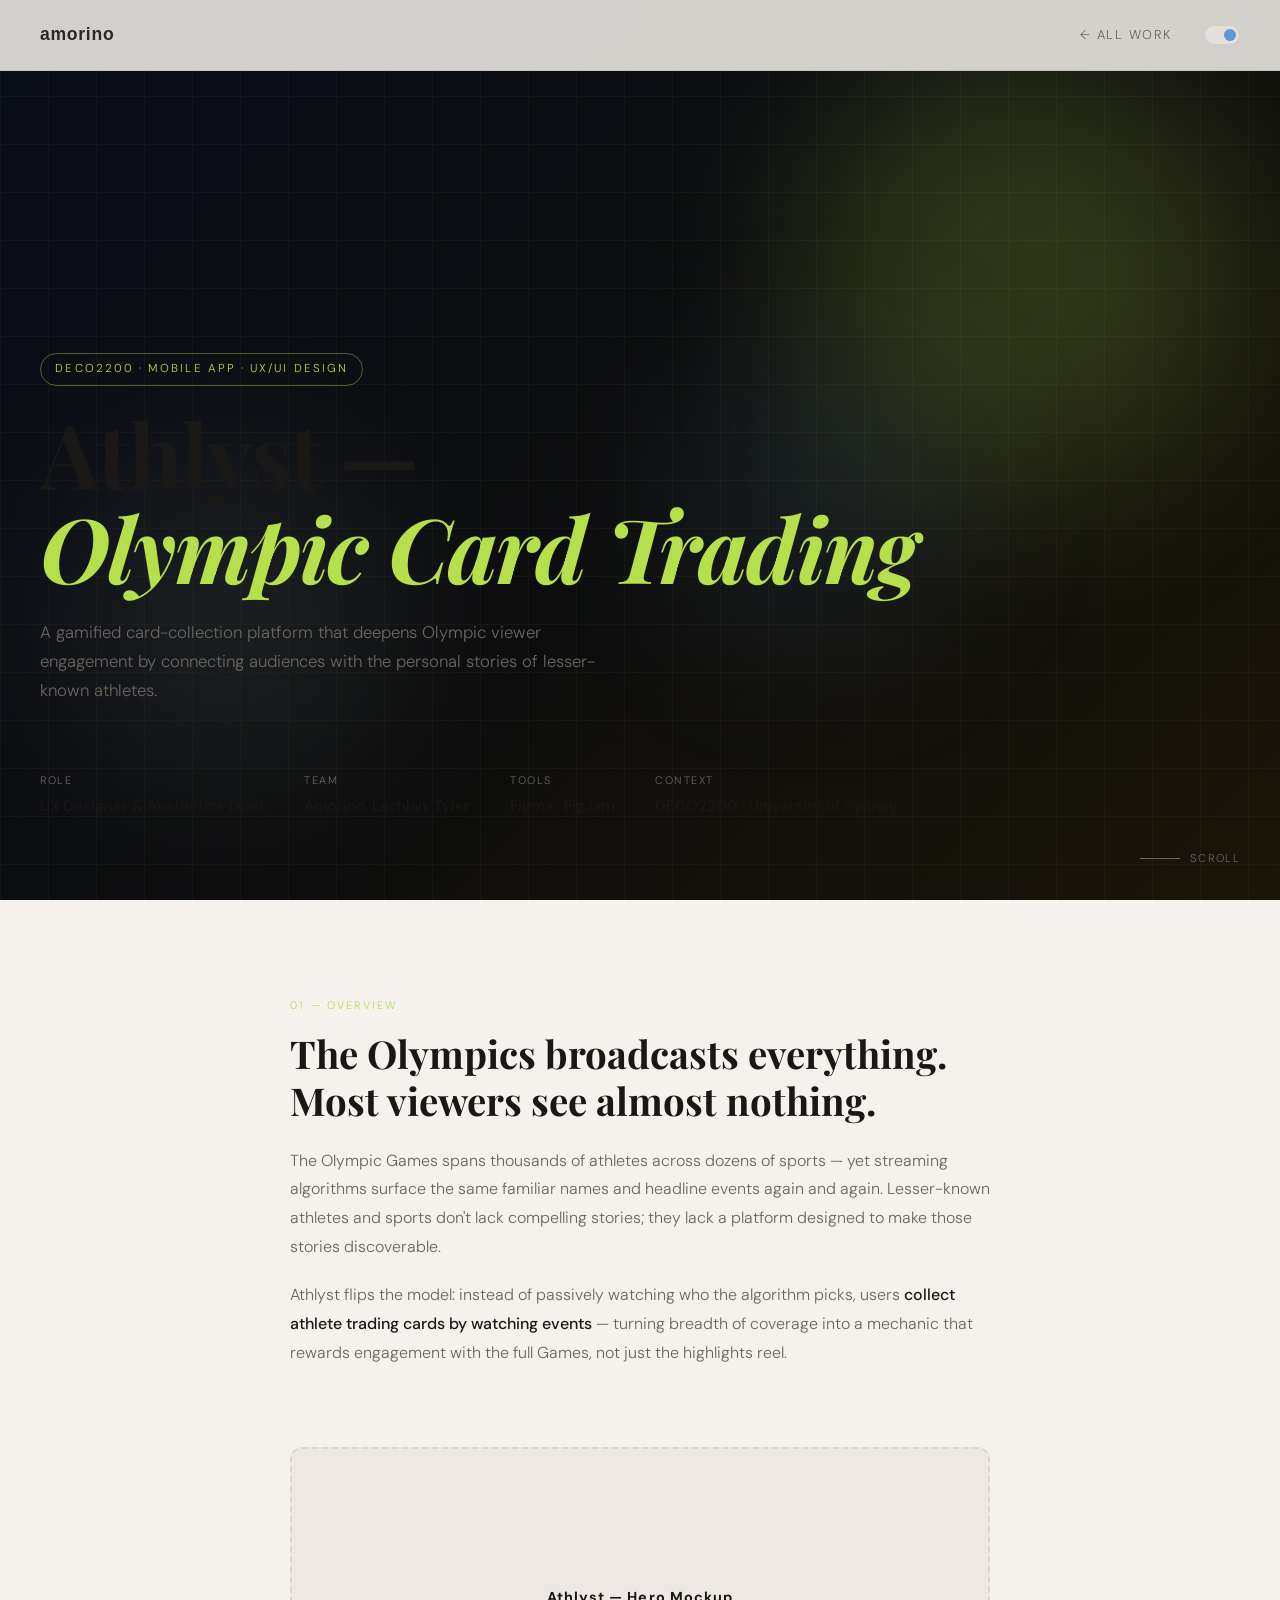
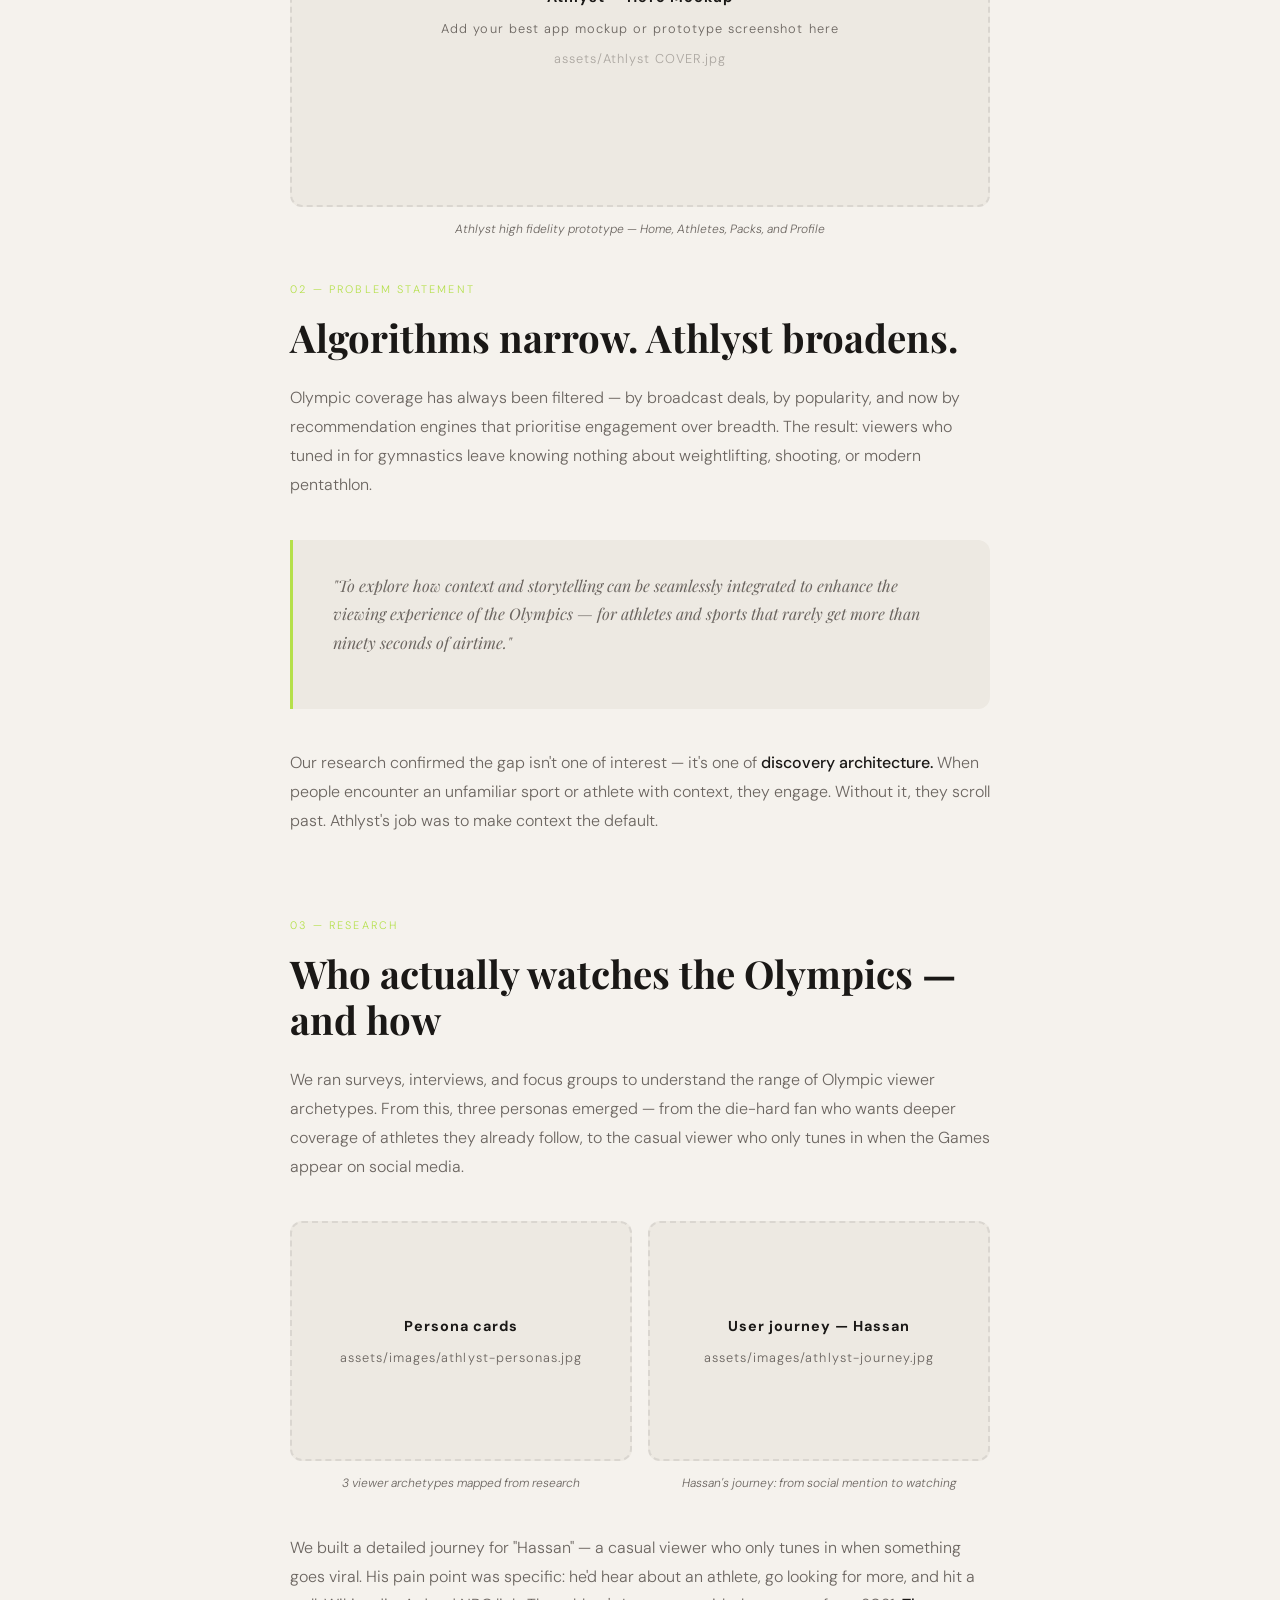
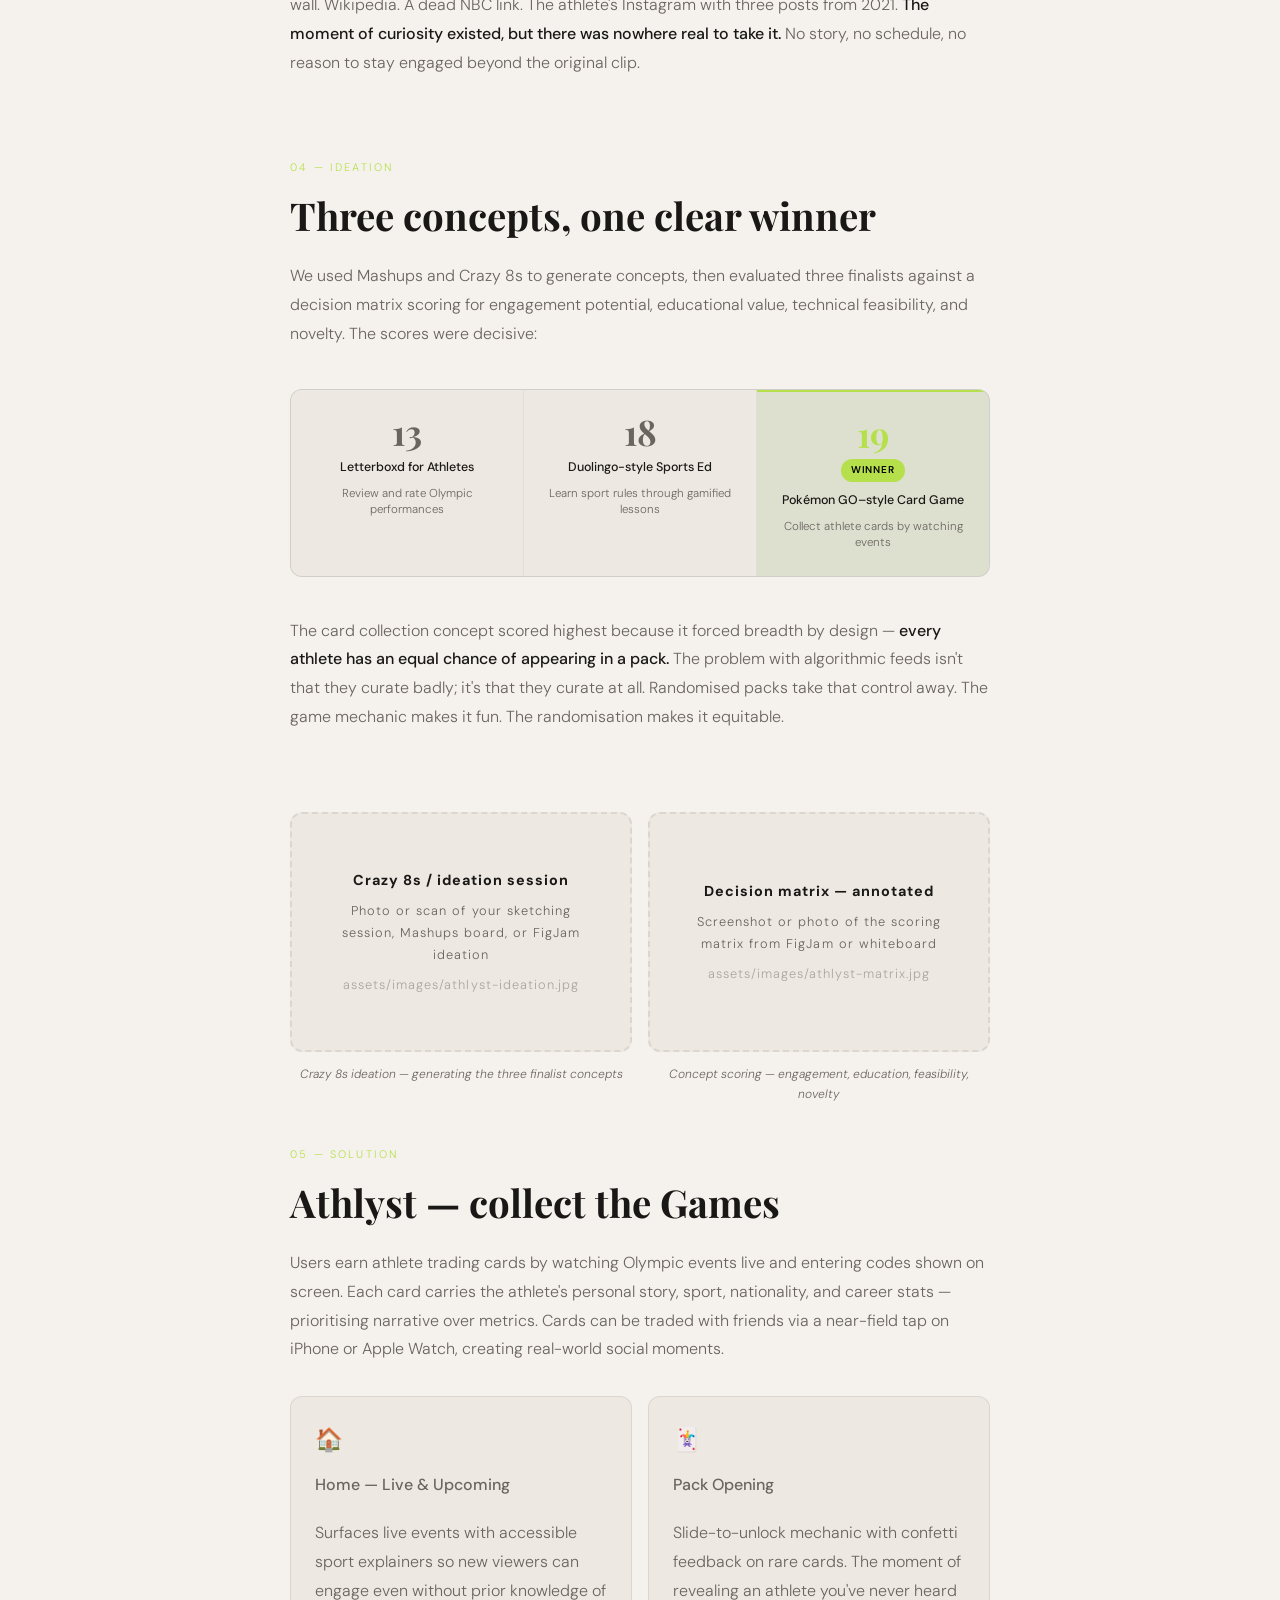
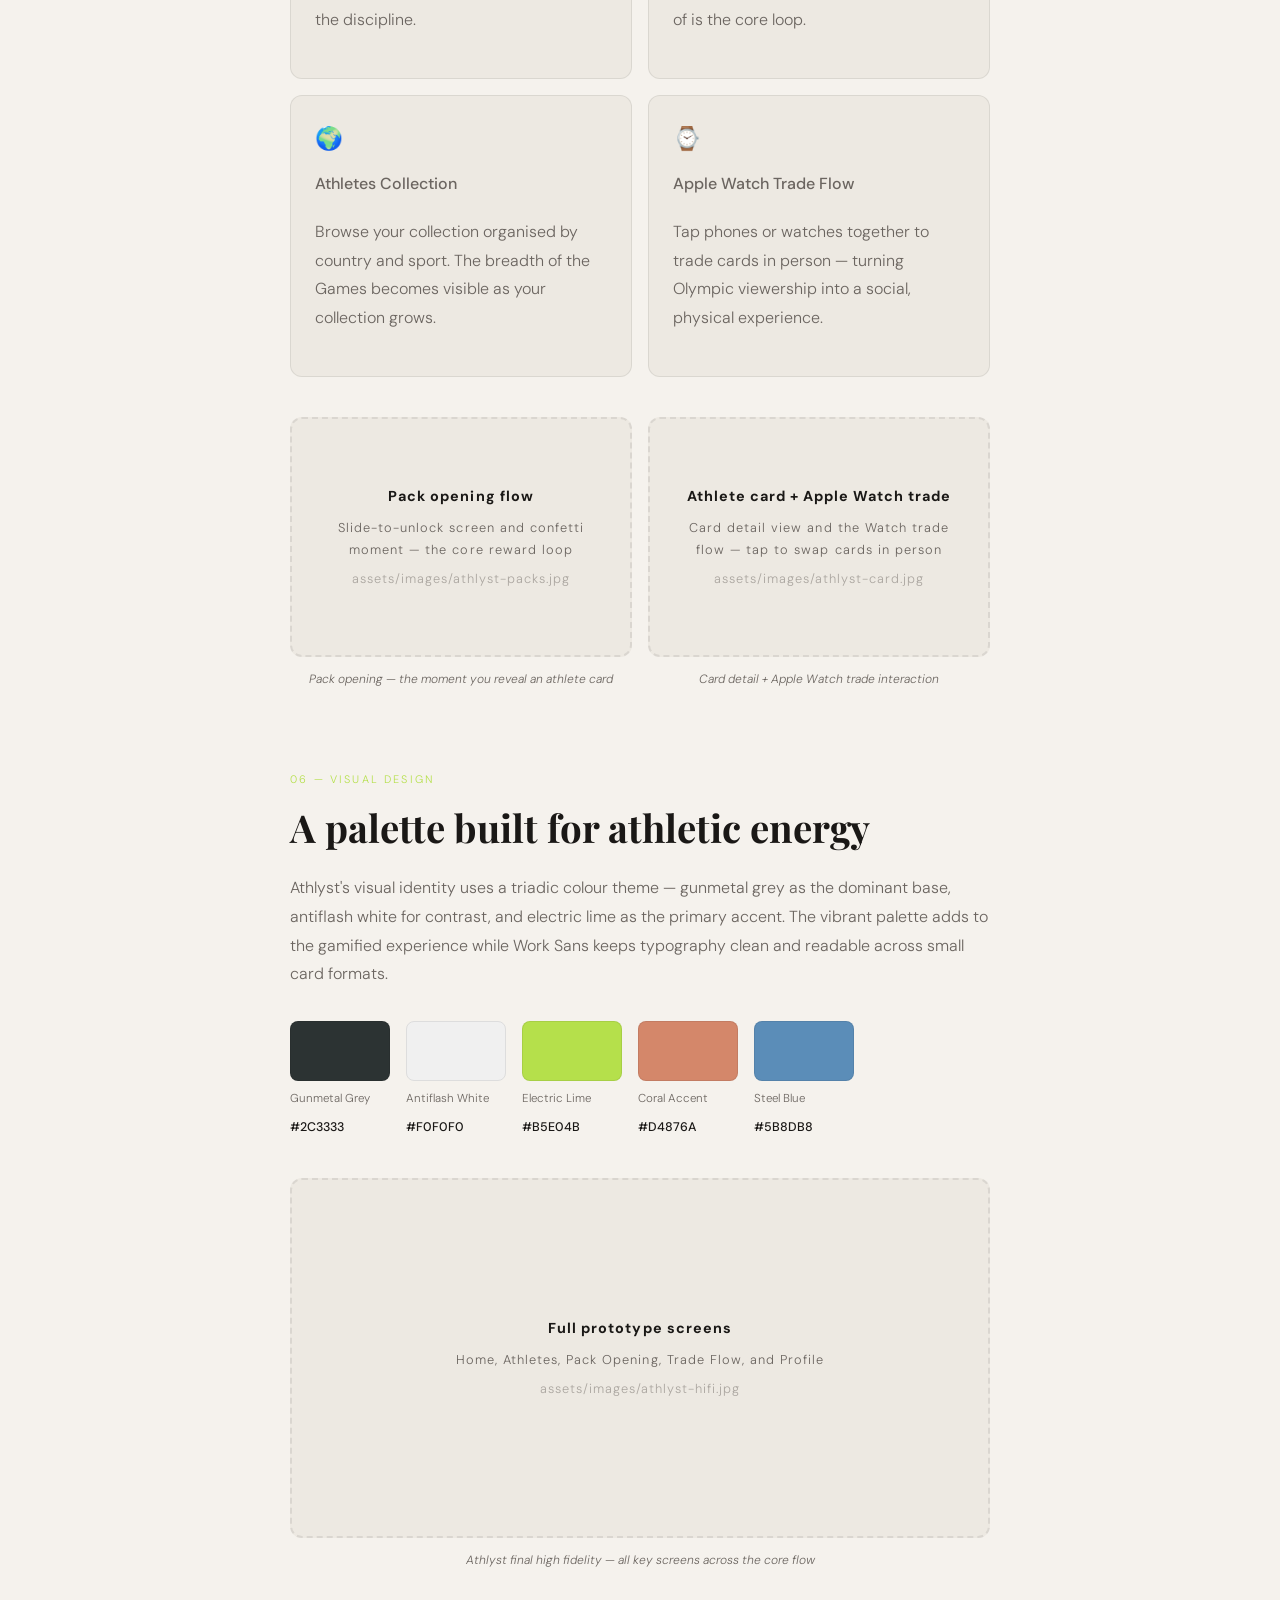
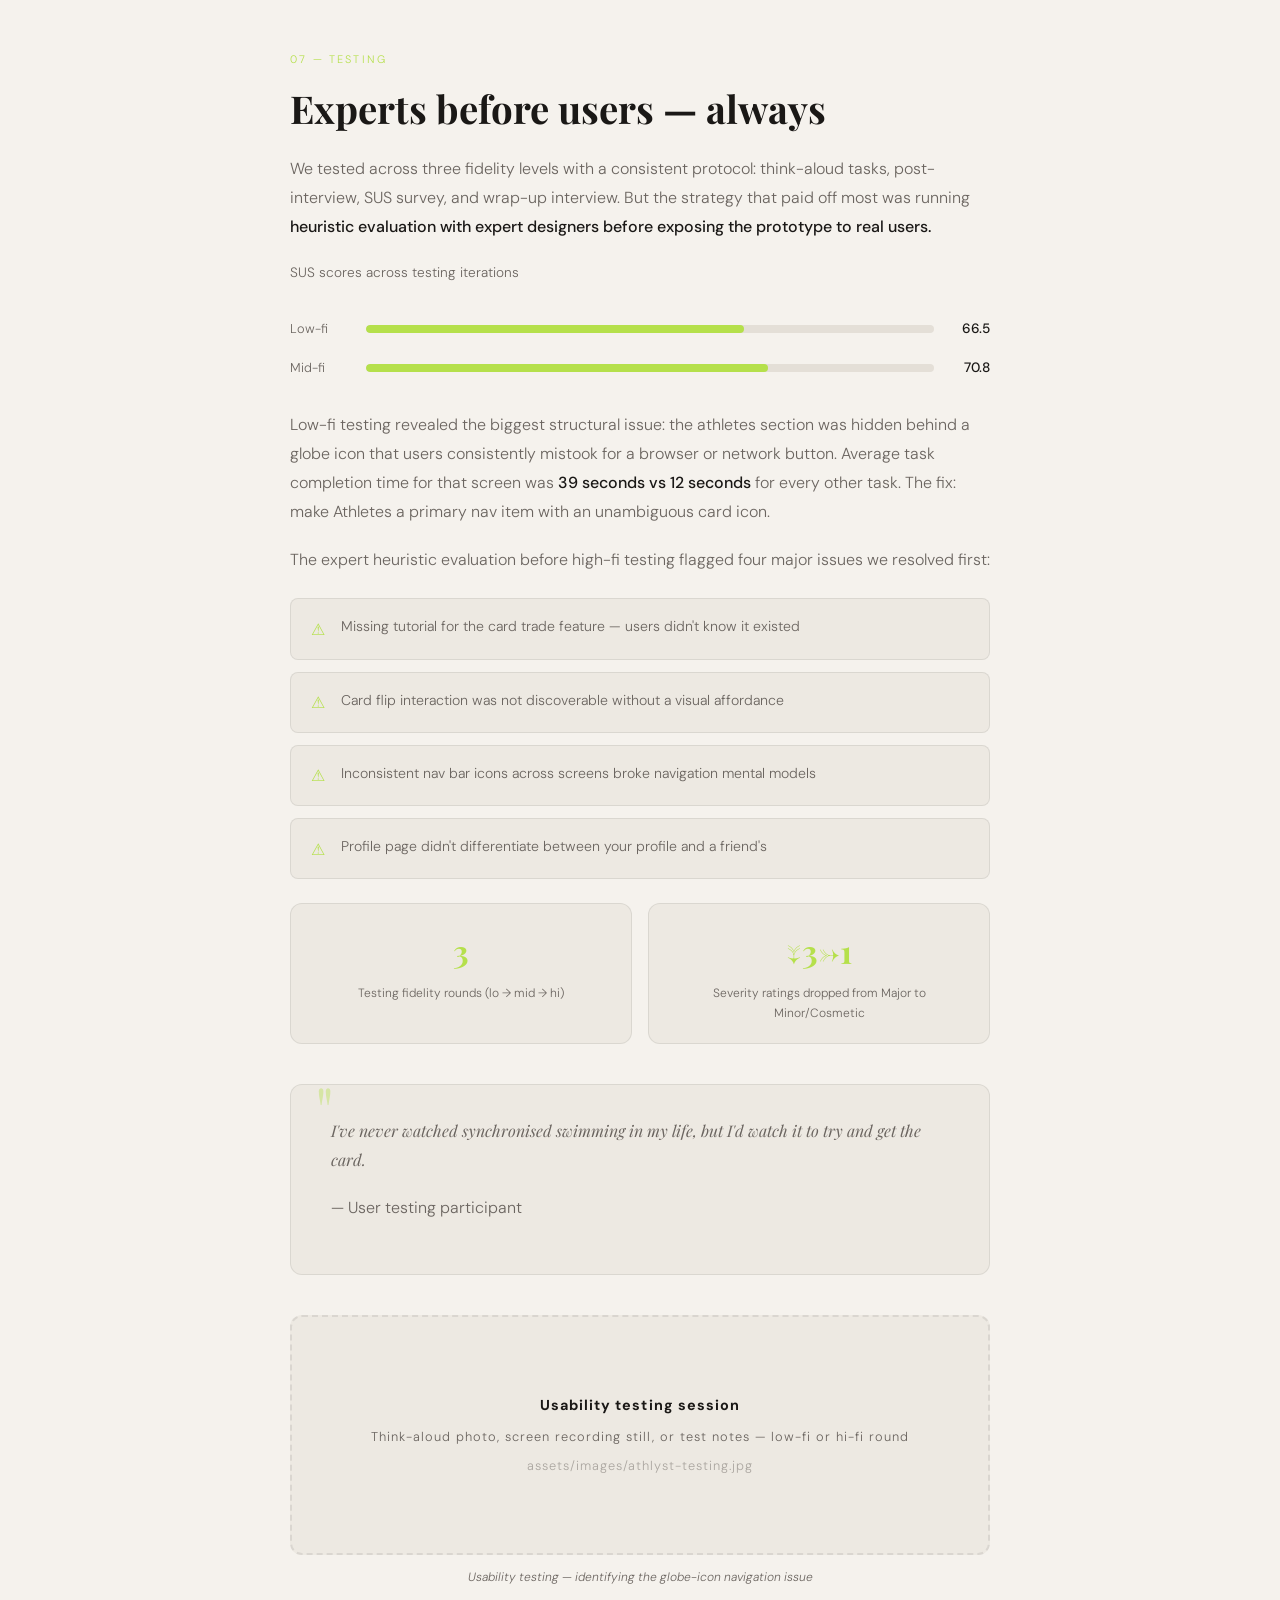
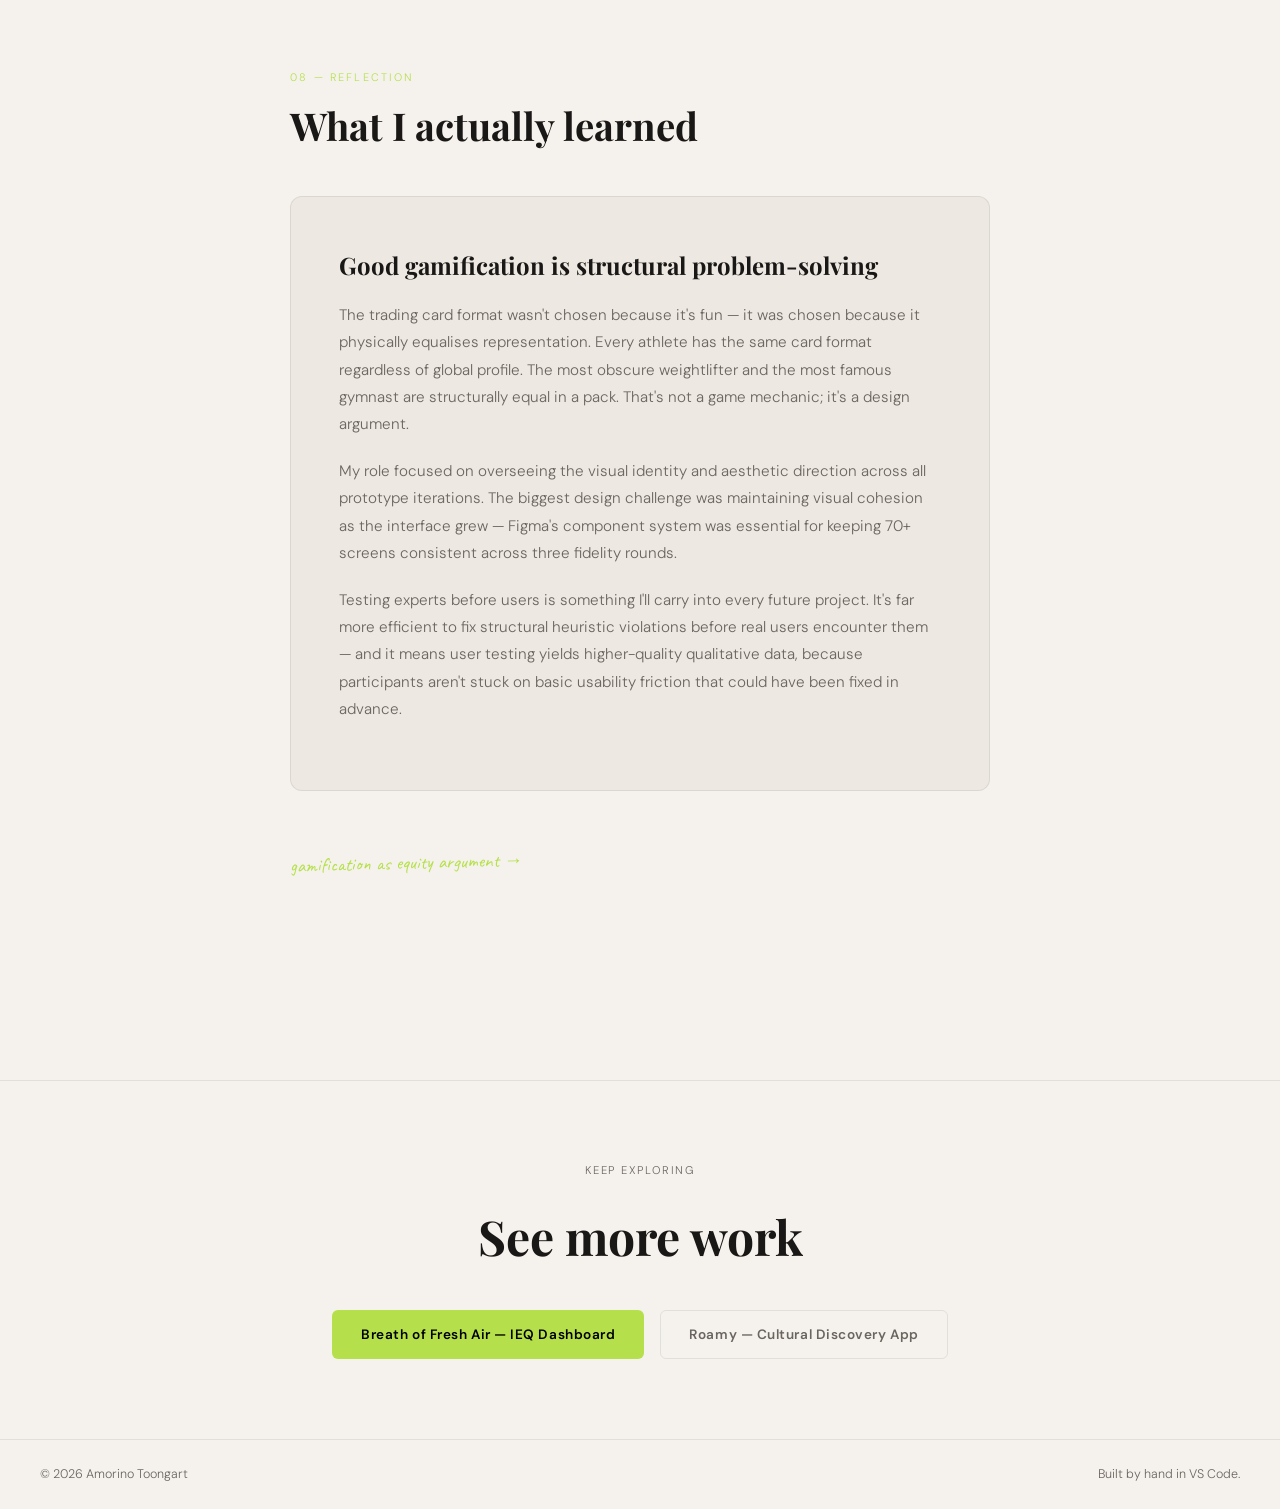
==== casestudyathlyst.html @ cbfbdc62 "initial commit" ====
<!DOCTYPE html>
<html lang="en">
<head>
  <meta charset="UTF-8" />
  <meta name="viewport" content="width=device-width, initial-scale=1.0" />
  <title>Athlyst — Amorino Toongart</title>

  <link rel="preconnect" href="https://fonts.googleapis.com" />
  <link rel="preconnect" href="https://fonts.gstatic.com" crossorigin />
  <link href="https://fonts.googleapis.com/css2?family=Playfair+Display:ital,wght@0,400;0,700;1,400&family=DM+Sans:wght@300;400;500&family=Caveat:wght@700&display=swap" rel="stylesheet" />

  <script>
    (function () {
      var saved = localStorage.getItem('theme');
      var prefersLight = !window.matchMedia('(prefers-color-scheme: dark)').matches;
      if (saved === 'light' || (!saved && prefersLight)) {
        document.documentElement.setAttribute('data-theme', 'light');
      }
    })();
  </script>

  <style>
    /* ── DESIGN TOKENS ── */
    :root {
      --bg:           #0e0e0e;
      --bg-2:         #161616;
      --bg-3:         #1e1e1e;
      --text:         #f0ede8;
      --text-muted:   #8a8680;
      --accent:       #5b9bd5;
      --accent-dim:   rgba(91,155,213,0.12);
      --accent-mid:   rgba(91,155,213,0.35);
      --border:       rgba(255,255,255,0.07);
      --radius:       12px;
      --transition:   0.3s ease;

      /* Athlyst project palette — actual brand colors */
      --athlyst-lime:   #B5E04B;   /* Electric Lime — primary accent */
      --athlyst-dark:   #2C3333;   /* Gunmetal Grey */
      --athlyst-white:  #F0F0F0;   /* Antiflash White */
      --athlyst-coral:  #D4876A;   /* Warm accent */
      --athlyst-blue:   #5B8DB8;   /* Cool accent */
    }
    [data-theme="light"] {
      --bg:           #f5f2ed;
      --bg-2:         #ede9e2;
      --bg-3:         #e4dfd7;
      --text:         #1a1816;
      --text-muted:   #6b6560;
      --border:       rgba(0,0,0,0.08);
    }

    /* ── RESET ── */
    *, *::before, *::after { box-sizing: border-box; margin: 0; padding: 0; }
    html { scroll-behavior: smooth; }
    body {
      background: var(--bg);
      color: var(--text);
      font-family: 'DM Sans', sans-serif;
      font-weight: 300;
      line-height: 1.7;
      overflow-x: hidden;
    }
    img { display: block; max-width: 100%; }
    a { color: inherit; text-decoration: none; }

    /* ── NAV ── */
    .nav {
      position: fixed; top: 0; left: 0; right: 0; z-index: 100;
      display: flex; align-items: center; justify-content: space-between;
      padding: 1.25rem 2.5rem;
      background: rgba(14,14,14,0.85);
      backdrop-filter: blur(12px);
      border-bottom: 1px solid var(--border);
    }
    [data-theme="light"] .nav { background: rgba(245,242,237,0.85); }
    .nav__logo {
      font-family: 'Helvetica Neue', Helvetica, Arial, sans-serif;
      font-size: 1.1rem;
      font-weight: 700;
      letter-spacing: 0.04em;
      opacity: 0.9;
      color: var(--text);
    }
    .nav__logo:hover { opacity: 1; }
    .nav__right { display: flex; align-items: center; gap: 2rem; }
    .nav__back {
      font-size: 0.8rem;
      letter-spacing: 0.12em;
      text-transform: uppercase;
      color: var(--text-muted);
      transition: color var(--transition);
    }
    .nav__back:hover { color: var(--athlyst-lime); }
    .theme-toggle {
      width: 36px; height: 20px;
      border-radius: 10px;
      background: var(--bg-3);
      border: 1px solid var(--border);
      cursor: pointer;
      position: relative;
      transition: background var(--transition);
    }
    .theme-toggle::after {
      content: '';
      position: absolute;
      top: 3px; left: 3px;
      width: 12px; height: 12px;
      border-radius: 50%;
      background: var(--text-muted);
      transition: transform var(--transition), background var(--transition);
    }
    [data-theme="light"] .theme-toggle::after { transform: translateX(16px); background: var(--accent); }

    /* ── HERO ── */
    .cs-hero {
      min-height: 100vh;
      display: flex; flex-direction: column; justify-content: flex-end;
      padding: 0 2.5rem 5rem;
      position: relative;
      overflow: hidden;
    }
    .cs-hero__bg {
      position: absolute; inset: 0;
      background: linear-gradient(135deg, #0a0e1a 0%, #0e0e0e 55%, #1a1508 100%);
      z-index: 0;
    }
    .cs-hero__grid {
      position: absolute; inset: 0; z-index: 1; opacity: 0.04;
      background-image:
        linear-gradient(var(--athlyst-lime) 1px, transparent 1px),
        linear-gradient(90deg, var(--athlyst-lime) 1px, transparent 1px);
      background-size: 48px 48px;
    }
    .cs-hero__blob {
      position: absolute; border-radius: 50%; filter: blur(80px); z-index: 1; pointer-events: none;
    }
    .cs-hero__blob--1 { width: 440px; height: 440px; top: 6%; right: 3%; background: rgba(181,224,75,0.18); }
    .cs-hero__blob--2 { width: 280px; height: 280px; top: 40%; right: 25%; background: rgba(91,141,184,0.12); }
    .cs-hero__blob--3 { width: 300px; height: 300px; bottom: 15%; left: 6%; background: rgba(44,51,51,0.5); }

    .cs-hero__content { position: relative; z-index: 2; max-width: 900px; }
    .cs-hero__eyebrow {
      display: inline-block;
      font-size: 0.72rem;
      letter-spacing: 0.18em;
      text-transform: uppercase;
      color: var(--athlyst-lime);
      margin-bottom: 1.25rem;
      padding: 0.35rem 0.9rem;
      border: 1px solid rgba(181,224,75,0.4);
      border-radius: 20px;
    }
    .cs-hero__title {
      font-family: 'Playfair Display', serif;
      font-size: clamp(2.8rem, 7vw, 6rem);
      font-weight: 700;
      line-height: 1.05;
      letter-spacing: -0.02em;
      margin-bottom: 1.5rem;
    }
    .cs-hero__title em { font-style: italic; color: var(--athlyst-lime); }
    .cs-hero__meta {
      display: flex; gap: 2.5rem; flex-wrap: wrap;
      margin-top: 2rem;
      padding-top: 2rem;
      border-top: 1px solid var(--border);
    }
    .cs-hero__meta-item { display: flex; flex-direction: column; gap: 0.3rem; }
    .cs-hero__meta-label {
      font-size: 0.68rem; letter-spacing: 0.14em; text-transform: uppercase; color: var(--text-muted);
    }
    .cs-hero__meta-value { font-size: 0.95rem; font-weight: 500; }

    /* ── SCROLL INDICATOR ── */
    .scroll-indicator {
      position: absolute; bottom: 2rem; right: 2.5rem; z-index: 2;
      display: flex; align-items: center; gap: 0.6rem;
      font-size: 0.7rem; letter-spacing: 0.12em; text-transform: uppercase; color: var(--text-muted);
    }
    .scroll-indicator__line {
      width: 40px; height: 1px; background: var(--text-muted);
      transform-origin: left; animation: scrollLine 2s ease-in-out infinite;
    }
    @keyframes scrollLine { 0%,100%{transform:scaleX(1)} 50%{transform:scaleX(0.4)} }

    /* ── CASE STUDY BODY ── */
    .cs-body { max-width: 780px; margin: 0 auto; padding: 6rem 2.5rem; }

    .cs-section { margin-bottom: 5rem; }
    .cs-section-label {
      font-size: 0.68rem; letter-spacing: 0.2em; text-transform: uppercase;
      color: var(--athlyst-lime); margin-bottom: 1rem; display: block;
    }
    .cs-section h2 {
      font-family: 'Playfair Display', serif;
      font-size: clamp(1.6rem, 3vw, 2.4rem);
      font-weight: 700; line-height: 1.2;
      margin-bottom: 1.5rem;
    }
    .cs-section p { color: var(--text-muted); margin-bottom: 1.2rem; font-size: 1.0rem; line-height: 1.8; }
    .cs-section p strong { color: var(--text); font-weight: 500; }

    /* ── PROBLEM CALLOUT ── */
    .cs-problem {
      background: var(--bg-2);
      border-left: 3px solid var(--athlyst-lime);
      border-radius: 0 var(--radius) var(--radius) 0;
      padding: 2rem 2.5rem;
      margin: 2.5rem 0;
    }
    .cs-problem__quote {
      font-family: 'Playfair Display', serif;
      font-style: italic;
      font-size: 1.15rem;
      line-height: 1.65;
      color: var(--text);
    }

    /* ── DECISION MATRIX CALLOUT ── */
    .cs-matrix {
      display: grid; grid-template-columns: 1fr 1fr 1fr; gap: 1px;
      background: var(--border);
      border: 1px solid var(--border);
      border-radius: var(--radius);
      overflow: hidden;
      margin: 2.5rem 0;
    }
    .cs-matrix__cell {
      background: var(--bg-2);
      padding: 1.5rem 1.25rem;
      display: flex; flex-direction: column; gap: 0.5rem;
      text-align: center;
    }
    .cs-matrix__cell--winner { background: rgba(181,224,75,0.08); border-top: 2px solid var(--athlyst-lime); }
    .cs-matrix__score {
      font-family: 'Playfair Display', serif;
      font-size: 2.2rem; font-weight: 700;
      color: var(--text-muted); line-height: 1;
    }
    .cs-matrix__cell--winner .cs-matrix__score { color: var(--athlyst-lime); }
    .cs-matrix__name { font-size: 0.78rem; font-weight: 500; color: var(--text); }
    .cs-matrix__desc { font-size: 0.72rem; color: var(--text-muted); line-height: 1.4; }
    .cs-matrix__badge {
      display: inline-block;
      font-size: 0.62rem; letter-spacing: 0.1em; text-transform: uppercase;
      padding: 0.2rem 0.6rem;
      border-radius: 20px;
      background: var(--athlyst-lime); color: #000; font-weight: 600;
      align-self: center;
    }

    /* ── STAT GRID ── */
    .cs-stats {
      display: grid; grid-template-columns: repeat(auto-fit, minmax(160px, 1fr));
      gap: 1px; background: var(--border);
      border: 1px solid var(--border);
      border-radius: var(--radius);
      overflow: hidden;
      margin: 2.5rem 0;
    }
    .cs-stat {
      background: var(--bg-2);
      padding: 1.75rem 1.5rem;
      display: flex; flex-direction: column; gap: 0.4rem;
    }
    .cs-stat__num {
      font-family: 'Playfair Display', serif;
      font-size: 2.4rem; font-weight: 700;
      color: var(--athlyst-lime); line-height: 1;
    }
    .cs-stat__label { font-size: 0.78rem; color: var(--text-muted); line-height: 1.4; }

    /* ── COLOUR PALETTE ── */
    .cs-palette {
      display: flex; gap: 1rem; flex-wrap: wrap;
      margin: 2rem 0;
    }
    .cs-swatch {
      display: flex; flex-direction: column; gap: 0.5rem; min-width: 100px;
    }
    .cs-swatch__block {
      height: 60px; border-radius: 8px;
      border: 1px solid var(--border);
    }
    .cs-swatch__label { font-size: 0.72rem; color: var(--text-muted); }
    .cs-swatch__hex { font-size: 0.78rem; font-weight: 500; }

    /* ── SUS BARS ── */
    .sus-block { margin: 2rem 0; display: flex; flex-direction: column; gap: 1rem; }
    .sus-row { display: flex; align-items: center; gap: 1rem; }
    .sus-row__label { font-size: 0.8rem; color: var(--text-muted); min-width: 60px; }
    .sus-row__track {
      flex: 1; height: 8px; background: var(--bg-3); border-radius: 4px; overflow: hidden;
    }
    .sus-row__fill { height: 100%; border-radius: 4px; background: var(--athlyst-lime); transition: width 0.8s ease; }
    .sus-row__value { font-size: 0.85rem; font-weight: 500; color: var(--text); min-width: 40px; text-align: right; }

    /* ── TIMELINE ── */
    .cs-timeline { margin: 2.5rem 0; display: flex; flex-direction: column; gap: 0; }
    .cs-step {
      display: grid; grid-template-columns: 2rem 1fr;
      gap: 0 1.5rem; position: relative;
    }
    .cs-step::before {
      content: ''; position: absolute;
      left: 0.9rem; top: 2.5rem; bottom: 0;
      width: 1px; background: var(--border);
    }
    .cs-step:last-child::before { display: none; }
    .cs-step__dot {
      width: 20px; height: 20px; border-radius: 50%;
      background: rgba(181,224,75,0.1); border: 1px solid var(--athlyst-lime);
      margin-top: 1.8rem; flex-shrink: 0;
      display: flex; align-items: center; justify-content: center;
      font-size: 0.6rem; color: var(--athlyst-lime);
    }
    .cs-step__body { padding: 1.5rem 0 2rem; }
    .cs-step__title { font-weight: 500; margin-bottom: 0.4rem; font-size: 0.95rem; color: var(--text); }
    .cs-step__desc { font-size: 0.88rem; color: var(--text-muted); line-height: 1.7; }

    /* ── FINDING CARDS ── */
    .cs-findings { display: grid; grid-template-columns: 1fr 1fr; gap: 1rem; margin: 2rem 0; }
    @media (max-width: 600px) { .cs-findings { grid-template-columns: 1fr; } }
    .cs-finding {
      background: var(--bg-2); border-radius: var(--radius);
      padding: 1.5rem; border: 1px solid var(--border);
    }
    .cs-finding__icon { font-size: 1.4rem; margin-bottom: 0.75rem; }
    .cs-finding__title { font-weight: 500; margin-bottom: 0.5rem; font-size: 0.9rem; color: var(--text); }
    .cs-finding__body { font-size: 0.83rem; color: var(--text-muted); line-height: 1.65; }

    /* ── PARTICIPANT BREAKDOWN ── */
    .cs-participants {
      display: flex; gap: 1rem; flex-wrap: wrap; margin: 1.5rem 0;
    }
    .cs-participant-group {
      flex: 1; min-width: 140px;
      background: var(--bg-2); border-radius: var(--radius);
      padding: 1.25rem; text-align: center;
      border: 1px solid var(--border);
    }
    .cs-participant-group__num {
      font-family: 'Playfair Display', serif;
      font-size: 2rem; font-weight: 700; color: var(--athlyst-lime);
    }
    .cs-participant-group__label { font-size: 0.75rem; color: var(--text-muted); margin-top: 0.25rem; }

    /* ── QUOTE BLOCK ── */
    .cs-quote {
      padding: 2rem 2.5rem;
      border: 1px solid var(--border);
      border-radius: var(--radius);
      background: var(--bg-2);
      margin: 2.5rem 0;
      position: relative;
    }
    .cs-quote::before {
      content: '"';
      position: absolute; top: -0.5rem; left: 1.5rem;
      font-family: 'Playfair Display', serif;
      font-size: 4rem; color: var(--athlyst-lime); line-height: 1; opacity: 0.4;
    }
    .cs-quote__text {
      font-family: 'Playfair Display', serif;
      font-style: italic; font-size: 1.05rem;
      color: var(--text); line-height: 1.65;
    }
    .cs-quote__source { font-size: 0.78rem; color: var(--text-muted); margin-top: 0.75rem; }

    /* ── CHANGES LIST ── */
    .cs-changes { margin: 1.5rem 0; display: flex; flex-direction: column; gap: 0.75rem; }
    .cs-change {
      display: flex; align-items: flex-start; gap: 1rem;
      padding: 1rem 1.25rem;
      background: var(--bg-2); border-radius: 8px;
      border: 1px solid var(--border);
      font-size: 0.88rem; color: var(--text-muted); line-height: 1.6;
    }
    .cs-change__icon { font-size: 1rem; flex-shrink: 0; margin-top: 0.1rem; color: var(--athlyst-lime); }

    /* ── IMAGE PLACEHOLDER ── */
    .cs-img-block { margin: 2.5rem 0; }
    .cs-img-block img { width: 100%; border-radius: var(--radius); border: 1px solid var(--border); display: block; }
    .cs-img-block figcaption { font-size: 0.75rem; color: var(--text-muted); text-align: center; margin-top: 0.75rem; font-style: italic; }
    .cs-placeholder {
      width: 100%;
      background: var(--bg-2);
      border: 2px dashed var(--border);
      border-radius: var(--radius);
      display: flex; flex-direction: column; align-items: center; justify-content: center;
      gap: 0.5rem;
      color: var(--text-muted);
      font-size: 0.8rem;
      letter-spacing: 0.08em;
      text-align: center;
      padding: 3rem 2rem;
    }
    .cs-placeholder strong { color: var(--text); font-size: 0.9rem; }
    .cs-placeholder--tall { min-height: 360px; }
    .cs-placeholder--short { min-height: 240px; }
    .cs-img-row { display: grid; grid-template-columns: 1fr 1fr; gap: 1rem; margin: 2.5rem 0; }

    /* ── REFLECTION ── */
    .cs-reflection {
      background: var(--bg-2);
      border-radius: var(--radius);
      padding: 3rem;
      margin: 3rem 0;
      border: 1px solid var(--border);
    }
    .cs-reflection h3 {
      font-family: 'Playfair Display', serif;
      font-size: 1.5rem; margin-bottom: 1rem; color: var(--text);
    }
    .cs-reflection p { color: var(--text-muted); font-size: 0.95rem; line-height: 1.8; }
    .cs-reflection p + p { margin-top: 1rem; }

    /* ── HANDWRITTEN ANNOTATION ── */
    .cs-annotation {
      font-family: 'Caveat', cursive;
      font-size: 1.2rem;
      color: var(--athlyst-lime);
      transform: rotate(-1.5deg);
      display: inline-block;
      margin: 0.5rem 0 1.5rem;
    }

    /* ── NEXT PROJECT ── */
    .cs-next {
      padding: 5rem 2.5rem;
      text-align: center;
      border-top: 1px solid var(--border);
    }
    .cs-next__label {
      font-size: 0.7rem; letter-spacing: 0.16em; text-transform: uppercase;
      color: var(--text-muted); margin-bottom: 1rem; display: block;
    }
    .cs-next__title {
      font-family: 'Playfair Display', serif;
      font-size: clamp(2rem, 4vw, 3rem);
      margin-bottom: 2rem;
    }
    .cs-next__links { display: flex; gap: 1rem; justify-content: center; flex-wrap: wrap; }

    /* ── BUTTONS ── */
    .btn {
      display: inline-flex; align-items: center; gap: 0.5rem;
      padding: 0.75rem 1.75rem;
      position: relative; overflow: hidden;
      background: var(--athlyst-lime);
      color: #000;
      border-radius: 6px;
      font-size: 0.85rem; font-weight: 600;
      letter-spacing: 0.04em;
      transition: background 0.25s ease, color 0.25s ease, border-color 0.25s ease,
                  transform 0.35s cubic-bezier(0.34, 1.56, 0.64, 1), box-shadow 0.25s ease;
      border: 1px solid transparent;
      cursor: pointer;
    }
    .btn:not(.btn--ghost)::after {
      content: ''; position: absolute; top: -50%; left: -60%;
      width: 28%; height: 200%;
      background: rgba(255,255,255,0.25);
      transform: skewX(-20deg); transition: left 0.5s ease; pointer-events: none;
    }
    .btn:hover { transform: translateY(-4px) scale(1.03); box-shadow: 0 10px 28px rgba(181,224,75,0.3); }
    .btn:not(.btn--ghost):hover::after { left: 130%; }
    .btn:active { transform: translateY(-1px) scale(0.99); transition-duration: 0.08s; }
    .btn--ghost {
      background: transparent;
      border-color: var(--border);
      color: var(--text-muted);
    }
    .btn--ghost:hover { border-color: var(--athlyst-lime); color: var(--athlyst-lime); }

    /* ── FOOTER ── */
    .footer {
      display: flex; justify-content: space-between; align-items: center;
      padding: 1.5rem 2.5rem;
      border-top: 1px solid var(--border);
      font-size: 0.78rem; color: var(--text-muted);
    }

    /* ── REVEAL ── */
    .reveal {
      opacity: 0; transform: translateY(24px);
      transition: opacity 0.6s ease, transform 0.6s ease;
    }
    .reveal.visible { opacity: 1; transform: none; }

    @media (max-width: 768px) {
      .cs-hero { padding: 0 1.5rem 4rem; }
      .cs-body { padding: 4rem 1.5rem; }
      .cs-matrix { grid-template-columns: 1fr; }
      .cs-img-row { grid-template-columns: 1fr; }
      .nav { padding: 1rem 1.5rem; }
    }
  </style>
</head>
<body>

  <!-- NAV -->
  <nav class="nav" id="nav">
    <a href="index.html" class="nav__logo">amorino</a>
    <div class="nav__right">
      <a href="index.html#work" class="nav__back">← All Work</a>
      <button class="theme-toggle" id="theme-toggle" aria-label="Toggle colour scheme"></button>
    </div>
  </nav>

  <!-- HERO -->
  <section class="cs-hero">
    <div class="cs-hero__bg"></div>
    <div class="cs-hero__grid"></div>
    <div class="cs-hero__blob cs-hero__blob--1"></div>
    <div class="cs-hero__blob cs-hero__blob--2"></div>
    <div class="cs-hero__blob cs-hero__blob--3"></div>

    <div class="cs-hero__content">
      <span class="cs-hero__eyebrow">DECO2200 · Mobile App · UX/UI Design</span>
      <h1 class="cs-hero__title">
        Athlyst —<br />
        <em>Olympic Card Trading</em>
      </h1>
      <p style="color: var(--text-muted); max-width: 580px; font-size: 1.05rem; line-height: 1.75;">
        A gamified card-collection platform that deepens Olympic viewer engagement by
        connecting audiences with the personal stories of lesser-known athletes.
      </p>
      <div class="cs-hero__meta">
        <div class="cs-hero__meta-item">
          <span class="cs-hero__meta-label">Role</span>
          <span class="cs-hero__meta-value">UX Designer & Aesthetics Lead</span>
        </div>
        <div class="cs-hero__meta-item">
          <span class="cs-hero__meta-label">Team</span>
          <span class="cs-hero__meta-value">Amorino, Lachlan, Tyler</span>
        </div>
        <div class="cs-hero__meta-item">
          <span class="cs-hero__meta-label">Tools</span>
          <span class="cs-hero__meta-value">Figma · FigJam</span>
        </div>
        <div class="cs-hero__meta-item">
          <span class="cs-hero__meta-label">Context</span>
          <span class="cs-hero__meta-value">DECO2200 · University of Sydney</span>
        </div>
      </div>
    </div>
    <div class="scroll-indicator">
      <div class="scroll-indicator__line"></div>
      Scroll
    </div>
  </section>

  <!-- CASE STUDY BODY -->
  <div class="cs-body">

    <!-- 01 OVERVIEW -->
    <section class="cs-section reveal">
      <span class="cs-section-label">01 — Overview</span>
      <h2>The Olympics broadcasts everything. Most viewers see almost nothing.</h2>
      <p>
        The Olympic Games spans thousands of athletes across dozens of sports — yet streaming
        algorithms surface the same familiar names and headline events again and again. Lesser-known
        athletes and sports don't lack compelling stories; they lack a platform designed to make
        those stories discoverable.
      </p>
      <p>
        Athlyst flips the model: instead of passively watching who the algorithm picks, users
        <strong>collect athlete trading cards by watching events</strong> — turning breadth of coverage
        into a mechanic that rewards engagement with the full Games, not just the highlights reel.
      </p>
    </section>

    <!-- HERO IMAGE PLACEHOLDER -->
    <div class="cs-img-block reveal">
      <div class="cs-placeholder cs-placeholder--tall">
        <strong>Athlyst — Hero Mockup</strong>
        <span>Add your best app mockup or prototype screenshot here</span>
        <span style="opacity:0.5;">assets/Athlyst COVER.jpg</span>
      </div>
      <figcaption>Athlyst high fidelity prototype — Home, Athletes, Packs, and Profile</figcaption>
    </div>

    <!-- 02 PROBLEM -->
    <section class="cs-section reveal">
      <span class="cs-section-label">02 — Problem Statement</span>
      <h2>Algorithms narrow. Athlyst broadens.</h2>
      <p>
        Olympic coverage has always been filtered — by broadcast deals, by popularity, and now by
        recommendation engines that prioritise engagement over breadth. The result: viewers who
        tuned in for gymnastics leave knowing nothing about weightlifting, shooting, or modern pentathlon.
      </p>

      <div class="cs-problem">
        <p class="cs-problem__quote">
          "To explore how context and storytelling can be seamlessly integrated to enhance
          the viewing experience of the Olympics — for athletes and sports that rarely get
          more than ninety seconds of airtime."
        </p>
      </div>

      <p>
        Our research confirmed the gap isn't one of interest — it's one of <strong>discovery architecture.</strong>
        When people encounter an unfamiliar sport or athlete with context, they engage. Without it,
        they scroll past. Athlyst's job was to make context the default.
      </p>
    </section>

    <!-- 03 RESEARCH -->
    <section class="cs-section reveal">
      <span class="cs-section-label">03 — Research</span>
      <h2>Who actually watches the Olympics — and how</h2>
      <p>
        We ran surveys, interviews, and focus groups to understand the range of Olympic viewer archetypes.
        From this, three personas emerged — from the die-hard fan who wants deeper coverage of athletes
        they already follow, to the casual viewer who only tunes in when the Games appear on social media.
      </p>

      <!-- Persona image placeholders -->
      <div class="cs-img-row">
        <div class="cs-img-block" style="margin:0;">
          <div class="cs-placeholder cs-placeholder--short">
            <strong>Persona cards</strong>
            <span>assets/images/athlyst-personas.jpg</span>
          </div>
          <figcaption>3 viewer archetypes mapped from research</figcaption>
        </div>
        <div class="cs-img-block" style="margin:0;">
          <div class="cs-placeholder cs-placeholder--short">
            <strong>User journey — Hassan</strong>
            <span>assets/images/athlyst-journey.jpg</span>
          </div>
          <figcaption>Hassan's journey: from social mention to watching</figcaption>
        </div>
      </div>

      <p>
        We built a detailed journey for "Hassan" — a casual viewer who only tunes in when something
        goes viral. His pain point was specific: he'd hear about an athlete, go looking for more,
        and hit a wall. Wikipedia. A dead NBC link. The athlete's Instagram with three posts from
        2021. <strong>The moment of curiosity existed, but there was nowhere real to take it.</strong>
        No story, no schedule, no reason to stay engaged beyond the original clip.
      </p>
    </section>

    <!-- 04 IDEATION -->
    <section class="cs-section reveal">
      <span class="cs-section-label">04 — Ideation</span>
      <h2>Three concepts, one clear winner</h2>
      <p>
        We used Mashups and Crazy 8s to generate concepts, then evaluated three finalists against a
        decision matrix scoring for engagement potential, educational value, technical feasibility,
        and novelty. The scores were decisive:
      </p>

      <div class="cs-matrix">
        <div class="cs-matrix__cell">
          <span class="cs-matrix__score">13</span>
          <span class="cs-matrix__name">Letterboxd for Athletes</span>
          <span class="cs-matrix__desc">Review and rate Olympic performances</span>
        </div>
        <div class="cs-matrix__cell">
          <span class="cs-matrix__score">18</span>
          <span class="cs-matrix__name">Duolingo-style Sports Ed</span>
          <span class="cs-matrix__desc">Learn sport rules through gamified lessons</span>
        </div>
        <div class="cs-matrix__cell cs-matrix__cell--winner">
          <span class="cs-matrix__score">19</span>
          <span class="cs-matrix__badge">Winner</span>
          <span class="cs-matrix__name">Pokémon GO–style Card Game</span>
          <span class="cs-matrix__desc">Collect athlete cards by watching events</span>
        </div>
      </div>

      <p>
        The card collection concept scored highest because it forced breadth by design —
        <strong>every athlete has an equal chance of appearing in a pack.</strong>
        The problem with algorithmic feeds isn't that they curate badly; it's that they curate at all.
        Randomised packs take that control away. The game mechanic makes it fun. The randomisation
        makes it equitable.
      </p>
    </section>

    <!-- IDEATION PROCESS PLACEHOLDER -->
    <div class="cs-img-row reveal">
      <div class="cs-img-block" style="margin:0;">
        <div class="cs-placeholder cs-placeholder--short">
          <strong>Crazy 8s / ideation session</strong>
          <span>Photo or scan of your sketching session, Mashups board, or FigJam ideation</span>
          <span style="opacity:0.5;">assets/images/athlyst-ideation.jpg</span>
        </div>
        <figcaption>Crazy 8s ideation — generating the three finalist concepts</figcaption>
      </div>
      <div class="cs-img-block" style="margin:0;">
        <div class="cs-placeholder cs-placeholder--short">
          <strong>Decision matrix — annotated</strong>
          <span>Screenshot or photo of the scoring matrix from FigJam or whiteboard</span>
          <span style="opacity:0.5;">assets/images/athlyst-matrix.jpg</span>
        </div>
        <figcaption>Concept scoring — engagement, education, feasibility, novelty</figcaption>
      </div>
    </div>

    <!-- 05 SOLUTION -->
    <section class="cs-section reveal">
      <span class="cs-section-label">05 — Solution</span>
      <h2>Athlyst — collect the Games</h2>
      <p>
        Users earn athlete trading cards by watching Olympic events live and entering codes shown
        on screen. Each card carries the athlete's personal story, sport, nationality, and career
        stats — prioritising narrative over metrics. Cards can be traded with friends via a
        near-field tap on iPhone or Apple Watch, creating real-world social moments.
      </p>

      <div class="cs-findings">
        <div class="cs-finding">
          <div class="cs-finding__icon">🏠</div>
          <p class="cs-finding__title">Home — Live & Upcoming</p>
          <p class="cs-finding__body">Surfaces live events with accessible sport explainers so new viewers can engage even without prior knowledge of the discipline.</p>
        </div>
        <div class="cs-finding">
          <div class="cs-finding__icon">🃏</div>
          <p class="cs-finding__title">Pack Opening</p>
          <p class="cs-finding__body">Slide-to-unlock mechanic with confetti feedback on rare cards. The moment of revealing an athlete you've never heard of is the core loop.</p>
        </div>
        <div class="cs-finding">
          <div class="cs-finding__icon">🌍</div>
          <p class="cs-finding__title">Athletes Collection</p>
          <p class="cs-finding__body">Browse your collection organised by country and sport. The breadth of the Games becomes visible as your collection grows.</p>
        </div>
        <div class="cs-finding">
          <div class="cs-finding__icon">⌚</div>
          <p class="cs-finding__title">Apple Watch Trade Flow</p>
          <p class="cs-finding__body">Tap phones or watches together to trade cards in person — turning Olympic viewership into a social, physical experience.</p>
        </div>
      </div>

      <!-- Solution screen placeholders -->
      <div class="cs-img-row">
        <div class="cs-img-block" style="margin:0;">
          <div class="cs-placeholder cs-placeholder--short">
            <strong>Pack opening flow</strong>
            <span>Slide-to-unlock screen and confetti moment — the core reward loop</span>
            <span style="opacity:0.5;">assets/images/athlyst-packs.jpg</span>
          </div>
          <figcaption>Pack opening — the moment you reveal an athlete card</figcaption>
        </div>
        <div class="cs-img-block" style="margin:0;">
          <div class="cs-placeholder cs-placeholder--short">
            <strong>Athlete card + Apple Watch trade</strong>
            <span>Card detail view and the Watch trade flow — tap to swap cards in person</span>
            <span style="opacity:0.5;">assets/images/athlyst-card.jpg</span>
          </div>
          <figcaption>Card detail + Apple Watch trade interaction</figcaption>
        </div>
      </div>
    </section>

    <!-- 06 VISUAL IDENTITY -->
    <section class="cs-section reveal">
      <span class="cs-section-label">06 — Visual Design</span>
      <h2>A palette built for athletic energy</h2>
      <p>
        Athlyst's visual identity uses a triadic colour theme — gunmetal grey as the dominant base,
        antiflash white for contrast, and electric lime as the primary accent. The vibrant palette
        adds to the gamified experience while Work Sans keeps typography clean and readable across
        small card formats.
      </p>

      <div class="cs-palette">
        <div class="cs-swatch">
          <div class="cs-swatch__block" style="background:#2C3333;"></div>
          <span class="cs-swatch__label">Gunmetal Grey</span>
          <span class="cs-swatch__hex">#2C3333</span>
        </div>
        <div class="cs-swatch">
          <div class="cs-swatch__block" style="background:#F0F0F0; border: 1px solid #ddd;"></div>
          <span class="cs-swatch__label">Antiflash White</span>
          <span class="cs-swatch__hex">#F0F0F0</span>
        </div>
        <div class="cs-swatch">
          <div class="cs-swatch__block" style="background:#B5E04B;"></div>
          <span class="cs-swatch__label">Electric Lime</span>
          <span class="cs-swatch__hex">#B5E04B</span>
        </div>
        <div class="cs-swatch">
          <div class="cs-swatch__block" style="background:#D4876A;"></div>
          <span class="cs-swatch__label">Coral Accent</span>
          <span class="cs-swatch__hex">#D4876A</span>
        </div>
        <div class="cs-swatch">
          <div class="cs-swatch__block" style="background:#5B8DB8;"></div>
          <span class="cs-swatch__label">Steel Blue</span>
          <span class="cs-swatch__hex">#5B8DB8</span>
        </div>
      </div>

      <!-- Hi-fi full view placeholder -->
      <div class="cs-img-block">
        <div class="cs-placeholder cs-placeholder--tall">
          <strong>Full prototype screens</strong>
          <span>Home, Athletes, Pack Opening, Trade Flow, and Profile</span>
          <span style="opacity:0.5;">assets/images/athlyst-hifi.jpg</span>
        </div>
        <figcaption>Athlyst final high fidelity — all key screens across the core flow</figcaption>
      </div>
    </section>

    <!-- 07 TESTING -->
    <section class="cs-section reveal">
      <span class="cs-section-label">07 — Testing</span>
      <h2>Experts before users — always</h2>
      <p>
        We tested across three fidelity levels with a consistent protocol: think-aloud tasks, post-interview,
        SUS survey, and wrap-up interview. But the strategy that paid off most was running <strong>heuristic
        evaluation with expert designers before exposing the prototype to real users.</strong>
      </p>

      <p style="font-size: 0.85rem; color: var(--text-muted); margin-bottom: 0.75rem;">SUS scores across testing iterations</p>
      <div class="sus-block">
        <div class="sus-row">
          <span class="sus-row__label">Low-fi</span>
          <div class="sus-row__track"><div class="sus-row__fill" style="width: 66.5%"></div></div>
          <span class="sus-row__value">66.5</span>
        </div>
        <div class="sus-row">
          <span class="sus-row__label">Mid-fi</span>
          <div class="sus-row__track"><div class="sus-row__fill" style="width: 70.8%"></div></div>
          <span class="sus-row__value">70.8</span>
        </div>
      </div>

      <p>
        Low-fi testing revealed the biggest structural issue: the athletes section was hidden behind
        a globe icon that users consistently mistook for a browser or network button. Average task completion
        time for that screen was <strong>39 seconds vs 12 seconds</strong> for every other task. The fix:
        make Athletes a primary nav item with an unambiguous card icon.
      </p>

      <p>The expert heuristic evaluation before high-fi testing flagged four major issues we resolved first:</p>
      <div class="cs-changes">
        <div class="cs-change">
          <span class="cs-change__icon">⚠</span>
          Missing tutorial for the card trade feature — users didn't know it existed
        </div>
        <div class="cs-change">
          <span class="cs-change__icon">⚠</span>
          Card flip interaction was not discoverable without a visual affordance
        </div>
        <div class="cs-change">
          <span class="cs-change__icon">⚠</span>
          Inconsistent nav bar icons across screens broke navigation mental models
        </div>
        <div class="cs-change">
          <span class="cs-change__icon">⚠</span>
          Profile page didn't differentiate between your profile and a friend's
        </div>
      </div>

      <div class="cs-participants">
        <div class="cs-participant-group">
          <div class="cs-participant-group__num">3</div>
          <div class="cs-participant-group__label">Testing fidelity rounds (lo → mid → hi)</div>
        </div>
        <div class="cs-participant-group">
          <div class="cs-participant-group__num">↓3→1</div>
          <div class="cs-participant-group__label">Severity ratings dropped from Major to Minor/Cosmetic</div>
        </div>
      </div>

      <div class="cs-quote">
        <p class="cs-quote__text">I've never watched synchronised swimming in my life, but I'd watch it to try and get the card.</p>
        <p class="cs-quote__source">— User testing participant</p>
      </div>

      <!-- Testing session photo -->
      <div class="cs-img-block reveal">
        <div class="cs-placeholder cs-placeholder--short">
          <strong>Usability testing session</strong>
          <span>Think-aloud photo, screen recording still, or test notes — low-fi or hi-fi round</span>
          <span style="opacity:0.5;">assets/images/athlyst-testing.jpg</span>
        </div>
        <figcaption>Usability testing — identifying the globe-icon navigation issue</figcaption>
      </div>
    </section>

    <!-- 08 REFLECTION -->
    <section class="cs-section reveal">
      <span class="cs-section-label">08 — Reflection</span>
      <h2>What I actually learned</h2>

      <div class="cs-reflection">
        <h3>Good gamification is structural problem-solving</h3>
        <p>
          The trading card format wasn't chosen because it's fun — it was chosen because it physically
          equalises representation. Every athlete has the same card format regardless of global profile.
          The most obscure weightlifter and the most famous gymnast are structurally equal in a pack. That's
          not a game mechanic; it's a design argument.
        </p>
        <p>
          My role focused on overseeing the visual identity and aesthetic direction across all prototype
          iterations. The biggest design challenge was maintaining visual cohesion as the interface grew —
          Figma's component system was essential for keeping 70+ screens consistent across three fidelity rounds.
        </p>
        <p>
          Testing experts before users is something I'll carry into every future project. It's far more
          efficient to fix structural heuristic violations before real users encounter them — and it means
          user testing yields higher-quality qualitative data, because participants aren't stuck on basic
          usability friction that could have been fixed in advance.
        </p>
      </div>

      <span class="cs-annotation">gamification as equity argument →</span>
    </section>

  </div>

  <!-- NEXT PROJECT -->
  <div class="cs-next">
    <span class="cs-next__label">Keep exploring</span>
    <h2 class="cs-next__title">See more work</h2>
    <div class="cs-next__links">
      <a href="casestudybreathoffreshair.html" class="btn">Breath of Fresh Air — IEQ Dashboard</a>
      <a href="casestudyroamy.html" class="btn btn--ghost">Roamy — Cultural Discovery App</a>
    </div>
  </div>

  <!-- FOOTER -->
  <footer class="footer">
    <span>© 2026 Amorino Toongart</span>
    <span>Built by hand in VS Code.</span>
  </footer>

  <script>
    // Theme toggle
    const toggle = document.getElementById('theme-toggle');
    toggle.addEventListener('click', () => {
      const isLight = document.documentElement.getAttribute('data-theme') === 'light';
      if (isLight) {
        document.documentElement.removeAttribute('data-theme');
        localStorage.setItem('theme', 'dark');
      } else {
        document.documentElement.setAttribute('data-theme', 'light');
        localStorage.setItem('theme', 'light');
      }
    });

    // Scroll reveal
    const reveals = document.querySelectorAll('.reveal');
    const observer = new IntersectionObserver((entries) => {
      entries.forEach((entry, i) => {
        if (entry.isIntersecting) {
          setTimeout(() => entry.target.classList.add('visible'), i * 80);
          observer.unobserve(entry.target);
        }
      });
    }, { threshold: 0.1 });
    reveals.forEach(el => observer.observe(el));
  </script>

</body>
</html>
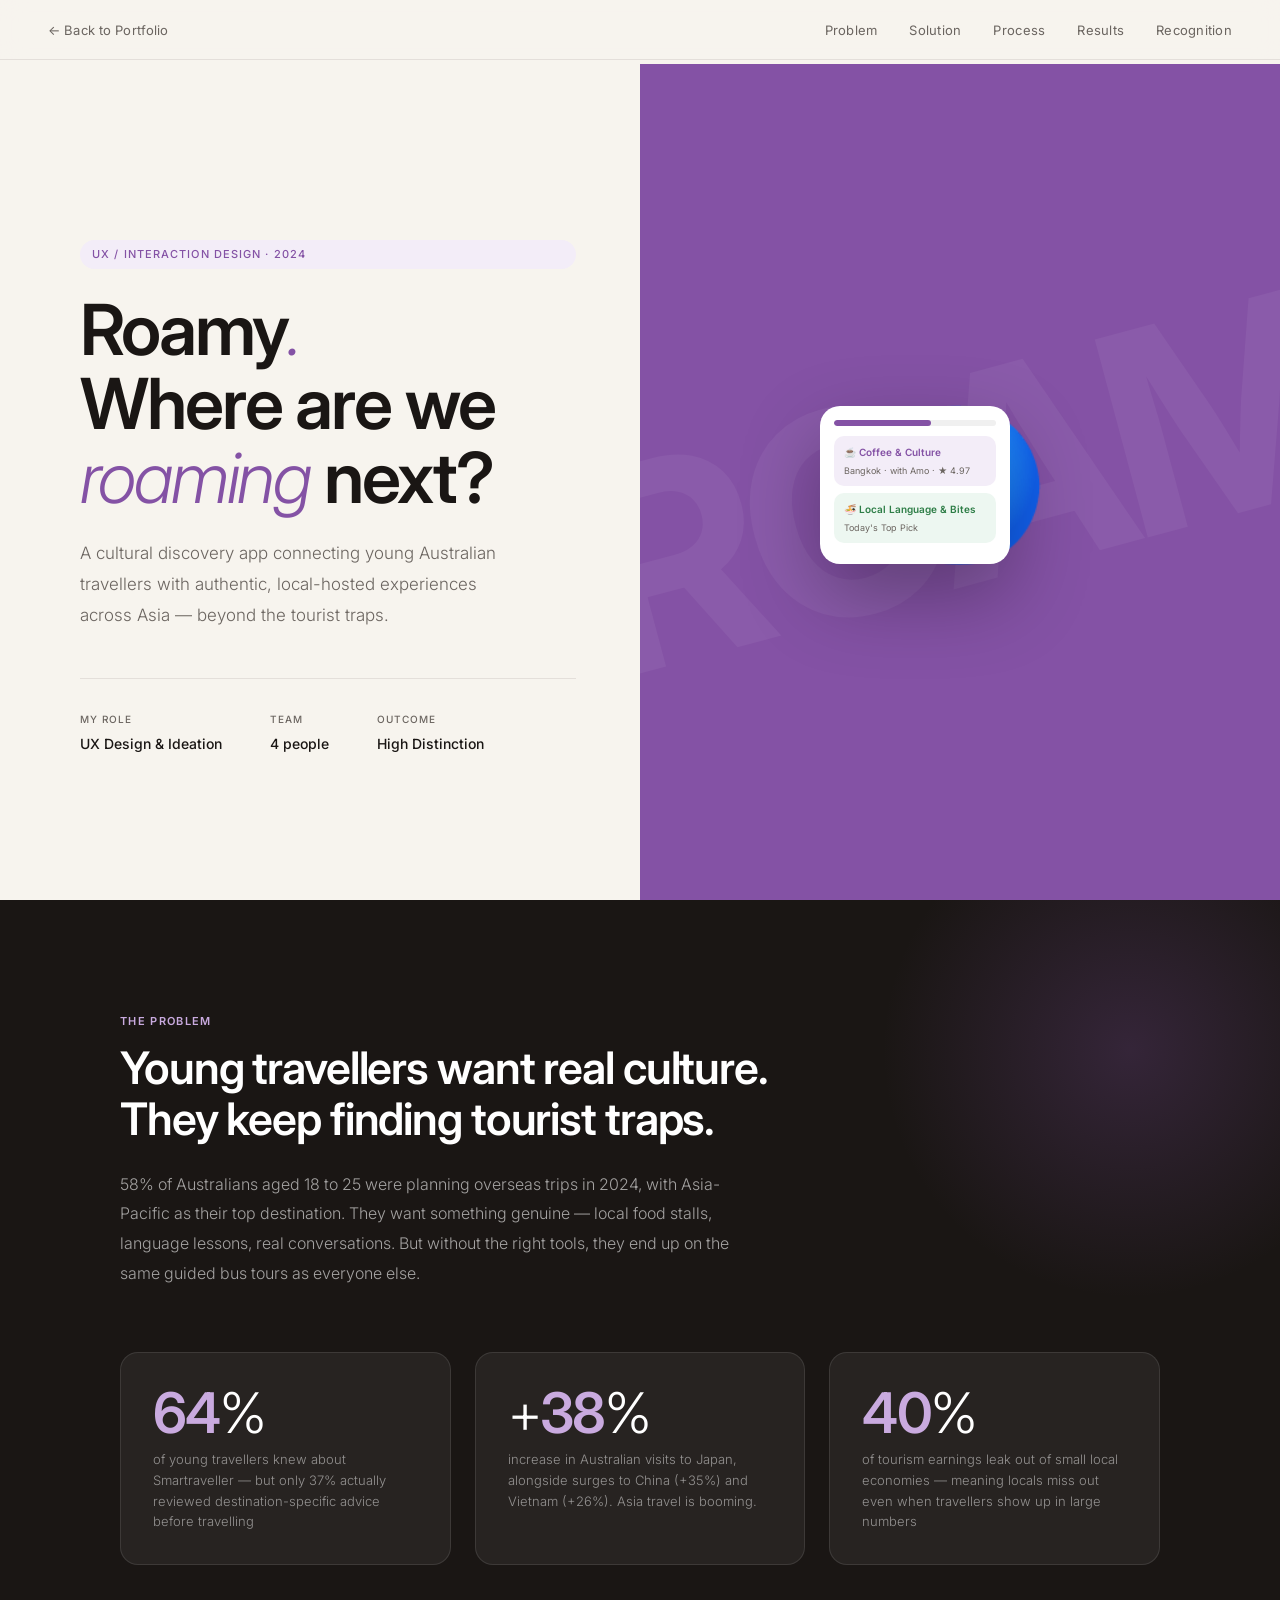
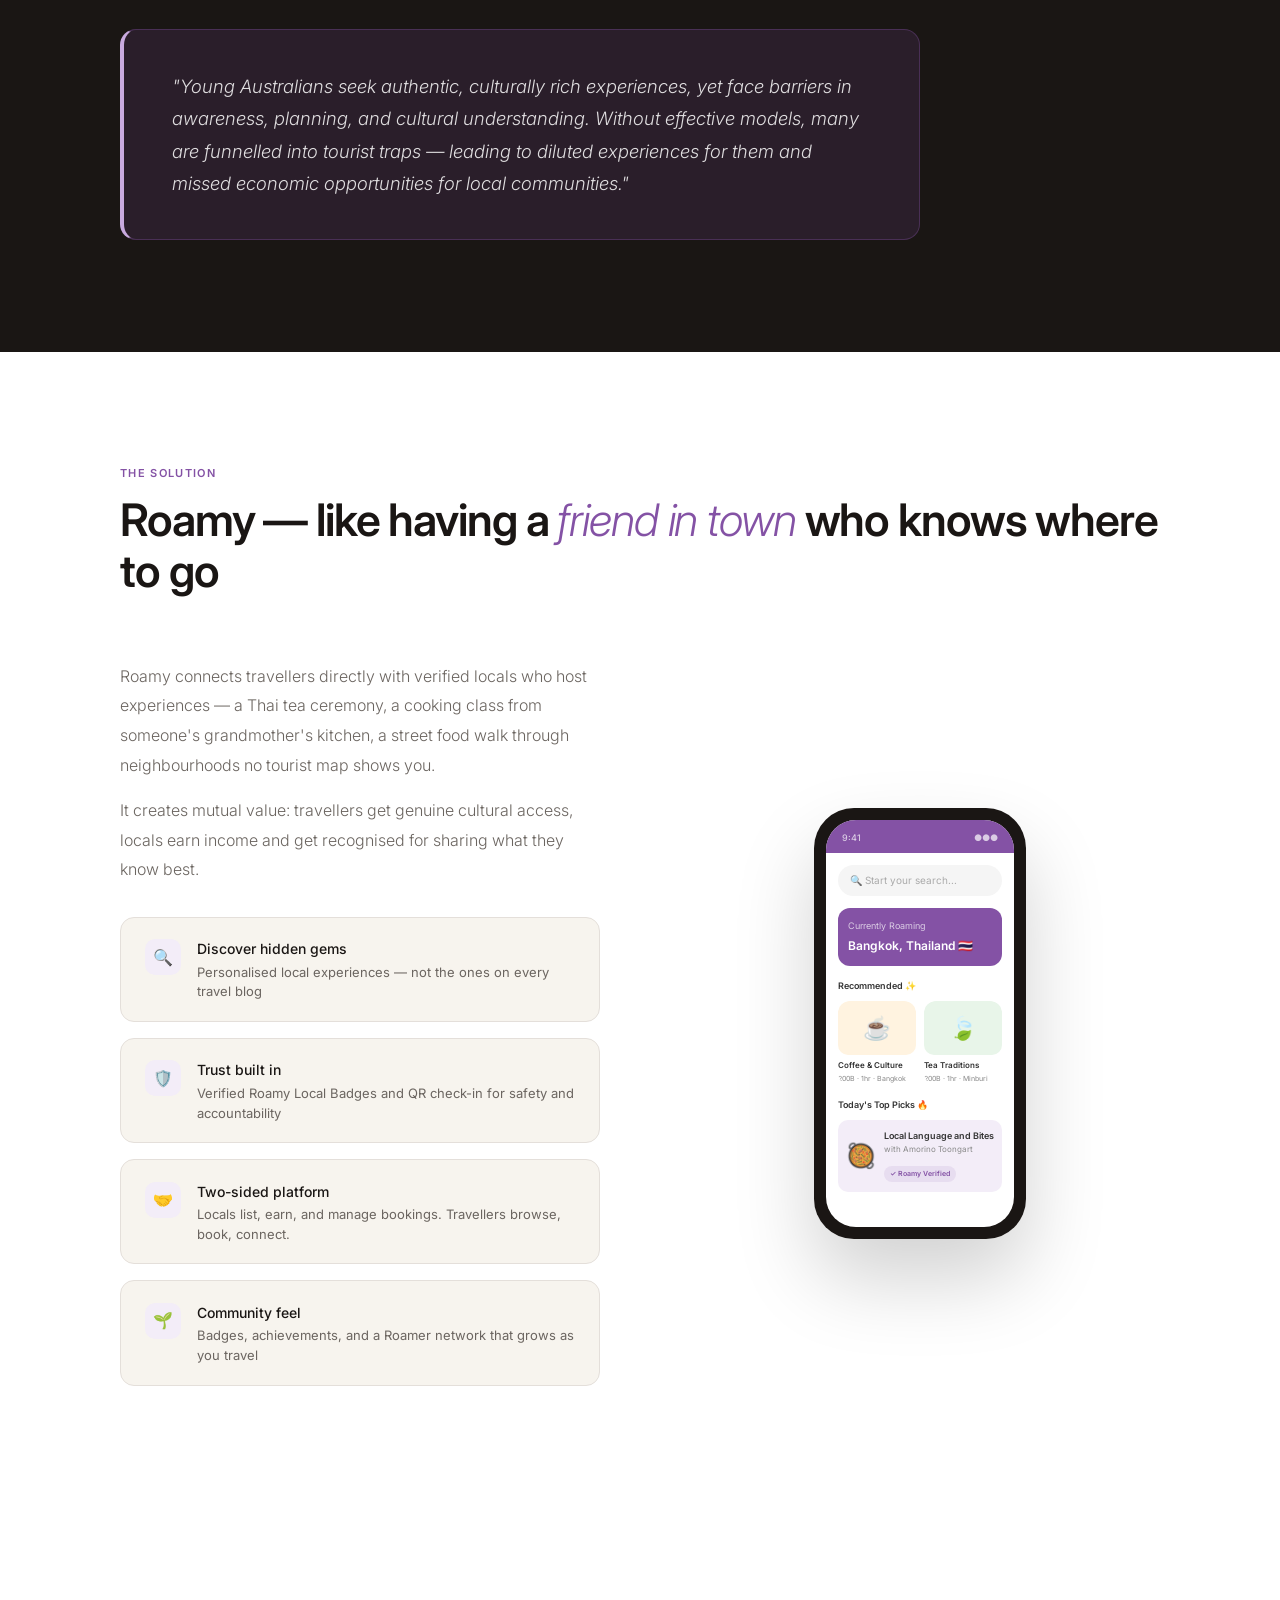
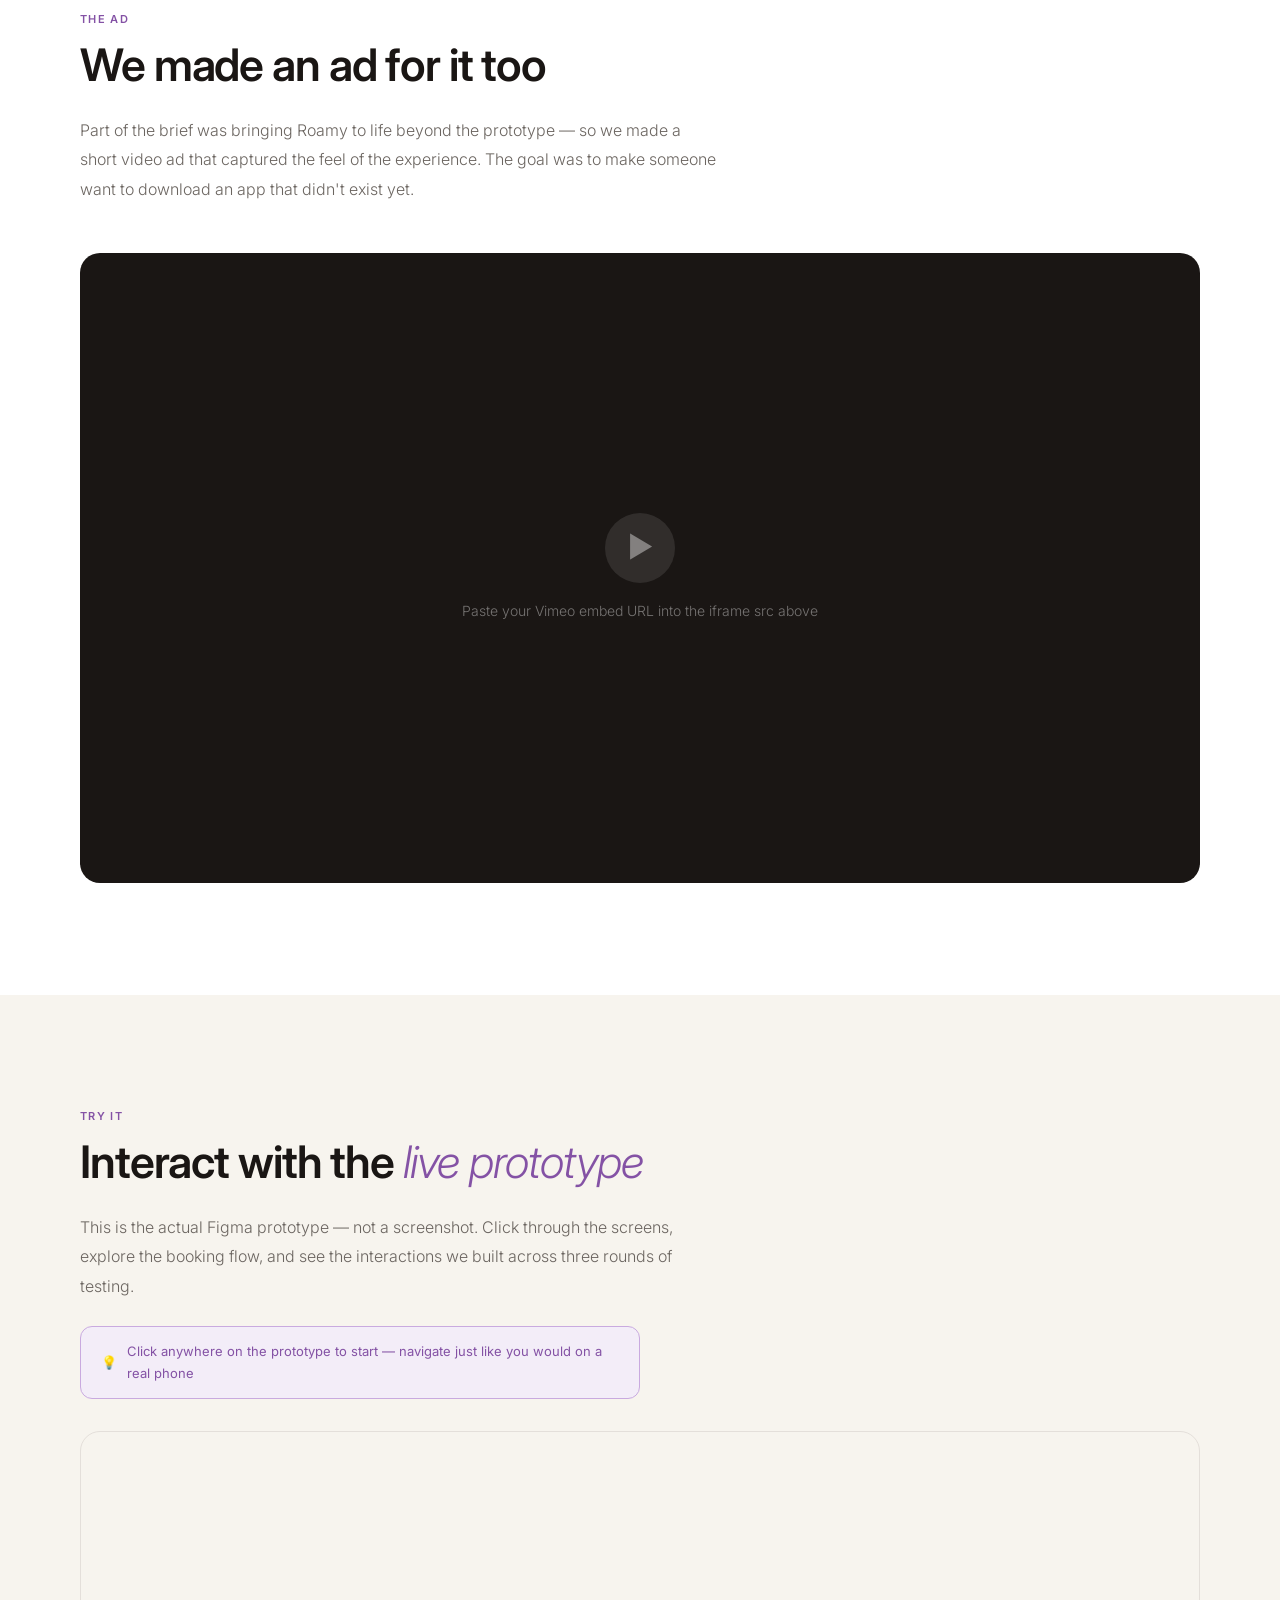
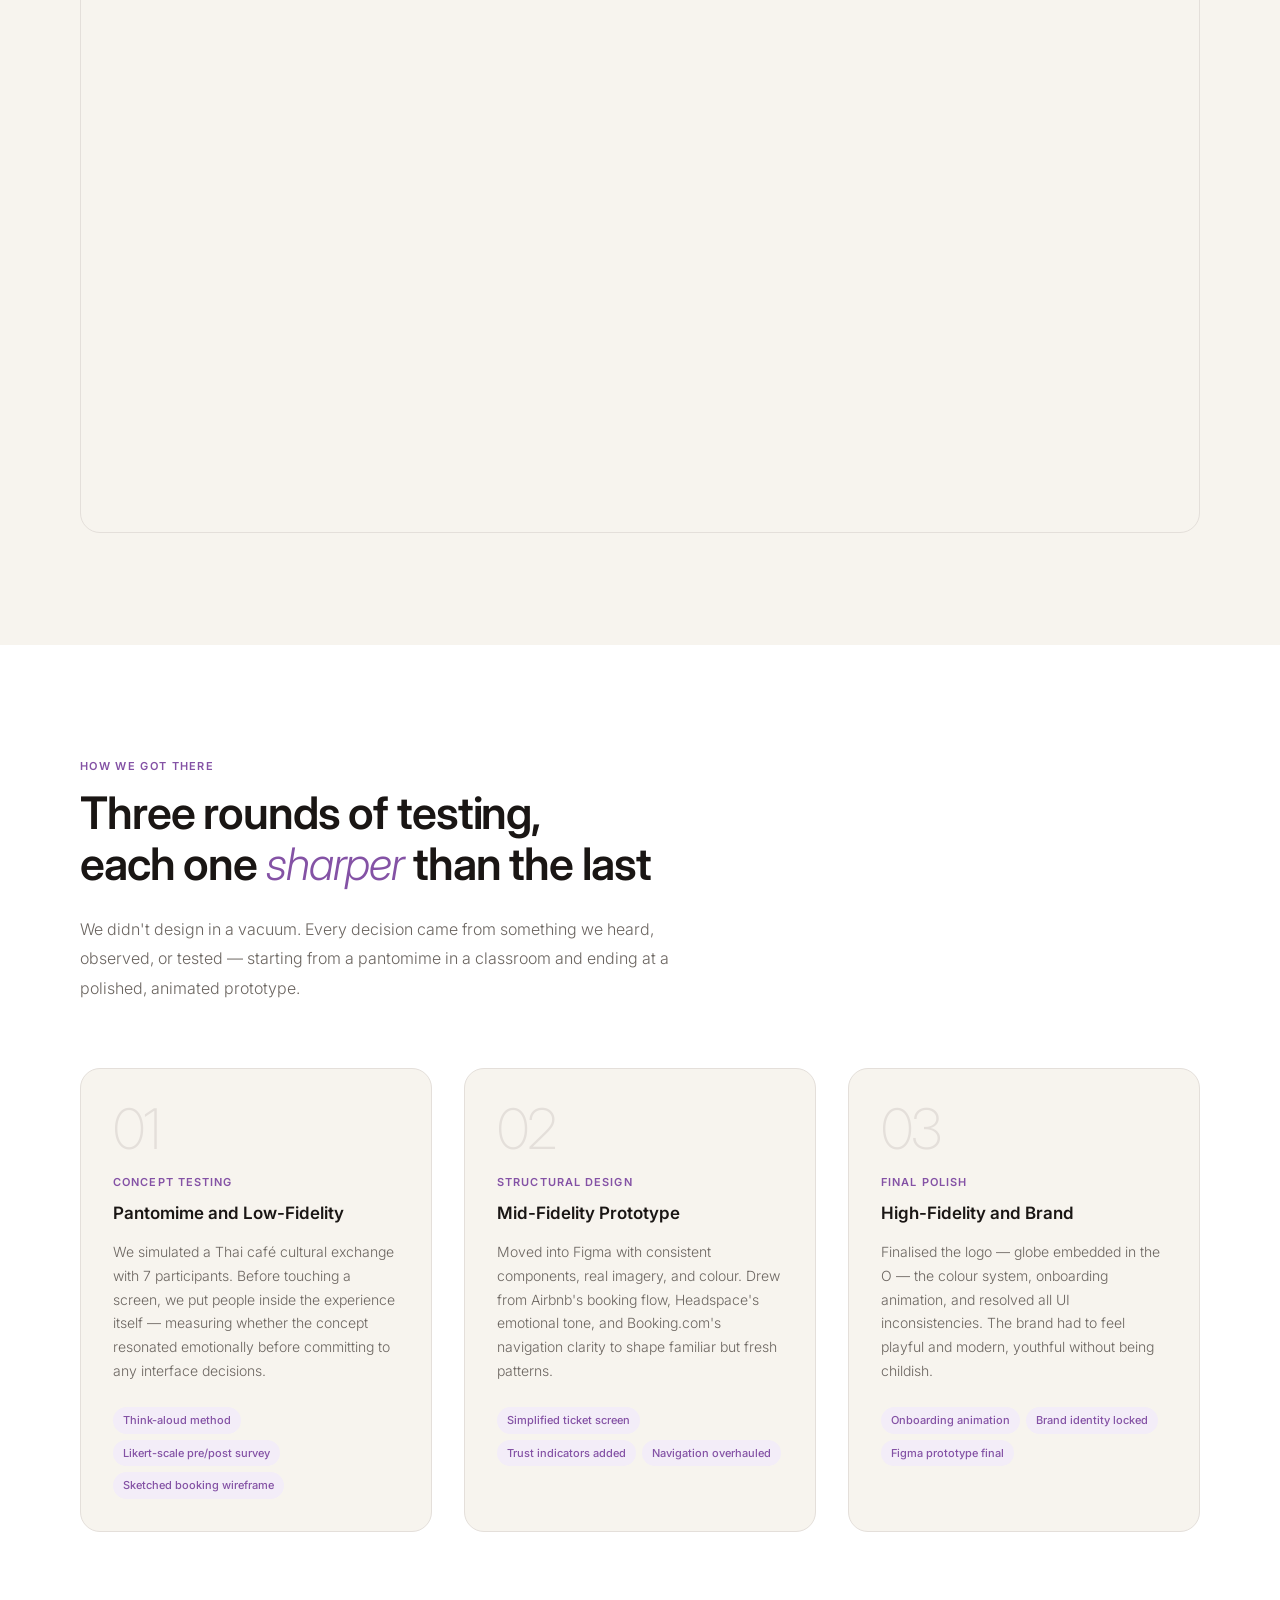
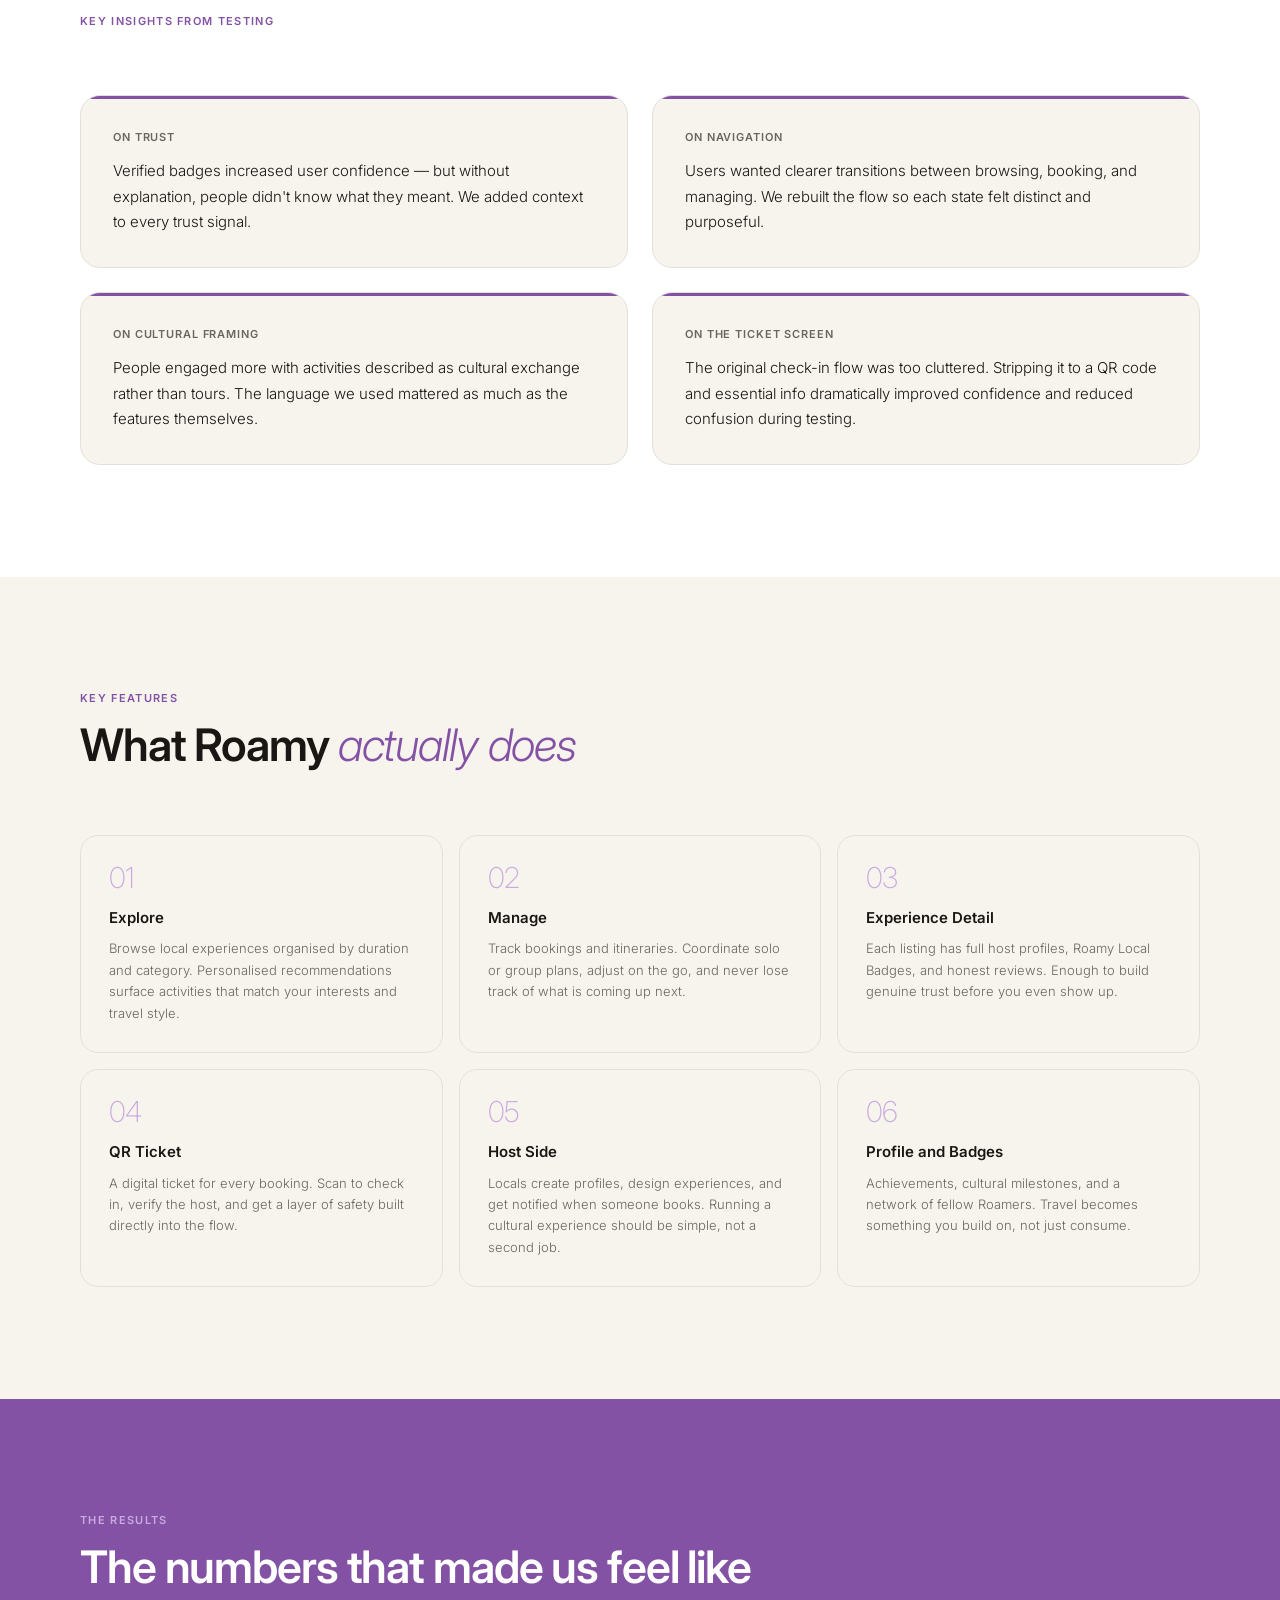
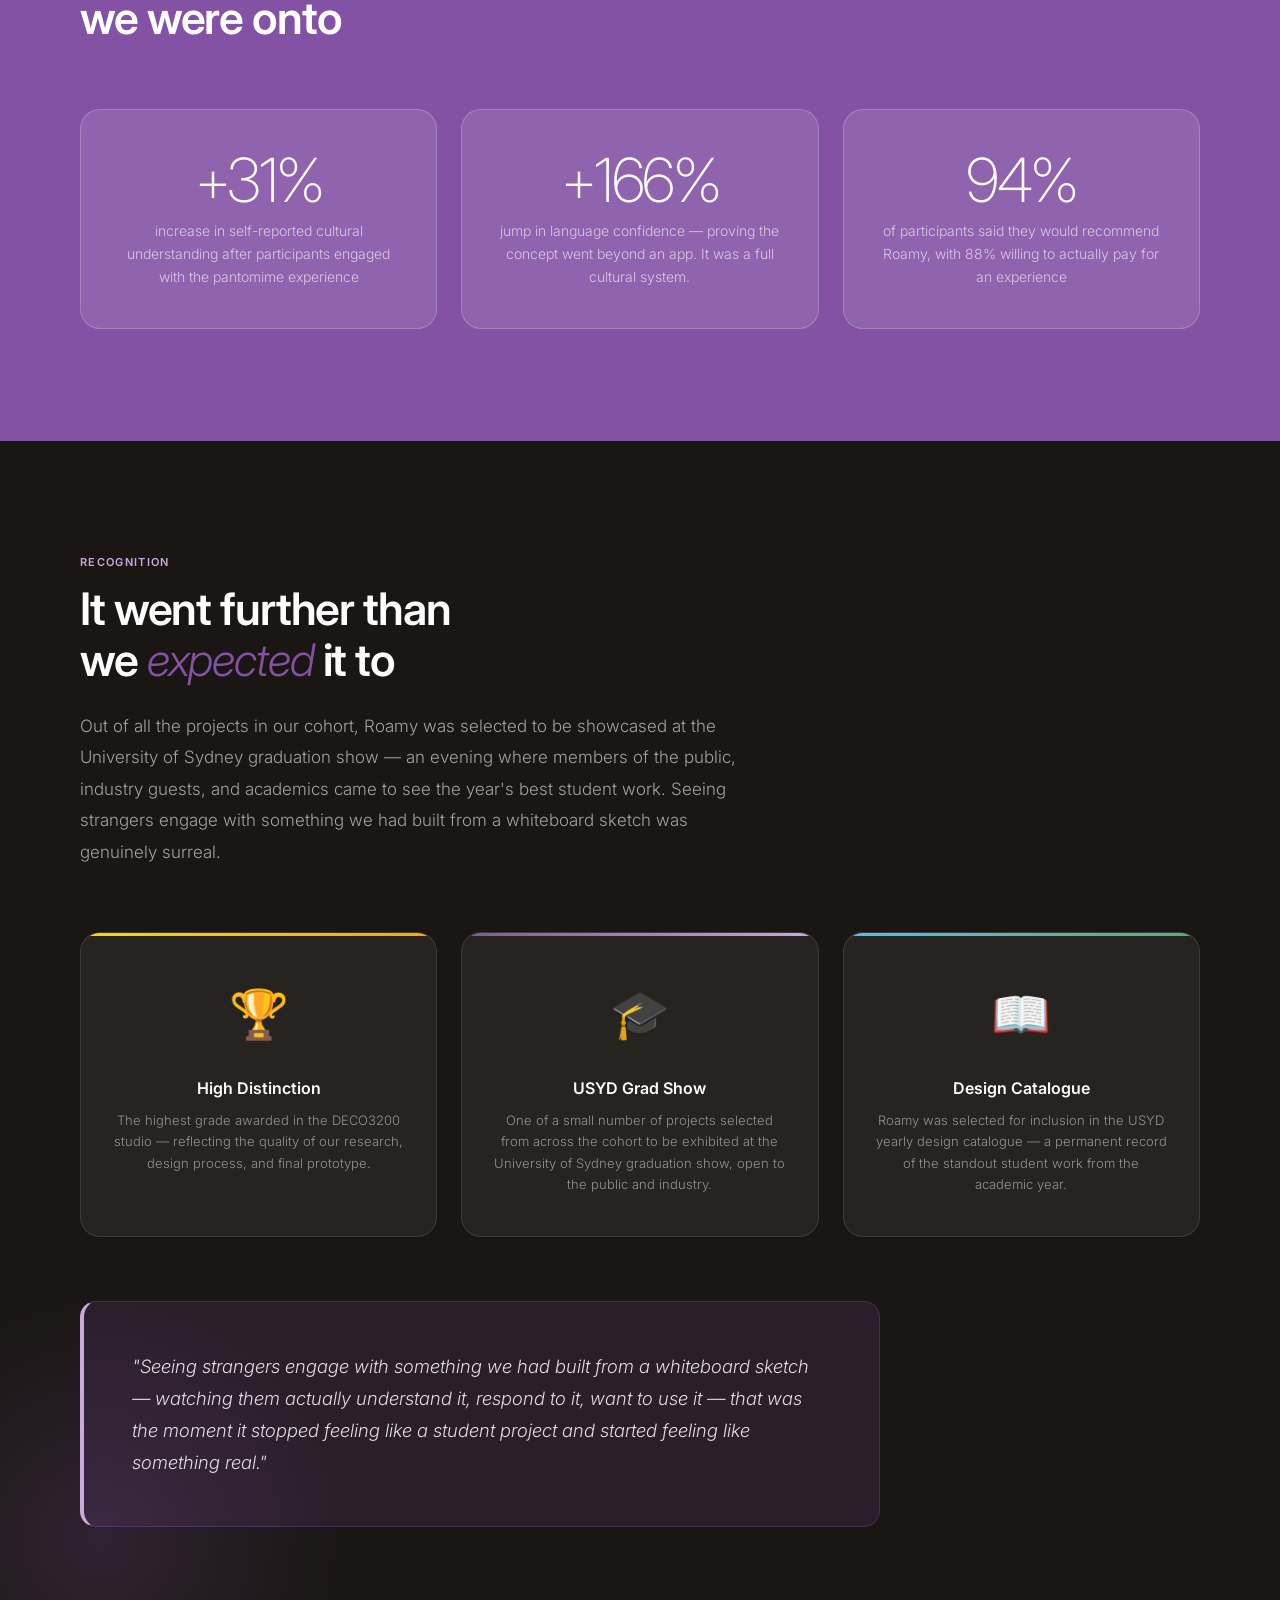
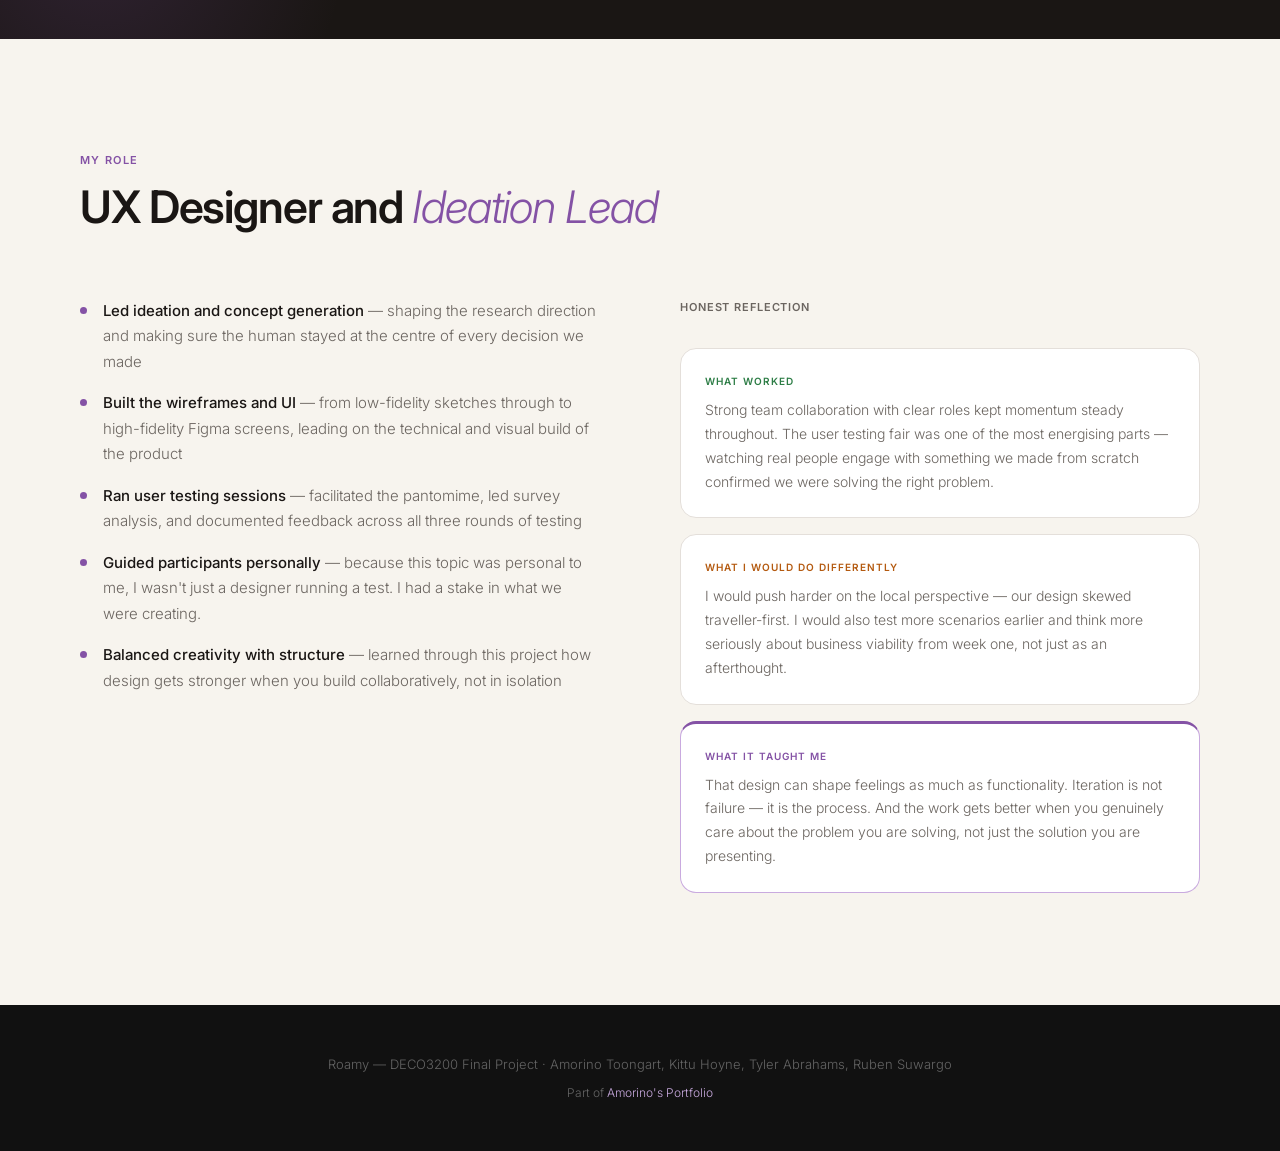
==== commit 9227c76b: "colouring" ====
--- a/casestudyathlyst.html
+++ b/casestudyathlyst.html
@@ -1,963 +1,1212 @@
 <!DOCTYPE html>
 <html lang="en">
 <head>
-  <meta charset="UTF-8" />
-  <meta name="viewport" content="width=device-width, initial-scale=1.0" />
-  <title>Athlyst — Amorino Toongart</title>
-
-  <link rel="preconnect" href="https://fonts.googleapis.com" />
-  <link rel="preconnect" href="https://fonts.gstatic.com" crossorigin />
-  <link href="https://fonts.googleapis.com/css2?family=Playfair+Display:ital,wght@0,400;0,700;1,400&family=DM+Sans:wght@300;400;500&family=Caveat:wght@700&display=swap" rel="stylesheet" />
-
-  <script>
-    (function () {
-      var saved = localStorage.getItem('theme');
-      var prefersLight = !window.matchMedia('(prefers-color-scheme: dark)').matches;
-      if (saved === 'light' || (!saved && prefersLight)) {
-        document.documentElement.setAttribute('data-theme', 'light');
-      }
-    })();
-  </script>
-
-  <style>
-    /* ── DESIGN TOKENS ── */
-    :root {
-      --bg:           #0e0e0e;
-      --bg-2:         #161616;
-      --bg-3:         #1e1e1e;
-      --text:         #f0ede8;
-      --text-muted:   #8a8680;
-      --accent:       #5b9bd5;
-      --accent-dim:   rgba(91,155,213,0.12);
-      --accent-mid:   rgba(91,155,213,0.35);
-      --border:       rgba(255,255,255,0.07);
-      --radius:       12px;
-      --transition:   0.3s ease;
-
-      /* Athlyst project palette — actual brand colors */
-      --athlyst-lime:   #B5E04B;   /* Electric Lime — primary accent */
-      --athlyst-dark:   #2C3333;   /* Gunmetal Grey */
-      --athlyst-white:  #F0F0F0;   /* Antiflash White */
-      --athlyst-coral:  #D4876A;   /* Warm accent */
-      --athlyst-blue:   #5B8DB8;   /* Cool accent */
-    }
-    [data-theme="light"] {
-      --bg:           #f5f2ed;
-      --bg-2:         #ede9e2;
-      --bg-3:         #e4dfd7;
-      --text:         #1a1816;
-      --text-muted:   #6b6560;
-      --border:       rgba(0,0,0,0.08);
-    }
-
-    /* ── RESET ── */
-    *, *::before, *::after { box-sizing: border-box; margin: 0; padding: 0; }
-    html { scroll-behavior: smooth; }
-    body {
-      background: var(--bg);
-      color: var(--text);
-      font-family: 'DM Sans', sans-serif;
-      font-weight: 300;
-      line-height: 1.7;
-      overflow-x: hidden;
-    }
-    img { display: block; max-width: 100%; }
-    a { color: inherit; text-decoration: none; }
-
-    /* ── NAV ── */
-    .nav {
-      position: fixed; top: 0; left: 0; right: 0; z-index: 100;
-      display: flex; align-items: center; justify-content: space-between;
-      padding: 1.25rem 2.5rem;
-      background: rgba(14,14,14,0.85);
-      backdrop-filter: blur(12px);
-      border-bottom: 1px solid var(--border);
-    }
-    [data-theme="light"] .nav { background: rgba(245,242,237,0.85); }
-    .nav__logo {
-      font-family: 'Helvetica Neue', Helvetica, Arial, sans-serif;
-      font-size: 1.1rem;
-      font-weight: 700;
-      letter-spacing: 0.04em;
-      opacity: 0.9;
-      color: var(--text);
-    }
-    .nav__logo:hover { opacity: 1; }
-    .nav__right { display: flex; align-items: center; gap: 2rem; }
-    .nav__back {
-      font-size: 0.8rem;
-      letter-spacing: 0.12em;
-      text-transform: uppercase;
-      color: var(--text-muted);
-      transition: color var(--transition);
-    }
-    .nav__back:hover { color: var(--athlyst-lime); }
-    .theme-toggle {
-      width: 36px; height: 20px;
-      border-radius: 10px;
-      background: var(--bg-3);
-      border: 1px solid var(--border);
-      cursor: pointer;
-      position: relative;
-      transition: background var(--transition);
-    }
-    .theme-toggle::after {
-      content: '';
-      position: absolute;
-      top: 3px; left: 3px;
-      width: 12px; height: 12px;
-      border-radius: 50%;
-      background: var(--text-muted);
-      transition: transform var(--transition), background var(--transition);
-    }
-    [data-theme="light"] .theme-toggle::after { transform: translateX(16px); background: var(--accent); }
-
-    /* ── HERO ── */
-    .cs-hero {
-      min-height: 100vh;
-      display: flex; flex-direction: column; justify-content: flex-end;
-      padding: 0 2.5rem 5rem;
-      position: relative;
-      overflow: hidden;
-    }
-    .cs-hero__bg {
-      position: absolute; inset: 0;
-      background: linear-gradient(135deg, #0a0e1a 0%, #0e0e0e 55%, #1a1508 100%);
-      z-index: 0;
-    }
-    .cs-hero__grid {
-      position: absolute; inset: 0; z-index: 1; opacity: 0.04;
-      background-image:
-        linear-gradient(var(--athlyst-lime) 1px, transparent 1px),
-        linear-gradient(90deg, var(--athlyst-lime) 1px, transparent 1px);
-      background-size: 48px 48px;
-    }
-    .cs-hero__blob {
-      position: absolute; border-radius: 50%; filter: blur(80px); z-index: 1; pointer-events: none;
-    }
-    .cs-hero__blob--1 { width: 440px; height: 440px; top: 6%; right: 3%; background: rgba(181,224,75,0.18); }
-    .cs-hero__blob--2 { width: 280px; height: 280px; top: 40%; right: 25%; background: rgba(91,141,184,0.12); }
-    .cs-hero__blob--3 { width: 300px; height: 300px; bottom: 15%; left: 6%; background: rgba(44,51,51,0.5); }
-
-    .cs-hero__content { position: relative; z-index: 2; max-width: 900px; }
-    .cs-hero__eyebrow {
-      display: inline-block;
-      font-size: 0.72rem;
-      letter-spacing: 0.18em;
-      text-transform: uppercase;
-      color: var(--athlyst-lime);
-      margin-bottom: 1.25rem;
-      padding: 0.35rem 0.9rem;
-      border: 1px solid rgba(181,224,75,0.4);
-      border-radius: 20px;
-    }
-    .cs-hero__title {
-      font-family: 'Playfair Display', serif;
-      font-size: clamp(2.8rem, 7vw, 6rem);
-      font-weight: 700;
-      line-height: 1.05;
-      letter-spacing: -0.02em;
-      margin-bottom: 1.5rem;
-    }
-    .cs-hero__title em { font-style: italic; color: var(--athlyst-lime); }
-    .cs-hero__meta {
-      display: flex; gap: 2.5rem; flex-wrap: wrap;
-      margin-top: 2rem;
-      padding-top: 2rem;
-      border-top: 1px solid var(--border);
-    }
-    .cs-hero__meta-item { display: flex; flex-direction: column; gap: 0.3rem; }
-    .cs-hero__meta-label {
-      font-size: 0.68rem; letter-spacing: 0.14em; text-transform: uppercase; color: var(--text-muted);
-    }
-    .cs-hero__meta-value { font-size: 0.95rem; font-weight: 500; }
-
-    /* ── SCROLL INDICATOR ── */
-    .scroll-indicator {
-      position: absolute; bottom: 2rem; right: 2.5rem; z-index: 2;
-      display: flex; align-items: center; gap: 0.6rem;
-      font-size: 0.7rem; letter-spacing: 0.12em; text-transform: uppercase; color: var(--text-muted);
-    }
-    .scroll-indicator__line {
-      width: 40px; height: 1px; background: var(--text-muted);
-      transform-origin: left; animation: scrollLine 2s ease-in-out infinite;
-    }
-    @keyframes scrollLine { 0%,100%{transform:scaleX(1)} 50%{transform:scaleX(0.4)} }
-
-    /* ── CASE STUDY BODY ── */
-    .cs-body { max-width: 780px; margin: 0 auto; padding: 6rem 2.5rem; }
-
-    .cs-section { margin-bottom: 5rem; }
-    .cs-section-label {
-      font-size: 0.68rem; letter-spacing: 0.2em; text-transform: uppercase;
-      color: var(--athlyst-lime); margin-bottom: 1rem; display: block;
-    }
-    .cs-section h2 {
-      font-family: 'Playfair Display', serif;
-      font-size: clamp(1.6rem, 3vw, 2.4rem);
-      font-weight: 700; line-height: 1.2;
-      margin-bottom: 1.5rem;
-    }
-    .cs-section p { color: var(--text-muted); margin-bottom: 1.2rem; font-size: 1.0rem; line-height: 1.8; }
-    .cs-section p strong { color: var(--text); font-weight: 500; }
-
-    /* ── PROBLEM CALLOUT ── */
-    .cs-problem {
-      background: var(--bg-2);
-      border-left: 3px solid var(--athlyst-lime);
-      border-radius: 0 var(--radius) var(--radius) 0;
-      padding: 2rem 2.5rem;
-      margin: 2.5rem 0;
-    }
-    .cs-problem__quote {
-      font-family: 'Playfair Display', serif;
-      font-style: italic;
-      font-size: 1.15rem;
-      line-height: 1.65;
-      color: var(--text);
-    }
-
-    /* ── DECISION MATRIX CALLOUT ── */
-    .cs-matrix {
-      display: grid; grid-template-columns: 1fr 1fr 1fr; gap: 1px;
-      background: var(--border);
-      border: 1px solid var(--border);
-      border-radius: var(--radius);
-      overflow: hidden;
-      margin: 2.5rem 0;
-    }
-    .cs-matrix__cell {
-      background: var(--bg-2);
-      padding: 1.5rem 1.25rem;
-      display: flex; flex-direction: column; gap: 0.5rem;
-      text-align: center;
-    }
-    .cs-matrix__cell--winner { background: rgba(181,224,75,0.08); border-top: 2px solid var(--athlyst-lime); }
-    .cs-matrix__score {
-      font-family: 'Playfair Display', serif;
-      font-size: 2.2rem; font-weight: 700;
-      color: var(--text-muted); line-height: 1;
-    }
-    .cs-matrix__cell--winner .cs-matrix__score { color: var(--athlyst-lime); }
-    .cs-matrix__name { font-size: 0.78rem; font-weight: 500; color: var(--text); }
-    .cs-matrix__desc { font-size: 0.72rem; color: var(--text-muted); line-height: 1.4; }
-    .cs-matrix__badge {
-      display: inline-block;
-      font-size: 0.62rem; letter-spacing: 0.1em; text-transform: uppercase;
-      padding: 0.2rem 0.6rem;
-      border-radius: 20px;
-      background: var(--athlyst-lime); color: #000; font-weight: 600;
-      align-self: center;
-    }
-
-    /* ── STAT GRID ── */
-    .cs-stats {
-      display: grid; grid-template-columns: repeat(auto-fit, minmax(160px, 1fr));
-      gap: 1px; background: var(--border);
-      border: 1px solid var(--border);
-      border-radius: var(--radius);
-      overflow: hidden;
-      margin: 2.5rem 0;
-    }
-    .cs-stat {
-      background: var(--bg-2);
-      padding: 1.75rem 1.5rem;
-      display: flex; flex-direction: column; gap: 0.4rem;
-    }
-    .cs-stat__num {
-      font-family: 'Playfair Display', serif;
-      font-size: 2.4rem; font-weight: 700;
-      color: var(--athlyst-lime); line-height: 1;
-    }
-    .cs-stat__label { font-size: 0.78rem; color: var(--text-muted); line-height: 1.4; }
-
-    /* ── COLOUR PALETTE ── */
-    .cs-palette {
-      display: flex; gap: 1rem; flex-wrap: wrap;
-      margin: 2rem 0;
-    }
-    .cs-swatch {
-      display: flex; flex-direction: column; gap: 0.5rem; min-width: 100px;
-    }
-    .cs-swatch__block {
-      height: 60px; border-radius: 8px;
-      border: 1px solid var(--border);
-    }
-    .cs-swatch__label { font-size: 0.72rem; color: var(--text-muted); }
-    .cs-swatch__hex { font-size: 0.78rem; font-weight: 500; }
-
-    /* ── SUS BARS ── */
-    .sus-block { margin: 2rem 0; display: flex; flex-direction: column; gap: 1rem; }
-    .sus-row { display: flex; align-items: center; gap: 1rem; }
-    .sus-row__label { font-size: 0.8rem; color: var(--text-muted); min-width: 60px; }
-    .sus-row__track {
-      flex: 1; height: 8px; background: var(--bg-3); border-radius: 4px; overflow: hidden;
-    }
-    .sus-row__fill { height: 100%; border-radius: 4px; background: var(--athlyst-lime); transition: width 0.8s ease; }
-    .sus-row__value { font-size: 0.85rem; font-weight: 500; color: var(--text); min-width: 40px; text-align: right; }
-
-    /* ── TIMELINE ── */
-    .cs-timeline { margin: 2.5rem 0; display: flex; flex-direction: column; gap: 0; }
-    .cs-step {
-      display: grid; grid-template-columns: 2rem 1fr;
-      gap: 0 1.5rem; position: relative;
-    }
-    .cs-step::before {
-      content: ''; position: absolute;
-      left: 0.9rem; top: 2.5rem; bottom: 0;
-      width: 1px; background: var(--border);
-    }
-    .cs-step:last-child::before { display: none; }
-    .cs-step__dot {
-      width: 20px; height: 20px; border-radius: 50%;
-      background: rgba(181,224,75,0.1); border: 1px solid var(--athlyst-lime);
-      margin-top: 1.8rem; flex-shrink: 0;
-      display: flex; align-items: center; justify-content: center;
-      font-size: 0.6rem; color: var(--athlyst-lime);
-    }
-    .cs-step__body { padding: 1.5rem 0 2rem; }
-    .cs-step__title { font-weight: 500; margin-bottom: 0.4rem; font-size: 0.95rem; color: var(--text); }
-    .cs-step__desc { font-size: 0.88rem; color: var(--text-muted); line-height: 1.7; }
-
-    /* ── FINDING CARDS ── */
-    .cs-findings { display: grid; grid-template-columns: 1fr 1fr; gap: 1rem; margin: 2rem 0; }
-    @media (max-width: 600px) { .cs-findings { grid-template-columns: 1fr; } }
-    .cs-finding {
-      background: var(--bg-2); border-radius: var(--radius);
-      padding: 1.5rem; border: 1px solid var(--border);
-    }
-    .cs-finding__icon { font-size: 1.4rem; margin-bottom: 0.75rem; }
-    .cs-finding__title { font-weight: 500; margin-bottom: 0.5rem; font-size: 0.9rem; color: var(--text); }
-    .cs-finding__body { font-size: 0.83rem; color: var(--text-muted); line-height: 1.65; }
-
-    /* ── PARTICIPANT BREAKDOWN ── */
-    .cs-participants {
-      display: flex; gap: 1rem; flex-wrap: wrap; margin: 1.5rem 0;
-    }
-    .cs-participant-group {
-      flex: 1; min-width: 140px;
-      background: var(--bg-2); border-radius: var(--radius);
-      padding: 1.25rem; text-align: center;
-      border: 1px solid var(--border);
-    }
-    .cs-participant-group__num {
-      font-family: 'Playfair Display', serif;
-      font-size: 2rem; font-weight: 700; color: var(--athlyst-lime);
-    }
-    .cs-participant-group__label { font-size: 0.75rem; color: var(--text-muted); margin-top: 0.25rem; }
-
-    /* ── QUOTE BLOCK ── */
-    .cs-quote {
-      padding: 2rem 2.5rem;
-      border: 1px solid var(--border);
-      border-radius: var(--radius);
-      background: var(--bg-2);
-      margin: 2.5rem 0;
-      position: relative;
-    }
-    .cs-quote::before {
-      content: '"';
-      position: absolute; top: -0.5rem; left: 1.5rem;
-      font-family: 'Playfair Display', serif;
-      font-size: 4rem; color: var(--athlyst-lime); line-height: 1; opacity: 0.4;
-    }
-    .cs-quote__text {
-      font-family: 'Playfair Display', serif;
-      font-style: italic; font-size: 1.05rem;
-      color: var(--text); line-height: 1.65;
-    }
-    .cs-quote__source { font-size: 0.78rem; color: var(--text-muted); margin-top: 0.75rem; }
-
-    /* ── CHANGES LIST ── */
-    .cs-changes { margin: 1.5rem 0; display: flex; flex-direction: column; gap: 0.75rem; }
-    .cs-change {
-      display: flex; align-items: flex-start; gap: 1rem;
-      padding: 1rem 1.25rem;
-      background: var(--bg-2); border-radius: 8px;
-      border: 1px solid var(--border);
-      font-size: 0.88rem; color: var(--text-muted); line-height: 1.6;
-    }
-    .cs-change__icon { font-size: 1rem; flex-shrink: 0; margin-top: 0.1rem; color: var(--athlyst-lime); }
-
-    /* ── IMAGE PLACEHOLDER ── */
-    .cs-img-block { margin: 2.5rem 0; }
-    .cs-img-block img { width: 100%; border-radius: var(--radius); border: 1px solid var(--border); display: block; }
-    .cs-img-block figcaption { font-size: 0.75rem; color: var(--text-muted); text-align: center; margin-top: 0.75rem; font-style: italic; }
-    .cs-placeholder {
-      width: 100%;
-      background: var(--bg-2);
-      border: 2px dashed var(--border);
-      border-radius: var(--radius);
-      display: flex; flex-direction: column; align-items: center; justify-content: center;
-      gap: 0.5rem;
-      color: var(--text-muted);
-      font-size: 0.8rem;
-      letter-spacing: 0.08em;
-      text-align: center;
-      padding: 3rem 2rem;
-    }
-    .cs-placeholder strong { color: var(--text); font-size: 0.9rem; }
-    .cs-placeholder--tall { min-height: 360px; }
-    .cs-placeholder--short { min-height: 240px; }
-    .cs-img-row { display: grid; grid-template-columns: 1fr 1fr; gap: 1rem; margin: 2.5rem 0; }
-
-    /* ── REFLECTION ── */
-    .cs-reflection {
-      background: var(--bg-2);
-      border-radius: var(--radius);
-      padding: 3rem;
-      margin: 3rem 0;
-      border: 1px solid var(--border);
-    }
-    .cs-reflection h3 {
-      font-family: 'Playfair Display', serif;
-      font-size: 1.5rem; margin-bottom: 1rem; color: var(--text);
-    }
-    .cs-reflection p { color: var(--text-muted); font-size: 0.95rem; line-height: 1.8; }
-    .cs-reflection p + p { margin-top: 1rem; }
-
-    /* ── HANDWRITTEN ANNOTATION ── */
-    .cs-annotation {
-      font-family: 'Caveat', cursive;
-      font-size: 1.2rem;
-      color: var(--athlyst-lime);
-      transform: rotate(-1.5deg);
-      display: inline-block;
-      margin: 0.5rem 0 1.5rem;
-    }
-
-    /* ── NEXT PROJECT ── */
-    .cs-next {
-      padding: 5rem 2.5rem;
-      text-align: center;
-      border-top: 1px solid var(--border);
-    }
-    .cs-next__label {
-      font-size: 0.7rem; letter-spacing: 0.16em; text-transform: uppercase;
-      color: var(--text-muted); margin-bottom: 1rem; display: block;
-    }
-    .cs-next__title {
-      font-family: 'Playfair Display', serif;
-      font-size: clamp(2rem, 4vw, 3rem);
-      margin-bottom: 2rem;
-    }
-    .cs-next__links { display: flex; gap: 1rem; justify-content: center; flex-wrap: wrap; }
-
-    /* ── BUTTONS ── */
-    .btn {
-      display: inline-flex; align-items: center; gap: 0.5rem;
-      padding: 0.75rem 1.75rem;
-      position: relative; overflow: hidden;
-      background: var(--athlyst-lime);
-      color: #000;
-      border-radius: 6px;
-      font-size: 0.85rem; font-weight: 600;
-      letter-spacing: 0.04em;
-      transition: background 0.25s ease, color 0.25s ease, border-color 0.25s ease,
-                  transform 0.35s cubic-bezier(0.34, 1.56, 0.64, 1), box-shadow 0.25s ease;
-      border: 1px solid transparent;
-      cursor: pointer;
-    }
-    .btn:not(.btn--ghost)::after {
-      content: ''; position: absolute; top: -50%; left: -60%;
-      width: 28%; height: 200%;
-      background: rgba(255,255,255,0.25);
-      transform: skewX(-20deg); transition: left 0.5s ease; pointer-events: none;
-    }
-    .btn:hover { transform: translateY(-4px) scale(1.03); box-shadow: 0 10px 28px rgba(181,224,75,0.3); }
-    .btn:not(.btn--ghost):hover::after { left: 130%; }
-    .btn:active { transform: translateY(-1px) scale(0.99); transition-duration: 0.08s; }
-    .btn--ghost {
-      background: transparent;
-      border-color: var(--border);
-      color: var(--text-muted);
-    }
-    .btn--ghost:hover { border-color: var(--athlyst-lime); color: var(--athlyst-lime); }
-
-    /* ── FOOTER ── */
-    .footer {
-      display: flex; justify-content: space-between; align-items: center;
-      padding: 1.5rem 2.5rem;
-      border-top: 1px solid var(--border);
-      font-size: 0.78rem; color: var(--text-muted);
-    }
-
-    /* ── REVEAL ── */
-    .reveal {
-      opacity: 0; transform: translateY(24px);
-      transition: opacity 0.6s ease, transform 0.6s ease;
-    }
-    .reveal.visible { opacity: 1; transform: none; }
-
-    @media (max-width: 768px) {
-      .cs-hero { padding: 0 1.5rem 4rem; }
-      .cs-body { padding: 4rem 1.5rem; }
-      .cs-matrix { grid-template-columns: 1fr; }
-      .cs-img-row { grid-template-columns: 1fr; }
-      .nav { padding: 1rem 1.5rem; }
-    }
-  </style>
+<meta charset="UTF-8">
+<meta name="viewport" content="width=device-width, initial-scale=1.0">
+<title>Roamy — Case Study</title>
+<link rel="preconnect" href="https://fonts.googleapis.com">
+<link rel="preconnect" href="https://fonts.gstatic.com" crossorigin>
+<link href="https://fonts.googleapis.com/css2?family=Inter:wght@300;400;500;600&display=swap" rel="stylesheet">
+<style>
+  *, *::before, *::after { box-sizing: border-box; margin: 0; padding: 0; }
+
+  :root {
+    --roamy-purple: #8452A5;
+    --roamy-purple-light: #C9AADF;
+    --roamy-purple-faint: #F3EDF8;
+    --cream: #F7F4EE;
+    --ink: #1A1614;
+    --muted: #6B6560;
+    --border: #E4DFDA;
+    --sans: 'Inter', sans-serif;
+  }
+
+  html { scroll-behavior: smooth; }
+
+  body {
+    font-family: var(--sans);
+    background: var(--cream);
+    color: var(--ink);
+    font-size: 16px;
+    line-height: 1.7;
+    overflow-x: hidden;
+    hyphens: none;
+    -webkit-hyphens: none;
+    word-break: normal;
+    overflow-wrap: break-word;
+  }
+
+  /* NAV */
+  nav {
+    position: fixed;
+    top: 0; left: 0; right: 0;
+    z-index: 100;
+    padding: 1rem 3rem;
+    display: flex;
+    align-items: center;
+    justify-content: space-between;
+    background: rgba(247, 244, 238, 0.92);
+    backdrop-filter: blur(12px);
+    border-bottom: 1px solid var(--border);
+  }
+
+  .nav-back {
+    font-size: 13px;
+    color: var(--muted);
+    text-decoration: none;
+    display: flex;
+    align-items: center;
+    gap: 6px;
+    letter-spacing: 0.01em;
+    transition: color 0.2s;
+  }
+  .nav-back:hover { color: var(--roamy-purple); }
+
+  .nav-links {
+    display: flex;
+    gap: 2rem;
+    list-style: none;
+  }
+  .nav-links a {
+    font-size: 13px;
+    color: var(--muted);
+    text-decoration: none;
+    letter-spacing: 0.02em;
+    transition: color 0.2s;
+  }
+  .nav-links a:hover { color: var(--roamy-purple); }
+
+  /* HERO */
+  .hero {
+    min-height: 100vh;
+    display: grid;
+    grid-template-columns: 1fr 1fr;
+    padding-top: 4rem;
+    overflow: hidden;
+  }
+
+  .hero-left {
+    padding: 6rem 4rem 4rem 5rem;
+    display: flex;
+    flex-direction: column;
+    justify-content: center;
+  }
+
+  .tag {
+    display: inline-block;
+    font-size: 11px;
+    font-weight: 500;
+    letter-spacing: 0.1em;
+    text-transform: uppercase;
+    color: var(--roamy-purple);
+    background: var(--roamy-purple-faint);
+    padding: 5px 12px;
+    border-radius: 20px;
+    margin-bottom: 1.5rem;
+  }
+
+  .hero-title {
+    font-size: clamp(3rem, 5.5vw, 5rem);
+    font-weight: 600;
+    line-height: 1.05;
+    letter-spacing: -0.03em;
+    color: var(--ink);
+    margin-bottom: 1.5rem;
+  }
+
+  .hero-title em {
+    font-style: italic;
+    color: var(--roamy-purple);
+    font-weight: 300;
+  }
+
+  .hero-sub {
+    font-size: 17px;
+    color: var(--muted);
+    max-width: 440px;
+    line-height: 1.8;
+    margin-bottom: 3rem;
+    font-weight: 300;
+  }
+
+  .hero-meta {
+    display: flex;
+    gap: 3rem;
+    border-top: 1px solid var(--border);
+    padding-top: 2rem;
+  }
+
+  .meta-item { display: flex; flex-direction: column; gap: 4px; }
+  .meta-label { font-size: 10px; letter-spacing: 0.1em; text-transform: uppercase; color: var(--muted); font-weight: 500; }
+  .meta-value { font-size: 14px; font-weight: 500; color: var(--ink); }
+
+  .hero-right {
+    background: var(--roamy-purple);
+    position: relative;
+    display: flex;
+    align-items: center;
+    justify-content: center;
+    overflow: hidden;
+  }
+
+  .hero-bg-text {
+    position: absolute;
+    font-size: 22vw;
+    font-weight: 700;
+    color: rgba(255,255,255,0.05);
+    letter-spacing: -0.05em;
+    user-select: none;
+    white-space: nowrap;
+    transform: rotate(-15deg);
+  }
+
+  .hero-globe {
+    font-size: 9rem;
+    position: relative;
+    z-index: 1;
+    animation: float 4s ease-in-out infinite;
+  }
+
+  @keyframes float {
+    0%, 100% { transform: translateY(0); }
+    50% { transform: translateY(-16px); }
+  }
+
+  .hero-app-preview {
+    position: absolute;
+    bottom: 40px;
+    right: 40px;
+    width: 190px;
+    background: white;
+    border-radius: 20px;
+    padding: 14px;
+    box-shadow: 0 32px 80px rgba(0,0,0,0.3);
+    z-index: 2;
+  }
+
+  .app-bar { height: 6px; background: #f0f0f0; border-radius: 3px; margin-bottom: 10px; overflow: hidden; }
+  .app-bar-fill { height: 100%; background: var(--roamy-purple); border-radius: 3px; width: 60%; }
+
+  .app-card-mini {
+    background: var(--roamy-purple-faint);
+    border-radius: 10px;
+    padding: 8px 10px;
+    margin-bottom: 7px;
+  }
+  .app-card-mini-title { font-size: 10px; font-weight: 600; color: var(--roamy-purple); margin-bottom: 2px; }
+  .app-card-mini-sub { font-size: 9px; color: var(--muted); }
+
+  /* SHARED LAYOUT */
+  .section-wrap {
+    max-width: 1200px;
+    margin: 0 auto;
+    padding: 7rem 5rem;
+  }
+
+  .section-eyebrow {
+    font-size: 11px;
+    letter-spacing: 0.12em;
+    text-transform: uppercase;
+    color: var(--roamy-purple);
+    font-weight: 600;
+    margin-bottom: 0.75rem;
+  }
+
+  .section-heading {
+    font-size: clamp(2rem, 3.5vw, 3rem);
+    font-weight: 600;
+    line-height: 1.15;
+    letter-spacing: -0.025em;
+    margin-bottom: 1.5rem;
+  }
+
+  .section-heading em { font-style: italic; color: var(--roamy-purple); font-weight: 300; }
+
+  .body-text {
+    font-size: 16px;
+    color: var(--muted);
+    max-width: 640px;
+    line-height: 1.85;
+    font-weight: 300;
+  }
+
+  /* PROBLEM */
+  .problem-section {
+    background: var(--ink);
+    color: white;
+    position: relative;
+    overflow: hidden;
+  }
+
+  .problem-section::before {
+    content: '';
+    position: absolute;
+    top: -100px; right: -100px;
+    width: 500px; height: 500px;
+    background: radial-gradient(circle, rgba(132, 82, 165, 0.25) 0%, transparent 70%);
+    pointer-events: none;
+  }
+
+  .problem-section .section-heading { color: white; }
+  .problem-section .body-text { color: rgba(255,255,255,0.6); }
+  .problem-section .section-eyebrow { color: var(--roamy-purple-light); }
+
+  .stats-row {
+    display: grid;
+    grid-template-columns: repeat(3, 1fr);
+    gap: 1.5rem;
+    margin-top: 4rem;
+  }
+
+  .stat-card {
+    background: rgba(255,255,255,0.06);
+    border: 1px solid rgba(255,255,255,0.1);
+    border-radius: 18px;
+    padding: 2rem;
+    transition: transform 0.3s, background 0.3s;
+  }
+  .stat-card:hover { transform: translateY(-4px); background: rgba(255,255,255,0.1); }
+
+  .stat-number {
+    font-size: 3.5rem;
+    font-weight: 300;
+    line-height: 1;
+    color: white;
+    margin-bottom: 0.5rem;
+    letter-spacing: -0.03em;
+  }
+  .stat-number span { color: var(--roamy-purple-light); font-weight: 600; }
+
+  .stat-desc { font-size: 13px; color: rgba(255,255,255,0.5); line-height: 1.6; font-weight: 300; }
+
+  .problem-statement {
+    margin-top: 4rem;
+    padding: 2.5rem 3rem;
+    background: rgba(132, 82, 165, 0.15);
+    border: 1px solid rgba(132, 82, 165, 0.35);
+    border-left: 4px solid var(--roamy-purple-light);
+    border-radius: 16px;
+    max-width: 800px;
+  }
+
+  .problem-statement p {
+    font-size: 1.15rem;
+    line-height: 1.75;
+    color: rgba(255,255,255,0.85);
+    font-weight: 300;
+    font-style: italic;
+  }
+
+  /* SOLUTION */
+  .solution-grid {
+    display: grid;
+    grid-template-columns: 1fr 1fr;
+    gap: 5rem;
+    align-items: center;
+    margin-top: 4rem;
+  }
+
+  .solution-values { display: flex; flex-direction: column; gap: 1rem; margin-top: 2rem; }
+
+  .value-item {
+    display: flex;
+    align-items: flex-start;
+    gap: 1rem;
+    padding: 1.2rem 1.5rem;
+    background: var(--cream);
+    border: 1px solid var(--border);
+    border-radius: 14px;
+    transition: border-color 0.2s, transform 0.2s;
+  }
+  .value-item:hover { border-color: var(--roamy-purple-light); transform: translateX(4px); }
+
+  .value-icon {
+    width: 36px; height: 36px;
+    background: var(--roamy-purple-faint);
+    border-radius: 10px;
+    display: flex; align-items: center; justify-content: center;
+    font-size: 1rem;
+    flex-shrink: 0;
+    margin-top: 2px;
+  }
+
+  .value-title { font-weight: 500; font-size: 14px; margin-bottom: 2px; color: var(--ink); }
+  .value-desc { font-size: 13px; color: var(--muted); line-height: 1.5; }
+
+  /* PHONE MOCKUP */
+  .phone-frame {
+    background: var(--ink);
+    border-radius: 40px;
+    padding: 12px;
+    box-shadow: 0 40px 80px rgba(0,0,0,0.18);
+    max-width: 270px;
+    margin: 0 auto;
+  }
+
+  .phone-screen {
+    background: white;
+    border-radius: 30px;
+    overflow: hidden;
+    aspect-ratio: 9/19.5;
+    position: relative;
+  }
+
+  .phone-status {
+    background: var(--roamy-purple);
+    padding: 10px 16px 8px;
+    display: flex;
+    justify-content: space-between;
+    align-items: center;
+  }
+
+  .phone-status-text { font-size: 9px; color: rgba(255,255,255,0.7); font-weight: 500; }
+  .phone-body { padding: 12px; }
+  .phone-search { background: #f5f5f5; border-radius: 20px; padding: 7px 12px; font-size: 10px; color: #aaa; margin-bottom: 12px; }
+  .phone-section-label { font-size: 9px; font-weight: 600; color: #333; margin-bottom: 8px; }
+  .phone-card-row { display: flex; gap: 8px; margin-bottom: 12px; }
+  .phone-card { flex: 1; border-radius: 12px; overflow: hidden; }
+  .phone-card-img { height: 54px; border-radius: 10px; margin-bottom: 4px; display: flex; align-items: center; justify-content: center; font-size: 1.4rem; }
+  .phone-card-title { font-size: 8px; font-weight: 600; color: #333; }
+  .phone-card-sub { font-size: 7px; color: #888; }
+  .badge-roamy { display: inline-flex; align-items: center; gap: 3px; background: rgba(132,82,165,0.1); color: var(--roamy-purple); font-size: 7px; padding: 2px 6px; border-radius: 10px; font-weight: 600; }
+
+  /* VIDEO SECTION */
+  .video-section {
+    background: white;
+    padding: 7rem 5rem;
+  }
+
+  .video-inner { max-width: 1200px; margin: 0 auto; }
+
+  .video-wrap {
+    margin-top: 3rem;
+    border-radius: 20px;
+    overflow: hidden;
+    position: relative;
+    padding-bottom: 56.25%;
+    height: 0;
+    background: var(--ink);
+    /* REPLACE the src below with your Vimeo embed URL */
+    /* Get it from: Vimeo video > Share > Embed > copy the src from the iframe code */
+  }
+
+  .video-wrap iframe {
+    position: absolute;
+    top: 0; left: 0;
+    width: 100%; height: 100%;
+    border: none;
+  }
+
+  .video-placeholder {
+    position: absolute;
+    top: 0; left: 0; right: 0; bottom: 0;
+    display: flex;
+    flex-direction: column;
+    align-items: center;
+    justify-content: center;
+    gap: 1rem;
+    color: rgba(255,255,255,0.4);
+    font-size: 14px;
+    font-weight: 300;
+  }
+
+  .play-icon {
+    width: 70px; height: 70px;
+    background: rgba(255,255,255,0.1);
+    border-radius: 50%;
+    display: flex; align-items: center; justify-content: center;
+    font-size: 1.8rem;
+  }
+
+  /* FIGMA SECTION */
+  .figma-section {
+    background: var(--cream);
+    padding: 7rem 5rem;
+  }
+
+  .figma-inner { max-width: 1200px; margin: 0 auto; }
+
+  .figma-note {
+    display: flex;
+    align-items: center;
+    gap: 10px;
+    background: var(--roamy-purple-faint);
+    border: 1px solid var(--roamy-purple-light);
+    border-radius: 12px;
+    padding: 0.85rem 1.25rem;
+    margin-top: 1.5rem;
+    margin-bottom: 2rem;
+    font-size: 13px;
+    color: var(--roamy-purple);
+    max-width: 560px;
+    font-weight: 400;
+  }
+
+  .figma-wrap {
+    margin-top: 2rem;
+    border-radius: 20px;
+    overflow: hidden;
+    border: 1px solid var(--border);
+    position: relative;
+    /* 
+      REPLACE the src with your Figma embed URL
+      In Figma: Share > Get embed link > copy the URL
+      Paste it as the src on the iframe below
+    */
+  }
+
+  .figma-wrap iframe {
+    width: 100%;
+    height: 700px;
+    border: none;
+    display: block;
+  }
+
+  /* PROCESS */
+  .process-section {
+    background: white;
+    padding: 7rem 5rem;
+  }
+
+  .process-inner { max-width: 1200px; margin: 0 auto; }
+
+  .process-steps {
+    display: grid;
+    grid-template-columns: repeat(3, 1fr);
+    gap: 2rem;
+    margin-top: 4rem;
+  }
+
+  .process-step {
+    padding: 2rem;
+    border: 1px solid var(--border);
+    border-radius: 20px;
+    background: var(--cream);
+    transition: transform 0.3s, box-shadow 0.3s;
+  }
+  .process-step:hover { transform: translateY(-6px); box-shadow: 0 20px 60px rgba(0,0,0,0.07); }
+
+  .step-number { font-size: 3.5rem; font-weight: 200; color: var(--border); line-height: 1; margin-bottom: 1rem; letter-spacing: -0.04em; }
+  .step-phase { font-size: 11px; font-weight: 600; letter-spacing: 0.1em; text-transform: uppercase; color: var(--roamy-purple); margin-bottom: 0.5rem; }
+  .step-title { font-size: 17px; font-weight: 600; margin-bottom: 0.75rem; color: var(--ink); }
+  .step-desc { font-size: 14px; color: var(--muted); line-height: 1.7; font-weight: 300; }
+
+  .step-findings { margin-top: 1.5rem; display: flex; flex-wrap: wrap; gap: 6px; }
+  .finding-tag { font-size: 11px; color: var(--roamy-purple); background: var(--roamy-purple-faint); padding: 4px 10px; border-radius: 20px; font-weight: 500; }
+
+  /* INSIGHTS */
+  .insights-row {
+    display: grid;
+    grid-template-columns: repeat(2, 1fr);
+    gap: 1.5rem;
+    margin-top: 4rem;
+  }
+
+  .insight-card {
+    padding: 2rem;
+    border-radius: 20px;
+    border: 1px solid var(--border);
+    background: var(--cream);
+    position: relative;
+    overflow: hidden;
+  }
+
+  .insight-card::before {
+    content: '';
+    position: absolute;
+    top: 0; left: 0; right: 0;
+    height: 3px;
+    background: var(--roamy-purple);
+  }
+
+  .insight-label { font-size: 11px; letter-spacing: 0.08em; text-transform: uppercase; color: var(--muted); margin-bottom: 0.75rem; font-weight: 600; }
+  .insight-text { font-size: 15px; color: var(--ink); line-height: 1.7; font-weight: 300; }
+
+  /* FEATURES */
+  .features-grid {
+    display: grid;
+    grid-template-columns: repeat(3, 1fr);
+    gap: 1rem;
+    margin-top: 4rem;
+  }
+
+  .feature-card {
+    padding: 1.75rem;
+    background: var(--cream);
+    border: 1px solid var(--border);
+    border-radius: 18px;
+    transition: background 0.2s, border-color 0.2s, transform 0.2s;
+  }
+  .feature-card:hover { background: white; border-color: var(--roamy-purple-light); transform: translateY(-3px); }
+
+  .feature-num { font-size: 1.8rem; font-weight: 200; color: var(--roamy-purple-light); line-height: 1; margin-bottom: 0.75rem; letter-spacing: -0.03em; }
+  .feature-name { font-weight: 600; font-size: 15px; color: var(--ink); margin-bottom: 0.5rem; }
+  .feature-desc { font-size: 13px; color: var(--muted); line-height: 1.65; font-weight: 300; }
+
+  /* RESULTS */
+  .results-section {
+    background: var(--roamy-purple);
+    padding: 7rem 5rem;
+    color: white;
+  }
+
+  .results-inner { max-width: 1200px; margin: 0 auto; }
+  .results-section .section-heading { color: white; }
+  .results-section .section-eyebrow { color: var(--roamy-purple-light); }
+
+  .results-grid {
+    display: grid;
+    grid-template-columns: repeat(3, 1fr);
+    gap: 1.5rem;
+    margin-top: 4rem;
+  }
+
+  .result-card {
+    background: rgba(255,255,255,0.1);
+    border: 1px solid rgba(255,255,255,0.2);
+    border-radius: 20px;
+    padding: 2.5rem 2rem;
+    text-align: center;
+    transition: background 0.3s, transform 0.3s;
+  }
+  .result-card:hover { background: rgba(255,255,255,0.18); transform: scale(1.02); }
+
+  .result-number { font-size: 3.8rem; font-weight: 200; line-height: 1; color: white; margin-bottom: 0.5rem; letter-spacing: -0.04em; }
+  .result-desc { font-size: 14px; color: rgba(255,255,255,0.65); line-height: 1.65; font-weight: 300; }
+
+  /* RECOGNITION */
+  .recognition-section {
+    background: var(--ink);
+    padding: 7rem 5rem;
+    color: white;
+    position: relative;
+    overflow: hidden;
+  }
+
+  .recognition-section::before {
+    content: '';
+    position: absolute;
+    bottom: -150px; left: -150px;
+    width: 500px; height: 500px;
+    background: radial-gradient(circle, rgba(132,82,165,0.2) 0%, transparent 70%);
+    pointer-events: none;
+  }
+
+  .recognition-inner { max-width: 1200px; margin: 0 auto; }
+  .recognition-section .section-heading { color: white; }
+  .recognition-section .section-eyebrow { color: var(--roamy-purple-light); }
+
+  .recognition-intro {
+    font-size: 17px;
+    color: rgba(255,255,255,0.6);
+    max-width: 680px;
+    line-height: 1.85;
+    font-weight: 300;
+    margin-bottom: 4rem;
+  }
+
+  .recognition-cards {
+    display: grid;
+    grid-template-columns: repeat(3, 1fr);
+    gap: 1.5rem;
+    margin-bottom: 4rem;
+  }
+
+  .recognition-card {
+    background: rgba(255,255,255,0.06);
+    border: 1px solid rgba(255,255,255,0.1);
+    border-radius: 20px;
+    padding: 2.5rem 2rem;
+    text-align: center;
+    transition: background 0.3s, transform 0.3s, border-color 0.3s;
+    position: relative;
+    overflow: hidden;
+  }
+
+  .recognition-card:hover {
+    background: rgba(255,255,255,0.1);
+    border-color: var(--roamy-purple-light);
+    transform: translateY(-6px);
+  }
+
+  .recognition-icon {
+    font-size: 3rem;
+    margin-bottom: 1.25rem;
+    display: block;
+  }
+
+  .recognition-title {
+    font-size: 16px;
+    font-weight: 600;
+    color: white;
+    margin-bottom: 0.5rem;
+  }
+
+  .recognition-body {
+    font-size: 13px;
+    color: rgba(255,255,255,0.5);
+    line-height: 1.65;
+    font-weight: 300;
+  }
+
+  .recognition-accent {
+    position: absolute;
+    top: 0; left: 0; right: 0;
+    height: 3px;
+  }
+
+  .recognition-quote {
+    padding: 3rem;
+    background: rgba(132,82,165,0.15);
+    border: 1px solid rgba(132,82,165,0.3);
+    border-left: 4px solid var(--roamy-purple-light);
+    border-radius: 16px;
+    max-width: 800px;
+  }
+
+  .recognition-quote p {
+    font-size: 1.15rem;
+    line-height: 1.75;
+    color: rgba(255,255,255,0.85);
+    font-weight: 300;
+    font-style: italic;
+  }
+
+  /* MY ROLE */
+  .role-section { background: var(--cream); padding: 7rem 5rem; }
+  .role-inner { max-width: 1200px; margin: 0 auto; }
+
+  .role-grid {
+    display: grid;
+    grid-template-columns: 1fr 1fr;
+    gap: 5rem;
+    align-items: start;
+    margin-top: 4rem;
+  }
+
+  .role-contributions { display: flex; flex-direction: column; gap: 1rem; }
+
+  .contribution { display: flex; align-items: flex-start; gap: 1rem; }
+  .contribution-dot { width: 7px; height: 7px; border-radius: 50%; background: var(--roamy-purple); flex-shrink: 0; margin-top: 9px; }
+  .contribution p { font-size: 15px; color: var(--muted); line-height: 1.7; font-weight: 300; }
+  .contribution strong { color: var(--ink); font-weight: 500; }
+
+  .reflection-cards { display: flex; flex-direction: column; gap: 1rem; }
+
+  .reflection-card {
+    padding: 1.5rem;
+    border-radius: 16px;
+    border: 1px solid var(--border);
+    background: white;
+  }
+
+  .reflection-label { font-size: 10px; letter-spacing: 0.1em; text-transform: uppercase; font-weight: 600; margin-bottom: 0.5rem; }
+  .reflection-label.worked { color: #2D7D46; }
+  .reflection-label.improve { color: #B45A10; }
+  .reflection-label.learned { color: var(--roamy-purple); }
+  .reflection-text { font-size: 14px; color: var(--muted); line-height: 1.7; font-weight: 300; }
+
+  /* FOOTER */
+  footer {
+    background: #111;
+    color: rgba(255,255,255,0.35);
+    text-align: center;
+    padding: 3rem;
+    font-size: 13px;
+    font-weight: 300;
+  }
+  footer a { color: var(--roamy-purple-light); text-decoration: none; }
+
+  /* REVEAL */
+  .reveal {
+    opacity: 0;
+    transform: translateY(28px);
+    transition: opacity 0.65s ease, transform 0.65s ease;
+  }
+  .reveal.visible { opacity: 1; transform: translateY(0); }
+</style>
 </head>
 <body>
 
-  <!-- NAV -->
-  <nav class="nav" id="nav">
-    <a href="index.html" class="nav__logo">amorino</a>
-    <div class="nav__right">
-      <a href="index.html#work" class="nav__back">← All Work</a>
-      <button class="theme-toggle" id="theme-toggle" aria-label="Toggle colour scheme"></button>
-    </div>
-  </nav>
-
-  <!-- HERO -->
-  <section class="cs-hero">
-    <div class="cs-hero__bg"></div>
-    <div class="cs-hero__grid"></div>
-    <div class="cs-hero__blob cs-hero__blob--1"></div>
-    <div class="cs-hero__blob cs-hero__blob--2"></div>
-    <div class="cs-hero__blob cs-hero__blob--3"></div>
-
-    <div class="cs-hero__content">
-      <span class="cs-hero__eyebrow">DECO2200 · Mobile App · UX/UI Design</span>
-      <h1 class="cs-hero__title">
-        Athlyst —<br />
-        <em>Olympic Card Trading</em>
-      </h1>
-      <p style="color: var(--text-muted); max-width: 580px; font-size: 1.05rem; line-height: 1.75;">
-        A gamified card-collection platform that deepens Olympic viewer engagement by
-        connecting audiences with the personal stories of lesser-known athletes.
-      </p>
-      <div class="cs-hero__meta">
-        <div class="cs-hero__meta-item">
-          <span class="cs-hero__meta-label">Role</span>
-          <span class="cs-hero__meta-value">UX Designer & Aesthetics Lead</span>
-        </div>
-        <div class="cs-hero__meta-item">
-          <span class="cs-hero__meta-label">Team</span>
-          <span class="cs-hero__meta-value">Amorino, Lachlan, Tyler</span>
-        </div>
-        <div class="cs-hero__meta-item">
-          <span class="cs-hero__meta-label">Tools</span>
-          <span class="cs-hero__meta-value">Figma · FigJam</span>
-        </div>
-        <div class="cs-hero__meta-item">
-          <span class="cs-hero__meta-label">Context</span>
-          <span class="cs-hero__meta-value">DECO2200 · University of Sydney</span>
-        </div>
-      </div>
-    </div>
-    <div class="scroll-indicator">
-      <div class="scroll-indicator__line"></div>
-      Scroll
-    </div>
-  </section>
-
-  <!-- CASE STUDY BODY -->
-  <div class="cs-body">
-
-    <!-- 01 OVERVIEW -->
-    <section class="cs-section reveal">
-      <span class="cs-section-label">01 — Overview</span>
-      <h2>The Olympics broadcasts everything. Most viewers see almost nothing.</h2>
-      <p>
-        The Olympic Games spans thousands of athletes across dozens of sports — yet streaming
-        algorithms surface the same familiar names and headline events again and again. Lesser-known
-        athletes and sports don't lack compelling stories; they lack a platform designed to make
-        those stories discoverable.
-      </p>
-      <p>
-        Athlyst flips the model: instead of passively watching who the algorithm picks, users
-        <strong>collect athlete trading cards by watching events</strong> — turning breadth of coverage
-        into a mechanic that rewards engagement with the full Games, not just the highlights reel.
-      </p>
-    </section>
-
-    <!-- HERO IMAGE PLACEHOLDER -->
-    <div class="cs-img-block reveal">
-      <div class="cs-placeholder cs-placeholder--tall">
-        <strong>Athlyst — Hero Mockup</strong>
-        <span>Add your best app mockup or prototype screenshot here</span>
-        <span style="opacity:0.5;">assets/Athlyst COVER.jpg</span>
-      </div>
-      <figcaption>Athlyst high fidelity prototype — Home, Athletes, Packs, and Profile</figcaption>
-    </div>
-
-    <!-- 02 PROBLEM -->
-    <section class="cs-section reveal">
-      <span class="cs-section-label">02 — Problem Statement</span>
-      <h2>Algorithms narrow. Athlyst broadens.</h2>
-      <p>
-        Olympic coverage has always been filtered — by broadcast deals, by popularity, and now by
-        recommendation engines that prioritise engagement over breadth. The result: viewers who
-        tuned in for gymnastics leave knowing nothing about weightlifting, shooting, or modern pentathlon.
-      </p>
-
-      <div class="cs-problem">
-        <p class="cs-problem__quote">
-          "To explore how context and storytelling can be seamlessly integrated to enhance
-          the viewing experience of the Olympics — for athletes and sports that rarely get
-          more than ninety seconds of airtime."
-        </p>
-      </div>
-
-      <p>
-        Our research confirmed the gap isn't one of interest — it's one of <strong>discovery architecture.</strong>
-        When people encounter an unfamiliar sport or athlete with context, they engage. Without it,
-        they scroll past. Athlyst's job was to make context the default.
-      </p>
-    </section>
-
-    <!-- 03 RESEARCH -->
-    <section class="cs-section reveal">
-      <span class="cs-section-label">03 — Research</span>
-      <h2>Who actually watches the Olympics — and how</h2>
-      <p>
-        We ran surveys, interviews, and focus groups to understand the range of Olympic viewer archetypes.
-        From this, three personas emerged — from the die-hard fan who wants deeper coverage of athletes
-        they already follow, to the casual viewer who only tunes in when the Games appear on social media.
-      </p>
-
-      <!-- Persona image placeholders -->
-      <div class="cs-img-row">
-        <div class="cs-img-block" style="margin:0;">
-          <div class="cs-placeholder cs-placeholder--short">
-            <strong>Persona cards</strong>
-            <span>assets/images/athlyst-personas.jpg</span>
+<!-- NAV -->
+<nav>
+  <a class="nav-back" href="index.html">← Back to Portfolio</a>
+  <ul class="nav-links">
+    <li><a href="#problem">Problem</a></li>
+    <li><a href="#solution">Solution</a></li>
+    <li><a href="#process">Process</a></li>
+    <li><a href="#results">Results</a></li>
+    <li><a href="#recognition">Recognition</a></li>
+  </ul>
+</nav>
+
+<!-- HERO -->
+<div class="hero">
+  <div class="hero-left">
+    <span class="tag">UX / Interaction Design · 2024</span>
+    <h1 class="hero-title">
+      Roamy<em>.</em><br>
+      Where are we<br>
+      <em>roaming</em> next?
+    </h1>
+    <p class="hero-sub">A cultural discovery app connecting young Australian travellers with authentic, local-hosted experiences across Asia — beyond the tourist traps.</p>
+    <div class="hero-meta">
+      <div class="meta-item">
+        <span class="meta-label">My Role</span>
+        <span class="meta-value">UX Design & Ideation</span>
+      </div>
+      <div class="meta-item">
+        <span class="meta-label">Team</span>
+        <span class="meta-value">4 people</span>
+      </div>
+      <div class="meta-item">
+        <span class="meta-label">Outcome</span>
+        <span class="meta-value">High Distinction</span>
+      </div>
+    </div>
+  </div>
+
+  <div class="hero-right">
+    <div class="hero-bg-text">ROAM</div>
+    <div style="display: flex; flex-direction: column; align-items: center; gap: 2rem; position: relative; z-index: 1;">
+      <div class="hero-globe">🌏</div>
+      <div class="hero-app-preview">
+        <div class="app-bar"><div class="app-bar-fill"></div></div>
+        <div class="app-card-mini">
+          <div class="app-card-mini-title">☕ Coffee & Culture</div>
+          <div class="app-card-mini-sub">Bangkok · with Amo · ★ 4.97</div>
+        </div>
+        <div class="app-card-mini" style="background:#EDF7F1;">
+          <div class="app-card-mini-title" style="color:#2D7D46;">🍜 Local Language & Bites</div>
+          <div class="app-card-mini-sub">Today's Top Pick</div>
+        </div>
+      </div>
+    </div>
+  </div>
+</div>
+
+
+<!-- PROBLEM -->
+<div id="problem" class="problem-section">
+  <div class="section-wrap" style="padding-top: 7rem; padding-bottom: 7rem;">
+    <p class="section-eyebrow reveal">The Problem</p>
+    <h2 class="section-heading reveal">Young travellers want real culture.<br>They keep finding tourist traps.</h2>
+    <p class="body-text reveal">58% of Australians aged 18 to 25 were planning overseas trips in 2024, with Asia-Pacific as their top destination. They want something genuine — local food stalls, language lessons, real conversations. But without the right tools, they end up on the same guided bus tours as everyone else.</p>
+
+    <div class="stats-row reveal">
+      <div class="stat-card">
+        <div class="stat-number"><span>64</span>%</div>
+        <div class="stat-desc">of young travellers knew about Smartraveller — but only 37% actually reviewed destination-specific advice before travelling</div>
+      </div>
+      <div class="stat-card">
+        <div class="stat-number">+<span>38</span>%</div>
+        <div class="stat-desc">increase in Australian visits to Japan, alongside surges to China (+35%) and Vietnam (+26%). Asia travel is booming.</div>
+      </div>
+      <div class="stat-card">
+        <div class="stat-number"><span>40</span>%</div>
+        <div class="stat-desc">of tourism earnings leak out of small local economies — meaning locals miss out even when travellers show up in large numbers</div>
+      </div>
+    </div>
+
+    <div class="problem-statement reveal">
+      <p>"Young Australians seek authentic, culturally rich experiences, yet face barriers in awareness, planning, and cultural understanding. Without effective models, many are funnelled into tourist traps — leading to diluted experiences for them and missed economic opportunities for local communities."</p>
+    </div>
+  </div>
+</div>
+
+
+<!-- SOLUTION -->
+<div id="solution" style="background: white;">
+  <div class="section-wrap">
+    <p class="section-eyebrow reveal">The Solution</p>
+    <h2 class="section-heading reveal">Roamy — like having a <em>friend in town</em> who knows where to go</h2>
+
+    <div class="solution-grid reveal">
+      <div>
+        <p class="body-text">Roamy connects travellers directly with verified locals who host experiences — a Thai tea ceremony, a cooking class from someone's grandmother's kitchen, a street food walk through neighbourhoods no tourist map shows you.</p>
+        <p class="body-text" style="margin-top: 1rem;">It creates mutual value: travellers get genuine cultural access, locals earn income and get recognised for sharing what they know best.</p>
+
+        <div class="solution-values">
+          <div class="value-item">
+            <div class="value-icon">🔍</div>
+            <div>
+              <div class="value-title">Discover hidden gems</div>
+              <div class="value-desc">Personalised local experiences — not the ones on every travel blog</div>
+            </div>
           </div>
-          <figcaption>3 viewer archetypes mapped from research</figcaption>
-        </div>
-        <div class="cs-img-block" style="margin:0;">
-          <div class="cs-placeholder cs-placeholder--short">
-            <strong>User journey — Hassan</strong>
-            <span>assets/images/athlyst-journey.jpg</span>
+          <div class="value-item">
+            <div class="value-icon">🛡️</div>
+            <div>
+              <div class="value-title">Trust built in</div>
+              <div class="value-desc">Verified Roamy Local Badges and QR check-in for safety and accountability</div>
+            </div>
           </div>
-          <figcaption>Hassan's journey: from social mention to watching</figcaption>
-        </div>
-      </div>
-
-      <p>
-        We built a detailed journey for "Hassan" — a casual viewer who only tunes in when something
-        goes viral. His pain point was specific: he'd hear about an athlete, go looking for more,
-        and hit a wall. Wikipedia. A dead NBC link. The athlete's Instagram with three posts from
-        2021. <strong>The moment of curiosity existed, but there was nowhere real to take it.</strong>
-        No story, no schedule, no reason to stay engaged beyond the original clip.
-      </p>
-    </section>
-
-    <!-- 04 IDEATION -->
-    <section class="cs-section reveal">
-      <span class="cs-section-label">04 — Ideation</span>
-      <h2>Three concepts, one clear winner</h2>
-      <p>
-        We used Mashups and Crazy 8s to generate concepts, then evaluated three finalists against a
-        decision matrix scoring for engagement potential, educational value, technical feasibility,
-        and novelty. The scores were decisive:
-      </p>
-
-      <div class="cs-matrix">
-        <div class="cs-matrix__cell">
-          <span class="cs-matrix__score">13</span>
-          <span class="cs-matrix__name">Letterboxd for Athletes</span>
-          <span class="cs-matrix__desc">Review and rate Olympic performances</span>
-        </div>
-        <div class="cs-matrix__cell">
-          <span class="cs-matrix__score">18</span>
-          <span class="cs-matrix__name">Duolingo-style Sports Ed</span>
-          <span class="cs-matrix__desc">Learn sport rules through gamified lessons</span>
-        </div>
-        <div class="cs-matrix__cell cs-matrix__cell--winner">
-          <span class="cs-matrix__score">19</span>
-          <span class="cs-matrix__badge">Winner</span>
-          <span class="cs-matrix__name">Pokémon GO–style Card Game</span>
-          <span class="cs-matrix__desc">Collect athlete cards by watching events</span>
-        </div>
-      </div>
-
-      <p>
-        The card collection concept scored highest because it forced breadth by design —
-        <strong>every athlete has an equal chance of appearing in a pack.</strong>
-        The problem with algorithmic feeds isn't that they curate badly; it's that they curate at all.
-        Randomised packs take that control away. The game mechanic makes it fun. The randomisation
-        makes it equitable.
-      </p>
-    </section>
-
-    <!-- IDEATION PROCESS PLACEHOLDER -->
-    <div class="cs-img-row reveal">
-      <div class="cs-img-block" style="margin:0;">
-        <div class="cs-placeholder cs-placeholder--short">
-          <strong>Crazy 8s / ideation session</strong>
-          <span>Photo or scan of your sketching session, Mashups board, or FigJam ideation</span>
-          <span style="opacity:0.5;">assets/images/athlyst-ideation.jpg</span>
-        </div>
-        <figcaption>Crazy 8s ideation — generating the three finalist concepts</figcaption>
-      </div>
-      <div class="cs-img-block" style="margin:0;">
-        <div class="cs-placeholder cs-placeholder--short">
-          <strong>Decision matrix — annotated</strong>
-          <span>Screenshot or photo of the scoring matrix from FigJam or whiteboard</span>
-          <span style="opacity:0.5;">assets/images/athlyst-matrix.jpg</span>
-        </div>
-        <figcaption>Concept scoring — engagement, education, feasibility, novelty</figcaption>
-      </div>
-    </div>
-
-    <!-- 05 SOLUTION -->
-    <section class="cs-section reveal">
-      <span class="cs-section-label">05 — Solution</span>
-      <h2>Athlyst — collect the Games</h2>
-      <p>
-        Users earn athlete trading cards by watching Olympic events live and entering codes shown
-        on screen. Each card carries the athlete's personal story, sport, nationality, and career
-        stats — prioritising narrative over metrics. Cards can be traded with friends via a
-        near-field tap on iPhone or Apple Watch, creating real-world social moments.
-      </p>
-
-      <div class="cs-findings">
-        <div class="cs-finding">
-          <div class="cs-finding__icon">🏠</div>
-          <p class="cs-finding__title">Home — Live & Upcoming</p>
-          <p class="cs-finding__body">Surfaces live events with accessible sport explainers so new viewers can engage even without prior knowledge of the discipline.</p>
-        </div>
-        <div class="cs-finding">
-          <div class="cs-finding__icon">🃏</div>
-          <p class="cs-finding__title">Pack Opening</p>
-          <p class="cs-finding__body">Slide-to-unlock mechanic with confetti feedback on rare cards. The moment of revealing an athlete you've never heard of is the core loop.</p>
-        </div>
-        <div class="cs-finding">
-          <div class="cs-finding__icon">🌍</div>
-          <p class="cs-finding__title">Athletes Collection</p>
-          <p class="cs-finding__body">Browse your collection organised by country and sport. The breadth of the Games becomes visible as your collection grows.</p>
-        </div>
-        <div class="cs-finding">
-          <div class="cs-finding__icon">⌚</div>
-          <p class="cs-finding__title">Apple Watch Trade Flow</p>
-          <p class="cs-finding__body">Tap phones or watches together to trade cards in person — turning Olympic viewership into a social, physical experience.</p>
-        </div>
-      </div>
-
-      <!-- Solution screen placeholders -->
-      <div class="cs-img-row">
-        <div class="cs-img-block" style="margin:0;">
-          <div class="cs-placeholder cs-placeholder--short">
-            <strong>Pack opening flow</strong>
-            <span>Slide-to-unlock screen and confetti moment — the core reward loop</span>
-            <span style="opacity:0.5;">assets/images/athlyst-packs.jpg</span>
+          <div class="value-item">
+            <div class="value-icon">🤝</div>
+            <div>
+              <div class="value-title">Two-sided platform</div>
+              <div class="value-desc">Locals list, earn, and manage bookings. Travellers browse, book, connect.</div>
+            </div>
           </div>
-          <figcaption>Pack opening — the moment you reveal an athlete card</figcaption>
-        </div>
-        <div class="cs-img-block" style="margin:0;">
-          <div class="cs-placeholder cs-placeholder--short">
-            <strong>Athlete card + Apple Watch trade</strong>
-            <span>Card detail view and the Watch trade flow — tap to swap cards in person</span>
-            <span style="opacity:0.5;">assets/images/athlyst-card.jpg</span>
+          <div class="value-item">
+            <div class="value-icon">🌱</div>
+            <div>
+              <div class="value-title">Community feel</div>
+              <div class="value-desc">Badges, achievements, and a Roamer network that grows as you travel</div>
+            </div>
           </div>
-          <figcaption>Card detail + Apple Watch trade interaction</figcaption>
-        </div>
-      </div>
-    </section>
-
-    <!-- 06 VISUAL IDENTITY -->
-    <section class="cs-section reveal">
-      <span class="cs-section-label">06 — Visual Design</span>
-      <h2>A palette built for athletic energy</h2>
-      <p>
-        Athlyst's visual identity uses a triadic colour theme — gunmetal grey as the dominant base,
-        antiflash white for contrast, and electric lime as the primary accent. The vibrant palette
-        adds to the gamified experience while Work Sans keeps typography clean and readable across
-        small card formats.
-      </p>
-
-      <div class="cs-palette">
-        <div class="cs-swatch">
-          <div class="cs-swatch__block" style="background:#2C3333;"></div>
-          <span class="cs-swatch__label">Gunmetal Grey</span>
-          <span class="cs-swatch__hex">#2C3333</span>
-        </div>
-        <div class="cs-swatch">
-          <div class="cs-swatch__block" style="background:#F0F0F0; border: 1px solid #ddd;"></div>
-          <span class="cs-swatch__label">Antiflash White</span>
-          <span class="cs-swatch__hex">#F0F0F0</span>
-        </div>
-        <div class="cs-swatch">
-          <div class="cs-swatch__block" style="background:#B5E04B;"></div>
-          <span class="cs-swatch__label">Electric Lime</span>
-          <span class="cs-swatch__hex">#B5E04B</span>
-        </div>
-        <div class="cs-swatch">
-          <div class="cs-swatch__block" style="background:#D4876A;"></div>
-          <span class="cs-swatch__label">Coral Accent</span>
-          <span class="cs-swatch__hex">#D4876A</span>
-        </div>
-        <div class="cs-swatch">
-          <div class="cs-swatch__block" style="background:#5B8DB8;"></div>
-          <span class="cs-swatch__label">Steel Blue</span>
-          <span class="cs-swatch__hex">#5B8DB8</span>
-        </div>
-      </div>
-
-      <!-- Hi-fi full view placeholder -->
-      <div class="cs-img-block">
-        <div class="cs-placeholder cs-placeholder--tall">
-          <strong>Full prototype screens</strong>
-          <span>Home, Athletes, Pack Opening, Trade Flow, and Profile</span>
-          <span style="opacity:0.5;">assets/images/athlyst-hifi.jpg</span>
-        </div>
-        <figcaption>Athlyst final high fidelity — all key screens across the core flow</figcaption>
-      </div>
-    </section>
-
-    <!-- 07 TESTING -->
-    <section class="cs-section reveal">
-      <span class="cs-section-label">07 — Testing</span>
-      <h2>Experts before users — always</h2>
-      <p>
-        We tested across three fidelity levels with a consistent protocol: think-aloud tasks, post-interview,
-        SUS survey, and wrap-up interview. But the strategy that paid off most was running <strong>heuristic
-        evaluation with expert designers before exposing the prototype to real users.</strong>
-      </p>
-
-      <p style="font-size: 0.85rem; color: var(--text-muted); margin-bottom: 0.75rem;">SUS scores across testing iterations</p>
-      <div class="sus-block">
-        <div class="sus-row">
-          <span class="sus-row__label">Low-fi</span>
-          <div class="sus-row__track"><div class="sus-row__fill" style="width: 66.5%"></div></div>
-          <span class="sus-row__value">66.5</span>
-        </div>
-        <div class="sus-row">
-          <span class="sus-row__label">Mid-fi</span>
-          <div class="sus-row__track"><div class="sus-row__fill" style="width: 70.8%"></div></div>
-          <span class="sus-row__value">70.8</span>
-        </div>
-      </div>
-
-      <p>
-        Low-fi testing revealed the biggest structural issue: the athletes section was hidden behind
-        a globe icon that users consistently mistook for a browser or network button. Average task completion
-        time for that screen was <strong>39 seconds vs 12 seconds</strong> for every other task. The fix:
-        make Athletes a primary nav item with an unambiguous card icon.
-      </p>
-
-      <p>The expert heuristic evaluation before high-fi testing flagged four major issues we resolved first:</p>
-      <div class="cs-changes">
-        <div class="cs-change">
-          <span class="cs-change__icon">⚠</span>
-          Missing tutorial for the card trade feature — users didn't know it existed
-        </div>
-        <div class="cs-change">
-          <span class="cs-change__icon">⚠</span>
-          Card flip interaction was not discoverable without a visual affordance
-        </div>
-        <div class="cs-change">
-          <span class="cs-change__icon">⚠</span>
-          Inconsistent nav bar icons across screens broke navigation mental models
-        </div>
-        <div class="cs-change">
-          <span class="cs-change__icon">⚠</span>
-          Profile page didn't differentiate between your profile and a friend's
-        </div>
-      </div>
-
-      <div class="cs-participants">
-        <div class="cs-participant-group">
-          <div class="cs-participant-group__num">3</div>
-          <div class="cs-participant-group__label">Testing fidelity rounds (lo → mid → hi)</div>
-        </div>
-        <div class="cs-participant-group">
-          <div class="cs-participant-group__num">↓3→1</div>
-          <div class="cs-participant-group__label">Severity ratings dropped from Major to Minor/Cosmetic</div>
-        </div>
-      </div>
-
-      <div class="cs-quote">
-        <p class="cs-quote__text">I've never watched synchronised swimming in my life, but I'd watch it to try and get the card.</p>
-        <p class="cs-quote__source">— User testing participant</p>
-      </div>
-
-      <!-- Testing session photo -->
-      <div class="cs-img-block reveal">
-        <div class="cs-placeholder cs-placeholder--short">
-          <strong>Usability testing session</strong>
-          <span>Think-aloud photo, screen recording still, or test notes — low-fi or hi-fi round</span>
-          <span style="opacity:0.5;">assets/images/athlyst-testing.jpg</span>
-        </div>
-        <figcaption>Usability testing — identifying the globe-icon navigation issue</figcaption>
-      </div>
-    </section>
-
-    <!-- 08 REFLECTION -->
-    <section class="cs-section reveal">
-      <span class="cs-section-label">08 — Reflection</span>
-      <h2>What I actually learned</h2>
-
-      <div class="cs-reflection">
-        <h3>Good gamification is structural problem-solving</h3>
-        <p>
-          The trading card format wasn't chosen because it's fun — it was chosen because it physically
-          equalises representation. Every athlete has the same card format regardless of global profile.
-          The most obscure weightlifter and the most famous gymnast are structurally equal in a pack. That's
-          not a game mechanic; it's a design argument.
-        </p>
-        <p>
-          My role focused on overseeing the visual identity and aesthetic direction across all prototype
-          iterations. The biggest design challenge was maintaining visual cohesion as the interface grew —
-          Figma's component system was essential for keeping 70+ screens consistent across three fidelity rounds.
-        </p>
-        <p>
-          Testing experts before users is something I'll carry into every future project. It's far more
-          efficient to fix structural heuristic violations before real users encounter them — and it means
-          user testing yields higher-quality qualitative data, because participants aren't stuck on basic
-          usability friction that could have been fixed in advance.
-        </p>
-      </div>
-
-      <span class="cs-annotation">gamification as equity argument →</span>
-    </section>
-
+        </div>
+      </div>
+
+      <div class="phone-frame">
+        <div class="phone-screen">
+          <div class="phone-status">
+            <span class="phone-status-text">9:41</span>
+            <span class="phone-status-text">●●●</span>
+          </div>
+          <div class="phone-body">
+            <div class="phone-search">🔍 Start your search...</div>
+            <div style="background: var(--roamy-purple); border-radius: 12px; padding: 10px; margin-bottom: 12px; color: white;">
+              <div style="font-size: 9px; opacity: 0.7; margin-bottom: 2px;">Currently Roaming</div>
+              <div style="font-size: 12px; font-weight: 600;">Bangkok, Thailand 🇹🇭</div>
+            </div>
+            <div class="phone-section-label">Recommended ✨</div>
+            <div class="phone-card-row">
+              <div class="phone-card">
+                <div class="phone-card-img" style="background: #FFF3E0;">☕</div>
+                <div class="phone-card-title">Coffee & Culture</div>
+                <div class="phone-card-sub">200B · 1hr · Bangkok</div>
+              </div>
+              <div class="phone-card">
+                <div class="phone-card-img" style="background: #E8F5E9;">🍃</div>
+                <div class="phone-card-title">Tea Traditions</div>
+                <div class="phone-card-sub">200B · 1hr · Minburi</div>
+              </div>
+            </div>
+            <div class="phone-section-label">Today's Top Picks 🔥</div>
+            <div style="background: var(--roamy-purple-faint); border-radius: 10px; padding: 8px; display: flex; gap: 8px; align-items: center;">
+              <div style="font-size: 1.5rem;">🥘</div>
+              <div>
+                <div style="font-size: 9px; font-weight: 600; color: #333;">Local Language and Bites</div>
+                <div style="font-size: 8px; color: #888;">with Amorino Toongart</div>
+                <div class="badge-roamy" style="margin-top: 3px;">✓ Roamy Verified</div>
+              </div>
+            </div>
+          </div>
+        </div>
+      </div>
+    </div>
   </div>
-
-  <!-- NEXT PROJECT -->
-  <div class="cs-next">
-    <span class="cs-next__label">Keep exploring</span>
-    <h2 class="cs-next__title">See more work</h2>
-    <div class="cs-next__links">
-      <a href="casestudybreathoffreshair.html" class="btn">Breath of Fresh Air — IEQ Dashboard</a>
-      <a href="casestudyroamy.html" class="btn btn--ghost">Roamy — Cultural Discovery App</a>
+</div>
+
+
+<!-- VIDEO -->
+<div class="video-section">
+  <div class="video-inner">
+    <p class="section-eyebrow reveal">The Ad</p>
+    <h2 class="section-heading reveal">We made an ad for it too</h2>
+    <p class="body-text reveal">Part of the brief was bringing Roamy to life beyond the prototype — so we made a short video ad that captured the feel of the experience. The goal was to make someone want to download an app that didn't exist yet.</p>
+
+    <div class="video-wrap reveal" style="margin-top: 3rem;">
+      <!--
+        PASTE YOUR VIMEO EMBED URL BELOW.
+        In Vimeo: open your video > Share > Embed > copy the URL from inside src="..."
+        It looks like: https://player.vimeo.com/video/XXXXXXXXX
+        Replace the src value on the line below.
+      -->
+      <iframe
+        src="https://player.vimeo.com/video/YOUR_VIDEO_ID_HERE?badge=0&autopause=0&player_id=0&app_id=58479"
+        allow="autoplay; fullscreen; picture-in-picture"
+        title="Roamy — Product Ad">
+      </iframe>
+
+      <!-- This placeholder shows until you add your Vimeo URL — delete it once the embed is in -->
+      <div class="video-placeholder">
+        <div class="play-icon">▶</div>
+        <span>Paste your Vimeo embed URL into the iframe src above</span>
+      </div>
     </div>
   </div>
-
-  <!-- FOOTER -->
-  <footer class="footer">
-    <span>© 2026 Amorino Toongart</span>
-    <span>Built by hand in VS Code.</span>
-  </footer>
-
-  <script>
-    // Theme toggle
-    const toggle = document.getElementById('theme-toggle');
-    toggle.addEventListener('click', () => {
-      const isLight = document.documentElement.getAttribute('data-theme') === 'light';
-      if (isLight) {
-        document.documentElement.removeAttribute('data-theme');
-        localStorage.setItem('theme', 'dark');
-      } else {
-        document.documentElement.setAttribute('data-theme', 'light');
-        localStorage.setItem('theme', 'light');
+</div>
+
+
+<!-- FIGMA PROTOTYPE -->
+<div class="figma-section">
+  <div class="figma-inner">
+    <p class="section-eyebrow reveal">Try It</p>
+    <h2 class="section-heading reveal">Interact with the <em>live prototype</em></h2>
+    <p class="body-text reveal">This is the actual Figma prototype — not a screenshot. Click through the screens, explore the booking flow, and see the interactions we built across three rounds of testing.</p>
+
+    <div class="figma-note reveal">
+      <span>💡</span>
+      <span>Click anywhere on the prototype to start — navigate just like you would on a real phone</span>
+    </div>
+
+    <div class="figma-wrap reveal">
+      <!--
+        PASTE YOUR FIGMA EMBED URL BELOW.
+        In Figma: open prototype > Share > Copy link > change the URL format to embed:
+        https://www.figma.com/embed?embed_host=share&url=YOUR_SHARE_LINK
+        Or use the direct embed link from Share > Get embed link.
+        Replace the src value below.
+      -->
+      <iframe
+        src="https://www.figma.com/embed?embed_host=share&url=YOUR_FIGMA_SHARE_LINK_HERE"
+        allowfullscreen
+        title="Roamy Figma Prototype">
+      </iframe>
+    </div>
+  </div>
+</div>
+
+
+<!-- PROCESS -->
+<div id="process" class="process-section">
+  <div class="process-inner">
+    <p class="section-eyebrow reveal">How We Got There</p>
+    <h2 class="section-heading reveal">Three rounds of testing,<br>each one <em>sharper</em> than the last</h2>
+    <p class="body-text reveal">We didn't design in a vacuum. Every decision came from something we heard, observed, or tested — starting from a pantomime in a classroom and ending at a polished, animated prototype.</p>
+
+    <div class="process-steps">
+      <div class="process-step reveal">
+        <div class="step-number">01</div>
+        <div class="step-phase">Concept Testing</div>
+        <div class="step-title">Pantomime and Low-Fidelity</div>
+        <div class="step-desc">We simulated a Thai café cultural exchange with 7 participants. Before touching a screen, we put people inside the experience itself — measuring whether the concept resonated emotionally before committing to any interface decisions.</div>
+        <div class="step-findings">
+          <span class="finding-tag">Think-aloud method</span>
+          <span class="finding-tag">Likert-scale pre/post survey</span>
+          <span class="finding-tag">Sketched booking wireframe</span>
+        </div>
+      </div>
+
+      <div class="process-step reveal">
+        <div class="step-number">02</div>
+        <div class="step-phase">Structural Design</div>
+        <div class="step-title">Mid-Fidelity Prototype</div>
+        <div class="step-desc">Moved into Figma with consistent components, real imagery, and colour. Drew from Airbnb's booking flow, Headspace's emotional tone, and Booking.com's navigation clarity to shape familiar but fresh patterns.</div>
+        <div class="step-findings">
+          <span class="finding-tag">Simplified ticket screen</span>
+          <span class="finding-tag">Trust indicators added</span>
+          <span class="finding-tag">Navigation overhauled</span>
+        </div>
+      </div>
+
+      <div class="process-step reveal">
+        <div class="step-number">03</div>
+        <div class="step-phase">Final Polish</div>
+        <div class="step-title">High-Fidelity and Brand</div>
+        <div class="step-desc">Finalised the logo — globe embedded in the O — the colour system, onboarding animation, and resolved all UI inconsistencies. The brand had to feel playful and modern, youthful without being childish.</div>
+        <div class="step-findings">
+          <span class="finding-tag">Onboarding animation</span>
+          <span class="finding-tag">Brand identity locked</span>
+          <span class="finding-tag">Figma prototype final</span>
+        </div>
+      </div>
+    </div>
+
+    <div style="margin-top: 5rem;">
+      <p class="section-eyebrow reveal">Key Insights from Testing</p>
+      <div class="insights-row">
+        <div class="insight-card reveal">
+          <div class="insight-label">On Trust</div>
+          <div class="insight-text">Verified badges increased user confidence — but without explanation, people didn't know what they meant. We added context to every trust signal.</div>
+        </div>
+        <div class="insight-card reveal">
+          <div class="insight-label">On Navigation</div>
+          <div class="insight-text">Users wanted clearer transitions between browsing, booking, and managing. We rebuilt the flow so each state felt distinct and purposeful.</div>
+        </div>
+        <div class="insight-card reveal">
+          <div class="insight-label">On Cultural Framing</div>
+          <div class="insight-text">People engaged more with activities described as cultural exchange rather than tours. The language we used mattered as much as the features themselves.</div>
+        </div>
+        <div class="insight-card reveal">
+          <div class="insight-label">On the Ticket Screen</div>
+          <div class="insight-text">The original check-in flow was too cluttered. Stripping it to a QR code and essential info dramatically improved confidence and reduced confusion during testing.</div>
+        </div>
+      </div>
+    </div>
+  </div>
+</div>
+
+
+<!-- FEATURES -->
+<div style="background: var(--cream); padding: 7rem 5rem;">
+  <div style="max-width: 1200px; margin: 0 auto;">
+    <p class="section-eyebrow reveal">Key Features</p>
+    <h2 class="section-heading reveal">What Roamy <em>actually does</em></h2>
+    <div class="features-grid">
+      <div class="feature-card reveal">
+        <div class="feature-num">01</div>
+        <div class="feature-name">Explore</div>
+        <div class="feature-desc">Browse local experiences organised by duration and category. Personalised recommendations surface activities that match your interests and travel style.</div>
+      </div>
+      <div class="feature-card reveal">
+        <div class="feature-num">02</div>
+        <div class="feature-name">Manage</div>
+        <div class="feature-desc">Track bookings and itineraries. Coordinate solo or group plans, adjust on the go, and never lose track of what is coming up next.</div>
+      </div>
+      <div class="feature-card reveal">
+        <div class="feature-num">03</div>
+        <div class="feature-name">Experience Detail</div>
+        <div class="feature-desc">Each listing has full host profiles, Roamy Local Badges, and honest reviews. Enough to build genuine trust before you even show up.</div>
+      </div>
+      <div class="feature-card reveal">
+        <div class="feature-num">04</div>
+        <div class="feature-name">QR Ticket</div>
+        <div class="feature-desc">A digital ticket for every booking. Scan to check in, verify the host, and get a layer of safety built directly into the flow.</div>
+      </div>
+      <div class="feature-card reveal">
+        <div class="feature-num">05</div>
+        <div class="feature-name">Host Side</div>
+        <div class="feature-desc">Locals create profiles, design experiences, and get notified when someone books. Running a cultural experience should be simple, not a second job.</div>
+      </div>
+      <div class="feature-card reveal">
+        <div class="feature-num">06</div>
+        <div class="feature-name">Profile and Badges</div>
+        <div class="feature-desc">Achievements, cultural milestones, and a network of fellow Roamers. Travel becomes something you build on, not just consume.</div>
+      </div>
+    </div>
+  </div>
+</div>
+
+
+<!-- RESULTS -->
+<div id="results" class="results-section">
+  <div class="results-inner">
+    <p class="section-eyebrow reveal">The Results</p>
+    <h2 class="section-heading reveal">The numbers that made us feel like<br>we were onto <em>something real</em></h2>
+    <div class="results-grid">
+      <div class="result-card reveal">
+        <div class="result-number">+31%</div>
+        <div class="result-desc">increase in self-reported cultural understanding after participants engaged with the pantomime experience</div>
+      </div>
+      <div class="result-card reveal">
+        <div class="result-number">+166%</div>
+        <div class="result-desc">jump in language confidence — proving the concept went beyond an app. It was a full cultural system.</div>
+      </div>
+      <div class="result-card reveal">
+        <div class="result-number">94%</div>
+        <div class="result-desc">of participants said they would recommend Roamy, with 88% willing to actually pay for an experience</div>
+      </div>
+    </div>
+  </div>
+</div>
+
+
+<!-- RECOGNITION -->
+<div id="recognition" class="recognition-section">
+  <div class="recognition-inner">
+    <p class="section-eyebrow reveal">Recognition</p>
+    <h2 class="section-heading reveal">It went further than<br>we <em>expected</em> it to</h2>
+    <p class="recognition-intro reveal">Out of all the projects in our cohort, Roamy was selected to be showcased at the University of Sydney graduation show — an evening where members of the public, industry guests, and academics came to see the year's best student work. Seeing strangers engage with something we had built from a whiteboard sketch was genuinely surreal.</p>
+
+    <div class="recognition-cards">
+      <div class="recognition-card reveal">
+        <div class="recognition-accent" style="background: linear-gradient(90deg, #FFD700, #FFA500);"></div>
+        <span class="recognition-icon">🏆</span>
+        <div class="recognition-title">High Distinction</div>
+        <div class="recognition-body">The highest grade awarded in the DECO3200 studio — reflecting the quality of our research, design process, and final prototype.</div>
+      </div>
+      <div class="recognition-card reveal">
+        <div class="recognition-accent" style="background: linear-gradient(90deg, #8452A5, #C9AADF);"></div>
+        <span class="recognition-icon">🎓</span>
+        <div class="recognition-title">USYD Grad Show</div>
+        <div class="recognition-body">One of a small number of projects selected from across the cohort to be exhibited at the University of Sydney graduation show, open to the public and industry.</div>
+      </div>
+      <div class="recognition-card reveal">
+        <div class="recognition-accent" style="background: linear-gradient(90deg, #4DC1FF, #46BB69);"></div>
+        <span class="recognition-icon">📖</span>
+        <div class="recognition-title">Design Catalogue</div>
+        <div class="recognition-body">Roamy was selected for inclusion in the USYD yearly design catalogue — a permanent record of the standout student work from the academic year.</div>
+      </div>
+    </div>
+
+    <div class="recognition-quote reveal">
+      <p>"Seeing strangers engage with something we had built from a whiteboard sketch — watching them actually understand it, respond to it, want to use it — that was the moment it stopped feeling like a student project and started feeling like something real."</p>
+    </div>
+  </div>
+</div>
+
+
+<!-- MY ROLE -->
+<div id="my-role" class="role-section">
+  <div class="role-inner">
+    <p class="section-eyebrow reveal">My Role</p>
+    <h2 class="section-heading reveal">UX Designer and <em>Ideation Lead</em></h2>
+
+    <div class="role-grid">
+      <div>
+        <div class="role-contributions reveal">
+          <div class="contribution">
+            <div class="contribution-dot"></div>
+            <p><strong>Led ideation and concept generation</strong> — shaping the research direction and making sure the human stayed at the centre of every decision we made</p>
+          </div>
+          <div class="contribution">
+            <div class="contribution-dot"></div>
+            <p><strong>Built the wireframes and UI</strong> — from low-fidelity sketches through to high-fidelity Figma screens, leading on the technical and visual build of the product</p>
+          </div>
+          <div class="contribution">
+            <div class="contribution-dot"></div>
+            <p><strong>Ran user testing sessions</strong> — facilitated the pantomime, led survey analysis, and documented feedback across all three rounds of testing</p>
+          </div>
+          <div class="contribution">
+            <div class="contribution-dot"></div>
+            <p><strong>Guided participants personally</strong> — because this topic was personal to me, I wasn't just a designer running a test. I had a stake in what we were creating.</p>
+          </div>
+          <div class="contribution">
+            <div class="contribution-dot"></div>
+            <p><strong>Balanced creativity with structure</strong> — learned through this project how design gets stronger when you build collaboratively, not in isolation</p>
+          </div>
+        </div>
+      </div>
+
+      <div class="reflection-cards reveal">
+        <div style="font-size: 11px; letter-spacing: 0.08em; text-transform: uppercase; color: var(--muted); margin-bottom: 1rem; font-weight: 600;">Honest Reflection</div>
+        <div class="reflection-card">
+          <div class="reflection-label worked">What Worked</div>
+          <div class="reflection-text">Strong team collaboration with clear roles kept momentum steady throughout. The user testing fair was one of the most energising parts — watching real people engage with something we made from scratch confirmed we were solving the right problem.</div>
+        </div>
+        <div class="reflection-card">
+          <div class="reflection-label improve">What I Would Do Differently</div>
+          <div class="reflection-text">I would push harder on the local perspective — our design skewed traveller-first. I would also test more scenarios earlier and think more seriously about business viability from week one, not just as an afterthought.</div>
+        </div>
+        <div class="reflection-card" style="border-color: var(--roamy-purple-light); border-top: 3px solid var(--roamy-purple);">
+          <div class="reflection-label learned">What It Taught Me</div>
+          <div class="reflection-text">That design can shape feelings as much as functionality. Iteration is not failure — it is the process. And the work gets better when you genuinely care about the problem you are solving, not just the solution you are presenting.</div>
+        </div>
+      </div>
+    </div>
+  </div>
+</div>
+
+
+<!-- FOOTER -->
+<footer>
+  <p>Roamy — DECO3200 Final Project · Amorino Toongart, Kittu Hoyne, Tyler Abrahams, Ruben Suwargo</p>
+  <p style="margin-top: 8px; font-size: 12px;">Part of <a href="index.html">Amorino's Portfolio</a></p>
+</footer>
+
+
+<script>
+  const reveals = document.querySelectorAll('.reveal');
+  const observer = new IntersectionObserver((entries) => {
+    entries.forEach(entry => {
+      if (entry.isIntersecting) {
+        entry.target.classList.add('visible');
+        observer.unobserve(entry.target);
       }
     });
-
-    // Scroll reveal
-    const reveals = document.querySelectorAll('.reveal');
-    const observer = new IntersectionObserver((entries) => {
-      entries.forEach((entry, i) => {
-        if (entry.isIntersecting) {
-          setTimeout(() => entry.target.classList.add('visible'), i * 80);
-          observer.unobserve(entry.target);
-        }
-      });
-    }, { threshold: 0.1 });
-    reveals.forEach(el => observer.observe(el));
-  </script>
-
+  }, { threshold: 0.08 });
+
+  reveals.forEach(el => observer.observe(el));
+
+  // Stagger children inside grid parents
+  document.querySelectorAll('.stats-row, .process-steps, .results-grid, .features-grid, .insights-row, .recognition-cards').forEach(parent => {
+    parent.querySelectorAll('.reveal').forEach((child, i) => {
+      child.style.transitionDelay = `${i * 90}ms`;
+    });
+  });
+</script>
 </body>
-</html>
+</html>
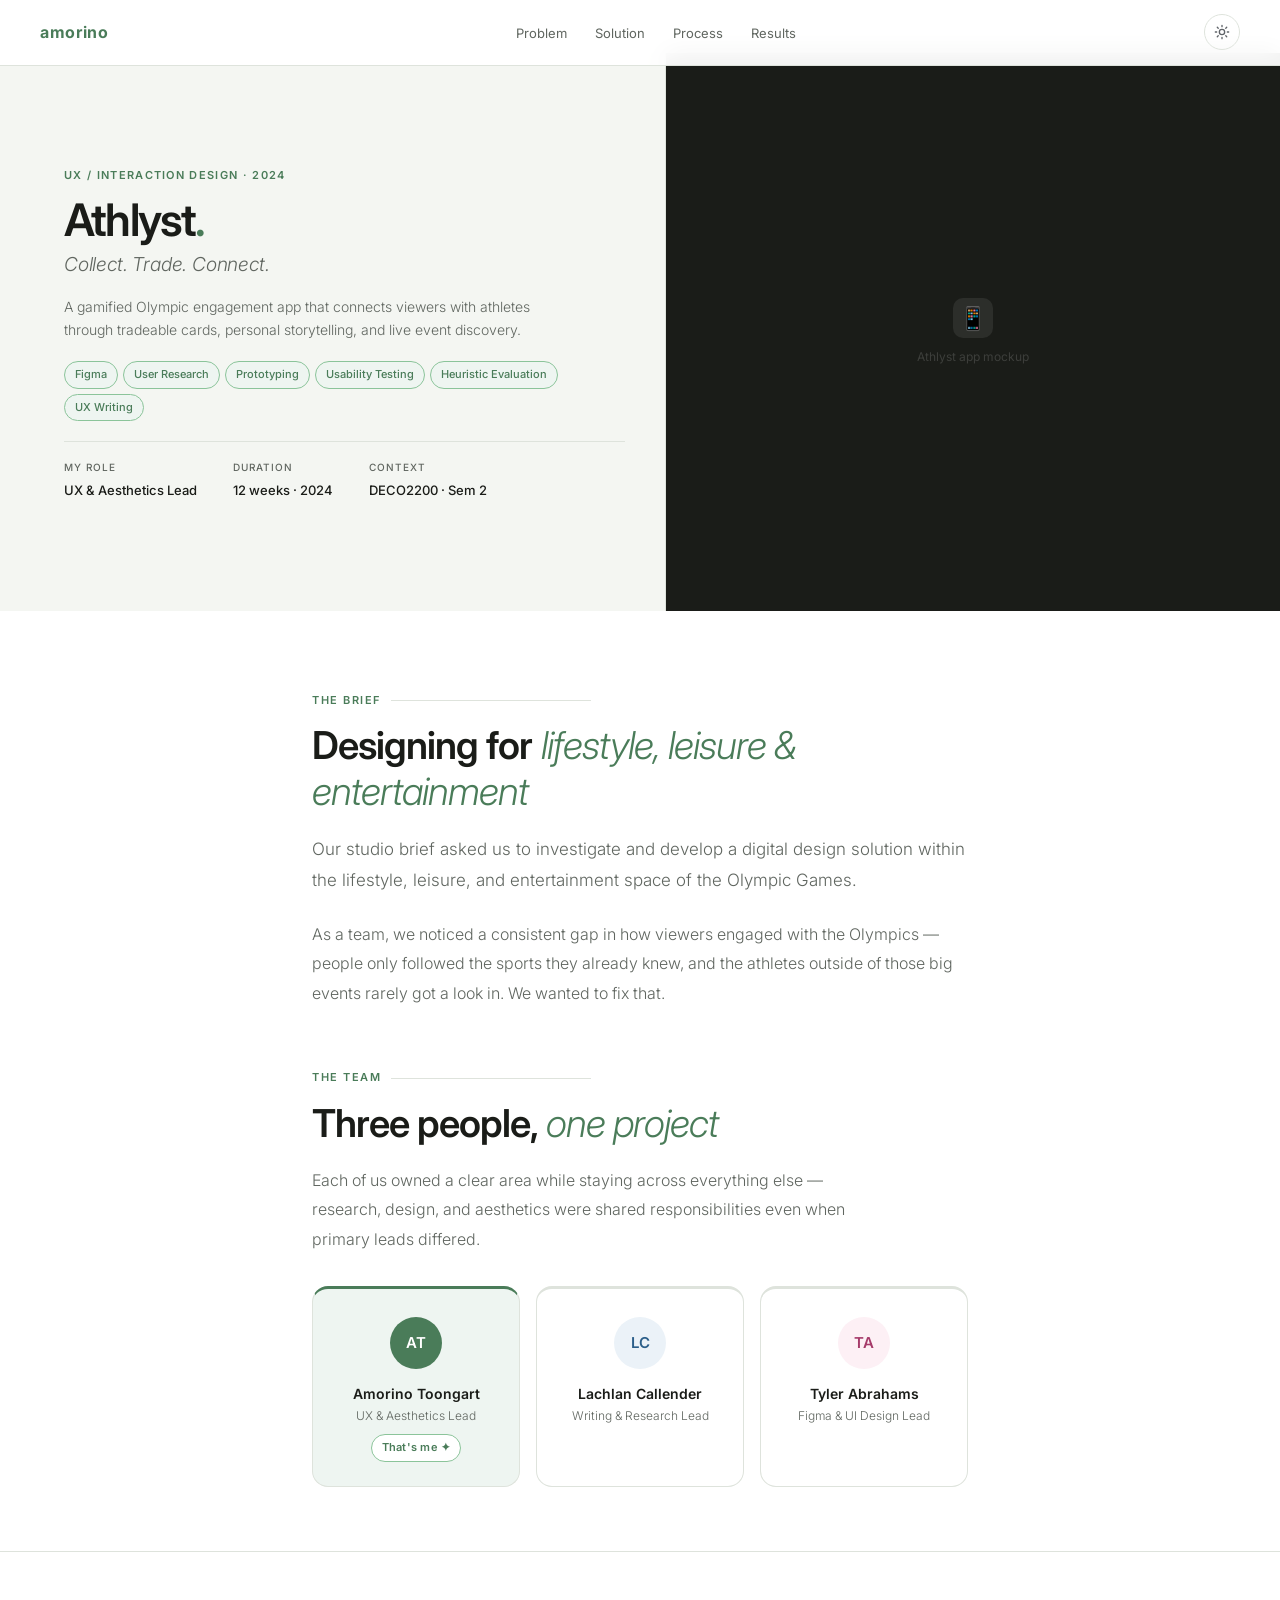
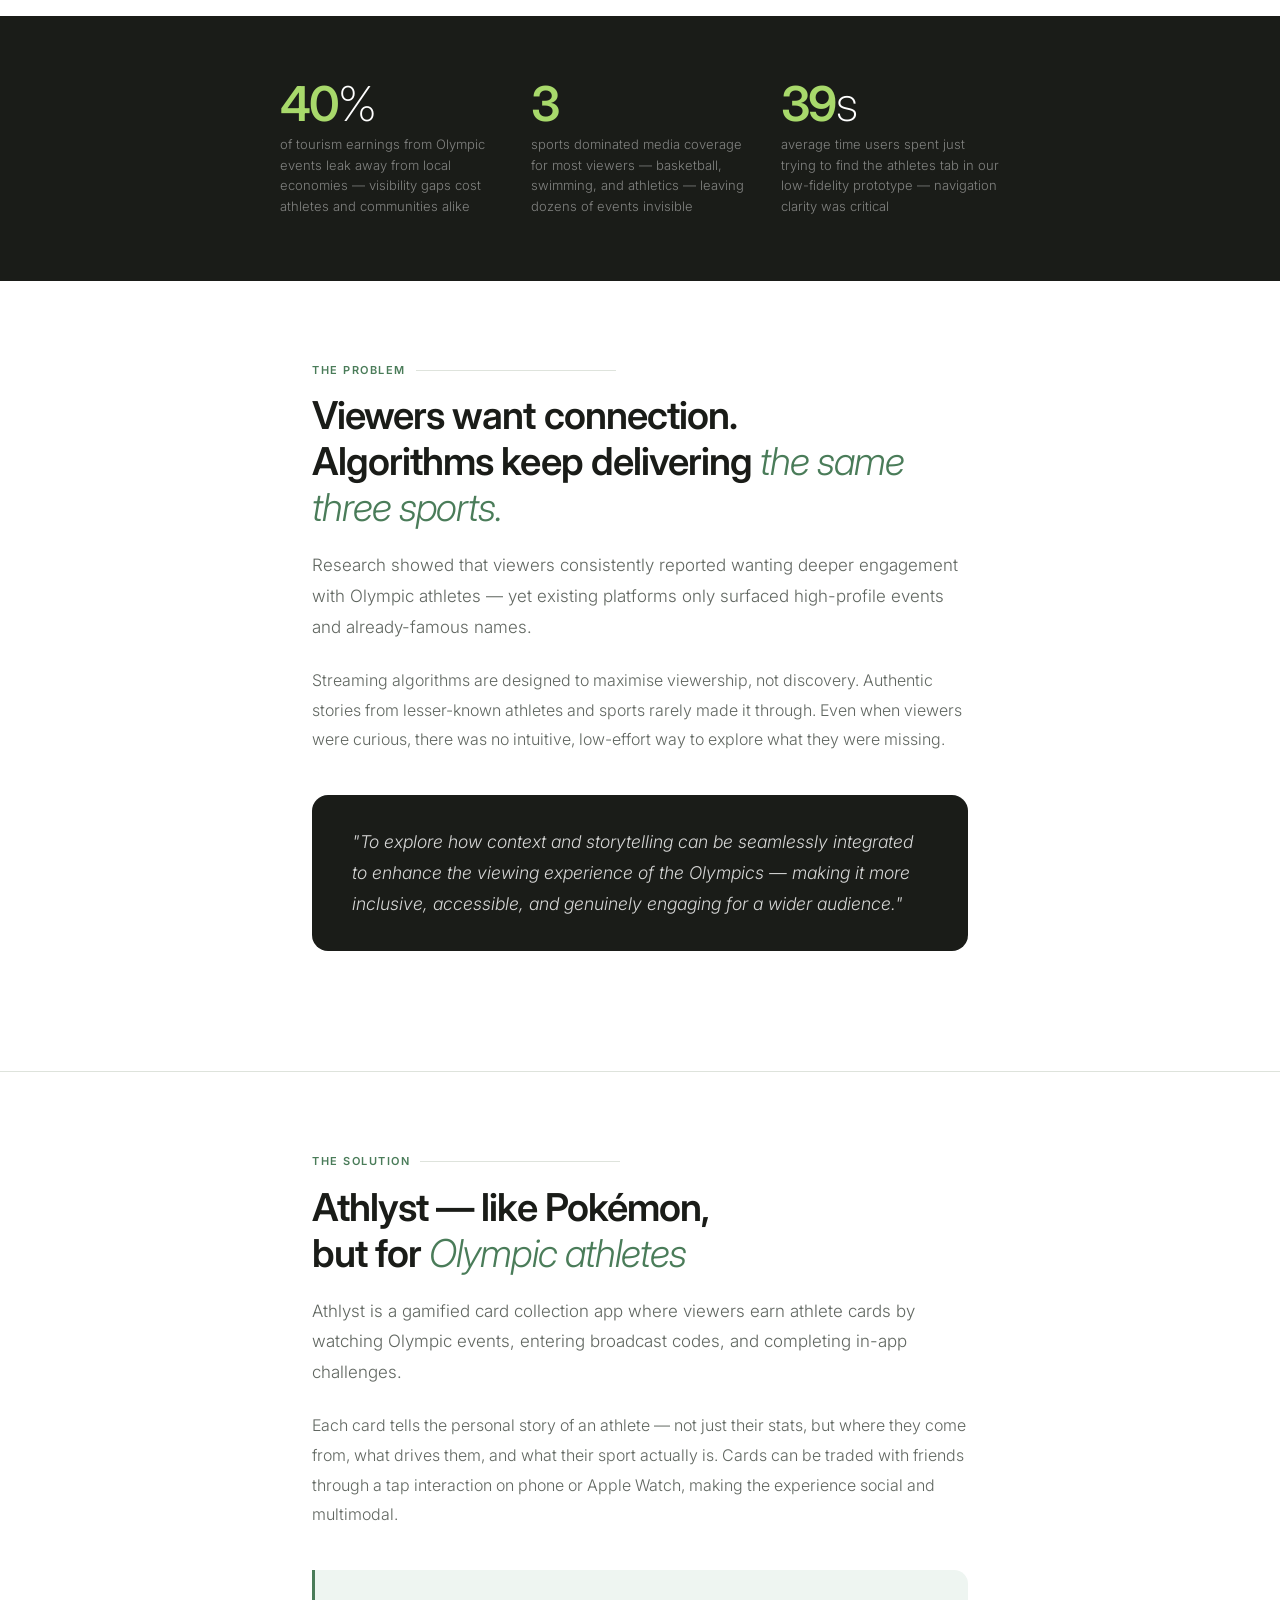
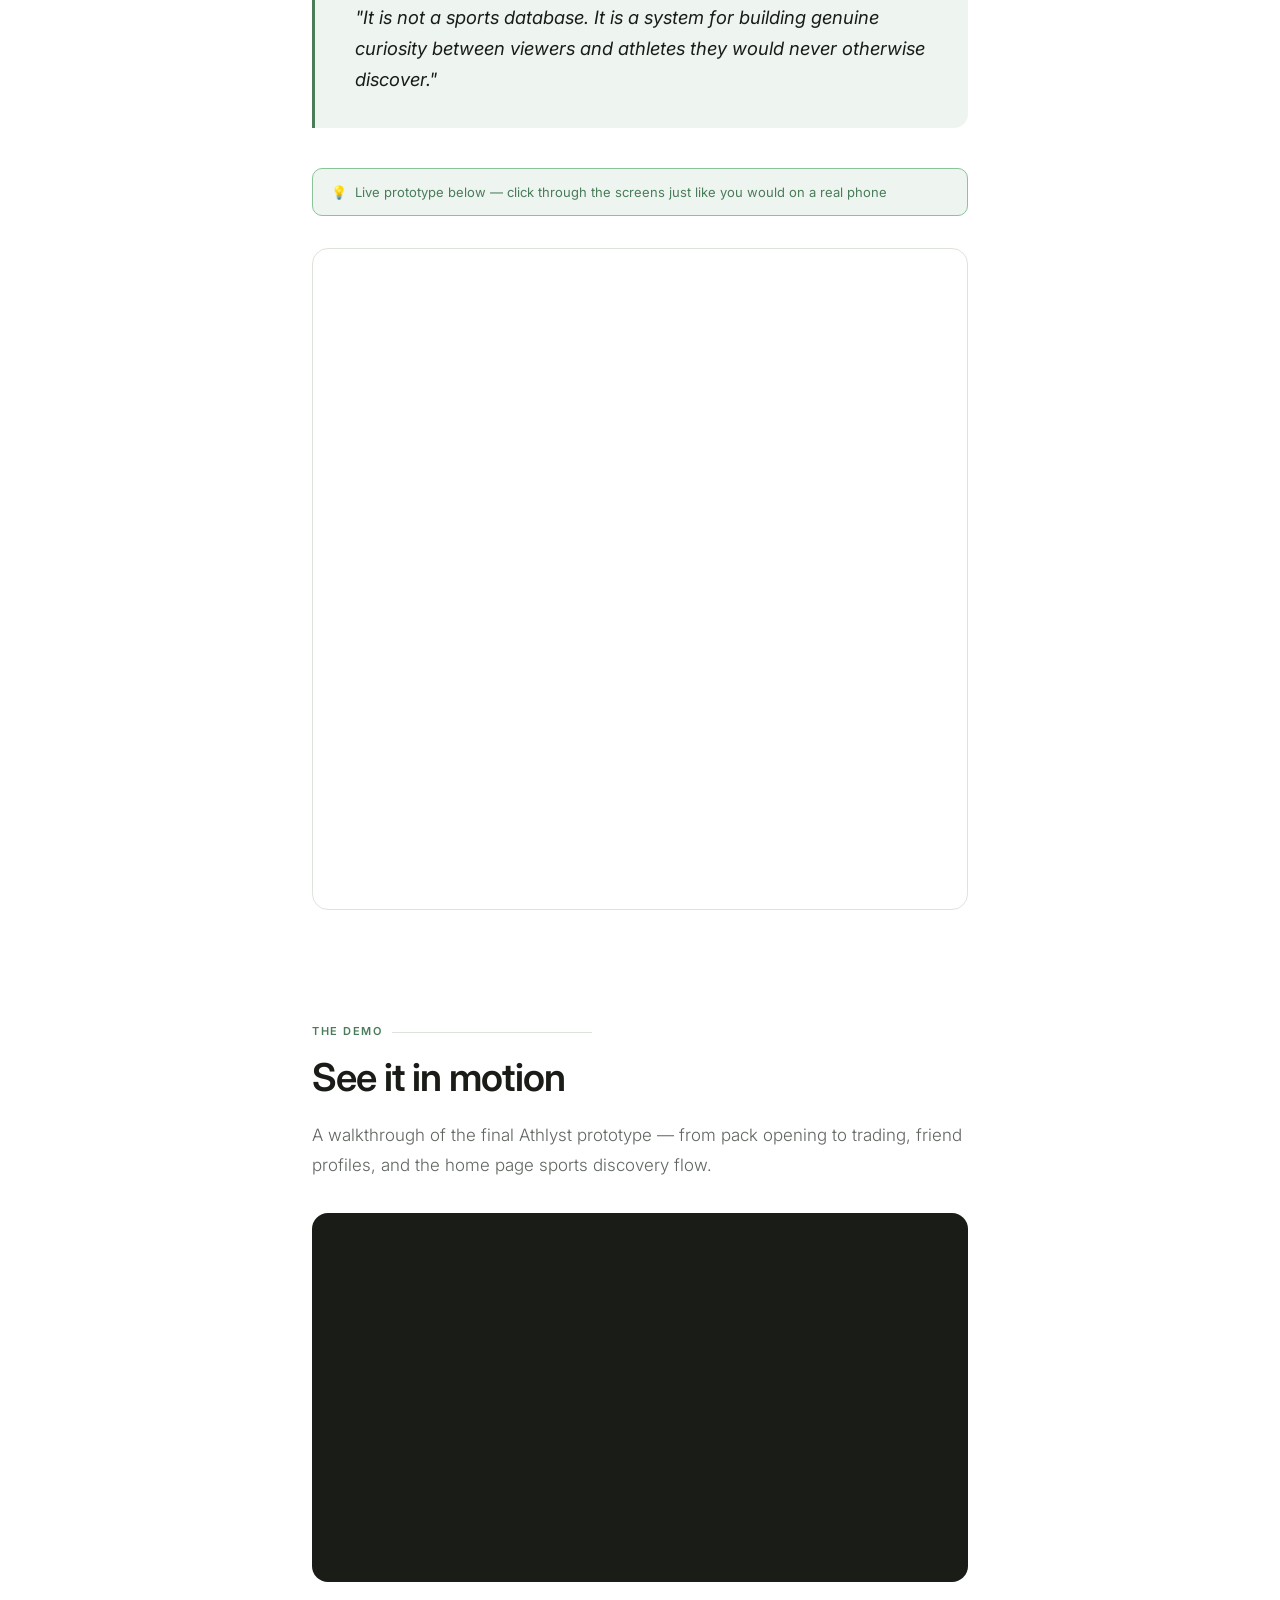
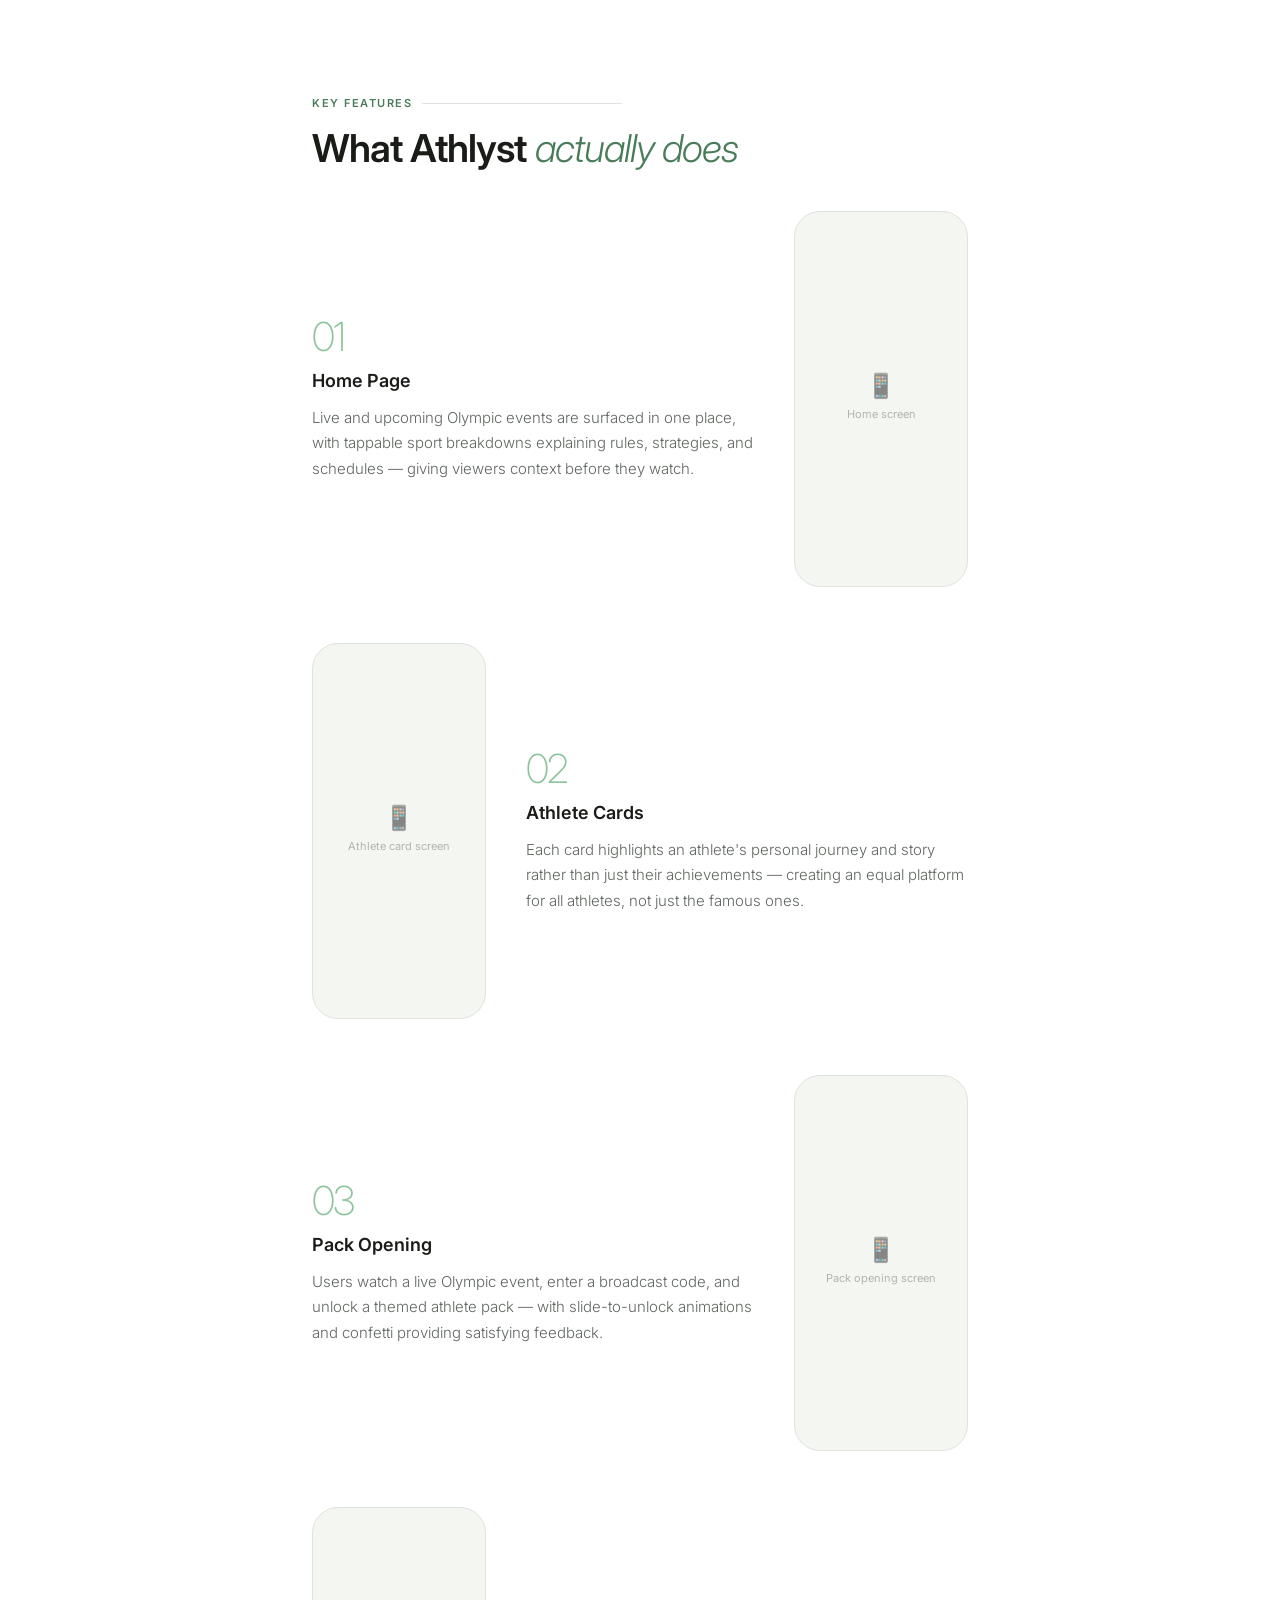
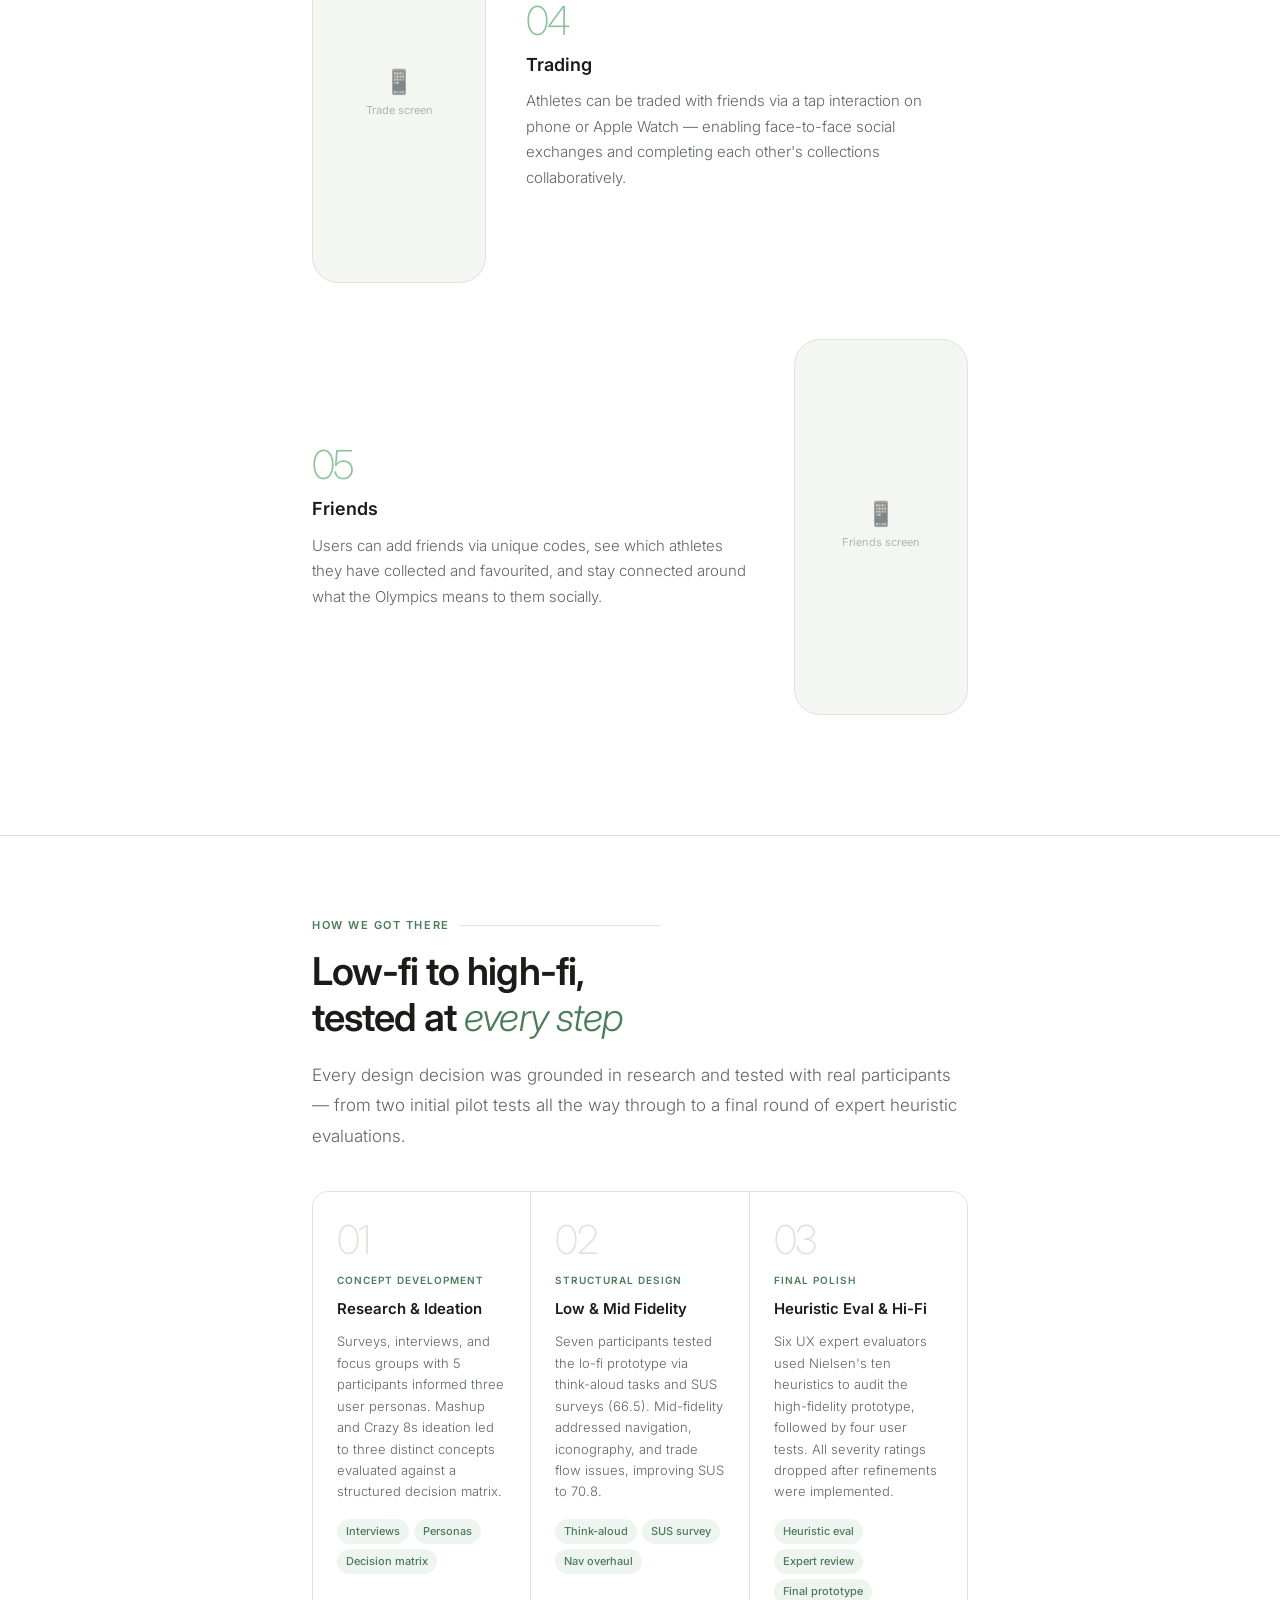
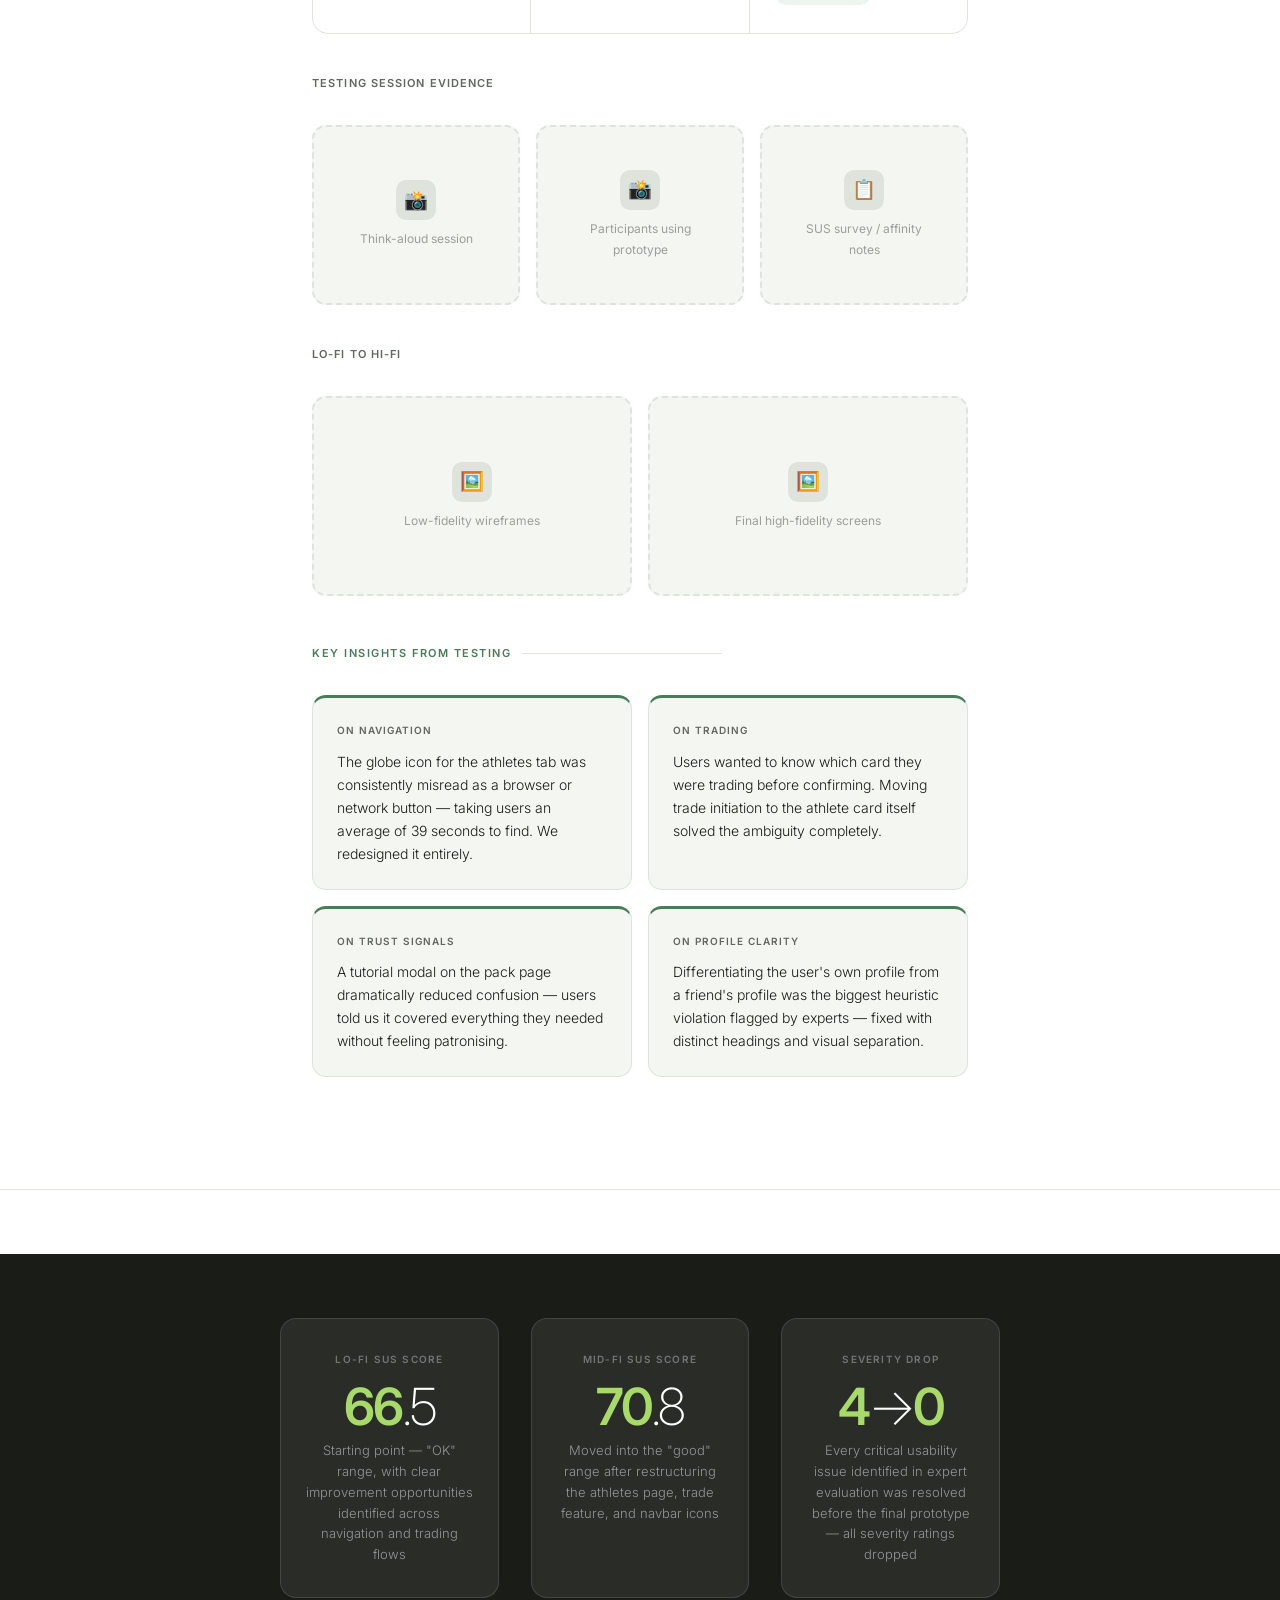
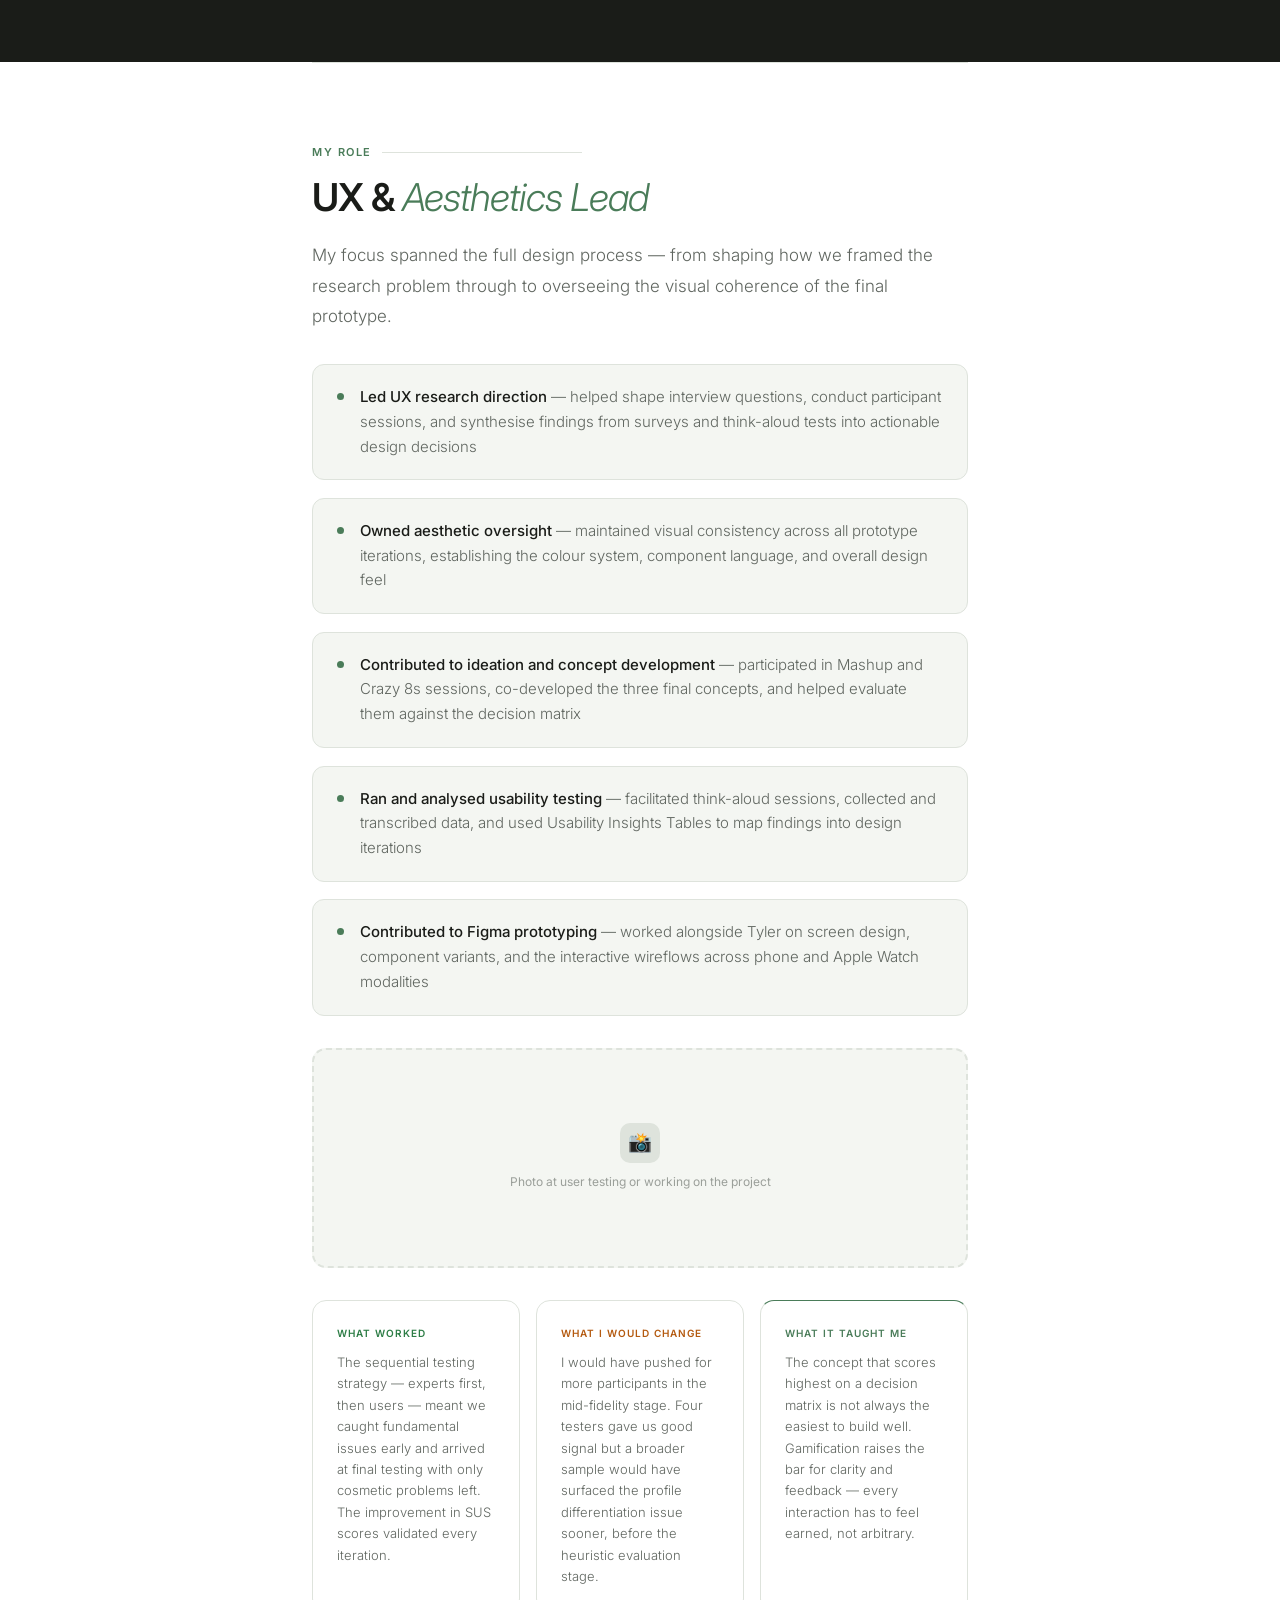
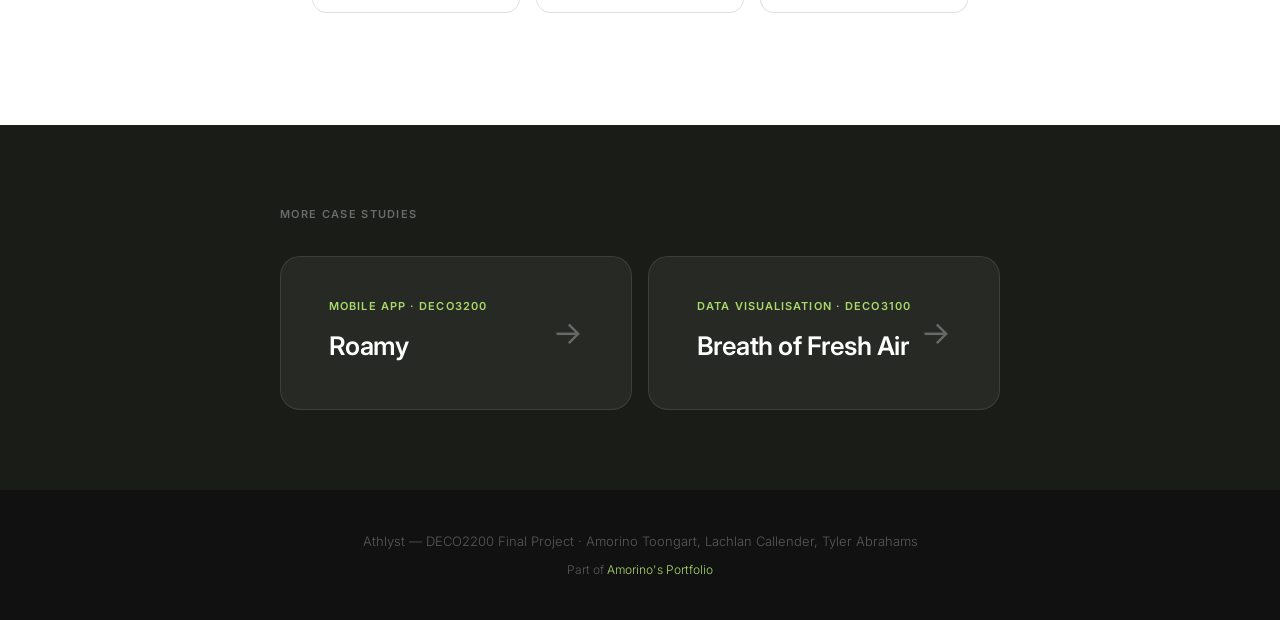
==== commit a2873ab2: "major changes" ====
--- a/casestudyathlyst.html
+++ b/casestudyathlyst.html
@@ -3,1208 +3,1281 @@
 <head>
 <meta charset="UTF-8">
 <meta name="viewport" content="width=device-width, initial-scale=1.0">
-<title>Roamy — Case Study</title>
+<title>Athlyst — Case Study · Amorino Toongart</title>
 <link rel="preconnect" href="https://fonts.googleapis.com">
 <link rel="preconnect" href="https://fonts.gstatic.com" crossorigin>
-<link href="https://fonts.googleapis.com/css2?family=Inter:wght@300;400;500;600&display=swap" rel="stylesheet">
+<link href="https://fonts.googleapis.com/css2?family=Inter:ital,wght@0,300;0,400;0,500;0,600;1,300;1,400&display=swap" rel="stylesheet">
+<script>
+  (function () {
+    if (localStorage.getItem('theme') !== 'dark') {
+      document.documentElement.setAttribute('data-theme', 'light');
+    }
+  })();
+</script>
 <style>
-  *, *::before, *::after { box-sizing: border-box; margin: 0; padding: 0; }
-
-  :root {
-    --roamy-purple: #8452A5;
-    --roamy-purple-light: #C9AADF;
-    --roamy-purple-faint: #F3EDF8;
-    --cream: #F7F4EE;
-    --ink: #1A1614;
-    --muted: #6B6560;
-    --border: #E4DFDA;
-    --sans: 'Inter', sans-serif;
-  }
-
-  html { scroll-behavior: smooth; }
-
-  body {
-    font-family: var(--sans);
-    background: var(--cream);
-    color: var(--ink);
-    font-size: 16px;
-    line-height: 1.7;
-    overflow-x: hidden;
-    hyphens: none;
-    -webkit-hyphens: none;
-    word-break: normal;
-    overflow-wrap: break-word;
-  }
-
-  /* NAV */
-  nav {
-    position: fixed;
-    top: 0; left: 0; right: 0;
-    z-index: 100;
-    padding: 1rem 3rem;
-    display: flex;
-    align-items: center;
-    justify-content: space-between;
-    background: rgba(247, 244, 238, 0.92);
-    backdrop-filter: blur(12px);
-    border-bottom: 1px solid var(--border);
-  }
-
-  .nav-back {
-    font-size: 13px;
-    color: var(--muted);
-    text-decoration: none;
-    display: flex;
-    align-items: center;
-    gap: 6px;
-    letter-spacing: 0.01em;
-    transition: color 0.2s;
-  }
-  .nav-back:hover { color: var(--roamy-purple); }
-
-  .nav-links {
-    display: flex;
-    gap: 2rem;
-    list-style: none;
-  }
-  .nav-links a {
-    font-size: 13px;
-    color: var(--muted);
-    text-decoration: none;
-    letter-spacing: 0.02em;
-    transition: color 0.2s;
-  }
-  .nav-links a:hover { color: var(--roamy-purple); }
-
-  /* HERO */
-  .hero {
-    min-height: 100vh;
-    display: grid;
-    grid-template-columns: 1fr 1fr;
-    padding-top: 4rem;
-    overflow: hidden;
-  }
-
-  .hero-left {
-    padding: 6rem 4rem 4rem 5rem;
-    display: flex;
-    flex-direction: column;
-    justify-content: center;
-  }
-
-  .tag {
-    display: inline-block;
-    font-size: 11px;
-    font-weight: 500;
-    letter-spacing: 0.1em;
-    text-transform: uppercase;
-    color: var(--roamy-purple);
-    background: var(--roamy-purple-faint);
-    padding: 5px 12px;
-    border-radius: 20px;
-    margin-bottom: 1.5rem;
-  }
-
-  .hero-title {
-    font-size: clamp(3rem, 5.5vw, 5rem);
-    font-weight: 600;
-    line-height: 1.05;
-    letter-spacing: -0.03em;
-    color: var(--ink);
-    margin-bottom: 1.5rem;
-  }
-
-  .hero-title em {
-    font-style: italic;
-    color: var(--roamy-purple);
-    font-weight: 300;
-  }
-
-  .hero-sub {
-    font-size: 17px;
-    color: var(--muted);
-    max-width: 440px;
-    line-height: 1.8;
-    margin-bottom: 3rem;
-    font-weight: 300;
-  }
-
-  .hero-meta {
-    display: flex;
-    gap: 3rem;
-    border-top: 1px solid var(--border);
-    padding-top: 2rem;
-  }
-
-  .meta-item { display: flex; flex-direction: column; gap: 4px; }
-  .meta-label { font-size: 10px; letter-spacing: 0.1em; text-transform: uppercase; color: var(--muted); font-weight: 500; }
-  .meta-value { font-size: 14px; font-weight: 500; color: var(--ink); }
-
-  .hero-right {
-    background: var(--roamy-purple);
-    position: relative;
-    display: flex;
-    align-items: center;
-    justify-content: center;
-    overflow: hidden;
-  }
-
-  .hero-bg-text {
-    position: absolute;
-    font-size: 22vw;
-    font-weight: 700;
-    color: rgba(255,255,255,0.05);
-    letter-spacing: -0.05em;
-    user-select: none;
-    white-space: nowrap;
-    transform: rotate(-15deg);
-  }
-
-  .hero-globe {
-    font-size: 9rem;
-    position: relative;
-    z-index: 1;
-    animation: float 4s ease-in-out infinite;
-  }
-
-  @keyframes float {
-    0%, 100% { transform: translateY(0); }
-    50% { transform: translateY(-16px); }
-  }
-
-  .hero-app-preview {
-    position: absolute;
-    bottom: 40px;
-    right: 40px;
-    width: 190px;
-    background: white;
-    border-radius: 20px;
-    padding: 14px;
-    box-shadow: 0 32px 80px rgba(0,0,0,0.3);
-    z-index: 2;
-  }
-
-  .app-bar { height: 6px; background: #f0f0f0; border-radius: 3px; margin-bottom: 10px; overflow: hidden; }
-  .app-bar-fill { height: 100%; background: var(--roamy-purple); border-radius: 3px; width: 60%; }
-
-  .app-card-mini {
-    background: var(--roamy-purple-faint);
-    border-radius: 10px;
-    padding: 8px 10px;
-    margin-bottom: 7px;
-  }
-  .app-card-mini-title { font-size: 10px; font-weight: 600; color: var(--roamy-purple); margin-bottom: 2px; }
-  .app-card-mini-sub { font-size: 9px; color: var(--muted); }
-
-  /* SHARED LAYOUT */
-  .section-wrap {
-    max-width: 1200px;
-    margin: 0 auto;
-    padding: 7rem 5rem;
-  }
-
-  .section-eyebrow {
-    font-size: 11px;
-    letter-spacing: 0.12em;
-    text-transform: uppercase;
-    color: var(--roamy-purple);
-    font-weight: 600;
-    margin-bottom: 0.75rem;
-  }
-
-  .section-heading {
-    font-size: clamp(2rem, 3.5vw, 3rem);
-    font-weight: 600;
-    line-height: 1.15;
-    letter-spacing: -0.025em;
-    margin-bottom: 1.5rem;
-  }
-
-  .section-heading em { font-style: italic; color: var(--roamy-purple); font-weight: 300; }
-
-  .body-text {
-    font-size: 16px;
-    color: var(--muted);
-    max-width: 640px;
-    line-height: 1.85;
-    font-weight: 300;
-  }
-
-  /* PROBLEM */
-  .problem-section {
-    background: var(--ink);
-    color: white;
-    position: relative;
-    overflow: hidden;
-  }
-
-  .problem-section::before {
-    content: '';
-    position: absolute;
-    top: -100px; right: -100px;
-    width: 500px; height: 500px;
-    background: radial-gradient(circle, rgba(132, 82, 165, 0.25) 0%, transparent 70%);
-    pointer-events: none;
-  }
-
-  .problem-section .section-heading { color: white; }
-  .problem-section .body-text { color: rgba(255,255,255,0.6); }
-  .problem-section .section-eyebrow { color: var(--roamy-purple-light); }
-
-  .stats-row {
-    display: grid;
-    grid-template-columns: repeat(3, 1fr);
-    gap: 1.5rem;
-    margin-top: 4rem;
-  }
-
-  .stat-card {
-    background: rgba(255,255,255,0.06);
-    border: 1px solid rgba(255,255,255,0.1);
-    border-radius: 18px;
-    padding: 2rem;
-    transition: transform 0.3s, background 0.3s;
-  }
-  .stat-card:hover { transform: translateY(-4px); background: rgba(255,255,255,0.1); }
-
-  .stat-number {
-    font-size: 3.5rem;
-    font-weight: 300;
-    line-height: 1;
-    color: white;
-    margin-bottom: 0.5rem;
-    letter-spacing: -0.03em;
-  }
-  .stat-number span { color: var(--roamy-purple-light); font-weight: 600; }
-
-  .stat-desc { font-size: 13px; color: rgba(255,255,255,0.5); line-height: 1.6; font-weight: 300; }
-
-  .problem-statement {
-    margin-top: 4rem;
-    padding: 2.5rem 3rem;
-    background: rgba(132, 82, 165, 0.15);
-    border: 1px solid rgba(132, 82, 165, 0.35);
-    border-left: 4px solid var(--roamy-purple-light);
-    border-radius: 16px;
-    max-width: 800px;
-  }
-
-  .problem-statement p {
-    font-size: 1.15rem;
-    line-height: 1.75;
-    color: rgba(255,255,255,0.85);
-    font-weight: 300;
-    font-style: italic;
-  }
-
-  /* SOLUTION */
-  .solution-grid {
-    display: grid;
-    grid-template-columns: 1fr 1fr;
-    gap: 5rem;
-    align-items: center;
-    margin-top: 4rem;
-  }
-
-  .solution-values { display: flex; flex-direction: column; gap: 1rem; margin-top: 2rem; }
-
-  .value-item {
-    display: flex;
-    align-items: flex-start;
-    gap: 1rem;
-    padding: 1.2rem 1.5rem;
-    background: var(--cream);
-    border: 1px solid var(--border);
-    border-radius: 14px;
-    transition: border-color 0.2s, transform 0.2s;
-  }
-  .value-item:hover { border-color: var(--roamy-purple-light); transform: translateX(4px); }
-
-  .value-icon {
-    width: 36px; height: 36px;
-    background: var(--roamy-purple-faint);
-    border-radius: 10px;
-    display: flex; align-items: center; justify-content: center;
-    font-size: 1rem;
-    flex-shrink: 0;
-    margin-top: 2px;
-  }
-
-  .value-title { font-weight: 500; font-size: 14px; margin-bottom: 2px; color: var(--ink); }
-  .value-desc { font-size: 13px; color: var(--muted); line-height: 1.5; }
-
-  /* PHONE MOCKUP */
-  .phone-frame {
-    background: var(--ink);
-    border-radius: 40px;
-    padding: 12px;
-    box-shadow: 0 40px 80px rgba(0,0,0,0.18);
-    max-width: 270px;
-    margin: 0 auto;
-  }
-
-  .phone-screen {
-    background: white;
-    border-radius: 30px;
-    overflow: hidden;
-    aspect-ratio: 9/19.5;
-    position: relative;
-  }
-
-  .phone-status {
-    background: var(--roamy-purple);
-    padding: 10px 16px 8px;
-    display: flex;
-    justify-content: space-between;
-    align-items: center;
-  }
-
-  .phone-status-text { font-size: 9px; color: rgba(255,255,255,0.7); font-weight: 500; }
-  .phone-body { padding: 12px; }
-  .phone-search { background: #f5f5f5; border-radius: 20px; padding: 7px 12px; font-size: 10px; color: #aaa; margin-bottom: 12px; }
-  .phone-section-label { font-size: 9px; font-weight: 600; color: #333; margin-bottom: 8px; }
-  .phone-card-row { display: flex; gap: 8px; margin-bottom: 12px; }
-  .phone-card { flex: 1; border-radius: 12px; overflow: hidden; }
-  .phone-card-img { height: 54px; border-radius: 10px; margin-bottom: 4px; display: flex; align-items: center; justify-content: center; font-size: 1.4rem; }
-  .phone-card-title { font-size: 8px; font-weight: 600; color: #333; }
-  .phone-card-sub { font-size: 7px; color: #888; }
-  .badge-roamy { display: inline-flex; align-items: center; gap: 3px; background: rgba(132,82,165,0.1); color: var(--roamy-purple); font-size: 7px; padding: 2px 6px; border-radius: 10px; font-weight: 600; }
-
-  /* VIDEO SECTION */
-  .video-section {
-    background: white;
-    padding: 7rem 5rem;
-  }
-
-  .video-inner { max-width: 1200px; margin: 0 auto; }
-
-  .video-wrap {
-    margin-top: 3rem;
-    border-radius: 20px;
-    overflow: hidden;
-    position: relative;
-    padding-bottom: 56.25%;
-    height: 0;
-    background: var(--ink);
-    /* REPLACE the src below with your Vimeo embed URL */
-    /* Get it from: Vimeo video > Share > Embed > copy the src from the iframe code */
-  }
-
-  .video-wrap iframe {
-    position: absolute;
-    top: 0; left: 0;
-    width: 100%; height: 100%;
-    border: none;
-  }
-
-  .video-placeholder {
-    position: absolute;
-    top: 0; left: 0; right: 0; bottom: 0;
-    display: flex;
-    flex-direction: column;
-    align-items: center;
-    justify-content: center;
-    gap: 1rem;
-    color: rgba(255,255,255,0.4);
-    font-size: 14px;
-    font-weight: 300;
-  }
-
-  .play-icon {
-    width: 70px; height: 70px;
-    background: rgba(255,255,255,0.1);
-    border-radius: 50%;
-    display: flex; align-items: center; justify-content: center;
-    font-size: 1.8rem;
-  }
-
-  /* FIGMA SECTION */
-  .figma-section {
-    background: var(--cream);
-    padding: 7rem 5rem;
-  }
-
-  .figma-inner { max-width: 1200px; margin: 0 auto; }
-
-  .figma-note {
-    display: flex;
-    align-items: center;
-    gap: 10px;
-    background: var(--roamy-purple-faint);
-    border: 1px solid var(--roamy-purple-light);
-    border-radius: 12px;
-    padding: 0.85rem 1.25rem;
-    margin-top: 1.5rem;
-    margin-bottom: 2rem;
-    font-size: 13px;
-    color: var(--roamy-purple);
-    max-width: 560px;
-    font-weight: 400;
-  }
-
-  .figma-wrap {
-    margin-top: 2rem;
-    border-radius: 20px;
-    overflow: hidden;
-    border: 1px solid var(--border);
-    position: relative;
-    /* 
-      REPLACE the src with your Figma embed URL
-      In Figma: Share > Get embed link > copy the URL
-      Paste it as the src on the iframe below
-    */
-  }
-
-  .figma-wrap iframe {
-    width: 100%;
-    height: 700px;
-    border: none;
-    display: block;
-  }
-
-  /* PROCESS */
-  .process-section {
-    background: white;
-    padding: 7rem 5rem;
-  }
-
-  .process-inner { max-width: 1200px; margin: 0 auto; }
-
-  .process-steps {
-    display: grid;
-    grid-template-columns: repeat(3, 1fr);
-    gap: 2rem;
-    margin-top: 4rem;
-  }
-
-  .process-step {
-    padding: 2rem;
-    border: 1px solid var(--border);
-    border-radius: 20px;
-    background: var(--cream);
-    transition: transform 0.3s, box-shadow 0.3s;
-  }
-  .process-step:hover { transform: translateY(-6px); box-shadow: 0 20px 60px rgba(0,0,0,0.07); }
-
-  .step-number { font-size: 3.5rem; font-weight: 200; color: var(--border); line-height: 1; margin-bottom: 1rem; letter-spacing: -0.04em; }
-  .step-phase { font-size: 11px; font-weight: 600; letter-spacing: 0.1em; text-transform: uppercase; color: var(--roamy-purple); margin-bottom: 0.5rem; }
-  .step-title { font-size: 17px; font-weight: 600; margin-bottom: 0.75rem; color: var(--ink); }
-  .step-desc { font-size: 14px; color: var(--muted); line-height: 1.7; font-weight: 300; }
-
-  .step-findings { margin-top: 1.5rem; display: flex; flex-wrap: wrap; gap: 6px; }
-  .finding-tag { font-size: 11px; color: var(--roamy-purple); background: var(--roamy-purple-faint); padding: 4px 10px; border-radius: 20px; font-weight: 500; }
-
-  /* INSIGHTS */
-  .insights-row {
-    display: grid;
-    grid-template-columns: repeat(2, 1fr);
-    gap: 1.5rem;
-    margin-top: 4rem;
-  }
-
-  .insight-card {
-    padding: 2rem;
-    border-radius: 20px;
-    border: 1px solid var(--border);
-    background: var(--cream);
-    position: relative;
-    overflow: hidden;
-  }
-
-  .insight-card::before {
-    content: '';
-    position: absolute;
-    top: 0; left: 0; right: 0;
-    height: 3px;
-    background: var(--roamy-purple);
-  }
-
-  .insight-label { font-size: 11px; letter-spacing: 0.08em; text-transform: uppercase; color: var(--muted); margin-bottom: 0.75rem; font-weight: 600; }
-  .insight-text { font-size: 15px; color: var(--ink); line-height: 1.7; font-weight: 300; }
-
-  /* FEATURES */
-  .features-grid {
-    display: grid;
-    grid-template-columns: repeat(3, 1fr);
-    gap: 1rem;
-    margin-top: 4rem;
-  }
-
-  .feature-card {
-    padding: 1.75rem;
-    background: var(--cream);
-    border: 1px solid var(--border);
-    border-radius: 18px;
-    transition: background 0.2s, border-color 0.2s, transform 0.2s;
-  }
-  .feature-card:hover { background: white; border-color: var(--roamy-purple-light); transform: translateY(-3px); }
-
-  .feature-num { font-size: 1.8rem; font-weight: 200; color: var(--roamy-purple-light); line-height: 1; margin-bottom: 0.75rem; letter-spacing: -0.03em; }
-  .feature-name { font-weight: 600; font-size: 15px; color: var(--ink); margin-bottom: 0.5rem; }
-  .feature-desc { font-size: 13px; color: var(--muted); line-height: 1.65; font-weight: 300; }
-
-  /* RESULTS */
-  .results-section {
-    background: var(--roamy-purple);
-    padding: 7rem 5rem;
-    color: white;
-  }
-
-  .results-inner { max-width: 1200px; margin: 0 auto; }
-  .results-section .section-heading { color: white; }
-  .results-section .section-eyebrow { color: var(--roamy-purple-light); }
-
-  .results-grid {
-    display: grid;
-    grid-template-columns: repeat(3, 1fr);
-    gap: 1.5rem;
-    margin-top: 4rem;
-  }
-
-  .result-card {
-    background: rgba(255,255,255,0.1);
-    border: 1px solid rgba(255,255,255,0.2);
-    border-radius: 20px;
-    padding: 2.5rem 2rem;
-    text-align: center;
-    transition: background 0.3s, transform 0.3s;
-  }
-  .result-card:hover { background: rgba(255,255,255,0.18); transform: scale(1.02); }
-
-  .result-number { font-size: 3.8rem; font-weight: 200; line-height: 1; color: white; margin-bottom: 0.5rem; letter-spacing: -0.04em; }
-  .result-desc { font-size: 14px; color: rgba(255,255,255,0.65); line-height: 1.65; font-weight: 300; }
-
-  /* RECOGNITION */
-  .recognition-section {
-    background: var(--ink);
-    padding: 7rem 5rem;
-    color: white;
-    position: relative;
-    overflow: hidden;
-  }
-
-  .recognition-section::before {
-    content: '';
-    position: absolute;
-    bottom: -150px; left: -150px;
-    width: 500px; height: 500px;
-    background: radial-gradient(circle, rgba(132,82,165,0.2) 0%, transparent 70%);
-    pointer-events: none;
-  }
-
-  .recognition-inner { max-width: 1200px; margin: 0 auto; }
-  .recognition-section .section-heading { color: white; }
-  .recognition-section .section-eyebrow { color: var(--roamy-purple-light); }
-
-  .recognition-intro {
-    font-size: 17px;
-    color: rgba(255,255,255,0.6);
-    max-width: 680px;
-    line-height: 1.85;
-    font-weight: 300;
-    margin-bottom: 4rem;
-  }
-
-  .recognition-cards {
-    display: grid;
-    grid-template-columns: repeat(3, 1fr);
-    gap: 1.5rem;
-    margin-bottom: 4rem;
-  }
-
-  .recognition-card {
-    background: rgba(255,255,255,0.06);
-    border: 1px solid rgba(255,255,255,0.1);
-    border-radius: 20px;
-    padding: 2.5rem 2rem;
-    text-align: center;
-    transition: background 0.3s, transform 0.3s, border-color 0.3s;
-    position: relative;
-    overflow: hidden;
-  }
-
-  .recognition-card:hover {
-    background: rgba(255,255,255,0.1);
-    border-color: var(--roamy-purple-light);
-    transform: translateY(-6px);
-  }
-
-  .recognition-icon {
-    font-size: 3rem;
-    margin-bottom: 1.25rem;
-    display: block;
-  }
-
-  .recognition-title {
-    font-size: 16px;
-    font-weight: 600;
-    color: white;
-    margin-bottom: 0.5rem;
-  }
-
-  .recognition-body {
-    font-size: 13px;
-    color: rgba(255,255,255,0.5);
-    line-height: 1.65;
-    font-weight: 300;
-  }
-
-  .recognition-accent {
-    position: absolute;
-    top: 0; left: 0; right: 0;
-    height: 3px;
-  }
-
-  .recognition-quote {
-    padding: 3rem;
-    background: rgba(132,82,165,0.15);
-    border: 1px solid rgba(132,82,165,0.3);
-    border-left: 4px solid var(--roamy-purple-light);
-    border-radius: 16px;
-    max-width: 800px;
-  }
-
-  .recognition-quote p {
-    font-size: 1.15rem;
-    line-height: 1.75;
-    color: rgba(255,255,255,0.85);
-    font-weight: 300;
-    font-style: italic;
-  }
-
-  /* MY ROLE */
-  .role-section { background: var(--cream); padding: 7rem 5rem; }
-  .role-inner { max-width: 1200px; margin: 0 auto; }
-
-  .role-grid {
-    display: grid;
-    grid-template-columns: 1fr 1fr;
-    gap: 5rem;
-    align-items: start;
-    margin-top: 4rem;
-  }
-
-  .role-contributions { display: flex; flex-direction: column; gap: 1rem; }
-
-  .contribution { display: flex; align-items: flex-start; gap: 1rem; }
-  .contribution-dot { width: 7px; height: 7px; border-radius: 50%; background: var(--roamy-purple); flex-shrink: 0; margin-top: 9px; }
-  .contribution p { font-size: 15px; color: var(--muted); line-height: 1.7; font-weight: 300; }
-  .contribution strong { color: var(--ink); font-weight: 500; }
-
-  .reflection-cards { display: flex; flex-direction: column; gap: 1rem; }
-
-  .reflection-card {
-    padding: 1.5rem;
-    border-radius: 16px;
-    border: 1px solid var(--border);
-    background: white;
-  }
-
-  .reflection-label { font-size: 10px; letter-spacing: 0.1em; text-transform: uppercase; font-weight: 600; margin-bottom: 0.5rem; }
-  .reflection-label.worked { color: #2D7D46; }
-  .reflection-label.improve { color: #B45A10; }
-  .reflection-label.learned { color: var(--roamy-purple); }
-  .reflection-text { font-size: 14px; color: var(--muted); line-height: 1.7; font-weight: 300; }
-
-  /* FOOTER */
-  footer {
-    background: #111;
-    color: rgba(255,255,255,0.35);
-    text-align: center;
-    padding: 3rem;
-    font-size: 13px;
-    font-weight: 300;
-  }
-  footer a { color: var(--roamy-purple-light); text-decoration: none; }
-
-  /* REVEAL */
-  .reveal {
-    opacity: 0;
-    transform: translateY(28px);
-    transition: opacity 0.65s ease, transform 0.65s ease;
-  }
-  .reveal.visible { opacity: 1; transform: translateY(0); }
+*, *::before, *::after { box-sizing: border-box; margin: 0; padding: 0; }
+
+:root {
+  --green: #4A7C59;
+  --green-light: #8BC49A;
+  --green-faint: #EEF5F1;
+  --lime: #A8D96B;
+  --cream: #F4F6F2;
+  --ink: #1A1C18;
+  --muted: #606660;
+  --border: #DEE3DC;
+  --white: #fff;
+  --f: 'Inter', sans-serif;
+  --col: 720px;
+}
+
+html { scroll-behavior: smooth; }
+
+body {
+  font-family: var(--f);
+  background: var(--white);
+  color: var(--ink);
+  font-size: 17px;
+  line-height: 1.75;
+  overflow-x: hidden;
+  hyphens: none;
+  -webkit-hyphens: none;
+}
+
+/* NAV */
+nav {
+  position: fixed;
+  top: 0; left: 0; right: 0;
+  z-index: 100;
+  padding: 0.9rem 2.5rem;
+  display: flex;
+  align-items: center;
+  justify-content: space-between;
+  background: rgba(255,255,255,0.94);
+  backdrop-filter: blur(12px);
+  border-bottom: 1px solid var(--border);
+}
+
+.nav__logo {
+  font-size: 1rem;
+  font-weight: 700;
+  letter-spacing: 0.04em;
+  color: var(--green);
+  text-decoration: none;
+  transition: letter-spacing 0.3s ease;
+}
+.nav__logo:hover { letter-spacing: 0.12em; }
+
+.nav-links { display: flex; gap: 1.75rem; list-style: none; }
+.nav-links a {
+  font-size: 13px;
+  color: var(--muted);
+  text-decoration: none;
+  transition: color 0.2s;
+  font-weight: 400;
+}
+.nav-links a:hover { color: var(--green); }
+
+.theme-toggle {
+  width: 2.25rem;
+  height: 2.25rem;
+  border-radius: 50%;
+  border: 1px solid var(--border);
+  background: transparent;
+  cursor: pointer;
+  display: flex;
+  align-items: center;
+  justify-content: center;
+  transition: background 0.2s, border-color 0.2s;
+  padding: 0;
+}
+.theme-toggle:hover { background: var(--green-faint); border-color: var(--green-light); }
+.theme-toggle svg { display: block; }
+
+/* HERO — reduced height */
+.hero {
+  height: 62vh;
+  min-height: 400px;
+  max-height: 580px;
+  display: grid;
+  grid-template-columns: 52% 48%;
+  margin-top: 53px;
+  overflow: hidden;
+}
+
+.hero-left {
+  padding: 2.25rem 2.5rem 2rem 5vw;
+  display: flex;
+  flex-direction: column;
+  justify-content: center;
+  background: var(--cream);
+  border-right: 1px solid var(--border);
+}
+
+.eyebrow {
+  font-size: 11px;
+  font-weight: 600;
+  letter-spacing: 0.12em;
+  text-transform: uppercase;
+  color: var(--green);
+  margin-bottom: 0.75rem;
+}
+
+.hero-logo-row {
+  display: flex;
+  align-items: center;
+  gap: 0.85rem;
+  margin-bottom: 0.35rem;
+}
+
+.hero-wordmark {
+  font-size: clamp(2.2rem, 3.5vw, 3.2rem);
+  font-weight: 600;
+  letter-spacing: -0.04em;
+  color: var(--ink);
+  line-height: 1;
+}
+
+.hero-wordmark em { color: var(--green); font-style: normal; }
+
+.hero-tagline {
+  font-size: clamp(1rem, 1.6vw, 1.2rem);
+  font-weight: 300;
+  color: var(--muted);
+  font-style: italic;
+  margin-bottom: 0.85rem;
+  letter-spacing: -0.01em;
+}
+
+.hero-sub {
+  font-size: 14px;
+  color: var(--muted);
+  line-height: 1.65;
+  margin-bottom: 1.25rem;
+  font-weight: 300;
+  max-width: 480px;
+}
+
+.tool-row {
+  display: flex;
+  flex-wrap: wrap;
+  gap: 5px;
+  margin-bottom: 1.25rem;
+}
+
+.chip {
+  font-size: 11px;
+  font-weight: 500;
+  color: var(--ink);
+  background: var(--white);
+  border: 1px solid var(--border);
+  padding: 3px 10px;
+  border-radius: 20px;
+}
+
+.chip.green { background: var(--green-faint); border-color: var(--green-light); color: var(--green); }
+
+.hero-meta {
+  display: flex;
+  gap: 0;
+  border-top: 1px solid var(--border);
+  padding-top: 1.1rem;
+  flex-wrap: wrap;
+}
+
+.meta-item { display: flex; flex-direction: column; gap: 2px; padding-right: 2.25rem; }
+.meta-label { font-size: 10px; letter-spacing: 0.1em; text-transform: uppercase; color: var(--muted); font-weight: 500; }
+.meta-value { font-size: 13px; font-weight: 500; color: var(--ink); }
+
+.hero-right {
+  overflow: hidden;
+  height: 100%;
+  background: var(--ink);
+  display: flex;
+  align-items: center;
+  justify-content: center;
+}
+
+.hero-right img {
+  width: 100%;
+  height: 100%;
+  object-fit: cover;
+  object-position: center;
+  display: block;
+}
+
+/* BODY LAYOUT */
+.body-wrap {
+  max-width: var(--col);
+  margin: 0 auto;
+  padding: 0 2rem;
+}
+
+/* SECTION BLOCK */
+.section-block {
+  padding: 5rem 0 0;
+}
+
+.section-block:last-of-type { padding-bottom: 5rem; }
+
+.section-label {
+  font-size: 11px;
+  font-weight: 600;
+  letter-spacing: 0.14em;
+  text-transform: uppercase;
+  color: var(--green);
+  margin-bottom: 0.75rem;
+  display: flex;
+  align-items: center;
+  gap: 10px;
+}
+
+.section-label::after {
+  content: '';
+  flex: 1;
+  height: 1px;
+  background: var(--border);
+  max-width: 200px;
+}
+
+h2 {
+  font-size: clamp(1.8rem, 3vw, 2.4rem);
+  font-weight: 600;
+  letter-spacing: -0.025em;
+  line-height: 1.2;
+  margin-bottom: 1.25rem;
+  color: var(--ink);
+}
+
+h2 em { font-style: italic; color: var(--green); font-weight: 300; }
+
+.lead {
+  font-size: 17px;
+  color: var(--muted);
+  line-height: 1.8;
+  font-weight: 300;
+  margin-bottom: 1.5rem;
+}
+
+.body-p {
+  font-size: 16px;
+  color: var(--muted);
+  line-height: 1.85;
+  font-weight: 300;
+  margin-bottom: 1.25rem;
+}
+
+/* PULL QUOTE */
+.pull-quote {
+  margin: 2.5rem 0;
+  padding: 2rem 2.5rem;
+  border-left: 3px solid var(--green);
+  background: var(--green-faint);
+  border-radius: 0 14px 14px 0;
+}
+
+.pull-quote p {
+  font-size: 1.15rem;
+  font-style: italic;
+  color: var(--ink);
+  line-height: 1.7;
+  font-weight: 400;
+}
+
+/* STAT STRIP */
+.stat-strip {
+  background: var(--ink);
+  padding: 4rem 5vw;
+  margin: 4rem 0 0;
+}
+
+.stat-strip-inner {
+  max-width: var(--col);
+  margin: 0 auto;
+  display: grid;
+  grid-template-columns: repeat(3, 1fr);
+  gap: 2rem;
+}
+
+.stat-item { display: flex; flex-direction: column; gap: 6px; }
+.stat-num {
+  font-size: 3rem;
+  font-weight: 200;
+  color: var(--white);
+  line-height: 1;
+  letter-spacing: -0.04em;
+}
+.stat-num span { color: var(--lime); font-weight: 600; }
+.stat-desc { font-size: 13px; color: rgba(255,255,255,0.45); line-height: 1.6; font-weight: 300; }
+
+/* PROBLEM BOX */
+.problem-box {
+  margin: 2.5rem 0;
+  padding: 2rem 2.5rem;
+  background: var(--ink);
+  border-radius: 16px;
+  color: white;
+}
+
+.problem-box p {
+  font-size: 1.1rem;
+  font-style: italic;
+  line-height: 1.75;
+  color: rgba(255,255,255,0.82);
+  font-weight: 300;
+}
+
+/* IMAGE PLACEHOLDER */
+.img-ph {
+  background: var(--cream);
+  border: 2px dashed var(--border);
+  border-radius: 14px;
+  display: flex;
+  flex-direction: column;
+  align-items: center;
+  justify-content: center;
+  gap: 8px;
+  color: var(--muted);
+  font-size: 13px;
+  text-align: center;
+  padding: 2rem;
+}
+
+.img-ph-icon {
+  width: 40px; height: 40px;
+  background: var(--border);
+  border-radius: 10px;
+  display: flex; align-items: center; justify-content: center;
+  font-size: 1.2rem;
+}
+
+.img-ph span { font-size: 12px; opacity: 0.6; }
+
+.img-2col {
+  display: grid;
+  grid-template-columns: 1fr 1fr;
+  gap: 1rem;
+  margin: 2rem 0;
+}
+
+.img-3col {
+  display: grid;
+  grid-template-columns: repeat(3, 1fr);
+  gap: 1rem;
+  margin: 2rem 0;
+}
+
+.img-full { margin: 2rem 0; }
+
+/* DIVIDER */
+hr.section-rule {
+  border: none;
+  border-top: 1px solid var(--border);
+  margin: 0;
+}
+
+/* VIDEO */
+.video-wrap {
+  position: relative;
+  padding-bottom: 56.25%;
+  height: 0;
+  overflow: hidden;
+  border-radius: 16px;
+  background: var(--ink);
+  margin: 2rem 0;
+}
+
+.video-wrap iframe {
+  position: absolute;
+  top: 0; left: 0;
+  width: 100%; height: 100%;
+  border: none;
+}
+
+/* FIGMA */
+.figma-note {
+  display: flex;
+  align-items: center;
+  gap: 8px;
+  background: var(--green-faint);
+  border: 1px solid var(--green-light);
+  border-radius: 10px;
+  padding: 0.75rem 1.1rem;
+  margin-bottom: 1rem;
+  font-size: 13px;
+  color: var(--green);
+}
+
+.figma-wrap {
+  border-radius: 16px;
+  overflow: hidden;
+  border: 1px solid var(--border);
+  margin: 2rem 0;
+}
+
+.figma-wrap iframe {
+  width: 100%;
+  height: 660px;
+  border: none;
+  display: block;
+}
+
+/* PROCESS TIMELINE */
+.timeline {
+  display: grid;
+  grid-template-columns: repeat(3, 1fr);
+  gap: 1px;
+  background: var(--border);
+  border: 1px solid var(--border);
+  border-radius: 16px;
+  overflow: hidden;
+  margin: 2.5rem 0;
+}
+
+.tl-step {
+  background: var(--white);
+  padding: 1.75rem 1.5rem;
+  transition: background 0.2s;
+}
+.tl-step:hover { background: var(--cream); }
+
+.tl-num {
+  font-size: 2.5rem;
+  font-weight: 200;
+  color: var(--border);
+  line-height: 1;
+  margin-bottom: 0.75rem;
+  letter-spacing: -0.04em;
+}
+
+.tl-phase {
+  font-size: 10px;
+  font-weight: 600;
+  letter-spacing: 0.1em;
+  text-transform: uppercase;
+  color: var(--green);
+  margin-bottom: 0.35rem;
+}
+
+.tl-title {
+  font-size: 15px;
+  font-weight: 600;
+  color: var(--ink);
+  margin-bottom: 0.6rem;
+}
+
+.tl-desc {
+  font-size: 13px;
+  color: var(--muted);
+  line-height: 1.65;
+  font-weight: 300;
+}
+
+.tl-tags {
+  display: flex;
+  flex-wrap: wrap;
+  gap: 5px;
+  margin-top: 1rem;
+}
+
+.tl-tag {
+  font-size: 11px;
+  color: var(--green);
+  background: var(--green-faint);
+  padding: 3px 9px;
+  border-radius: 20px;
+  font-weight: 500;
+}
+
+/* INSIGHT CARDS */
+.insight-grid {
+  display: grid;
+  grid-template-columns: 1fr 1fr;
+  gap: 1rem;
+  margin: 2rem 0;
+}
+
+.insight-card {
+  padding: 1.5rem;
+  border: 1px solid var(--border);
+  border-radius: 14px;
+  border-top: 3px solid var(--green);
+  background: var(--cream);
+}
+
+.insight-label {
+  font-size: 10px;
+  letter-spacing: 0.1em;
+  text-transform: uppercase;
+  color: var(--muted);
+  font-weight: 600;
+  margin-bottom: 0.6rem;
+}
+
+.insight-text {
+  font-size: 14px;
+  color: var(--ink);
+  line-height: 1.65;
+  font-weight: 300;
+}
+
+/* FEATURES */
+.feature-showcase {
+  display: flex;
+  flex-direction: column;
+  gap: 3.5rem;
+  margin: 2.5rem 0;
+}
+.feature-showcase-row {
+  display: flex;
+  gap: 2.5rem;
+  align-items: center;
+}
+.feature-showcase-row:nth-child(even) .feature-showcase-text { order: 2; }
+.feature-showcase-row:nth-child(even) .feature-showcase-mockup { order: 1; }
+.feature-showcase-text {
+  flex: 1;
+  display: flex;
+  flex-direction: column;
+  gap: 0.5rem;
+}
+.feature-showcase-mockup {
+  width: 174px;
+  height: 376px;
+  border-radius: 26px;
+  overflow: hidden;
+  background: var(--cream);
+  border: 1px solid var(--border);
+  display: flex;
+  align-items: center;
+  justify-content: center;
+  flex-shrink: 0;
+}
+.feature-showcase-mockup img {
+  width: 100%;
+  height: 100%;
+  object-fit: cover;
+  display: block;
+}
+.mockup-ph {
+  display: flex;
+  flex-direction: column;
+  align-items: center;
+  gap: 0.4rem;
+  color: var(--muted);
+  font-size: 11px;
+  opacity: 0.45;
+  text-align: center;
+  padding: 1rem;
+}
+.mockup-ph-icon { font-size: 24px; line-height: 1; }
+
+.feature-num { font-size: 2.5rem; font-weight: 200; color: var(--green-light); letter-spacing: -0.04em; line-height: 1; }
+.feature-name { font-size: 18px; font-weight: 600; color: var(--ink); }
+.feature-desc { font-size: 15px; color: var(--muted); line-height: 1.7; font-weight: 300; }
+
+/* SUS SCORES */
+.sus-strip {
+  background: var(--ink);
+  padding: 4rem 5vw;
+  margin: 4rem 0 0;
+}
+
+.sus-inner {
+  max-width: var(--col);
+  margin: 0 auto;
+  display: grid;
+  grid-template-columns: repeat(3, 1fr);
+  gap: 2rem;
+}
+
+.sus-card {
+  background: rgba(255,255,255,0.07);
+  border: 1px solid rgba(255,255,255,0.12);
+  border-radius: 16px;
+  padding: 2rem 1.5rem;
+  text-align: center;
+  transition: background 0.25s, transform 0.25s;
+}
+.sus-card:hover { background: rgba(255,255,255,0.12); transform: translateY(-4px); }
+
+.sus-label {
+  font-size: 10px;
+  font-weight: 600;
+  letter-spacing: 0.12em;
+  text-transform: uppercase;
+  color: rgba(255,255,255,0.35);
+  margin-bottom: 0.75rem;
+}
+
+.sus-score {
+  font-size: 3.2rem;
+  font-weight: 200;
+  line-height: 1;
+  color: white;
+  margin-bottom: 0.5rem;
+  letter-spacing: -0.04em;
+}
+
+.sus-score span { color: var(--lime); font-weight: 600; }
+.sus-desc { font-size: 13px; color: rgba(255,255,255,0.5); line-height: 1.6; font-weight: 300; }
+
+/* MY ROLE */
+.role-block {
+  padding: 5rem 0;
+  border-top: 1px solid var(--border);
+}
+
+.contribution-list {
+  display: flex;
+  flex-direction: column;
+  gap: 1.1rem;
+  margin: 2rem 0;
+}
+
+.contribution {
+  display: flex;
+  align-items: flex-start;
+  gap: 1rem;
+  padding: 1.25rem 1.5rem;
+  border: 1px solid var(--border);
+  border-radius: 12px;
+  background: var(--cream);
+  transition: border-color 0.2s, transform 0.2s;
+}
+
+.contribution:hover { border-color: var(--green-light); transform: translateX(4px); }
+
+.contribution-dot {
+  width: 7px; height: 7px;
+  border-radius: 50%;
+  background: var(--green);
+  flex-shrink: 0;
+  margin-top: 8px;
+}
+
+.contribution p { font-size: 15px; color: var(--muted); line-height: 1.65; font-weight: 300; }
+.contribution strong { color: var(--ink); font-weight: 500; }
+
+.reflection-grid {
+  display: grid;
+  grid-template-columns: repeat(3, 1fr);
+  gap: 1rem;
+  margin: 2rem 0;
+}
+
+.reflection-card {
+  padding: 1.5rem;
+  border: 1px solid var(--border);
+  border-radius: 14px;
+  background: var(--white);
+}
+
+.r-label {
+  font-size: 10px;
+  letter-spacing: 0.1em;
+  text-transform: uppercase;
+  font-weight: 600;
+  margin-bottom: 0.6rem;
+}
+
+.r-label.worked { color: #2D7D46; }
+.r-label.improve { color: #B45A10; }
+.r-label.learned { color: var(--green); }
+.r-text { font-size: 13px; color: var(--muted); line-height: 1.65; font-weight: 300; }
+
+/* TEAM */
+.team-section {
+  background: var(--cream);
+  padding: 5rem 5vw;
+  border-top: 1px solid var(--border);
+}
+
+.team-inner { max-width: var(--col); margin: 0 auto; }
+
+/* TEAM CARDS ROW */
+.team-cards-row {
+  display: grid;
+  grid-template-columns: repeat(3, 1fr);
+  gap: 1rem;
+  margin-top: 2rem;
+}
+
+.tc {
+  display: flex;
+  flex-direction: column;
+  align-items: center;
+  text-align: center;
+  padding: 1.75rem 1rem 1.5rem;
+  background: var(--white);
+  border: 1px solid var(--border);
+  border-radius: 16px;
+  border-top: 3px solid var(--border);
+  transition: border-color 0.2s, transform 0.2s;
+}
+
+.tc:hover { border-top-color: var(--green-light); transform: translateY(-3px); }
+.tc--me { border-top-color: var(--green); background: var(--green-faint); }
+
+.tc-avatar {
+  width: 52px; height: 52px;
+  border-radius: 50%;
+  display: flex; align-items: center; justify-content: center;
+  font-size: 15px; font-weight: 600;
+  margin-bottom: 1rem;
+}
+
+.tc-avatar--me { background: var(--green); color: white; }
+.tc-avatar--lc { background: #EBF2F8; color: #2C5F8A; }
+.tc-avatar--ta { background: #FDF0F5; color: #A63B6A; }
+
+.tc-name { font-size: 14px; font-weight: 600; color: var(--ink); margin-bottom: 4px; line-height: 1.3; }
+.tc-role { font-size: 12px; color: var(--muted); font-weight: 300; line-height: 1.4; }
+
+.tc-me-tag {
+  margin-top: 10px;
+  font-size: 11px;
+  font-weight: 600;
+  color: var(--green);
+  background: white;
+  border: 1px solid var(--green-light);
+  padding: 3px 10px;
+  border-radius: 20px;
+  letter-spacing: 0.02em;
+}
+
+/* NEXT PROJECT */
+.next-project {
+  background: var(--ink);
+  padding: 5rem 5vw;
+}
+
+.next-inner { max-width: var(--col); margin: 0 auto; }
+.next-label { font-size: 11px; font-weight: 600; letter-spacing: 0.12em; text-transform: uppercase; color: rgba(255,255,255,0.35); margin-bottom: 2rem; }
+
+.next-card {
+  display: flex;
+  align-items: center;
+  justify-content: space-between;
+  padding: 2.5rem 3rem;
+  background: rgba(255,255,255,0.06);
+  border: 1px solid rgba(255,255,255,0.1);
+  border-radius: 20px;
+  text-decoration: none;
+  transition: background 0.25s, transform 0.25s, border-color 0.25s;
+  cursor: pointer;
+}
+
+.next-card:hover { background: rgba(255,255,255,0.1); border-color: var(--green-light); transform: translateY(-4px); }
+
+.next-card-type { font-size: 11px; font-weight: 600; letter-spacing: 0.1em; text-transform: uppercase; color: var(--lime); margin-bottom: 0.5rem; }
+.next-card-title { font-size: 1.6rem; font-weight: 600; color: white; letter-spacing: -0.02em; }
+.next-card-arrow { font-size: 2rem; color: rgba(255,255,255,0.3); transition: color 0.2s, transform 0.2s; }
+.next-card:hover .next-card-arrow { color: var(--lime); transform: translateX(6px); }
+
+/* FOOTER */
+footer {
+  background: #111;
+  color: rgba(255,255,255,0.3);
+  text-align: center;
+  padding: 2.5rem;
+  font-size: 13px;
+  font-weight: 300;
+}
+footer a { color: var(--lime); text-decoration: none; }
+
+/* REVEAL */
+.reveal { opacity: 0; transform: translateY(24px); transition: opacity 0.6s ease, transform 0.6s ease; }
+.reveal.visible { opacity: 1; transform: translateY(0); }
+
+/* DARK THEME */
+[data-theme="light"] { /* default light, no overrides needed */ }
 </style>
 </head>
 <body>
 
 <!-- NAV -->
 <nav>
-  <a class="nav-back" href="index.html">← Back to Portfolio</a>
+  <a class="nav__logo" href="index.html">amorino</a>
   <ul class="nav-links">
     <li><a href="#problem">Problem</a></li>
     <li><a href="#solution">Solution</a></li>
     <li><a href="#process">Process</a></li>
     <li><a href="#results">Results</a></li>
-    <li><a href="#recognition">Recognition</a></li>
   </ul>
+  <button class="theme-toggle" id="theme-toggle" aria-label="Toggle colour scheme"></button>
 </nav>
+
 
 <!-- HERO -->
 <div class="hero">
   <div class="hero-left">
-    <span class="tag">UX / Interaction Design · 2024</span>
-    <h1 class="hero-title">
-      Roamy<em>.</em><br>
-      Where are we<br>
-      <em>roaming</em> next?
-    </h1>
-    <p class="hero-sub">A cultural discovery app connecting young Australian travellers with authentic, local-hosted experiences across Asia — beyond the tourist traps.</p>
+    <p class="eyebrow">UX / Interaction Design · 2024</p>
+    <div class="hero-logo-row">
+      <span class="hero-wordmark">Athlyst<em>.</em></span>
+    </div>
+    <p class="hero-tagline">Collect. Trade. Connect.</p>
+    <p class="hero-sub">A gamified Olympic engagement app that connects viewers with athletes through tradeable cards, personal storytelling, and live event discovery.</p>
+
+    <div class="tool-row">
+      <span class="chip green">Figma</span>
+      <span class="chip green">User Research</span>
+      <span class="chip green">Prototyping</span>
+      <span class="chip green">Usability Testing</span>
+      <span class="chip green">Heuristic Evaluation</span>
+      <span class="chip green">UX Writing</span>
+    </div>
+
     <div class="hero-meta">
       <div class="meta-item">
         <span class="meta-label">My Role</span>
-        <span class="meta-value">UX Design & Ideation</span>
+        <span class="meta-value">UX & Aesthetics Lead</span>
       </div>
       <div class="meta-item">
-        <span class="meta-label">Team</span>
-        <span class="meta-value">4 people</span>
+        <span class="meta-label">Duration</span>
+        <span class="meta-value">12 weeks · 2024</span>
       </div>
       <div class="meta-item">
-        <span class="meta-label">Outcome</span>
-        <span class="meta-value">High Distinction</span>
+        <span class="meta-label">Context</span>
+        <span class="meta-value">DECO2200 · Sem 2</span>
       </div>
     </div>
   </div>
 
   <div class="hero-right">
-    <div class="hero-bg-text">ROAM</div>
-    <div style="display: flex; flex-direction: column; align-items: center; gap: 2rem; position: relative; z-index: 1;">
-      <div class="hero-globe">🌏</div>
-      <div class="hero-app-preview">
-        <div class="app-bar"><div class="app-bar-fill"></div></div>
-        <div class="app-card-mini">
-          <div class="app-card-mini-title">☕ Coffee & Culture</div>
-          <div class="app-card-mini-sub">Bangkok · with Amo · ★ 4.97</div>
-        </div>
-        <div class="app-card-mini" style="background:#EDF7F1;">
-          <div class="app-card-mini-title" style="color:#2D7D46;">🍜 Local Language & Bites</div>
-          <div class="app-card-mini-sub">Today's Top Pick</div>
-        </div>
-      </div>
+    <div class="img-ph" style="width:100%;height:100%;border-radius:0;border:none;background:#1A1C18;">
+      <div class="img-ph-icon" style="background:rgba(255,255,255,0.08);font-size:1.4rem;">📱</div>
+      <span style="color:rgba(255,255,255,0.25);">Athlyst app mockup</span>
     </div>
   </div>
 </div>
 
 
-<!-- PROBLEM -->
-<div id="problem" class="problem-section">
-  <div class="section-wrap" style="padding-top: 7rem; padding-bottom: 7rem;">
-    <p class="section-eyebrow reveal">The Problem</p>
-    <h2 class="section-heading reveal">Young travellers want real culture.<br>They keep finding tourist traps.</h2>
-    <p class="body-text reveal">58% of Australians aged 18 to 25 were planning overseas trips in 2024, with Asia-Pacific as their top destination. They want something genuine — local food stalls, language lessons, real conversations. But without the right tools, they end up on the same guided bus tours as everyone else.</p>
-
-    <div class="stats-row reveal">
-      <div class="stat-card">
-        <div class="stat-number"><span>64</span>%</div>
-        <div class="stat-desc">of young travellers knew about Smartraveller — but only 37% actually reviewed destination-specific advice before travelling</div>
-      </div>
-      <div class="stat-card">
-        <div class="stat-number">+<span>38</span>%</div>
-        <div class="stat-desc">increase in Australian visits to Japan, alongside surges to China (+35%) and Vietnam (+26%). Asia travel is booming.</div>
-      </div>
-      <div class="stat-card">
-        <div class="stat-number"><span>40</span>%</div>
-        <div class="stat-desc">of tourism earnings leak out of small local economies — meaning locals miss out even when travellers show up in large numbers</div>
-      </div>
-    </div>
-
-    <div class="problem-statement reveal">
-      <p>"Young Australians seek authentic, culturally rich experiences, yet face barriers in awareness, planning, and cultural understanding. Without effective models, many are funnelled into tourist traps — leading to diluted experiences for them and missed economic opportunities for local communities."</p>
+<!-- THE BRIEF -->
+<div class="body-wrap">
+  <div class="section-block reveal">
+    <p class="section-label">The Brief</p>
+    <h2>Designing for <em>lifestyle, leisure & entertainment</em></h2>
+    <p class="lead">Our studio brief asked us to investigate and develop a digital design solution within the lifestyle, leisure, and entertainment space of the Olympic Games.</p>
+    <p class="body-p">As a team, we noticed a consistent gap in how viewers engaged with the Olympics — people only followed the sports they already knew, and the athletes outside of those big events rarely got a look in. We wanted to fix that.</p>
+  </div>
+
+  <!-- TEAM -->
+  <div class="section-block reveal" style="padding-top: 2.5rem; padding-bottom: 4rem;">
+    <p class="section-label">The Team</p>
+    <h2>Three people, <em>one project</em></h2>
+    <p class="body-p" style="max-width:560px;">Each of us owned a clear area while staying across everything else — research, design, and aesthetics were shared responsibilities even when primary leads differed.</p>
+
+    <div class="team-cards-row">
+      <div class="tc tc--me">
+        <div class="tc-avatar tc-avatar--me">AT</div>
+        <div class="tc-name">Amorino Toongart</div>
+        <div class="tc-role">UX & Aesthetics Lead</div>
+        <div class="tc-me-tag">That's me ✦</div>
+      </div>
+      <div class="tc">
+        <div class="tc-avatar tc-avatar--lc">LC</div>
+        <div class="tc-name">Lachlan Callender</div>
+        <div class="tc-role">Writing & Research Lead</div>
+      </div>
+      <div class="tc">
+        <div class="tc-avatar tc-avatar--ta">TA</div>
+        <div class="tc-name">Tyler Abrahams</div>
+        <div class="tc-role">Figma & UI Design Lead</div>
+      </div>
     </div>
   </div>
 </div>
 
-
-<!-- SOLUTION -->
-<div id="solution" style="background: white;">
-  <div class="section-wrap">
-    <p class="section-eyebrow reveal">The Solution</p>
-    <h2 class="section-heading reveal">Roamy — like having a <em>friend in town</em> who knows where to go</h2>
-
-    <div class="solution-grid reveal">
-      <div>
-        <p class="body-text">Roamy connects travellers directly with verified locals who host experiences — a Thai tea ceremony, a cooking class from someone's grandmother's kitchen, a street food walk through neighbourhoods no tourist map shows you.</p>
-        <p class="body-text" style="margin-top: 1rem;">It creates mutual value: travellers get genuine cultural access, locals earn income and get recognised for sharing what they know best.</p>
-
-        <div class="solution-values">
-          <div class="value-item">
-            <div class="value-icon">🔍</div>
-            <div>
-              <div class="value-title">Discover hidden gems</div>
-              <div class="value-desc">Personalised local experiences — not the ones on every travel blog</div>
-            </div>
-          </div>
-          <div class="value-item">
-            <div class="value-icon">🛡️</div>
-            <div>
-              <div class="value-title">Trust built in</div>
-              <div class="value-desc">Verified Roamy Local Badges and QR check-in for safety and accountability</div>
-            </div>
-          </div>
-          <div class="value-item">
-            <div class="value-icon">🤝</div>
-            <div>
-              <div class="value-title">Two-sided platform</div>
-              <div class="value-desc">Locals list, earn, and manage bookings. Travellers browse, book, connect.</div>
-            </div>
-          </div>
-          <div class="value-item">
-            <div class="value-icon">🌱</div>
-            <div>
-              <div class="value-title">Community feel</div>
-              <div class="value-desc">Badges, achievements, and a Roamer network that grows as you travel</div>
-            </div>
-          </div>
-        </div>
-      </div>
-
-      <div class="phone-frame">
-        <div class="phone-screen">
-          <div class="phone-status">
-            <span class="phone-status-text">9:41</span>
-            <span class="phone-status-text">●●●</span>
-          </div>
-          <div class="phone-body">
-            <div class="phone-search">🔍 Start your search...</div>
-            <div style="background: var(--roamy-purple); border-radius: 12px; padding: 10px; margin-bottom: 12px; color: white;">
-              <div style="font-size: 9px; opacity: 0.7; margin-bottom: 2px;">Currently Roaming</div>
-              <div style="font-size: 12px; font-weight: 600;">Bangkok, Thailand 🇹🇭</div>
-            </div>
-            <div class="phone-section-label">Recommended ✨</div>
-            <div class="phone-card-row">
-              <div class="phone-card">
-                <div class="phone-card-img" style="background: #FFF3E0;">☕</div>
-                <div class="phone-card-title">Coffee & Culture</div>
-                <div class="phone-card-sub">200B · 1hr · Bangkok</div>
-              </div>
-              <div class="phone-card">
-                <div class="phone-card-img" style="background: #E8F5E9;">🍃</div>
-                <div class="phone-card-title">Tea Traditions</div>
-                <div class="phone-card-sub">200B · 1hr · Minburi</div>
-              </div>
-            </div>
-            <div class="phone-section-label">Today's Top Picks 🔥</div>
-            <div style="background: var(--roamy-purple-faint); border-radius: 10px; padding: 8px; display: flex; gap: 8px; align-items: center;">
-              <div style="font-size: 1.5rem;">🥘</div>
-              <div>
-                <div style="font-size: 9px; font-weight: 600; color: #333;">Local Language and Bites</div>
-                <div style="font-size: 8px; color: #888;">with Amorino Toongart</div>
-                <div class="badge-roamy" style="margin-top: 3px;">✓ Roamy Verified</div>
-              </div>
-            </div>
-          </div>
-        </div>
-      </div>
+<hr class="section-rule">
+
+
+<!-- PROBLEM -->
+<div class="stat-strip reveal" id="problem">
+  <div class="stat-strip-inner">
+    <div class="stat-item">
+      <div class="stat-num"><span>40</span>%</div>
+      <div class="stat-desc">of tourism earnings from Olympic events leak away from local economies — visibility gaps cost athletes and communities alike</div>
+    </div>
+    <div class="stat-item">
+      <div class="stat-num"><span>3</span></div>
+      <div class="stat-desc">sports dominated media coverage for most viewers — basketball, swimming, and athletics — leaving dozens of events invisible</div>
+    </div>
+    <div class="stat-item">
+      <div class="stat-num"><span>39</span>s</div>
+      <div class="stat-desc">average time users spent just trying to find the athletes tab in our low-fidelity prototype — navigation clarity was critical</div>
     </div>
   </div>
 </div>
 
-
-<!-- VIDEO -->
-<div class="video-section">
-  <div class="video-inner">
-    <p class="section-eyebrow reveal">The Ad</p>
-    <h2 class="section-heading reveal">We made an ad for it too</h2>
-    <p class="body-text reveal">Part of the brief was bringing Roamy to life beyond the prototype — so we made a short video ad that captured the feel of the experience. The goal was to make someone want to download an app that didn't exist yet.</p>
-
-    <div class="video-wrap reveal" style="margin-top: 3rem;">
-      <!--
-        PASTE YOUR VIMEO EMBED URL BELOW.
-        In Vimeo: open your video > Share > Embed > copy the URL from inside src="..."
-        It looks like: https://player.vimeo.com/video/XXXXXXXXX
-        Replace the src value on the line below.
-      -->
-      <iframe
-        src="https://player.vimeo.com/video/YOUR_VIDEO_ID_HERE?badge=0&autopause=0&player_id=0&app_id=58479"
-        allow="autoplay; fullscreen; picture-in-picture"
-        title="Roamy — Product Ad">
-      </iframe>
-
-      <!-- This placeholder shows until you add your Vimeo URL — delete it once the embed is in -->
-      <div class="video-placeholder">
-        <div class="play-icon">▶</div>
-        <span>Paste your Vimeo embed URL into the iframe src above</span>
-      </div>
+<div class="body-wrap">
+  <div class="section-block reveal">
+    <p class="section-label">The Problem</p>
+    <h2>Viewers want connection.<br>Algorithms keep delivering <em>the same three sports.</em></h2>
+    <p class="lead">Research showed that viewers consistently reported wanting deeper engagement with Olympic athletes — yet existing platforms only surfaced high-profile events and already-famous names.</p>
+    <p class="body-p">Streaming algorithms are designed to maximise viewership, not discovery. Authentic stories from lesser-known athletes and sports rarely made it through. Even when viewers were curious, there was no intuitive, low-effort way to explore what they were missing.</p>
+
+    <div class="problem-box">
+      <p>"To explore how context and storytelling can be seamlessly integrated to enhance the viewing experience of the Olympics — making it more inclusive, accessible, and genuinely engaging for a wider audience."</p>
     </div>
   </div>
 </div>
 
-
-<!-- FIGMA PROTOTYPE -->
-<div class="figma-section">
-  <div class="figma-inner">
-    <p class="section-eyebrow reveal">Try It</p>
-    <h2 class="section-heading reveal">Interact with the <em>live prototype</em></h2>
-    <p class="body-text reveal">This is the actual Figma prototype — not a screenshot. Click through the screens, explore the booking flow, and see the interactions we built across three rounds of testing.</p>
-
-    <div class="figma-note reveal">
+<hr class="section-rule">
+
+
+<!-- SOLUTION -->
+<div class="body-wrap" id="solution">
+  <div class="section-block reveal">
+    <p class="section-label">The Solution</p>
+    <h2>Athlyst — like Pokémon,<br>but for <em>Olympic athletes</em></h2>
+    <p class="lead">Athlyst is a gamified card collection app where viewers earn athlete cards by watching Olympic events, entering broadcast codes, and completing in-app challenges.</p>
+    <p class="body-p">Each card tells the personal story of an athlete — not just their stats, but where they come from, what drives them, and what their sport actually is. Cards can be traded with friends through a tap interaction on phone or Apple Watch, making the experience social and multimodal.</p>
+
+    <div class="pull-quote">
+      <p>"It is not a sports database. It is a system for building genuine curiosity between viewers and athletes they would never otherwise discover."</p>
+    </div>
+
+    <div class="figma-note">
       <span>💡</span>
-      <span>Click anywhere on the prototype to start — navigate just like you would on a real phone</span>
-    </div>
-
-    <div class="figma-wrap reveal">
-      <!--
-        PASTE YOUR FIGMA EMBED URL BELOW.
-        In Figma: open prototype > Share > Copy link > change the URL format to embed:
-        https://www.figma.com/embed?embed_host=share&url=YOUR_SHARE_LINK
-        Or use the direct embed link from Share > Get embed link.
-        Replace the src value below.
-      -->
+      <span>Live prototype below — click through the screens just like you would on a real phone</span>
+    </div>
+    <div class="figma-wrap">
       <iframe
-        src="https://www.figma.com/embed?embed_host=share&url=YOUR_FIGMA_SHARE_LINK_HERE"
+        src="https://www.figma.com/embed?embed_host=share&url=https://www.figma.com/proto/LkVWP2MzBHThdyVZjETfYx/High-Fidelity-Mock-Up-Olympics?node-id=78-951&t=GhdYQpj3CamJ286n-0&scaling=scale-down&content-scaling=fixed&page-id=0%3A1&starting-point-node-id=25%3A1161"
         allowfullscreen
-        title="Roamy Figma Prototype">
+        title="Athlyst Figma Prototype">
       </iframe>
+    </div>
+  </div>
+
+
+  <!-- VIDEO -->
+  <div class="section-block reveal">
+    <p class="section-label">The Demo</p>
+    <h2>See it in motion</h2>
+    <p class="lead">A walkthrough of the final Athlyst prototype — from pack opening to trading, friend profiles, and the home page sports discovery flow.</p>
+    <div class="video-wrap">
+      <iframe
+        src="https://imgur.com/a/vpWo7Ej"
+        allow="autoplay; fullscreen"
+        title="Athlyst Prototype Demo">
+      </iframe>
+    </div>
+  </div>
+
+
+  <!-- FEATURES -->
+  <div class="section-block reveal">
+    <p class="section-label">Key Features</p>
+    <h2>What Athlyst <em>actually does</em></h2>
+    <div class="feature-showcase">
+
+      <div class="feature-showcase-row reveal">
+        <div class="feature-showcase-text">
+          <div class="feature-num">01</div>
+          <div class="feature-name">Home Page</div>
+          <div class="feature-desc">Live and upcoming Olympic events are surfaced in one place, with tappable sport breakdowns explaining rules, strategies, and schedules — giving viewers context before they watch.</div>
+        </div>
+        <div class="feature-showcase-mockup">
+          <div class="mockup-ph"><div class="mockup-ph-icon">📱</div><span>Home screen</span></div>
+        </div>
+      </div>
+
+      <div class="feature-showcase-row reveal">
+        <div class="feature-showcase-text">
+          <div class="feature-num">02</div>
+          <div class="feature-name">Athlete Cards</div>
+          <div class="feature-desc">Each card highlights an athlete's personal journey and story rather than just their achievements — creating an equal platform for all athletes, not just the famous ones.</div>
+        </div>
+        <div class="feature-showcase-mockup">
+          <div class="mockup-ph"><div class="mockup-ph-icon">📱</div><span>Athlete card screen</span></div>
+        </div>
+      </div>
+
+      <div class="feature-showcase-row reveal">
+        <div class="feature-showcase-text">
+          <div class="feature-num">03</div>
+          <div class="feature-name">Pack Opening</div>
+          <div class="feature-desc">Users watch a live Olympic event, enter a broadcast code, and unlock a themed athlete pack — with slide-to-unlock animations and confetti providing satisfying feedback.</div>
+        </div>
+        <div class="feature-showcase-mockup">
+          <div class="mockup-ph"><div class="mockup-ph-icon">📱</div><span>Pack opening screen</span></div>
+        </div>
+      </div>
+
+      <div class="feature-showcase-row reveal">
+        <div class="feature-showcase-text">
+          <div class="feature-num">04</div>
+          <div class="feature-name">Trading</div>
+          <div class="feature-desc">Athletes can be traded with friends via a tap interaction on phone or Apple Watch — enabling face-to-face social exchanges and completing each other's collections collaboratively.</div>
+        </div>
+        <div class="feature-showcase-mockup">
+          <div class="mockup-ph"><div class="mockup-ph-icon">📱</div><span>Trade screen</span></div>
+        </div>
+      </div>
+
+      <div class="feature-showcase-row reveal">
+        <div class="feature-showcase-text">
+          <div class="feature-num">05</div>
+          <div class="feature-name">Friends</div>
+          <div class="feature-desc">Users can add friends via unique codes, see which athletes they have collected and favourited, and stay connected around what the Olympics means to them socially.</div>
+        </div>
+        <div class="feature-showcase-mockup">
+          <div class="mockup-ph"><div class="mockup-ph-icon">📱</div><span>Friends screen</span></div>
+        </div>
+      </div>
+
     </div>
   </div>
 </div>
 
+<hr class="section-rule">
+
 
 <!-- PROCESS -->
-<div id="process" class="process-section">
-  <div class="process-inner">
-    <p class="section-eyebrow reveal">How We Got There</p>
-    <h2 class="section-heading reveal">Three rounds of testing,<br>each one <em>sharper</em> than the last</h2>
-    <p class="body-text reveal">We didn't design in a vacuum. Every decision came from something we heard, observed, or tested — starting from a pantomime in a classroom and ending at a polished, animated prototype.</p>
-
-    <div class="process-steps">
-      <div class="process-step reveal">
-        <div class="step-number">01</div>
-        <div class="step-phase">Concept Testing</div>
-        <div class="step-title">Pantomime and Low-Fidelity</div>
-        <div class="step-desc">We simulated a Thai café cultural exchange with 7 participants. Before touching a screen, we put people inside the experience itself — measuring whether the concept resonated emotionally before committing to any interface decisions.</div>
-        <div class="step-findings">
-          <span class="finding-tag">Think-aloud method</span>
-          <span class="finding-tag">Likert-scale pre/post survey</span>
-          <span class="finding-tag">Sketched booking wireframe</span>
-        </div>
-      </div>
-
-      <div class="process-step reveal">
-        <div class="step-number">02</div>
-        <div class="step-phase">Structural Design</div>
-        <div class="step-title">Mid-Fidelity Prototype</div>
-        <div class="step-desc">Moved into Figma with consistent components, real imagery, and colour. Drew from Airbnb's booking flow, Headspace's emotional tone, and Booking.com's navigation clarity to shape familiar but fresh patterns.</div>
-        <div class="step-findings">
-          <span class="finding-tag">Simplified ticket screen</span>
-          <span class="finding-tag">Trust indicators added</span>
-          <span class="finding-tag">Navigation overhauled</span>
-        </div>
-      </div>
-
-      <div class="process-step reveal">
-        <div class="step-number">03</div>
-        <div class="step-phase">Final Polish</div>
-        <div class="step-title">High-Fidelity and Brand</div>
-        <div class="step-desc">Finalised the logo — globe embedded in the O — the colour system, onboarding animation, and resolved all UI inconsistencies. The brand had to feel playful and modern, youthful without being childish.</div>
-        <div class="step-findings">
-          <span class="finding-tag">Onboarding animation</span>
-          <span class="finding-tag">Brand identity locked</span>
-          <span class="finding-tag">Figma prototype final</span>
-        </div>
-      </div>
-    </div>
-
-    <div style="margin-top: 5rem;">
-      <p class="section-eyebrow reveal">Key Insights from Testing</p>
-      <div class="insights-row">
-        <div class="insight-card reveal">
-          <div class="insight-label">On Trust</div>
-          <div class="insight-text">Verified badges increased user confidence — but without explanation, people didn't know what they meant. We added context to every trust signal.</div>
-        </div>
-        <div class="insight-card reveal">
-          <div class="insight-label">On Navigation</div>
-          <div class="insight-text">Users wanted clearer transitions between browsing, booking, and managing. We rebuilt the flow so each state felt distinct and purposeful.</div>
-        </div>
-        <div class="insight-card reveal">
-          <div class="insight-label">On Cultural Framing</div>
-          <div class="insight-text">People engaged more with activities described as cultural exchange rather than tours. The language we used mattered as much as the features themselves.</div>
-        </div>
-        <div class="insight-card reveal">
-          <div class="insight-label">On the Ticket Screen</div>
-          <div class="insight-text">The original check-in flow was too cluttered. Stripping it to a QR code and essential info dramatically improved confidence and reduced confusion during testing.</div>
-        </div>
+<div class="body-wrap" id="process">
+  <div class="section-block reveal">
+    <p class="section-label">How We Got There</p>
+    <h2>Low-fi to high-fi,<br>tested at <em>every step</em></h2>
+    <p class="lead">Every design decision was grounded in research and tested with real participants — from two initial pilot tests all the way through to a final round of expert heuristic evaluations.</p>
+
+    <div class="timeline">
+      <div class="tl-step">
+        <div class="tl-num">01</div>
+        <div class="tl-phase">Concept Development</div>
+        <div class="tl-title">Research & Ideation</div>
+        <div class="tl-desc">Surveys, interviews, and focus groups with 5 participants informed three user personas. Mashup and Crazy 8s ideation led to three distinct concepts evaluated against a structured decision matrix.</div>
+        <div class="tl-tags">
+          <span class="tl-tag">Interviews</span>
+          <span class="tl-tag">Personas</span>
+          <span class="tl-tag">Decision matrix</span>
+        </div>
+      </div>
+      <div class="tl-step">
+        <div class="tl-num">02</div>
+        <div class="tl-phase">Structural Design</div>
+        <div class="tl-title">Low & Mid Fidelity</div>
+        <div class="tl-desc">Seven participants tested the lo-fi prototype via think-aloud tasks and SUS surveys (66.5). Mid-fidelity addressed navigation, iconography, and trade flow issues, improving SUS to 70.8.</div>
+        <div class="tl-tags">
+          <span class="tl-tag">Think-aloud</span>
+          <span class="tl-tag">SUS survey</span>
+          <span class="tl-tag">Nav overhaul</span>
+        </div>
+      </div>
+      <div class="tl-step">
+        <div class="tl-num">03</div>
+        <div class="tl-phase">Final Polish</div>
+        <div class="tl-title">Heuristic Eval & Hi-Fi</div>
+        <div class="tl-desc">Six UX expert evaluators used Nielsen's ten heuristics to audit the high-fidelity prototype, followed by four user tests. All severity ratings dropped after refinements were implemented.</div>
+        <div class="tl-tags">
+          <span class="tl-tag">Heuristic eval</span>
+          <span class="tl-tag">Expert review</span>
+          <span class="tl-tag">Final prototype</span>
+        </div>
+      </div>
+    </div>
+
+    <!-- Testing evidence -->
+    <p style="font-size:11px; font-weight:600; letter-spacing:0.1em; text-transform:uppercase; color:var(--muted); margin-bottom:1rem; margin-top:2.5rem;">Testing Session Evidence</p>
+    <div class="img-3col reveal">
+      <div class="img-ph" style="height:180px;">
+        <div class="img-ph-icon">📸</div>
+        <span>Think-aloud session</span>
+      </div>
+      <div class="img-ph" style="height:180px;">
+        <div class="img-ph-icon">📸</div>
+        <span>Participants using prototype</span>
+      </div>
+      <div class="img-ph" style="height:180px;">
+        <div class="img-ph-icon">📋</div>
+        <span>SUS survey / affinity notes</span>
+      </div>
+    </div>
+
+    <!-- Wireframe evidence -->
+    <p style="font-size:11px; font-weight:600; letter-spacing:0.1em; text-transform:uppercase; color:var(--muted); margin-bottom:1rem; margin-top:2.5rem;">Lo-fi to Hi-fi</p>
+    <div class="img-2col reveal">
+      <div class="img-ph" style="height:200px;">
+        <div class="img-ph-icon">🖼️</div>
+        <span>Low-fidelity wireframes</span>
+      </div>
+      <div class="img-ph" style="height:200px;">
+        <div class="img-ph-icon">🖼️</div>
+        <span>Final high-fidelity screens</span>
+      </div>
+    </div>
+
+    <!-- Key insights -->
+    <p class="section-label reveal" style="margin-top:3rem;">Key Insights from Testing</p>
+    <div class="insight-grid reveal">
+      <div class="insight-card">
+        <div class="insight-label">On Navigation</div>
+        <div class="insight-text">The globe icon for the athletes tab was consistently misread as a browser or network button — taking users an average of 39 seconds to find. We redesigned it entirely.</div>
+      </div>
+      <div class="insight-card">
+        <div class="insight-label">On Trading</div>
+        <div class="insight-text">Users wanted to know which card they were trading before confirming. Moving trade initiation to the athlete card itself solved the ambiguity completely.</div>
+      </div>
+      <div class="insight-card">
+        <div class="insight-label">On Trust Signals</div>
+        <div class="insight-text">A tutorial modal on the pack page dramatically reduced confusion — users told us it covered everything they needed without feeling patronising.</div>
+      </div>
+      <div class="insight-card">
+        <div class="insight-label">On Profile Clarity</div>
+        <div class="insight-text">Differentiating the user's own profile from a friend's profile was the biggest heuristic violation flagged by experts — fixed with distinct headings and visual separation.</div>
       </div>
     </div>
   </div>
 </div>
 
-
-<!-- FEATURES -->
-<div style="background: var(--cream); padding: 7rem 5rem;">
-  <div style="max-width: 1200px; margin: 0 auto;">
-    <p class="section-eyebrow reveal">Key Features</p>
-    <h2 class="section-heading reveal">What Roamy <em>actually does</em></h2>
-    <div class="features-grid">
-      <div class="feature-card reveal">
-        <div class="feature-num">01</div>
-        <div class="feature-name">Explore</div>
-        <div class="feature-desc">Browse local experiences organised by duration and category. Personalised recommendations surface activities that match your interests and travel style.</div>
-      </div>
-      <div class="feature-card reveal">
-        <div class="feature-num">02</div>
-        <div class="feature-name">Manage</div>
-        <div class="feature-desc">Track bookings and itineraries. Coordinate solo or group plans, adjust on the go, and never lose track of what is coming up next.</div>
-      </div>
-      <div class="feature-card reveal">
-        <div class="feature-num">03</div>
-        <div class="feature-name">Experience Detail</div>
-        <div class="feature-desc">Each listing has full host profiles, Roamy Local Badges, and honest reviews. Enough to build genuine trust before you even show up.</div>
-      </div>
-      <div class="feature-card reveal">
-        <div class="feature-num">04</div>
-        <div class="feature-name">QR Ticket</div>
-        <div class="feature-desc">A digital ticket for every booking. Scan to check in, verify the host, and get a layer of safety built directly into the flow.</div>
-      </div>
-      <div class="feature-card reveal">
-        <div class="feature-num">05</div>
-        <div class="feature-name">Host Side</div>
-        <div class="feature-desc">Locals create profiles, design experiences, and get notified when someone books. Running a cultural experience should be simple, not a second job.</div>
-      </div>
-      <div class="feature-card reveal">
-        <div class="feature-num">06</div>
-        <div class="feature-name">Profile and Badges</div>
-        <div class="feature-desc">Achievements, cultural milestones, and a network of fellow Roamers. Travel becomes something you build on, not just consume.</div>
-      </div>
+<hr class="section-rule">
+
+
+<!-- RESULTS — SUS scores strip -->
+<div class="sus-strip reveal" id="results">
+  <div class="sus-inner">
+    <div class="sus-card">
+      <div class="sus-label">Lo-fi SUS Score</div>
+      <div class="sus-score"><span>66</span>.5</div>
+      <div class="sus-desc">Starting point — "OK" range, with clear improvement opportunities identified across navigation and trading flows</div>
+    </div>
+    <div class="sus-card">
+      <div class="sus-label">Mid-fi SUS Score</div>
+      <div class="sus-score"><span>70</span>.8</div>
+      <div class="sus-desc">Moved into the "good" range after restructuring the athletes page, trade feature, and navbar icons</div>
+    </div>
+    <div class="sus-card">
+      <div class="sus-label">Severity Drop</div>
+      <div class="sus-score"><span>4</span>→<span>0</span></div>
+      <div class="sus-desc">Every critical usability issue identified in expert evaluation was resolved before the final prototype — all severity ratings dropped</div>
     </div>
   </div>
 </div>
 
 
-<!-- RESULTS -->
-<div id="results" class="results-section">
-  <div class="results-inner">
-    <p class="section-eyebrow reveal">The Results</p>
-    <h2 class="section-heading reveal">The numbers that made us feel like<br>we were onto <em>something real</em></h2>
-    <div class="results-grid">
-      <div class="result-card reveal">
-        <div class="result-number">+31%</div>
-        <div class="result-desc">increase in self-reported cultural understanding after participants engaged with the pantomime experience</div>
-      </div>
-      <div class="result-card reveal">
-        <div class="result-number">+166%</div>
-        <div class="result-desc">jump in language confidence — proving the concept went beyond an app. It was a full cultural system.</div>
-      </div>
-      <div class="result-card reveal">
-        <div class="result-number">94%</div>
-        <div class="result-desc">of participants said they would recommend Roamy, with 88% willing to actually pay for an experience</div>
+<!-- MY ROLE -->
+<div class="body-wrap">
+  <div class="role-block reveal">
+    <p class="section-label">My Role</p>
+    <h2>UX & <em>Aesthetics Lead</em></h2>
+    <p class="lead">My focus spanned the full design process — from shaping how we framed the research problem through to overseeing the visual coherence of the final prototype.</p>
+
+    <div class="contribution-list">
+      <div class="contribution">
+        <div class="contribution-dot"></div>
+        <p><strong>Led UX research direction</strong> — helped shape interview questions, conduct participant sessions, and synthesise findings from surveys and think-aloud tests into actionable design decisions</p>
+      </div>
+      <div class="contribution">
+        <div class="contribution-dot"></div>
+        <p><strong>Owned aesthetic oversight</strong> — maintained visual consistency across all prototype iterations, establishing the colour system, component language, and overall design feel</p>
+      </div>
+      <div class="contribution">
+        <div class="contribution-dot"></div>
+        <p><strong>Contributed to ideation and concept development</strong> — participated in Mashup and Crazy 8s sessions, co-developed the three final concepts, and helped evaluate them against the decision matrix</p>
+      </div>
+      <div class="contribution">
+        <div class="contribution-dot"></div>
+        <p><strong>Ran and analysed usability testing</strong> — facilitated think-aloud sessions, collected and transcribed data, and used Usability Insights Tables to map findings into design iterations</p>
+      </div>
+      <div class="contribution">
+        <div class="contribution-dot"></div>
+        <p><strong>Contributed to Figma prototyping</strong> — worked alongside Tyler on screen design, component variants, and the interactive wireflows across phone and Apple Watch modalities</p>
+      </div>
+    </div>
+
+    <div class="img-full reveal">
+      <div class="img-ph" style="height:220px;">
+        <div class="img-ph-icon">📸</div>
+        <span>Photo at user testing or working on the project</span>
+      </div>
+    </div>
+
+    <div class="reflection-grid reveal">
+      <div class="reflection-card">
+        <div class="r-label worked">What Worked</div>
+        <div class="r-text">The sequential testing strategy — experts first, then users — meant we caught fundamental issues early and arrived at final testing with only cosmetic problems left. The improvement in SUS scores validated every iteration.</div>
+      </div>
+      <div class="reflection-card">
+        <div class="r-label improve">What I Would Change</div>
+        <div class="r-text">I would have pushed for more participants in the mid-fidelity stage. Four testers gave us good signal but a broader sample would have surfaced the profile differentiation issue sooner, before the heuristic evaluation stage.</div>
+      </div>
+      <div class="reflection-card" style="border-top-color: var(--green);">
+        <div class="r-label learned">What It Taught Me</div>
+        <div class="r-text">The concept that scores highest on a decision matrix is not always the easiest to build well. Gamification raises the bar for clarity and feedback — every interaction has to feel earned, not arbitrary.</div>
       </div>
     </div>
   </div>
 </div>
 
 
-<!-- RECOGNITION -->
-<div id="recognition" class="recognition-section">
-  <div class="recognition-inner">
-    <p class="section-eyebrow reveal">Recognition</p>
-    <h2 class="section-heading reveal">It went further than<br>we <em>expected</em> it to</h2>
-    <p class="recognition-intro reveal">Out of all the projects in our cohort, Roamy was selected to be showcased at the University of Sydney graduation show — an evening where members of the public, industry guests, and academics came to see the year's best student work. Seeing strangers engage with something we had built from a whiteboard sketch was genuinely surreal.</p>
-
-    <div class="recognition-cards">
-      <div class="recognition-card reveal">
-        <div class="recognition-accent" style="background: linear-gradient(90deg, #FFD700, #FFA500);"></div>
-        <span class="recognition-icon">🏆</span>
-        <div class="recognition-title">High Distinction</div>
-        <div class="recognition-body">The highest grade awarded in the DECO3200 studio — reflecting the quality of our research, design process, and final prototype.</div>
-      </div>
-      <div class="recognition-card reveal">
-        <div class="recognition-accent" style="background: linear-gradient(90deg, #8452A5, #C9AADF);"></div>
-        <span class="recognition-icon">🎓</span>
-        <div class="recognition-title">USYD Grad Show</div>
-        <div class="recognition-body">One of a small number of projects selected from across the cohort to be exhibited at the University of Sydney graduation show, open to the public and industry.</div>
-      </div>
-      <div class="recognition-card reveal">
-        <div class="recognition-accent" style="background: linear-gradient(90deg, #4DC1FF, #46BB69);"></div>
-        <span class="recognition-icon">📖</span>
-        <div class="recognition-title">Design Catalogue</div>
-        <div class="recognition-body">Roamy was selected for inclusion in the USYD yearly design catalogue — a permanent record of the standout student work from the academic year.</div>
-      </div>
-    </div>
-
-    <div class="recognition-quote reveal">
-      <p>"Seeing strangers engage with something we had built from a whiteboard sketch — watching them actually understand it, respond to it, want to use it — that was the moment it stopped feeling like a student project and started feeling like something real."</p>
+<!-- NEXT PROJECT -->
+<div class="next-project">
+  <div class="next-inner">
+    <p class="next-label">More Case Studies</p>
+    <div style="display:grid; grid-template-columns:1fr 1fr; gap:1rem;">
+      <a class="next-card" href="casestudyroamy.html">
+        <div class="next-card-left">
+          <div class="next-card-type">Mobile App · DECO3200</div>
+          <div class="next-card-title">Roamy</div>
+        </div>
+        <div class="next-card-arrow">→</div>
+      </a>
+      <a class="next-card" href="casestudybreathoffreshair.html">
+        <div class="next-card-left">
+          <div class="next-card-type">Data Visualisation · DECO3100</div>
+          <div class="next-card-title">Breath of Fresh Air</div>
+        </div>
+        <div class="next-card-arrow">→</div>
+      </a>
     </div>
   </div>
 </div>
 
 
-<!-- MY ROLE -->
-<div id="my-role" class="role-section">
-  <div class="role-inner">
-    <p class="section-eyebrow reveal">My Role</p>
-    <h2 class="section-heading reveal">UX Designer and <em>Ideation Lead</em></h2>
-
-    <div class="role-grid">
-      <div>
-        <div class="role-contributions reveal">
-          <div class="contribution">
-            <div class="contribution-dot"></div>
-            <p><strong>Led ideation and concept generation</strong> — shaping the research direction and making sure the human stayed at the centre of every decision we made</p>
-          </div>
-          <div class="contribution">
-            <div class="contribution-dot"></div>
-            <p><strong>Built the wireframes and UI</strong> — from low-fidelity sketches through to high-fidelity Figma screens, leading on the technical and visual build of the product</p>
-          </div>
-          <div class="contribution">
-            <div class="contribution-dot"></div>
-            <p><strong>Ran user testing sessions</strong> — facilitated the pantomime, led survey analysis, and documented feedback across all three rounds of testing</p>
-          </div>
-          <div class="contribution">
-            <div class="contribution-dot"></div>
-            <p><strong>Guided participants personally</strong> — because this topic was personal to me, I wasn't just a designer running a test. I had a stake in what we were creating.</p>
-          </div>
-          <div class="contribution">
-            <div class="contribution-dot"></div>
-            <p><strong>Balanced creativity with structure</strong> — learned through this project how design gets stronger when you build collaboratively, not in isolation</p>
-          </div>
-        </div>
-      </div>
-
-      <div class="reflection-cards reveal">
-        <div style="font-size: 11px; letter-spacing: 0.08em; text-transform: uppercase; color: var(--muted); margin-bottom: 1rem; font-weight: 600;">Honest Reflection</div>
-        <div class="reflection-card">
-          <div class="reflection-label worked">What Worked</div>
-          <div class="reflection-text">Strong team collaboration with clear roles kept momentum steady throughout. The user testing fair was one of the most energising parts — watching real people engage with something we made from scratch confirmed we were solving the right problem.</div>
-        </div>
-        <div class="reflection-card">
-          <div class="reflection-label improve">What I Would Do Differently</div>
-          <div class="reflection-text">I would push harder on the local perspective — our design skewed traveller-first. I would also test more scenarios earlier and think more seriously about business viability from week one, not just as an afterthought.</div>
-        </div>
-        <div class="reflection-card" style="border-color: var(--roamy-purple-light); border-top: 3px solid var(--roamy-purple);">
-          <div class="reflection-label learned">What It Taught Me</div>
-          <div class="reflection-text">That design can shape feelings as much as functionality. Iteration is not failure — it is the process. And the work gets better when you genuinely care about the problem you are solving, not just the solution you are presenting.</div>
-        </div>
-      </div>
-    </div>
-  </div>
-</div>
-
-
-<!-- FOOTER -->
 <footer>
-  <p>Roamy — DECO3200 Final Project · Amorino Toongart, Kittu Hoyne, Tyler Abrahams, Ruben Suwargo</p>
-  <p style="margin-top: 8px; font-size: 12px;">Part of <a href="index.html">Amorino's Portfolio</a></p>
+  <p>Athlyst — DECO2200 Final Project · Amorino Toongart, Lachlan Callender, Tyler Abrahams</p>
+  <p style="margin-top:6px; font-size:12px;">Part of <a href="index.html">Amorino's Portfolio</a></p>
 </footer>
 
+
+<script>
+  (function () {
+    const ICONS = {
+      light: `<svg width="16" height="16" viewBox="0 0 24 24" fill="none" stroke="#5f6368" stroke-width="2" stroke-linecap="round"><circle cx="12" cy="12" r="4"/><path d="M12 2v2M12 20v2M4.93 4.93l1.41 1.41M17.66 17.66l1.41 1.41M2 12h2M20 12h2M4.93 19.07l1.41-1.41M17.66 6.34l1.41-1.41"/></svg>`,
+      dark:  `<svg width="16" height="16" viewBox="0 0 24 24" fill="none" stroke="#5f6368" stroke-width="2" stroke-linecap="round"><path d="M21 12.79A9 9 0 1 1 11.21 3 7 7 0 0 0 21 12.79z"/></svg>`,
+    };
+    const toggle = document.getElementById('theme-toggle');
+    const htmlEl = document.documentElement;
+    function syncToggle() {
+      const isLight = htmlEl.getAttribute('data-theme') === 'light';
+      toggle.innerHTML = isLight ? ICONS.light : ICONS.dark;
+    }
+    syncToggle();
+    toggle.addEventListener('click', () => {
+      const goingDark = htmlEl.getAttribute('data-theme') === 'light';
+      if (goingDark) { htmlEl.removeAttribute('data-theme'); localStorage.setItem('theme', 'dark'); }
+      else { htmlEl.setAttribute('data-theme', 'light'); localStorage.setItem('theme', 'light'); }
+      syncToggle();
+    });
+  })();
+</script>
 
 <script>
   const reveals = document.querySelectorAll('.reveal');
-  const observer = new IntersectionObserver((entries) => {
+  const io = new IntersectionObserver((entries) => {
     entries.forEach(entry => {
       if (entry.isIntersecting) {
         entry.target.classList.add('visible');
-        observer.unobserve(entry.target);
+        io.unobserve(entry.target);
       }
     });
-  }, { threshold: 0.08 });
-
-  reveals.forEach(el => observer.observe(el));
-
-  // Stagger children inside grid parents
-  document.querySelectorAll('.stats-row, .process-steps, .results-grid, .features-grid, .insights-row, .recognition-cards').forEach(parent => {
-    parent.querySelectorAll('.reveal').forEach((child, i) => {
-      child.style.transitionDelay = `${i * 90}ms`;
+  }, { threshold: 0.07 });
+  reveals.forEach(el => io.observe(el));
+
+  document.querySelectorAll('.stat-strip-inner, .sus-inner, .insight-grid, .team-cards-row, .img-3col, .img-2col').forEach(parent => {
+    parent.querySelectorAll('.stat-item, .sus-card, .insight-card, .tc, .img-ph').forEach((child, i) => {
+      child.style.transitionDelay = `${i * 80}ms`;
     });
   });
 </script>
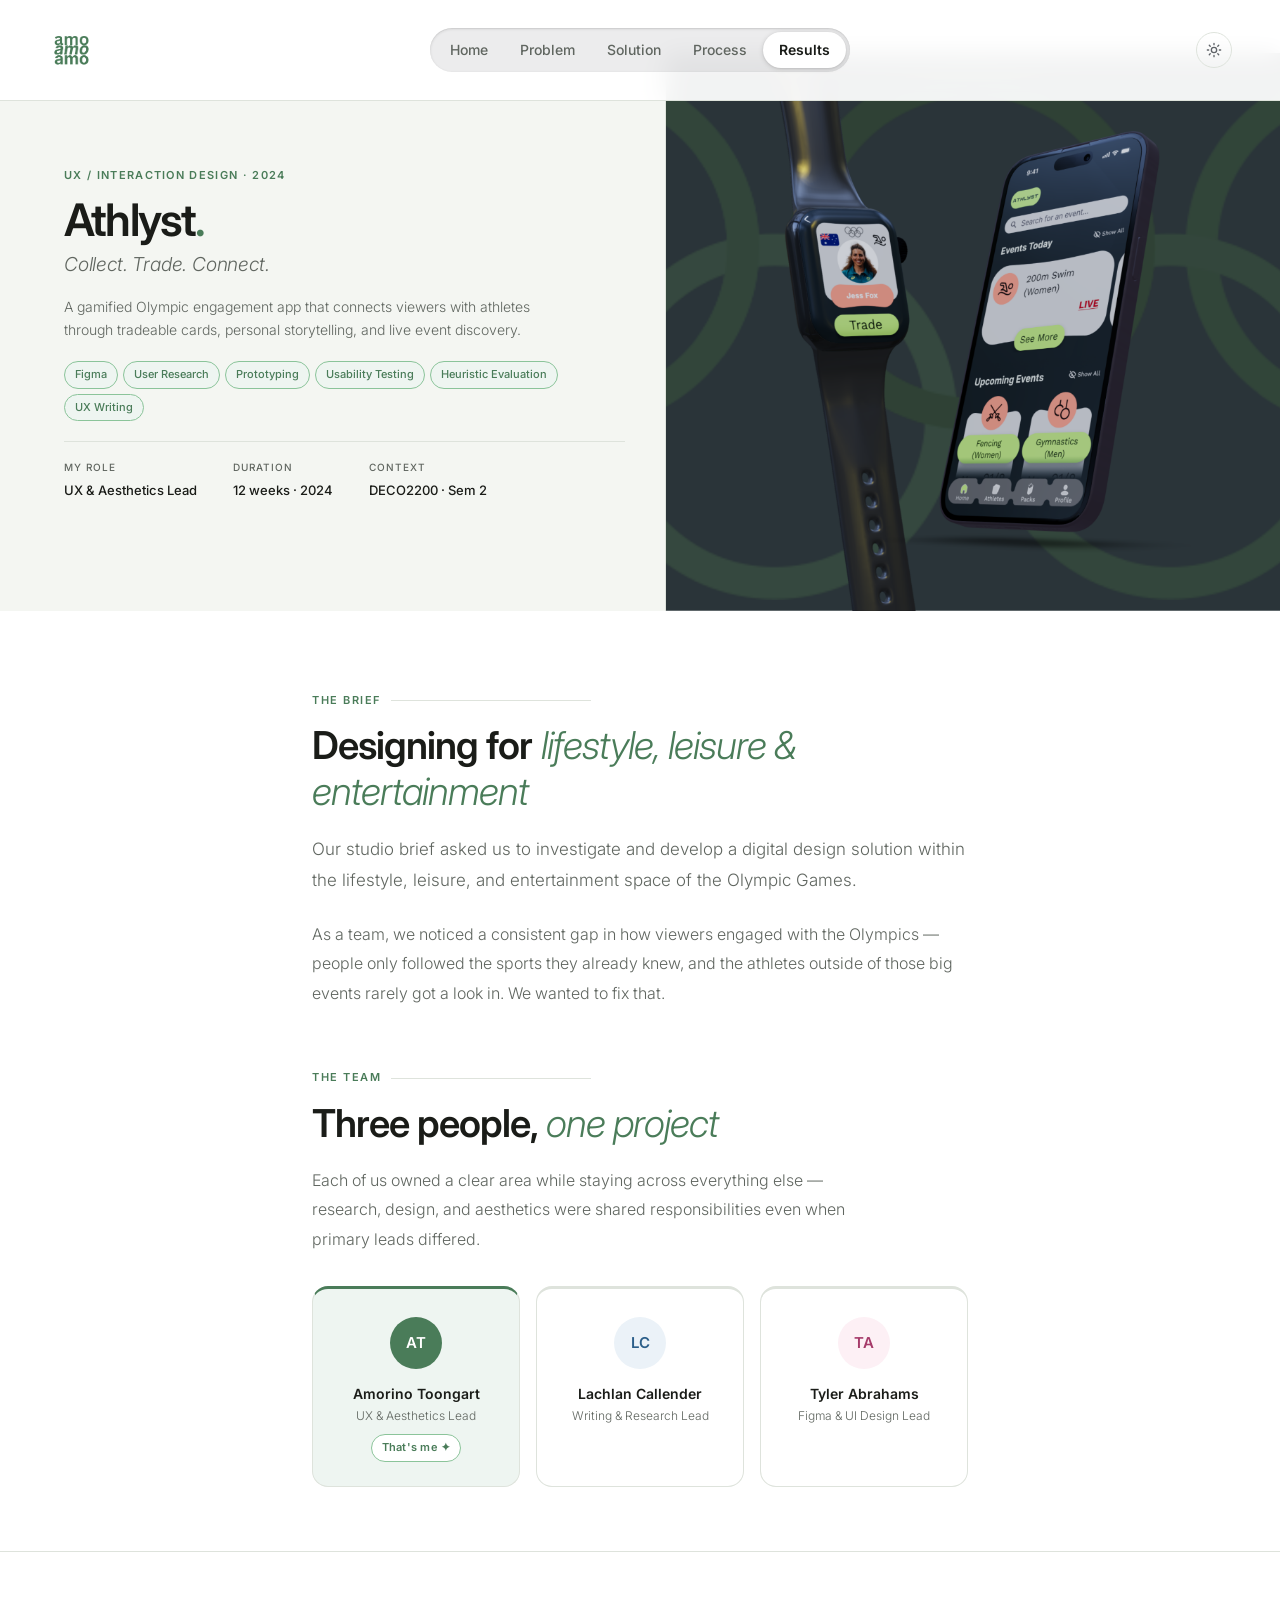
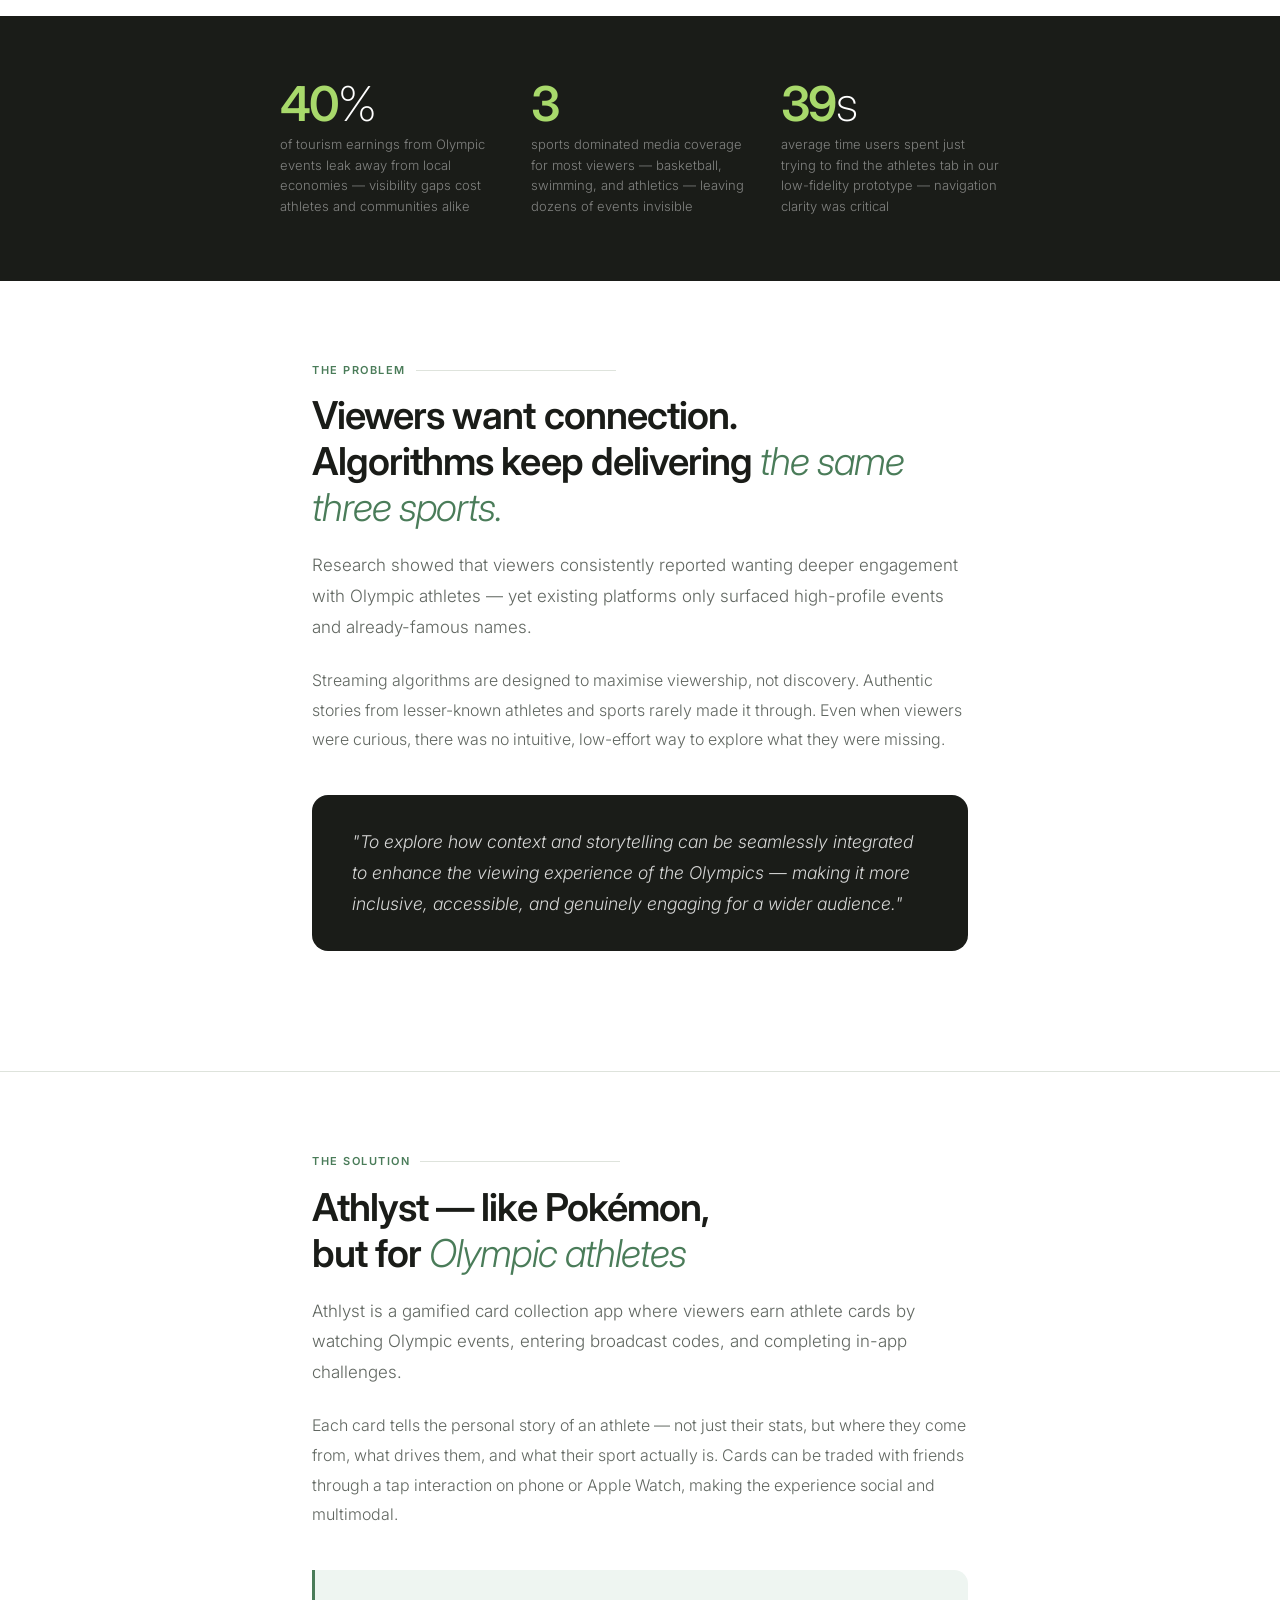
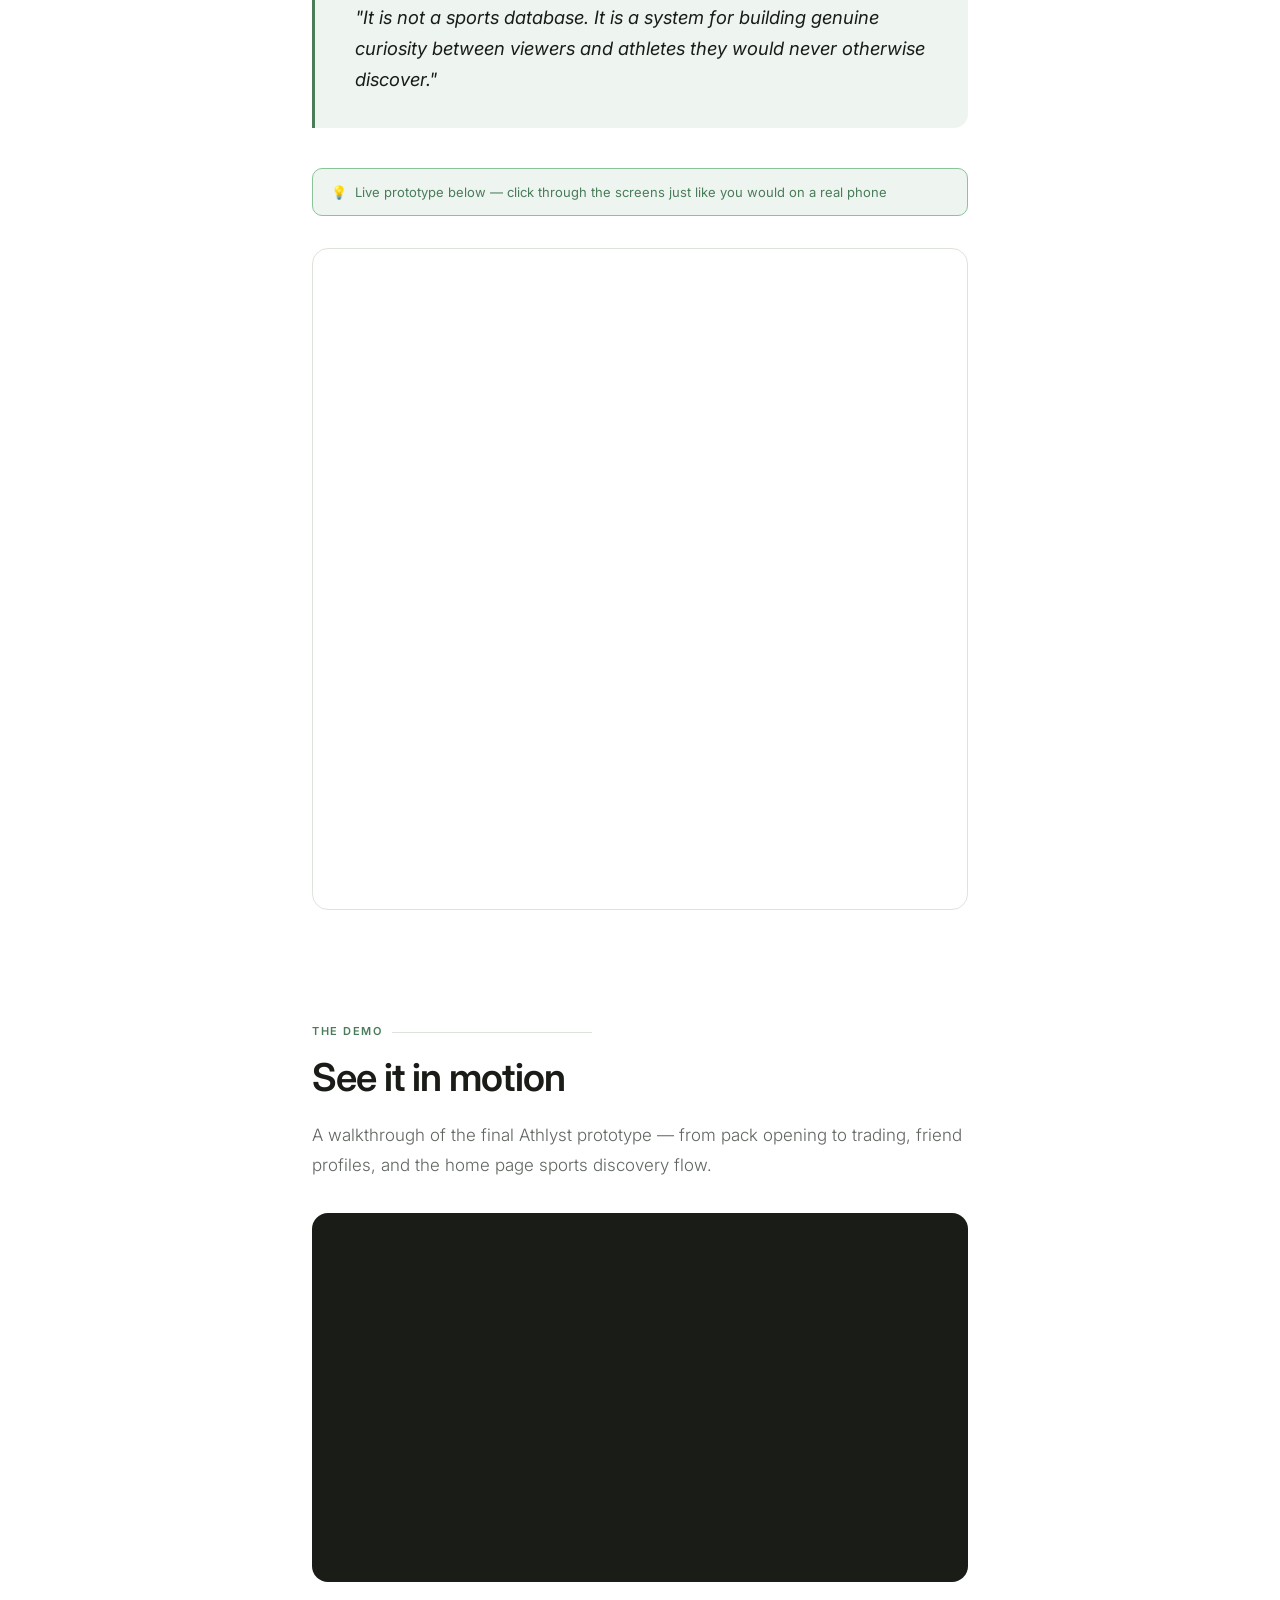
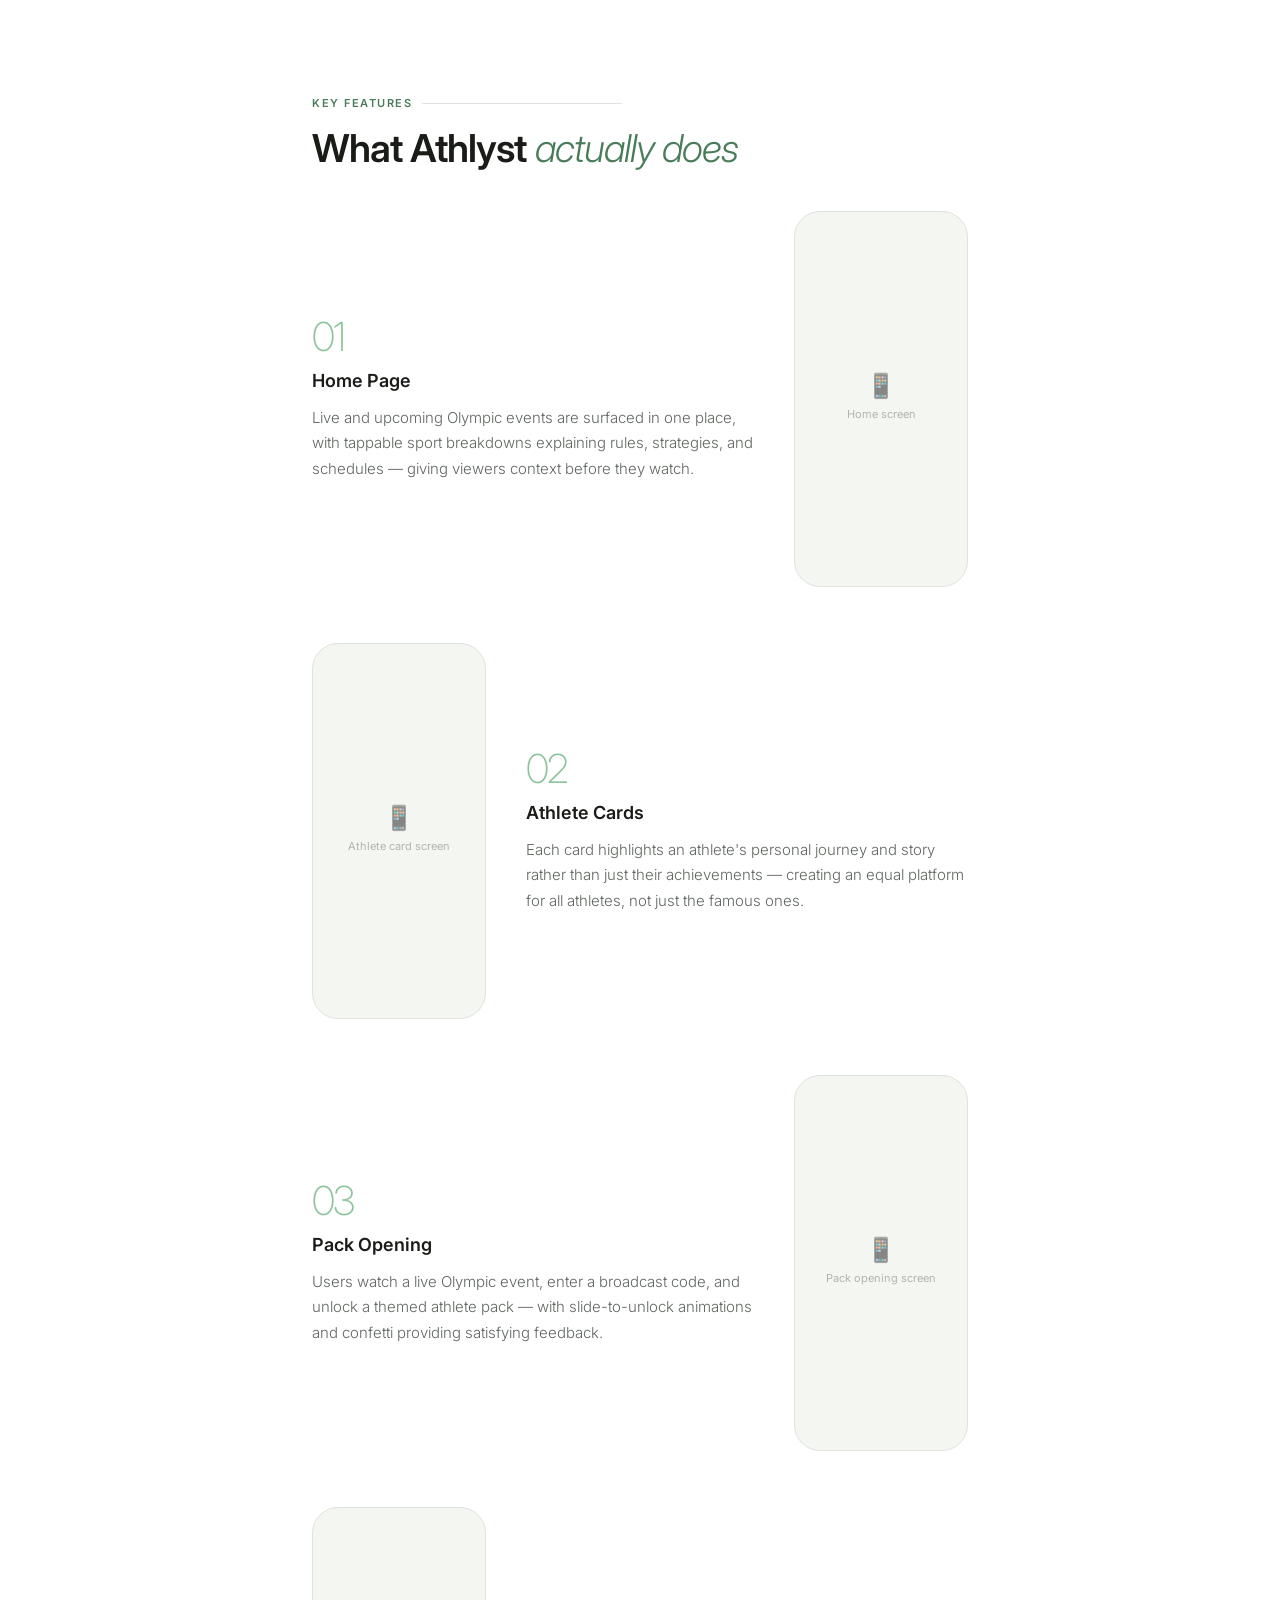
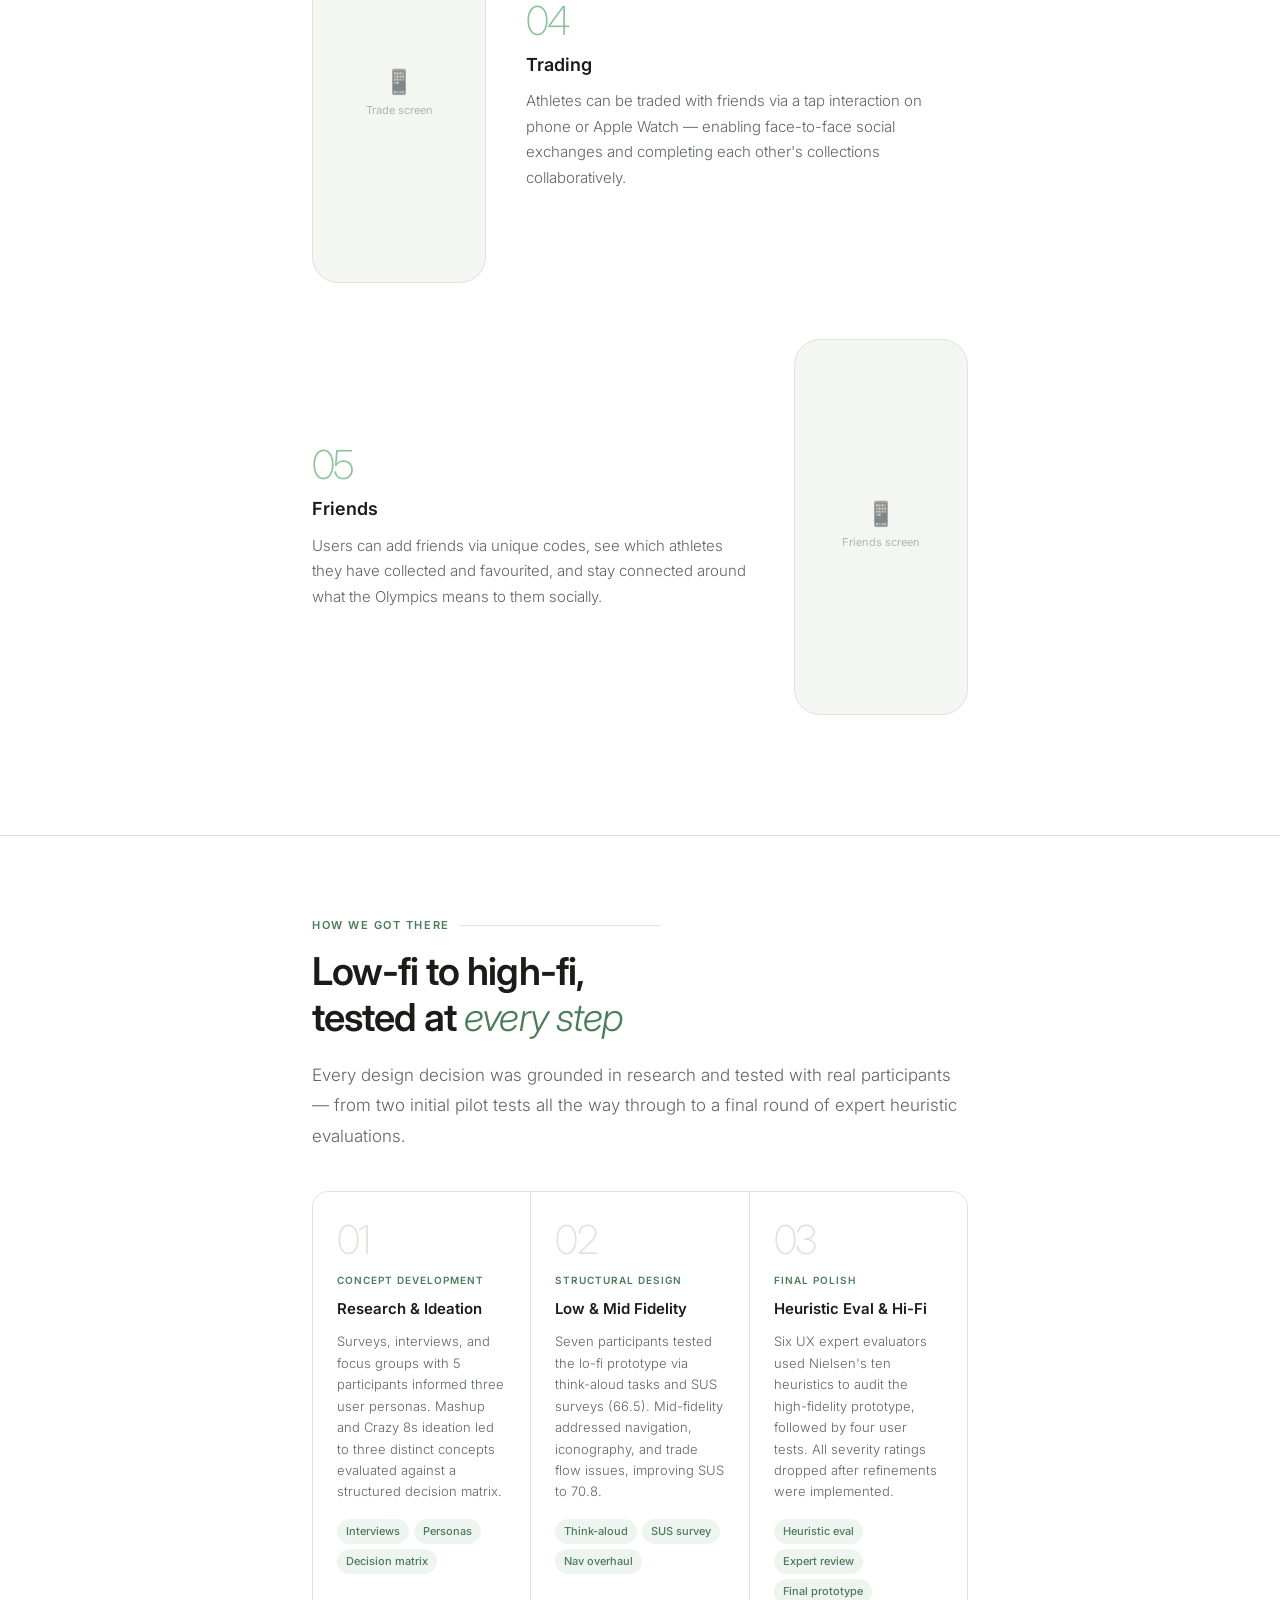
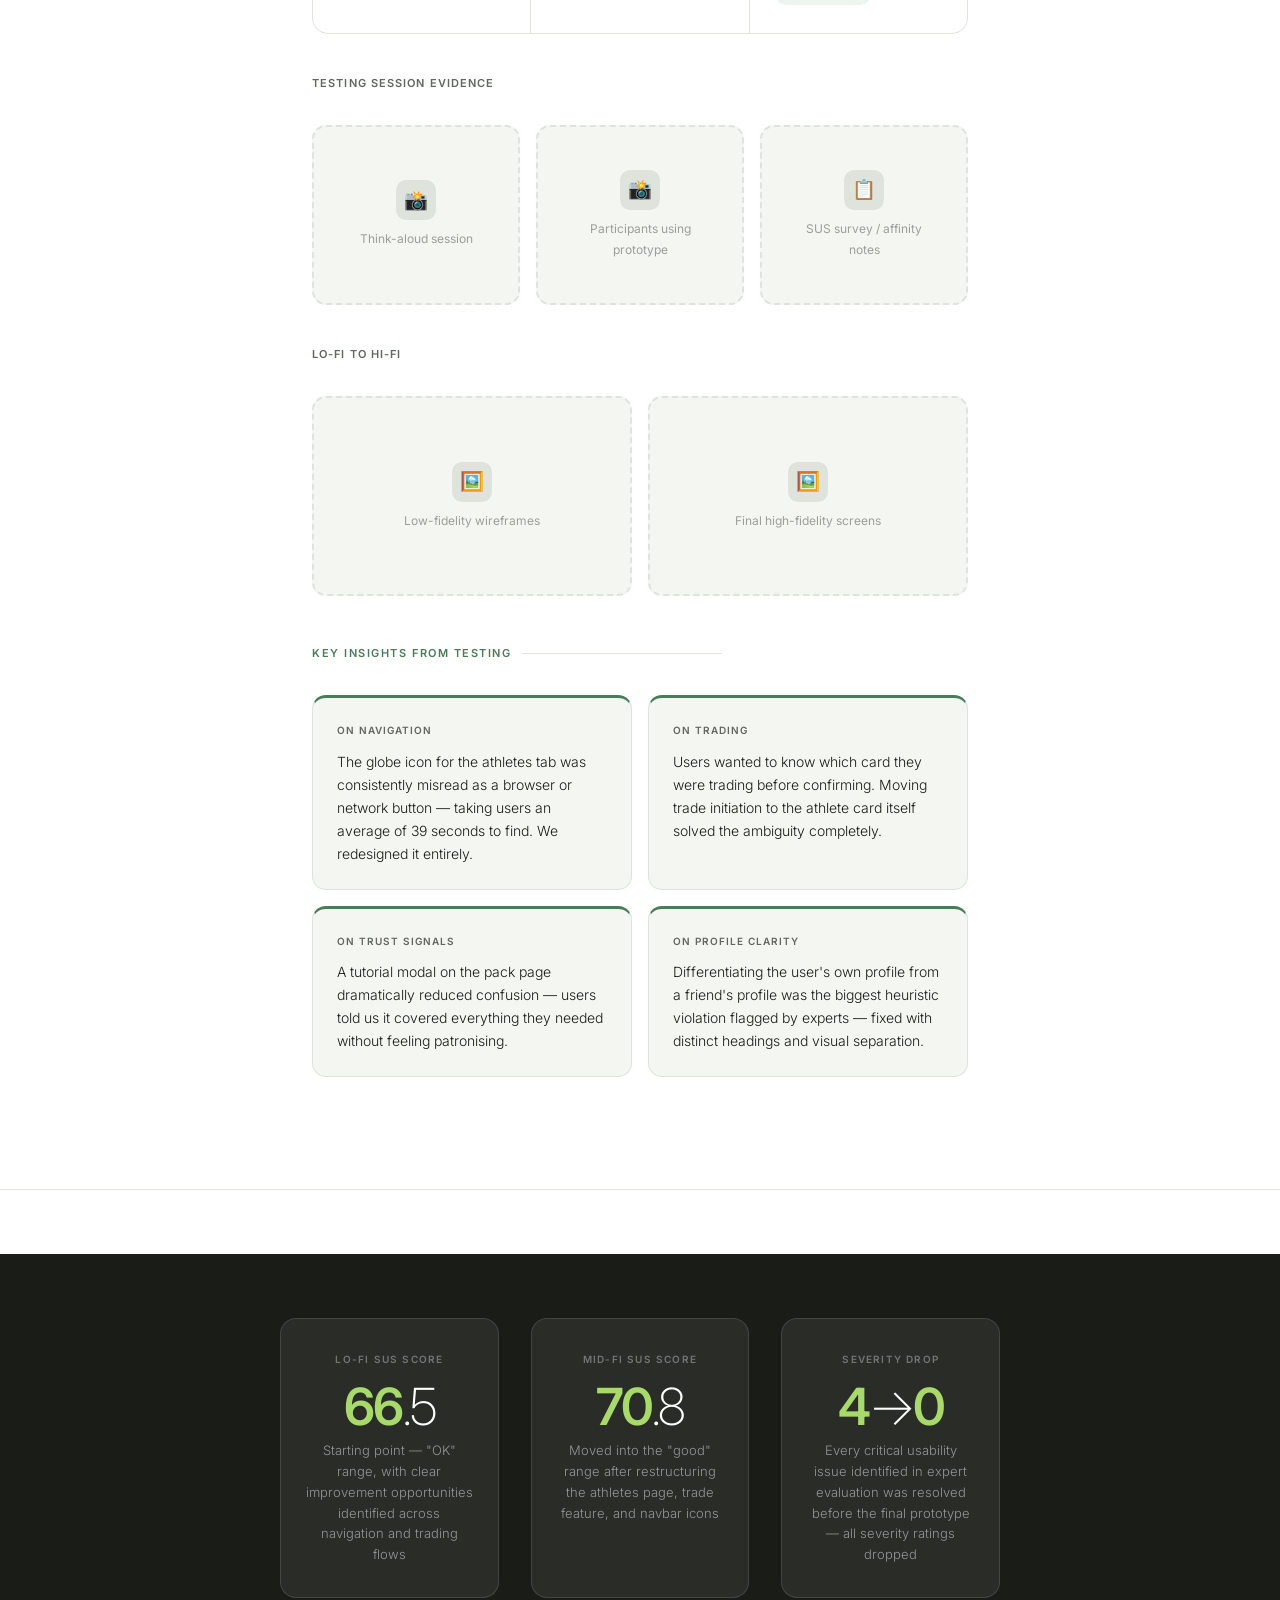
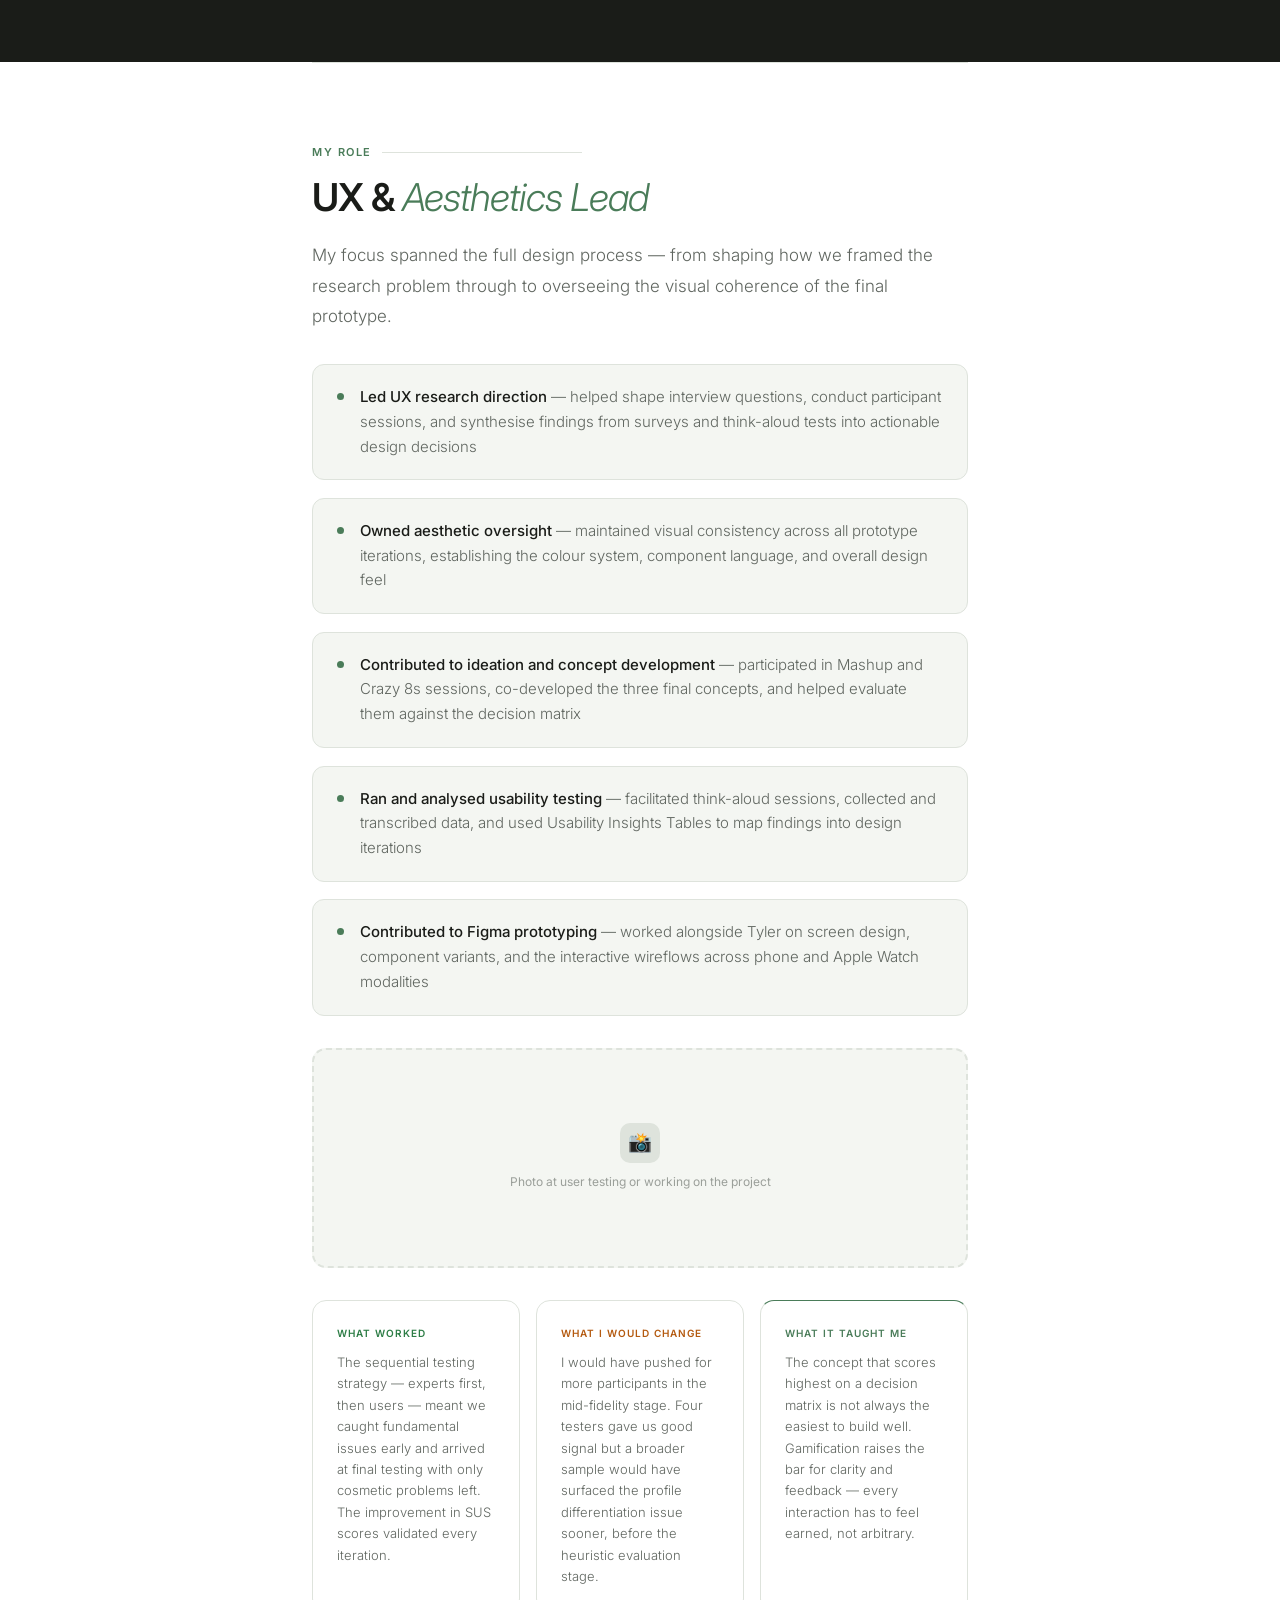
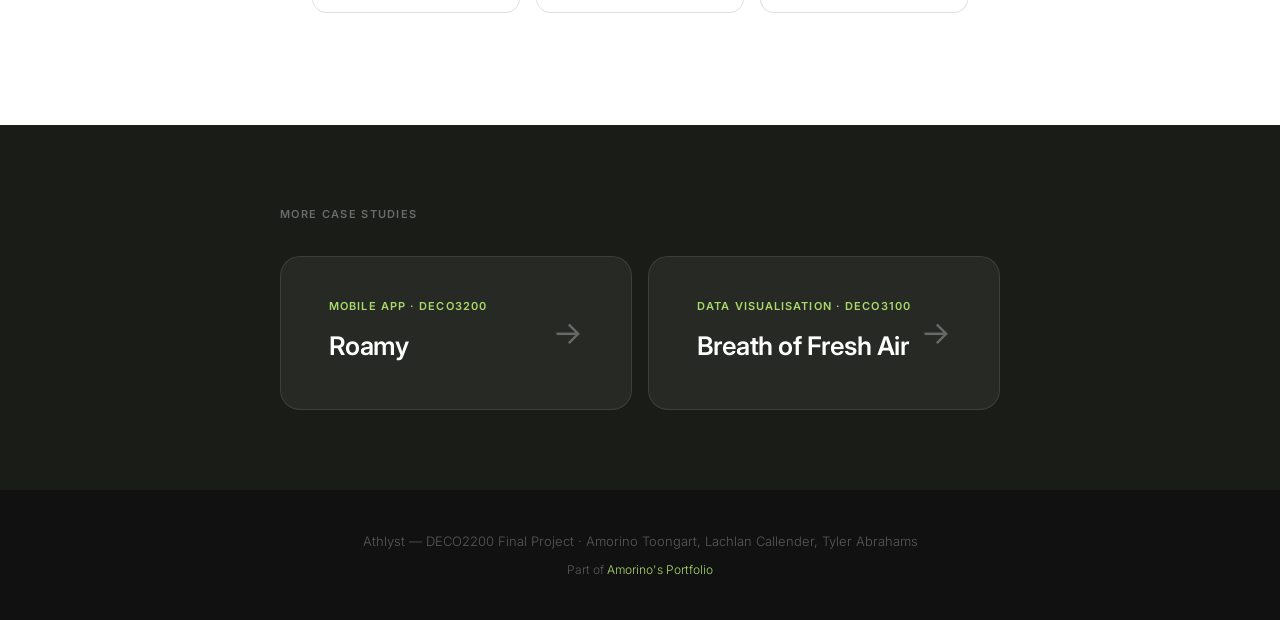
==== commit 36b85d3f: "majorchange" ====
--- a/casestudyathlyst.html
+++ b/casestudyathlyst.html
@@ -49,34 +49,69 @@
   position: fixed;
   top: 0; left: 0; right: 0;
   z-index: 100;
-  padding: 0.9rem 2.5rem;
-  display: flex;
+  padding: 1.75rem 3rem;
+  display: grid;
+  grid-template-columns: 1fr auto 1fr;
   align-items: center;
-  justify-content: space-between;
   background: rgba(255,255,255,0.94);
   backdrop-filter: blur(12px);
   border-bottom: 1px solid var(--border);
+  transition: padding 0.3s ease;
 }
 
 .nav__logo {
-  font-size: 1rem;
-  font-weight: 700;
-  letter-spacing: 0.04em;
-  color: var(--green);
+  display: block;
+  font-size: 0;
+  width: 3rem;
+  height: 2.25rem;
+  background-color: var(--green);
+  -webkit-mask: url('assets/amoamoamologo.svg') no-repeat center / contain;
+  mask: url('assets/amoamoamologo.svg') no-repeat center / contain;
+  -webkit-mask-mode: alpha;
+  mask-mode: alpha;
   text-decoration: none;
-  transition: letter-spacing 0.3s ease;
-}
-.nav__logo:hover { letter-spacing: 0.12em; }
-
-.nav-links { display: flex; gap: 1.75rem; list-style: none; }
+  transition: opacity 0.3s ease;
+}
+.nav__logo:hover { opacity: 0.65; }
+
+.nav-links {
+  position: relative;
+  display: flex;
+  gap: 0;
+  list-style: none;
+  margin: 0;
+  padding: 4px;
+  background: rgba(120,120,128,0.14);
+  border-radius: 100px;
+  box-shadow: inset 0 1px 3px rgba(0,0,0,0.13), inset 0 0.5px 1px rgba(0,0,0,0.08);
+}
+.nav-pill-indicator {
+  position: absolute;
+  top: 4px; left: 4px;
+  height: calc(100% - 8px);
+  background: #fff;
+  border-radius: 100px;
+  box-shadow: 0 1px 5px rgba(0,0,0,0.15), 0 0.5px 2px rgba(0,0,0,0.09);
+  transition: left 0.28s cubic-bezier(0.34,1.56,0.64,1), width 0.28s cubic-bezier(0.34,1.56,0.64,1);
+  pointer-events: none;
+  z-index: 0;
+}
 .nav-links a {
-  font-size: 13px;
+  position: relative;
+  z-index: 1;
+  display: block;
+  font-size: 0.875rem;
+  font-weight: 500;
   color: var(--muted);
   text-decoration: none;
-  transition: color 0.2s;
-  font-weight: 400;
-}
-.nav-links a:hover { color: var(--green); }
+  padding: 0.35rem 1rem;
+  border-radius: 100px;
+  transition: color 0.18s ease;
+  white-space: nowrap;
+}
+.nav-links a:hover { background: none; box-shadow: none; color: var(--fg); }
+.nav-links a.nav-active { color: var(--fg); font-weight: 600; }
+.theme-toggle { justify-self: end; }
 
 .theme-toggle {
   width: 2.25rem;
@@ -800,6 +835,7 @@
 <nav>
   <a class="nav__logo" href="index.html">amorino</a>
   <ul class="nav-links">
+    <li><a href="index.html">Home</a></li>
     <li><a href="#problem">Problem</a></li>
     <li><a href="#solution">Solution</a></li>
     <li><a href="#process">Process</a></li>
@@ -845,10 +881,7 @@
   </div>
 
   <div class="hero-right">
-    <div class="img-ph" style="width:100%;height:100%;border-radius:0;border:none;background:#1A1C18;">
-      <div class="img-ph-icon" style="background:rgba(255,255,255,0.08);font-size:1.4rem;">📱</div>
-      <span style="color:rgba(255,255,255,0.25);">Athlyst app mockup</span>
-    </div>
+    <img src="assets/AthlystNewMockup.png" alt="Athlyst app mockup">
   </div>
 </div>
 
@@ -1280,6 +1313,38 @@
       child.style.transitionDelay = `${i * 80}ms`;
     });
   });
+
+  (function () {
+    const list = document.querySelector('.nav-links');
+    if (!list) return;
+    const ind = document.createElement('span');
+    ind.className = 'nav-pill-indicator';
+    list.prepend(ind);
+    const links = [...list.querySelectorAll('a')];
+    let active = links[0];
+    function move(el, instant) {
+      if (instant) ind.style.transition = 'none';
+      const wr = list.getBoundingClientRect();
+      const br = el.getBoundingClientRect();
+      ind.style.width = br.width + 'px';
+      ind.style.left  = (br.left - wr.left) + 'px';
+      if (instant) requestAnimationFrame(() => { ind.style.transition = ''; });
+    }
+    function activate(el) {
+      links.forEach(l => l.classList.remove('nav-active')); el.classList.add('nav-active'); active = el; move(el);
+    }
+    links.forEach(l => {
+      l.addEventListener('mouseenter', () => move(l));
+      l.addEventListener('mouseleave',  () => move(active));
+    });
+    requestAnimationFrame(() => move(active, true));
+    activate(links[0]);
+    const sids = links.map(l => l.getAttribute('href')).filter(h => h.startsWith('#')).map(h => h.slice(1));
+    const obs = new IntersectionObserver(entries => {
+      entries.forEach(e => { if (e.isIntersecting) { const l = list.querySelector(`a[href="#${e.target.id}"]`); if (l) activate(l); } });
+    }, { threshold: 0.35 });
+    sids.forEach(id => { const el = document.getElementById(id); if (el) obs.observe(el); });
+  })();
 </script>
 </body>
 </html>
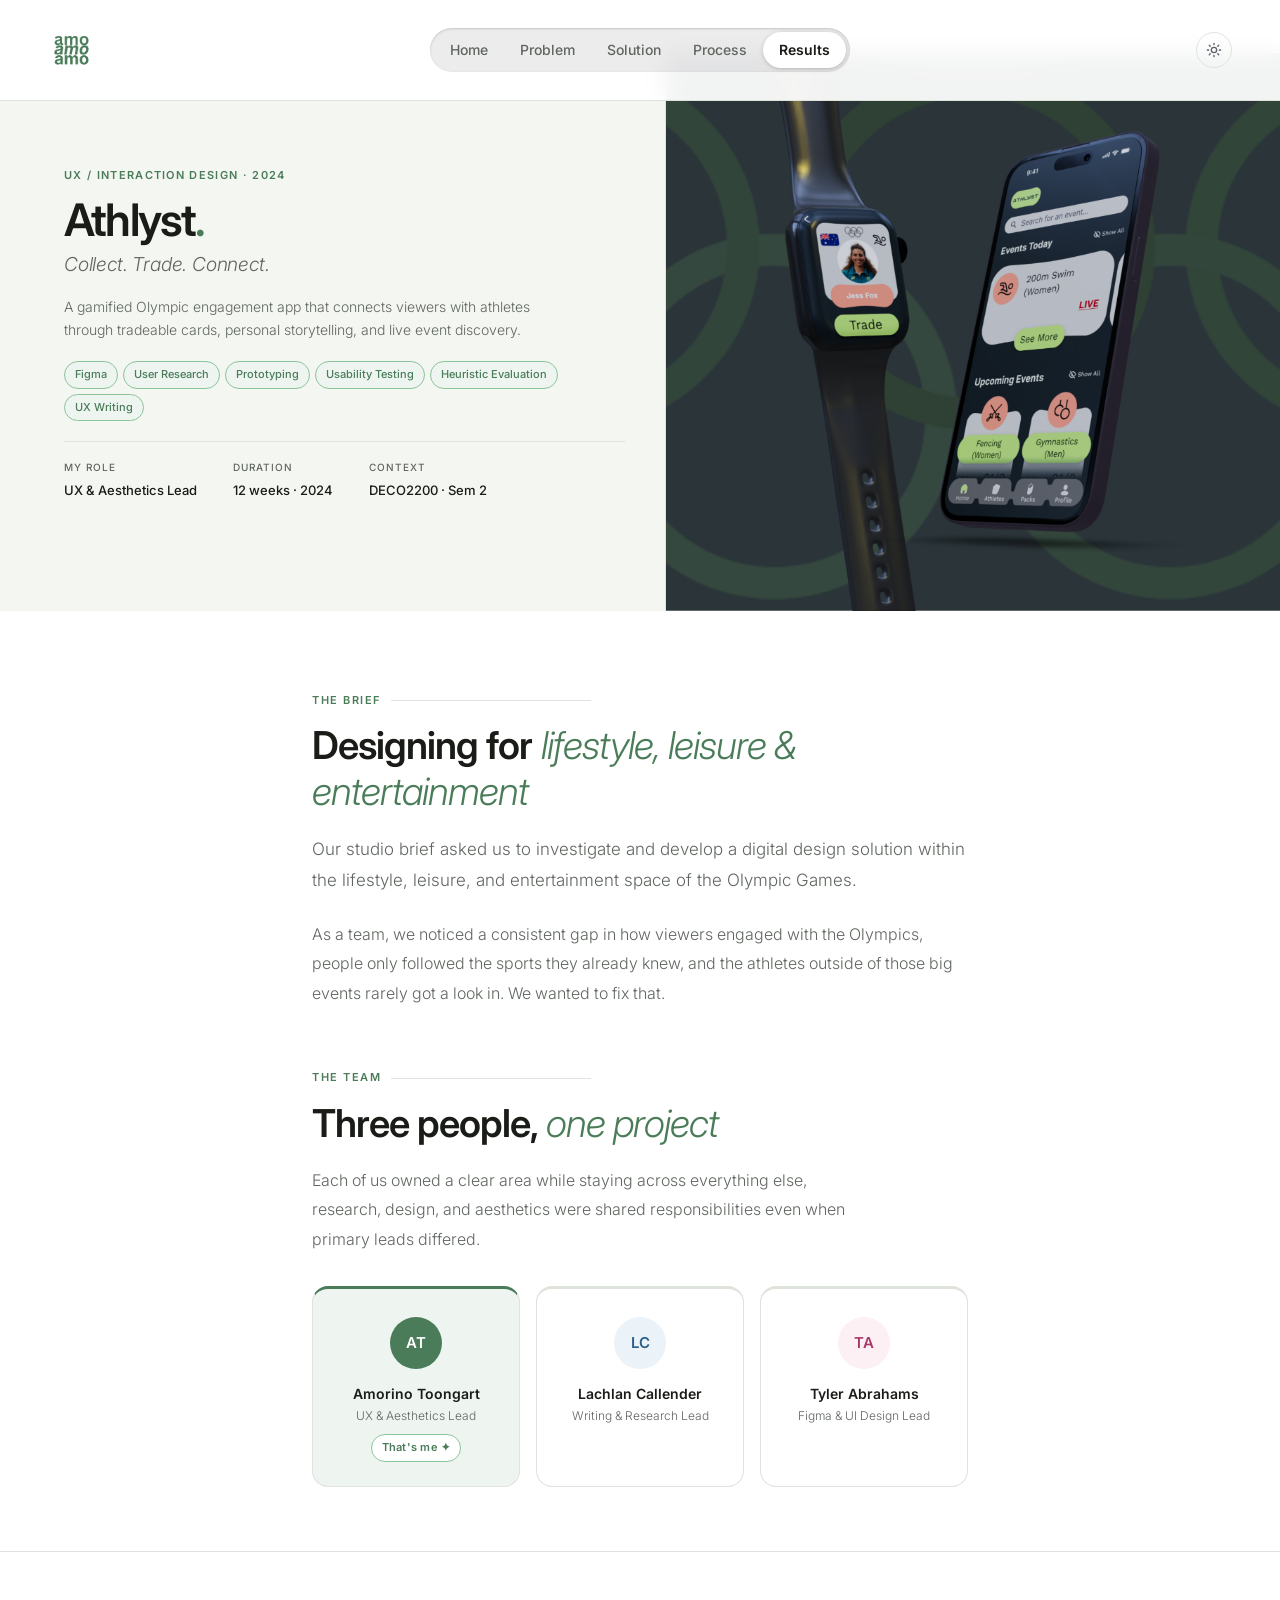
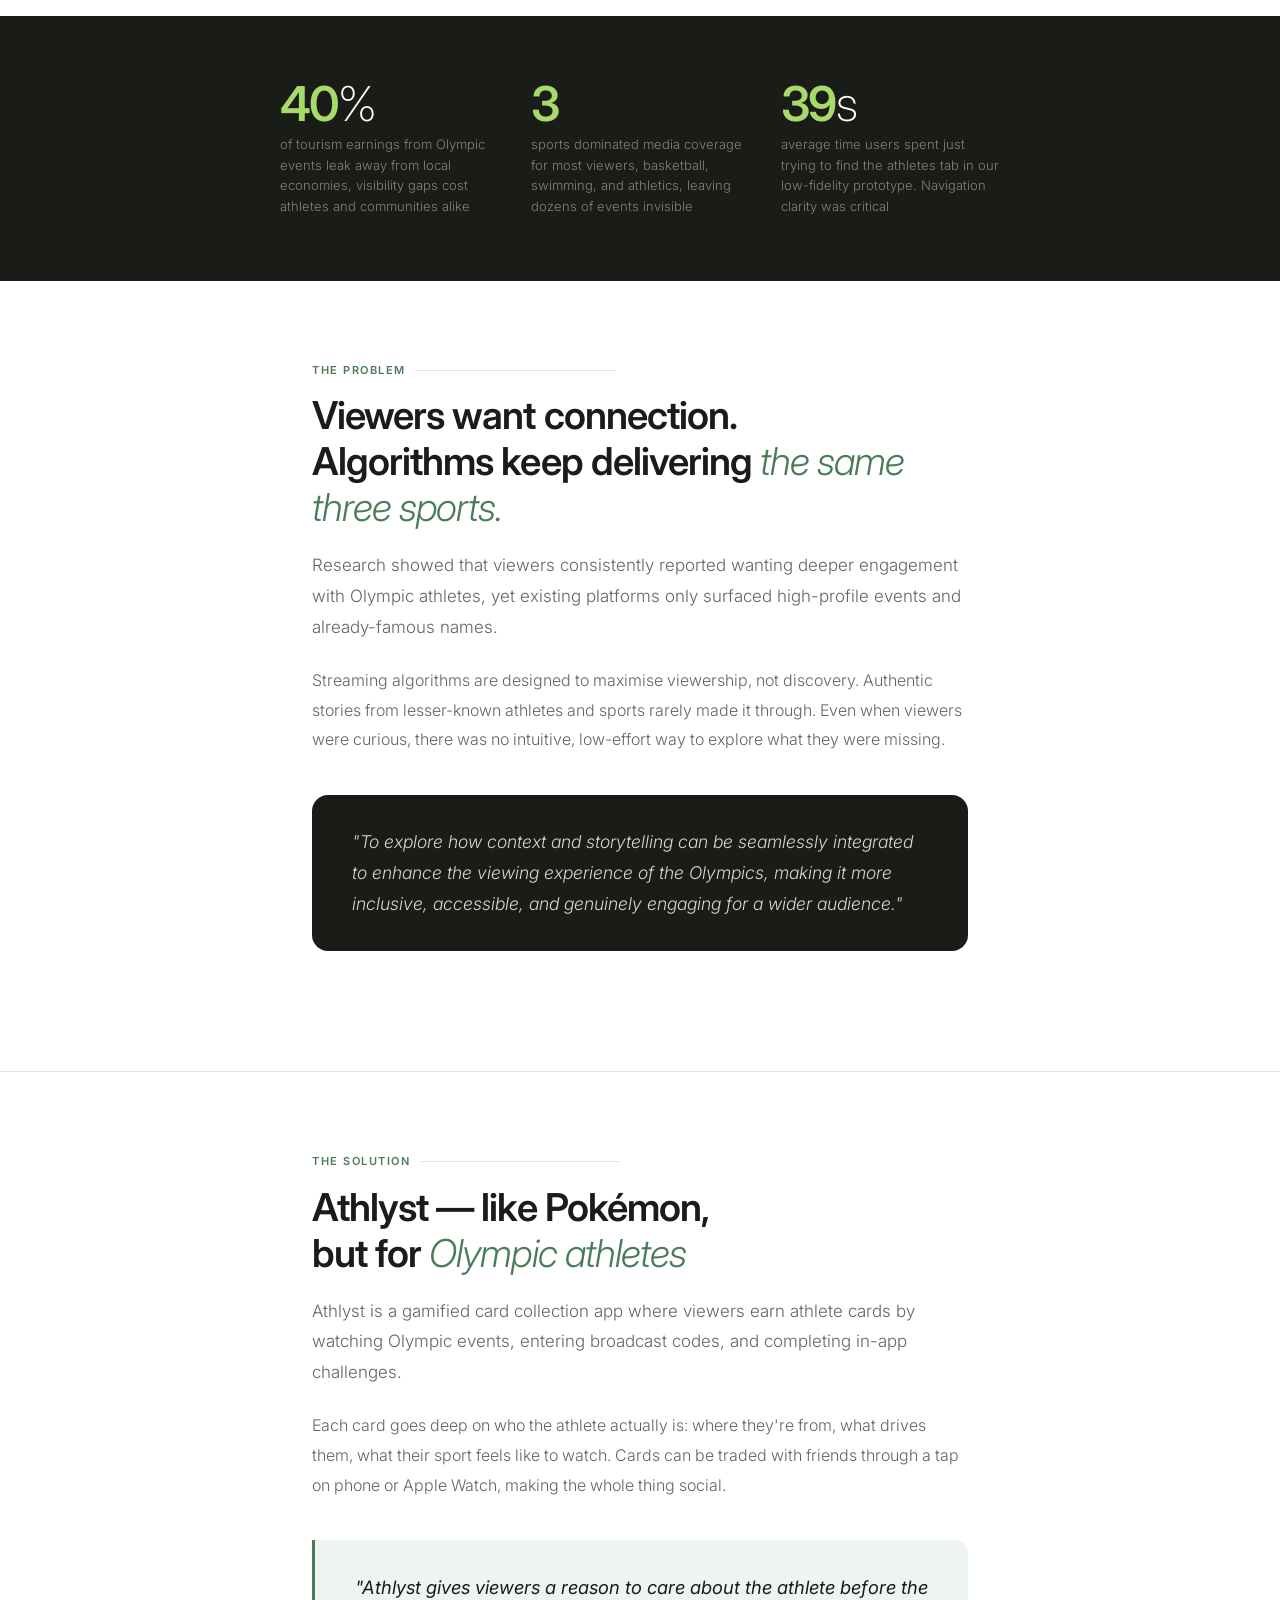
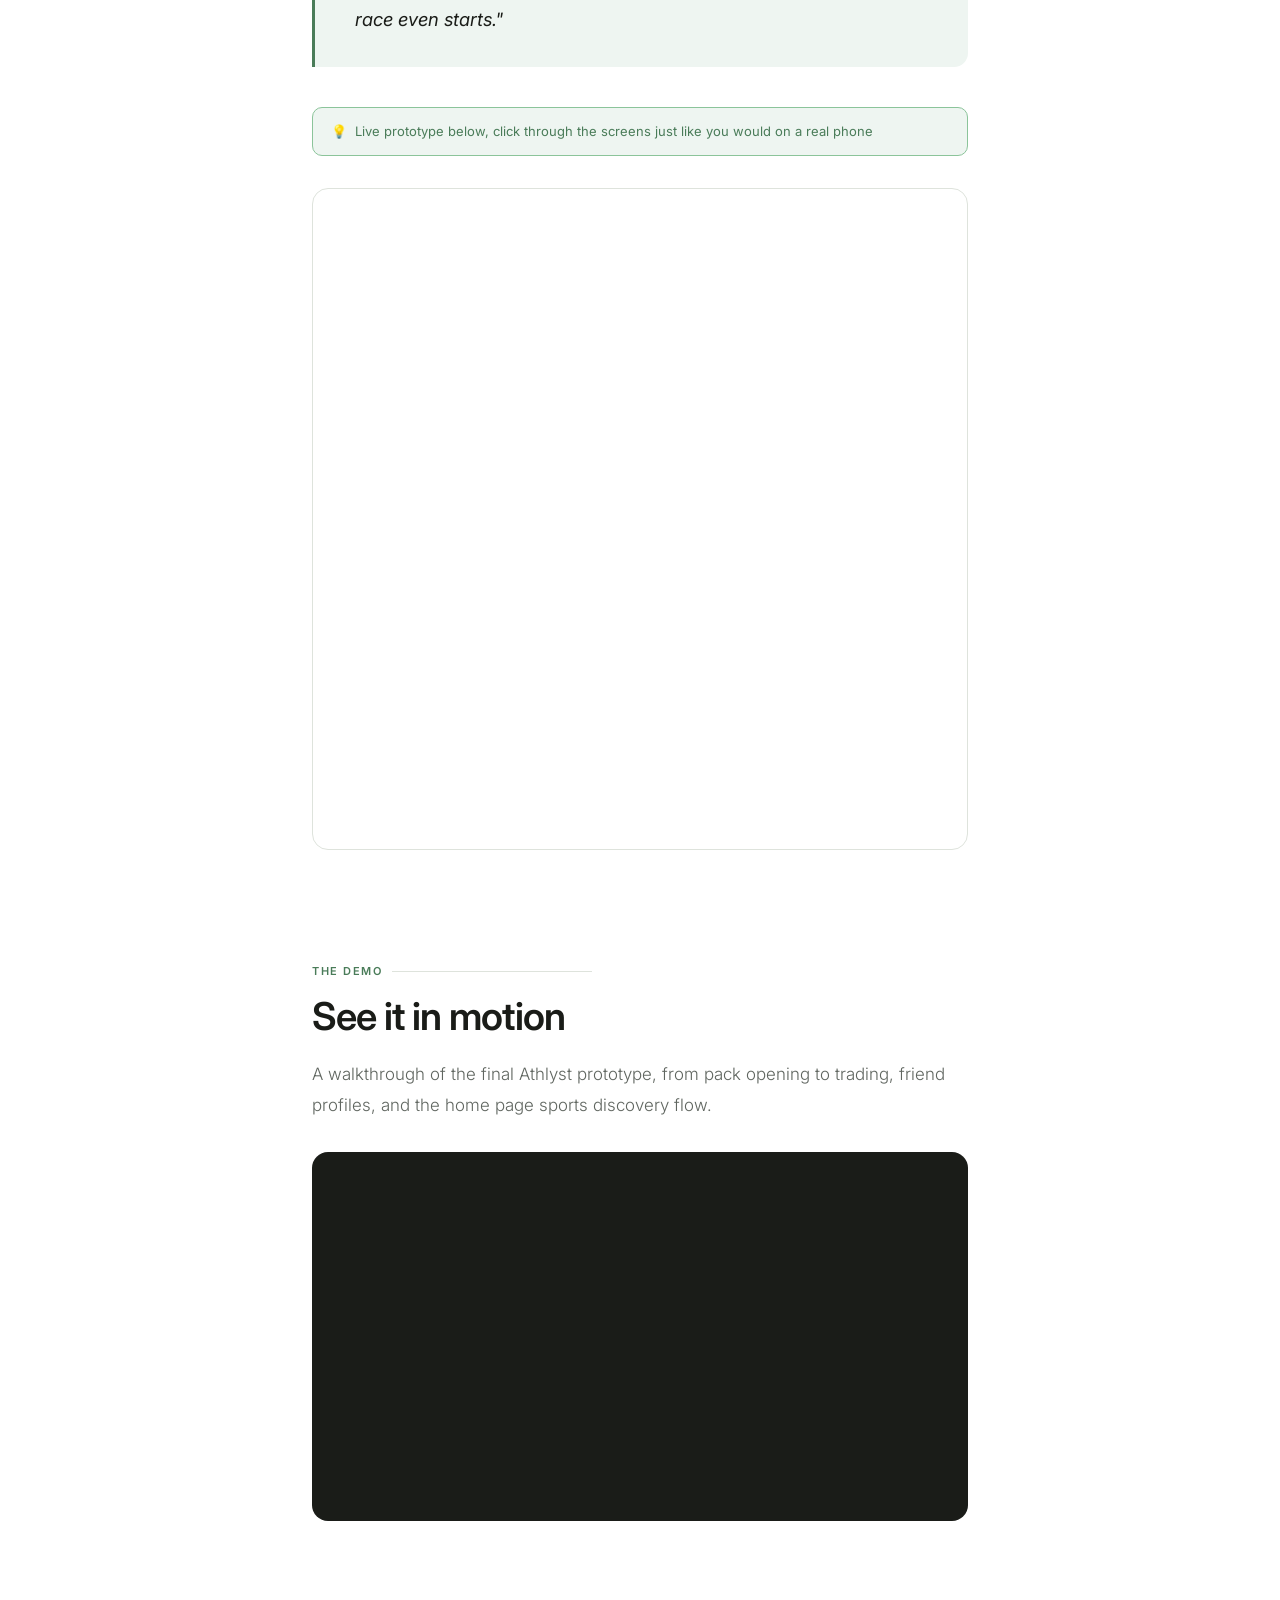
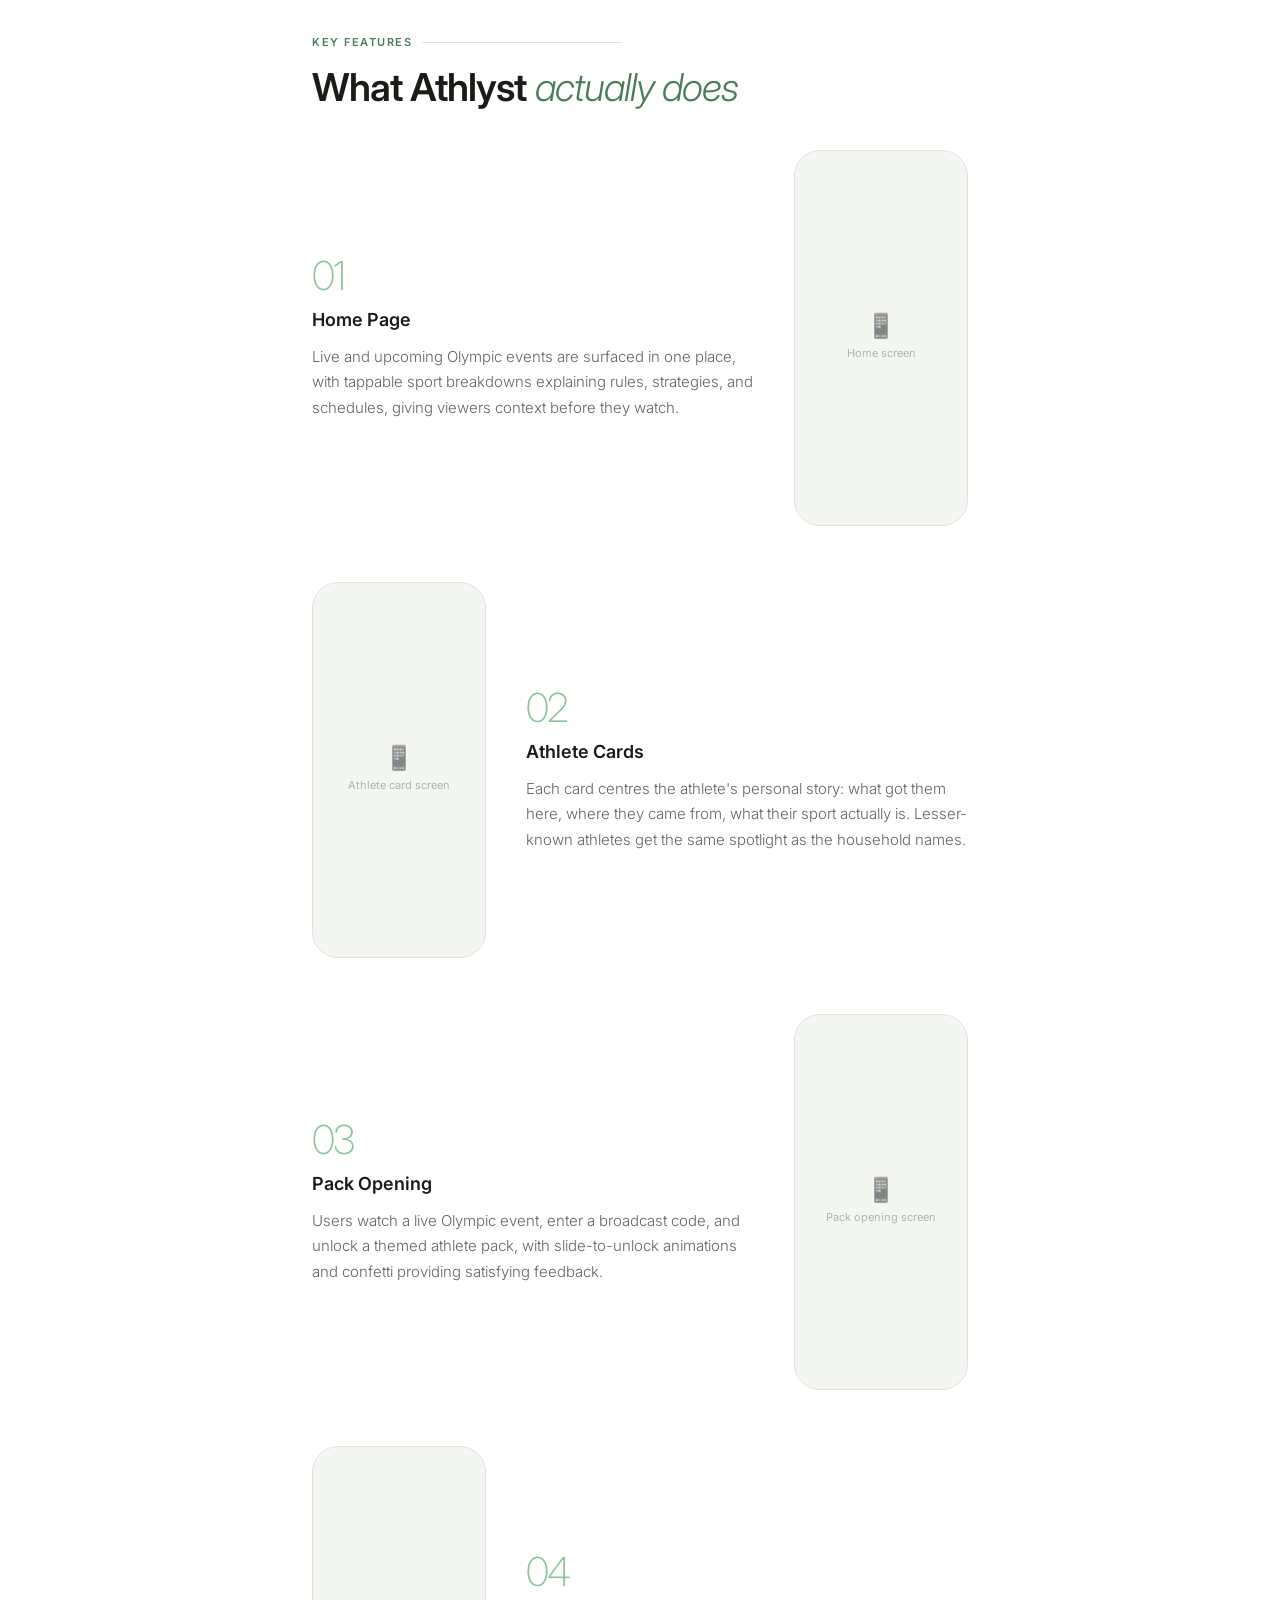
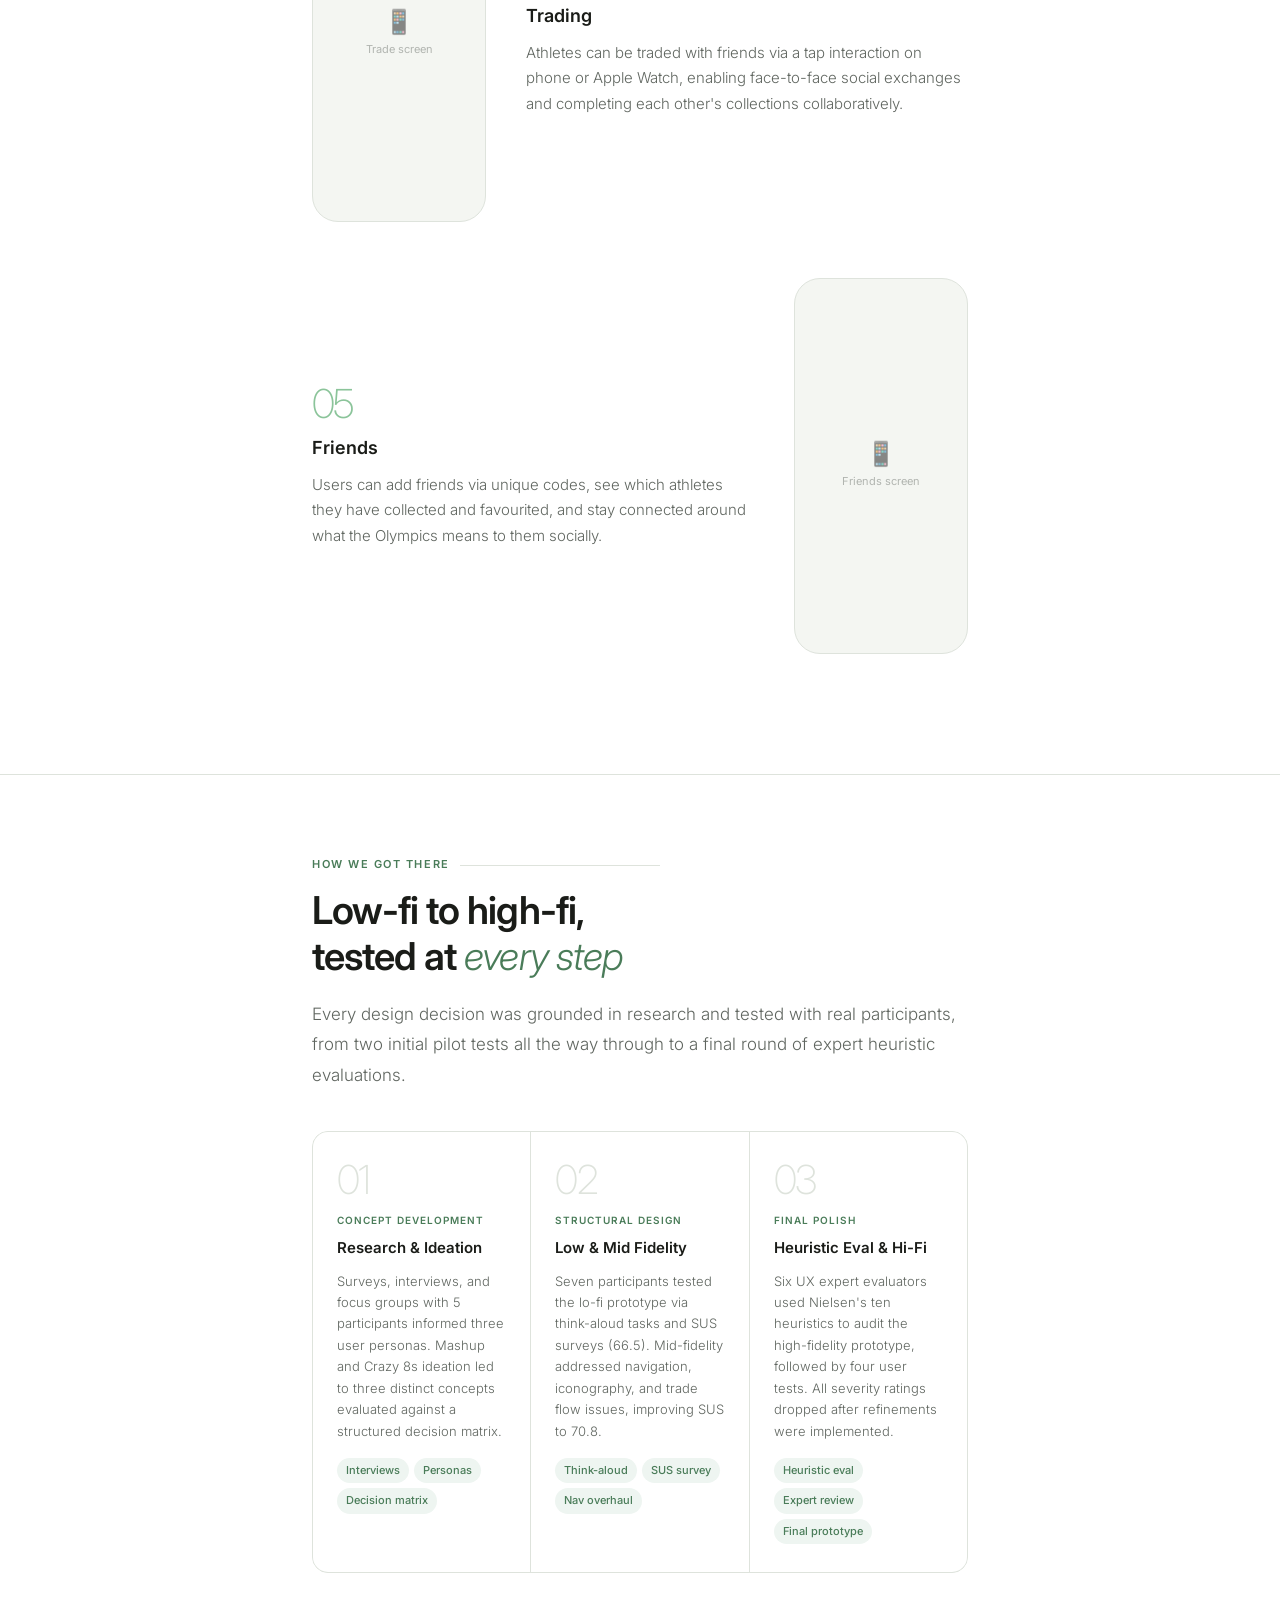
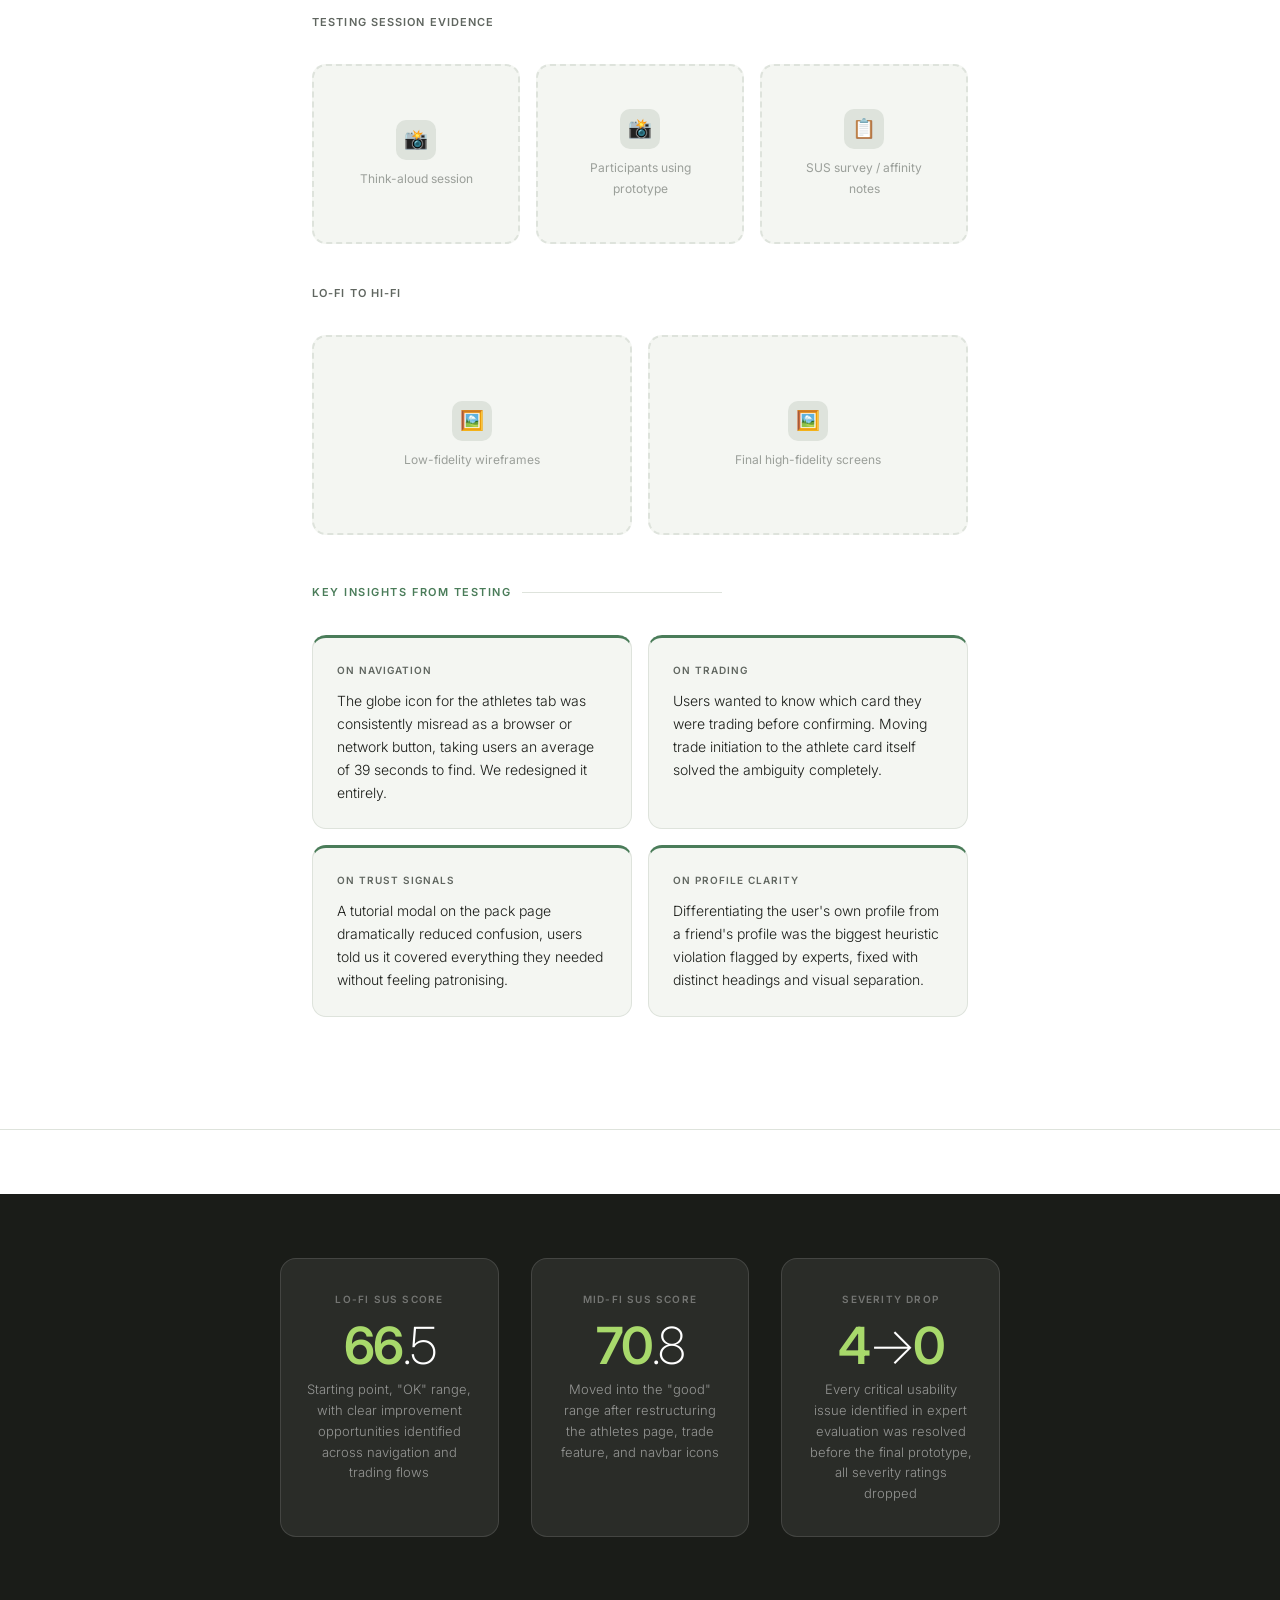
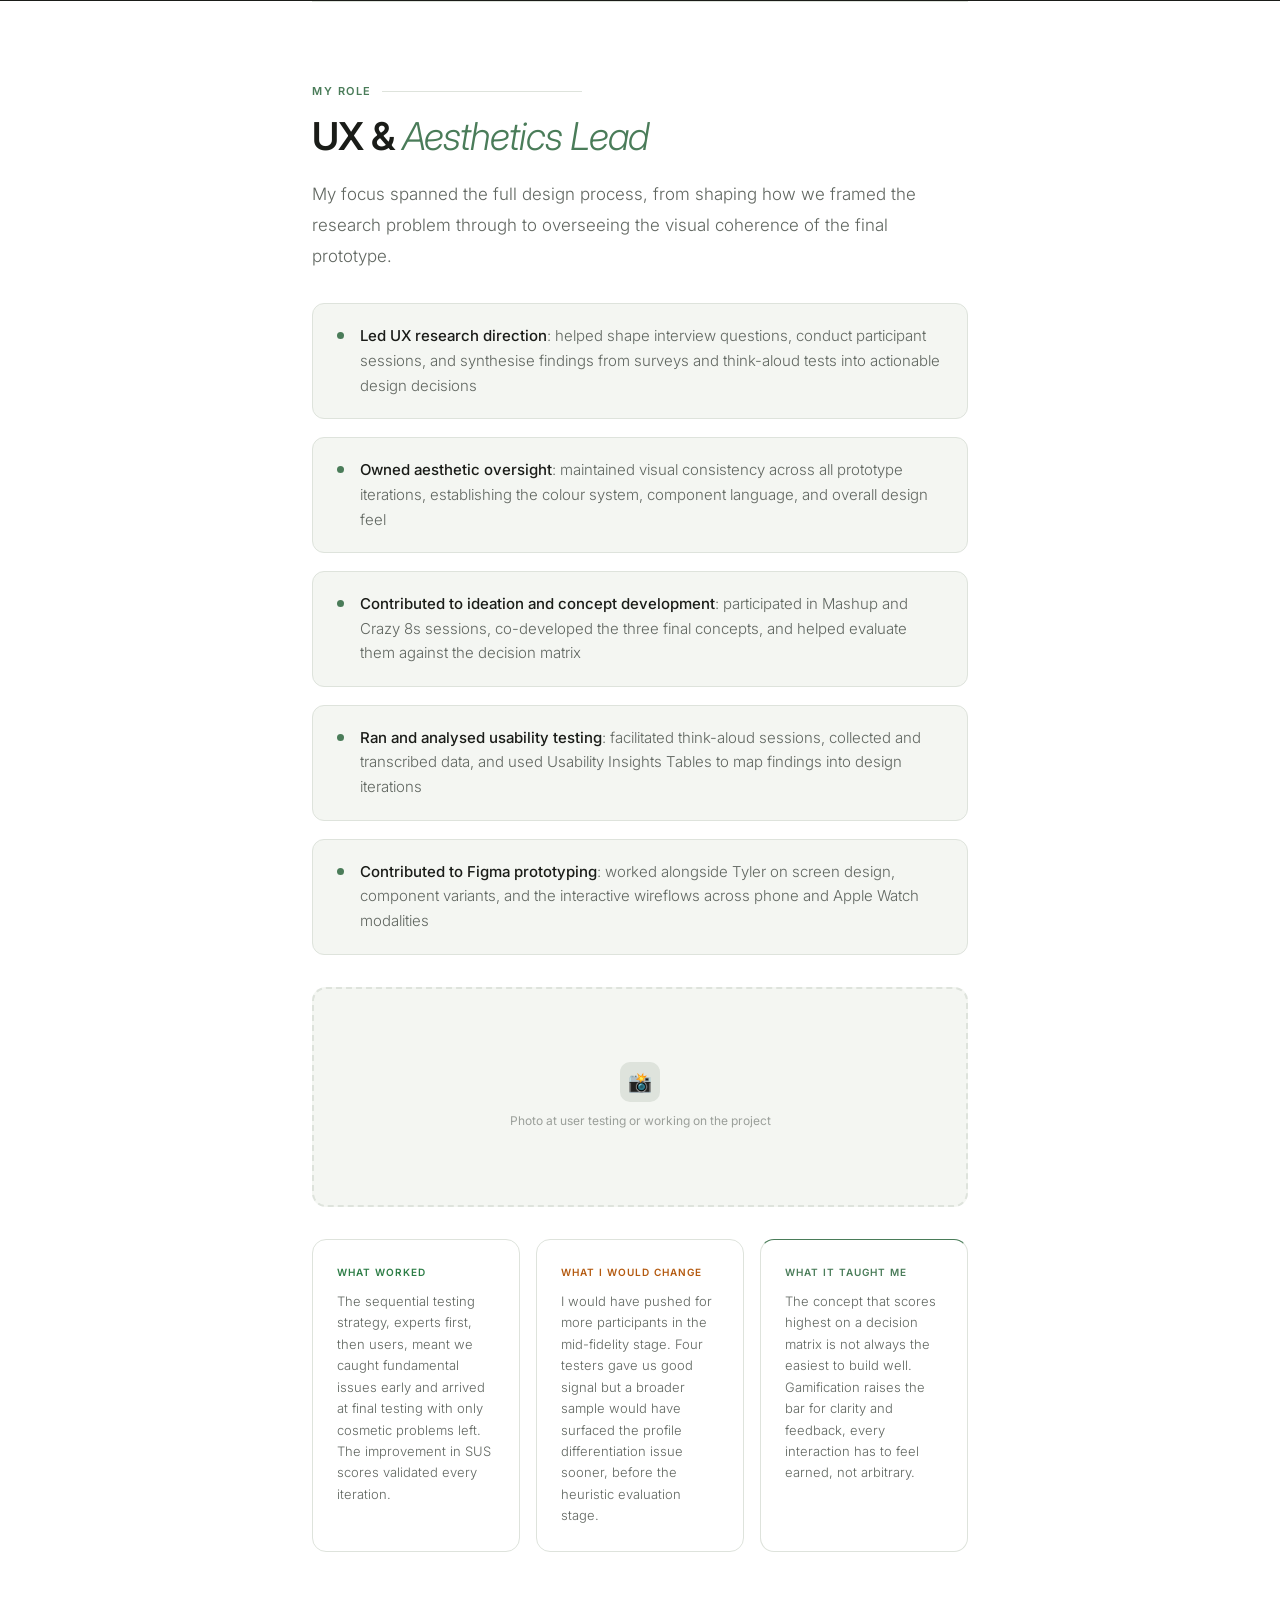
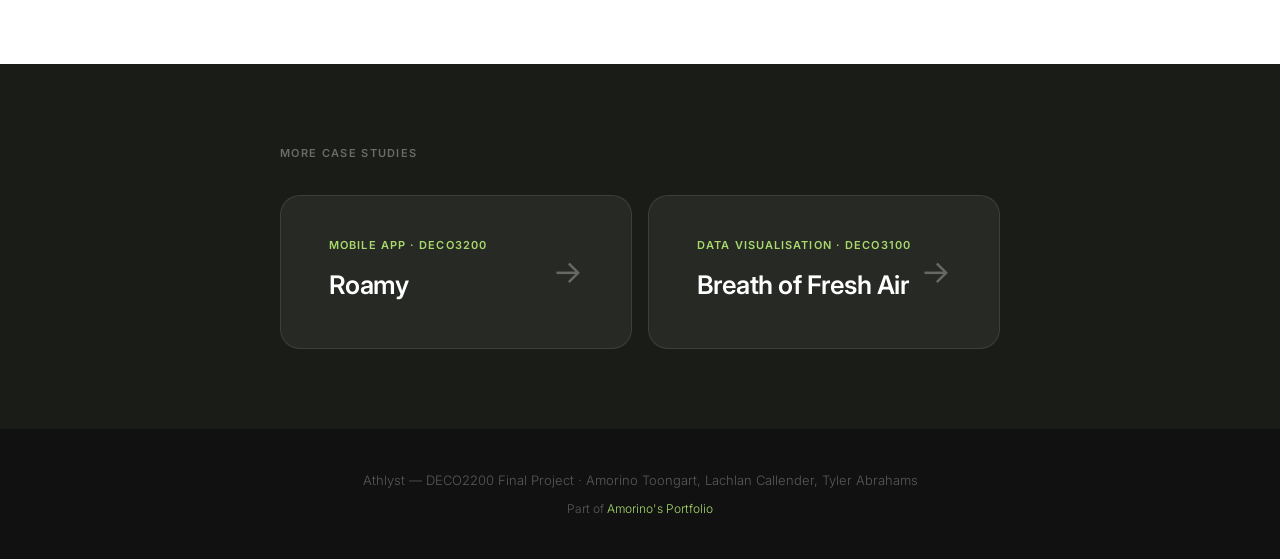
==== commit de0e315c: "text changes" ====
--- a/casestudyathlyst.html
+++ b/casestudyathlyst.html
@@ -4,6 +4,15 @@
 <meta charset="UTF-8">
 <meta name="viewport" content="width=device-width, initial-scale=1.0">
 <title>Athlyst — Case Study · Amorino Toongart</title>
+<!-- Social preview — replace YOUR_SITE_URL with your deployed domain -->
+<meta property="og:type"        content="website" />
+<meta property="og:title"       content="Athlyst — Case Study · Amorino Toongart" />
+<meta property="og:description" content="A gamified Olympic card-collection app connecting viewers with athletes through storytelling and social trading." />
+<meta property="og:image"       content="https://YOUR_SITE_URL/assets/clickbait.png" />
+<meta property="og:image:width"  content="1200" />
+<meta property="og:image:height" content="630" />
+<meta name="twitter:card"       content="summary_large_image" />
+<meta name="twitter:image"      content="https://YOUR_SITE_URL/assets/clickbait.png" />
 <link rel="preconnect" href="https://fonts.googleapis.com">
 <link rel="preconnect" href="https://fonts.gstatic.com" crossorigin>
 <link href="https://fonts.googleapis.com/css2?family=Inter:ital,wght@0,300;0,400;0,500;0,600;1,300;1,400&display=swap" rel="stylesheet">
@@ -825,8 +834,68 @@
 .reveal { opacity: 0; transform: translateY(24px); transition: opacity 0.6s ease, transform 0.6s ease; }
 .reveal.visible { opacity: 1; transform: translateY(0); }
 
-/* DARK THEME */
-[data-theme="light"] { /* default light, no overrides needed */ }
+/* Next-project cards grid */
+.next-cards-grid { display: grid; grid-template-columns: 1fr 1fr; gap: 1rem; }
+
+/* ── RESPONSIVE ── */
+@media (max-width: 768px) {
+  nav { padding: 1rem 1.25rem; }
+  .nav-links { display: none; }
+
+  .hero {
+    grid-template-columns: 1fr;
+    height: auto;
+    max-height: none;
+    margin-top: 60px;
+  }
+  .hero-right { height: 240px; }
+  .hero-left { padding: 2rem 1.5rem; }
+
+  .body-wrap { padding: 0 1.25rem; }
+  .section-block { padding: 3rem 0 0; }
+
+  .stat-strip { padding: 3rem 1.5rem; }
+  .stat-strip-inner { grid-template-columns: 1fr; gap: 1.5rem; }
+
+  .timeline { grid-template-columns: 1fr; }
+
+  .insight-grid { grid-template-columns: 1fr; }
+
+  .img-2col, .img-3col { grid-template-columns: 1fr; }
+
+  .team-cards-row { grid-template-columns: 1fr 1fr; }
+
+  .feature-showcase-row {
+    flex-direction: column;
+    align-items: stretch;
+    gap: 1.5rem;
+  }
+  .feature-showcase-row:nth-child(even) .feature-showcase-text,
+  .feature-showcase-row:nth-child(even) .feature-showcase-mockup { order: unset; }
+  .feature-showcase-mockup { width: 100%; height: 280px; border-radius: 16px; }
+
+  .sus-strip { padding: 3rem 1.5rem; }
+  .sus-inner { grid-template-columns: 1fr; gap: 1rem; }
+
+  .reflection-grid { grid-template-columns: 1fr; }
+
+  .next-project { padding: 4rem 1.5rem; }
+  .next-cards-grid { grid-template-columns: 1fr; }
+  .next-card { padding: 1.75rem 1.5rem; }
+  .next-card-title { font-size: 1.3rem; }
+
+  .pull-quote { padding: 1.5rem; }
+  .problem-box { padding: 1.5rem; }
+
+  .figma-wrap iframe { height: 420px; }
+
+  .role-block { padding: 3.5rem 0; }
+}
+
+@media (max-width: 480px) {
+  .team-cards-row { grid-template-columns: 1fr; }
+  h2 { font-size: 1.6rem; }
+}
 </style>
 </head>
 <body>
@@ -892,14 +961,14 @@
     <p class="section-label">The Brief</p>
     <h2>Designing for <em>lifestyle, leisure & entertainment</em></h2>
     <p class="lead">Our studio brief asked us to investigate and develop a digital design solution within the lifestyle, leisure, and entertainment space of the Olympic Games.</p>
-    <p class="body-p">As a team, we noticed a consistent gap in how viewers engaged with the Olympics — people only followed the sports they already knew, and the athletes outside of those big events rarely got a look in. We wanted to fix that.</p>
+    <p class="body-p">As a team, we noticed a consistent gap in how viewers engaged with the Olympics, people only followed the sports they already knew, and the athletes outside of those big events rarely got a look in. We wanted to fix that.</p>
   </div>
 
   <!-- TEAM -->
   <div class="section-block reveal" style="padding-top: 2.5rem; padding-bottom: 4rem;">
     <p class="section-label">The Team</p>
     <h2>Three people, <em>one project</em></h2>
-    <p class="body-p" style="max-width:560px;">Each of us owned a clear area while staying across everything else — research, design, and aesthetics were shared responsibilities even when primary leads differed.</p>
+    <p class="body-p" style="max-width:560px;">Each of us owned a clear area while staying across everything else, research, design, and aesthetics were shared responsibilities even when primary leads differed.</p>
 
     <div class="team-cards-row">
       <div class="tc tc--me">
@@ -930,15 +999,15 @@
   <div class="stat-strip-inner">
     <div class="stat-item">
       <div class="stat-num"><span>40</span>%</div>
-      <div class="stat-desc">of tourism earnings from Olympic events leak away from local economies — visibility gaps cost athletes and communities alike</div>
+      <div class="stat-desc">of tourism earnings from Olympic events leak away from local economies, visibility gaps cost athletes and communities alike</div>
     </div>
     <div class="stat-item">
       <div class="stat-num"><span>3</span></div>
-      <div class="stat-desc">sports dominated media coverage for most viewers — basketball, swimming, and athletics — leaving dozens of events invisible</div>
+      <div class="stat-desc">sports dominated media coverage for most viewers, basketball, swimming, and athletics, leaving dozens of events invisible</div>
     </div>
     <div class="stat-item">
       <div class="stat-num"><span>39</span>s</div>
-      <div class="stat-desc">average time users spent just trying to find the athletes tab in our low-fidelity prototype — navigation clarity was critical</div>
+      <div class="stat-desc">average time users spent just trying to find the athletes tab in our low-fidelity prototype. Navigation clarity was critical</div>
     </div>
   </div>
 </div>
@@ -947,11 +1016,11 @@
   <div class="section-block reveal">
     <p class="section-label">The Problem</p>
     <h2>Viewers want connection.<br>Algorithms keep delivering <em>the same three sports.</em></h2>
-    <p class="lead">Research showed that viewers consistently reported wanting deeper engagement with Olympic athletes — yet existing platforms only surfaced high-profile events and already-famous names.</p>
+    <p class="lead">Research showed that viewers consistently reported wanting deeper engagement with Olympic athletes, yet existing platforms only surfaced high-profile events and already-famous names.</p>
     <p class="body-p">Streaming algorithms are designed to maximise viewership, not discovery. Authentic stories from lesser-known athletes and sports rarely made it through. Even when viewers were curious, there was no intuitive, low-effort way to explore what they were missing.</p>
 
     <div class="problem-box">
-      <p>"To explore how context and storytelling can be seamlessly integrated to enhance the viewing experience of the Olympics — making it more inclusive, accessible, and genuinely engaging for a wider audience."</p>
+      <p>"To explore how context and storytelling can be seamlessly integrated to enhance the viewing experience of the Olympics, making it more inclusive, accessible, and genuinely engaging for a wider audience."</p>
     </div>
   </div>
 </div>
@@ -965,15 +1034,15 @@
     <p class="section-label">The Solution</p>
     <h2>Athlyst — like Pokémon,<br>but for <em>Olympic athletes</em></h2>
     <p class="lead">Athlyst is a gamified card collection app where viewers earn athlete cards by watching Olympic events, entering broadcast codes, and completing in-app challenges.</p>
-    <p class="body-p">Each card tells the personal story of an athlete — not just their stats, but where they come from, what drives them, and what their sport actually is. Cards can be traded with friends through a tap interaction on phone or Apple Watch, making the experience social and multimodal.</p>
+    <p class="body-p">Each card goes deep on who the athlete actually is: where they're from, what drives them, what their sport feels like to watch. Cards can be traded with friends through a tap on phone or Apple Watch, making the whole thing social.</p>
 
     <div class="pull-quote">
-      <p>"It is not a sports database. It is a system for building genuine curiosity between viewers and athletes they would never otherwise discover."</p>
+      <p>"Athlyst gives viewers a reason to care about the athlete before the race even starts."</p>
     </div>
 
     <div class="figma-note">
       <span>💡</span>
-      <span>Live prototype below — click through the screens just like you would on a real phone</span>
+      <span>Live prototype below, click through the screens just like you would on a real phone</span>
     </div>
     <div class="figma-wrap">
       <iframe
@@ -989,7 +1058,7 @@
   <div class="section-block reveal">
     <p class="section-label">The Demo</p>
     <h2>See it in motion</h2>
-    <p class="lead">A walkthrough of the final Athlyst prototype — from pack opening to trading, friend profiles, and the home page sports discovery flow.</p>
+    <p class="lead">A walkthrough of the final Athlyst prototype, from pack opening to trading, friend profiles, and the home page sports discovery flow.</p>
     <div class="video-wrap">
       <iframe
         src="https://imgur.com/a/vpWo7Ej"
@@ -1010,7 +1079,7 @@
         <div class="feature-showcase-text">
           <div class="feature-num">01</div>
           <div class="feature-name">Home Page</div>
-          <div class="feature-desc">Live and upcoming Olympic events are surfaced in one place, with tappable sport breakdowns explaining rules, strategies, and schedules — giving viewers context before they watch.</div>
+          <div class="feature-desc">Live and upcoming Olympic events are surfaced in one place, with tappable sport breakdowns explaining rules, strategies, and schedules, giving viewers context before they watch.</div>
         </div>
         <div class="feature-showcase-mockup">
           <div class="mockup-ph"><div class="mockup-ph-icon">📱</div><span>Home screen</span></div>
@@ -1021,7 +1090,7 @@
         <div class="feature-showcase-text">
           <div class="feature-num">02</div>
           <div class="feature-name">Athlete Cards</div>
-          <div class="feature-desc">Each card highlights an athlete's personal journey and story rather than just their achievements — creating an equal platform for all athletes, not just the famous ones.</div>
+          <div class="feature-desc">Each card centres the athlete's personal story: what got them here, where they came from, what their sport actually is. Lesser-known athletes get the same spotlight as the household names.</div>
         </div>
         <div class="feature-showcase-mockup">
           <div class="mockup-ph"><div class="mockup-ph-icon">📱</div><span>Athlete card screen</span></div>
@@ -1032,7 +1101,7 @@
         <div class="feature-showcase-text">
           <div class="feature-num">03</div>
           <div class="feature-name">Pack Opening</div>
-          <div class="feature-desc">Users watch a live Olympic event, enter a broadcast code, and unlock a themed athlete pack — with slide-to-unlock animations and confetti providing satisfying feedback.</div>
+          <div class="feature-desc">Users watch a live Olympic event, enter a broadcast code, and unlock a themed athlete pack, with slide-to-unlock animations and confetti providing satisfying feedback.</div>
         </div>
         <div class="feature-showcase-mockup">
           <div class="mockup-ph"><div class="mockup-ph-icon">📱</div><span>Pack opening screen</span></div>
@@ -1043,7 +1112,7 @@
         <div class="feature-showcase-text">
           <div class="feature-num">04</div>
           <div class="feature-name">Trading</div>
-          <div class="feature-desc">Athletes can be traded with friends via a tap interaction on phone or Apple Watch — enabling face-to-face social exchanges and completing each other's collections collaboratively.</div>
+          <div class="feature-desc">Athletes can be traded with friends via a tap interaction on phone or Apple Watch, enabling face-to-face social exchanges and completing each other's collections collaboratively.</div>
         </div>
         <div class="feature-showcase-mockup">
           <div class="mockup-ph"><div class="mockup-ph-icon">📱</div><span>Trade screen</span></div>
@@ -1073,7 +1142,7 @@
   <div class="section-block reveal">
     <p class="section-label">How We Got There</p>
     <h2>Low-fi to high-fi,<br>tested at <em>every step</em></h2>
-    <p class="lead">Every design decision was grounded in research and tested with real participants — from two initial pilot tests all the way through to a final round of expert heuristic evaluations.</p>
+    <p class="lead">Every design decision was grounded in research and tested with real participants, from two initial pilot tests all the way through to a final round of expert heuristic evaluations.</p>
 
     <div class="timeline">
       <div class="tl-step">
@@ -1146,7 +1215,7 @@
     <div class="insight-grid reveal">
       <div class="insight-card">
         <div class="insight-label">On Navigation</div>
-        <div class="insight-text">The globe icon for the athletes tab was consistently misread as a browser or network button — taking users an average of 39 seconds to find. We redesigned it entirely.</div>
+        <div class="insight-text">The globe icon for the athletes tab was consistently misread as a browser or network button, taking users an average of 39 seconds to find. We redesigned it entirely.</div>
       </div>
       <div class="insight-card">
         <div class="insight-label">On Trading</div>
@@ -1154,11 +1223,11 @@
       </div>
       <div class="insight-card">
         <div class="insight-label">On Trust Signals</div>
-        <div class="insight-text">A tutorial modal on the pack page dramatically reduced confusion — users told us it covered everything they needed without feeling patronising.</div>
+        <div class="insight-text">A tutorial modal on the pack page dramatically reduced confusion, users told us it covered everything they needed without feeling patronising.</div>
       </div>
       <div class="insight-card">
         <div class="insight-label">On Profile Clarity</div>
-        <div class="insight-text">Differentiating the user's own profile from a friend's profile was the biggest heuristic violation flagged by experts — fixed with distinct headings and visual separation.</div>
+        <div class="insight-text">Differentiating the user's own profile from a friend's profile was the biggest heuristic violation flagged by experts, fixed with distinct headings and visual separation.</div>
       </div>
     </div>
   </div>
@@ -1173,7 +1242,7 @@
     <div class="sus-card">
       <div class="sus-label">Lo-fi SUS Score</div>
       <div class="sus-score"><span>66</span>.5</div>
-      <div class="sus-desc">Starting point — "OK" range, with clear improvement opportunities identified across navigation and trading flows</div>
+      <div class="sus-desc">Starting point, "OK" range, with clear improvement opportunities identified across navigation and trading flows</div>
     </div>
     <div class="sus-card">
       <div class="sus-label">Mid-fi SUS Score</div>
@@ -1183,7 +1252,7 @@
     <div class="sus-card">
       <div class="sus-label">Severity Drop</div>
       <div class="sus-score"><span>4</span>→<span>0</span></div>
-      <div class="sus-desc">Every critical usability issue identified in expert evaluation was resolved before the final prototype — all severity ratings dropped</div>
+      <div class="sus-desc">Every critical usability issue identified in expert evaluation was resolved before the final prototype, all severity ratings dropped</div>
     </div>
   </div>
 </div>
@@ -1194,28 +1263,28 @@
   <div class="role-block reveal">
     <p class="section-label">My Role</p>
     <h2>UX & <em>Aesthetics Lead</em></h2>
-    <p class="lead">My focus spanned the full design process — from shaping how we framed the research problem through to overseeing the visual coherence of the final prototype.</p>
+    <p class="lead">My focus spanned the full design process, from shaping how we framed the research problem through to overseeing the visual coherence of the final prototype.</p>
 
     <div class="contribution-list">
       <div class="contribution">
         <div class="contribution-dot"></div>
-        <p><strong>Led UX research direction</strong> — helped shape interview questions, conduct participant sessions, and synthesise findings from surveys and think-aloud tests into actionable design decisions</p>
+        <p><strong>Led UX research direction</strong>: helped shape interview questions, conduct participant sessions, and synthesise findings from surveys and think-aloud tests into actionable design decisions</p>
       </div>
       <div class="contribution">
         <div class="contribution-dot"></div>
-        <p><strong>Owned aesthetic oversight</strong> — maintained visual consistency across all prototype iterations, establishing the colour system, component language, and overall design feel</p>
+        <p><strong>Owned aesthetic oversight</strong>: maintained visual consistency across all prototype iterations, establishing the colour system, component language, and overall design feel</p>
       </div>
       <div class="contribution">
         <div class="contribution-dot"></div>
-        <p><strong>Contributed to ideation and concept development</strong> — participated in Mashup and Crazy 8s sessions, co-developed the three final concepts, and helped evaluate them against the decision matrix</p>
+        <p><strong>Contributed to ideation and concept development</strong>: participated in Mashup and Crazy 8s sessions, co-developed the three final concepts, and helped evaluate them against the decision matrix</p>
       </div>
       <div class="contribution">
         <div class="contribution-dot"></div>
-        <p><strong>Ran and analysed usability testing</strong> — facilitated think-aloud sessions, collected and transcribed data, and used Usability Insights Tables to map findings into design iterations</p>
+        <p><strong>Ran and analysed usability testing</strong>: facilitated think-aloud sessions, collected and transcribed data, and used Usability Insights Tables to map findings into design iterations</p>
       </div>
       <div class="contribution">
         <div class="contribution-dot"></div>
-        <p><strong>Contributed to Figma prototyping</strong> — worked alongside Tyler on screen design, component variants, and the interactive wireflows across phone and Apple Watch modalities</p>
+        <p><strong>Contributed to Figma prototyping</strong>: worked alongside Tyler on screen design, component variants, and the interactive wireflows across phone and Apple Watch modalities</p>
       </div>
     </div>
 
@@ -1229,7 +1298,7 @@
     <div class="reflection-grid reveal">
       <div class="reflection-card">
         <div class="r-label worked">What Worked</div>
-        <div class="r-text">The sequential testing strategy — experts first, then users — meant we caught fundamental issues early and arrived at final testing with only cosmetic problems left. The improvement in SUS scores validated every iteration.</div>
+        <div class="r-text">The sequential testing strategy, experts first, then users, meant we caught fundamental issues early and arrived at final testing with only cosmetic problems left. The improvement in SUS scores validated every iteration.</div>
       </div>
       <div class="reflection-card">
         <div class="r-label improve">What I Would Change</div>
@@ -1237,7 +1306,7 @@
       </div>
       <div class="reflection-card" style="border-top-color: var(--green);">
         <div class="r-label learned">What It Taught Me</div>
-        <div class="r-text">The concept that scores highest on a decision matrix is not always the easiest to build well. Gamification raises the bar for clarity and feedback — every interaction has to feel earned, not arbitrary.</div>
+        <div class="r-text">The concept that scores highest on a decision matrix is not always the easiest to build well. Gamification raises the bar for clarity and feedback, every interaction has to feel earned, not arbitrary.</div>
       </div>
     </div>
   </div>
@@ -1248,7 +1317,7 @@
 <div class="next-project">
   <div class="next-inner">
     <p class="next-label">More Case Studies</p>
-    <div style="display:grid; grid-template-columns:1fr 1fr; gap:1rem;">
+    <div class="next-cards-grid">
       <a class="next-card" href="casestudyroamy.html">
         <div class="next-card-left">
           <div class="next-card-type">Mobile App · DECO3200</div>
